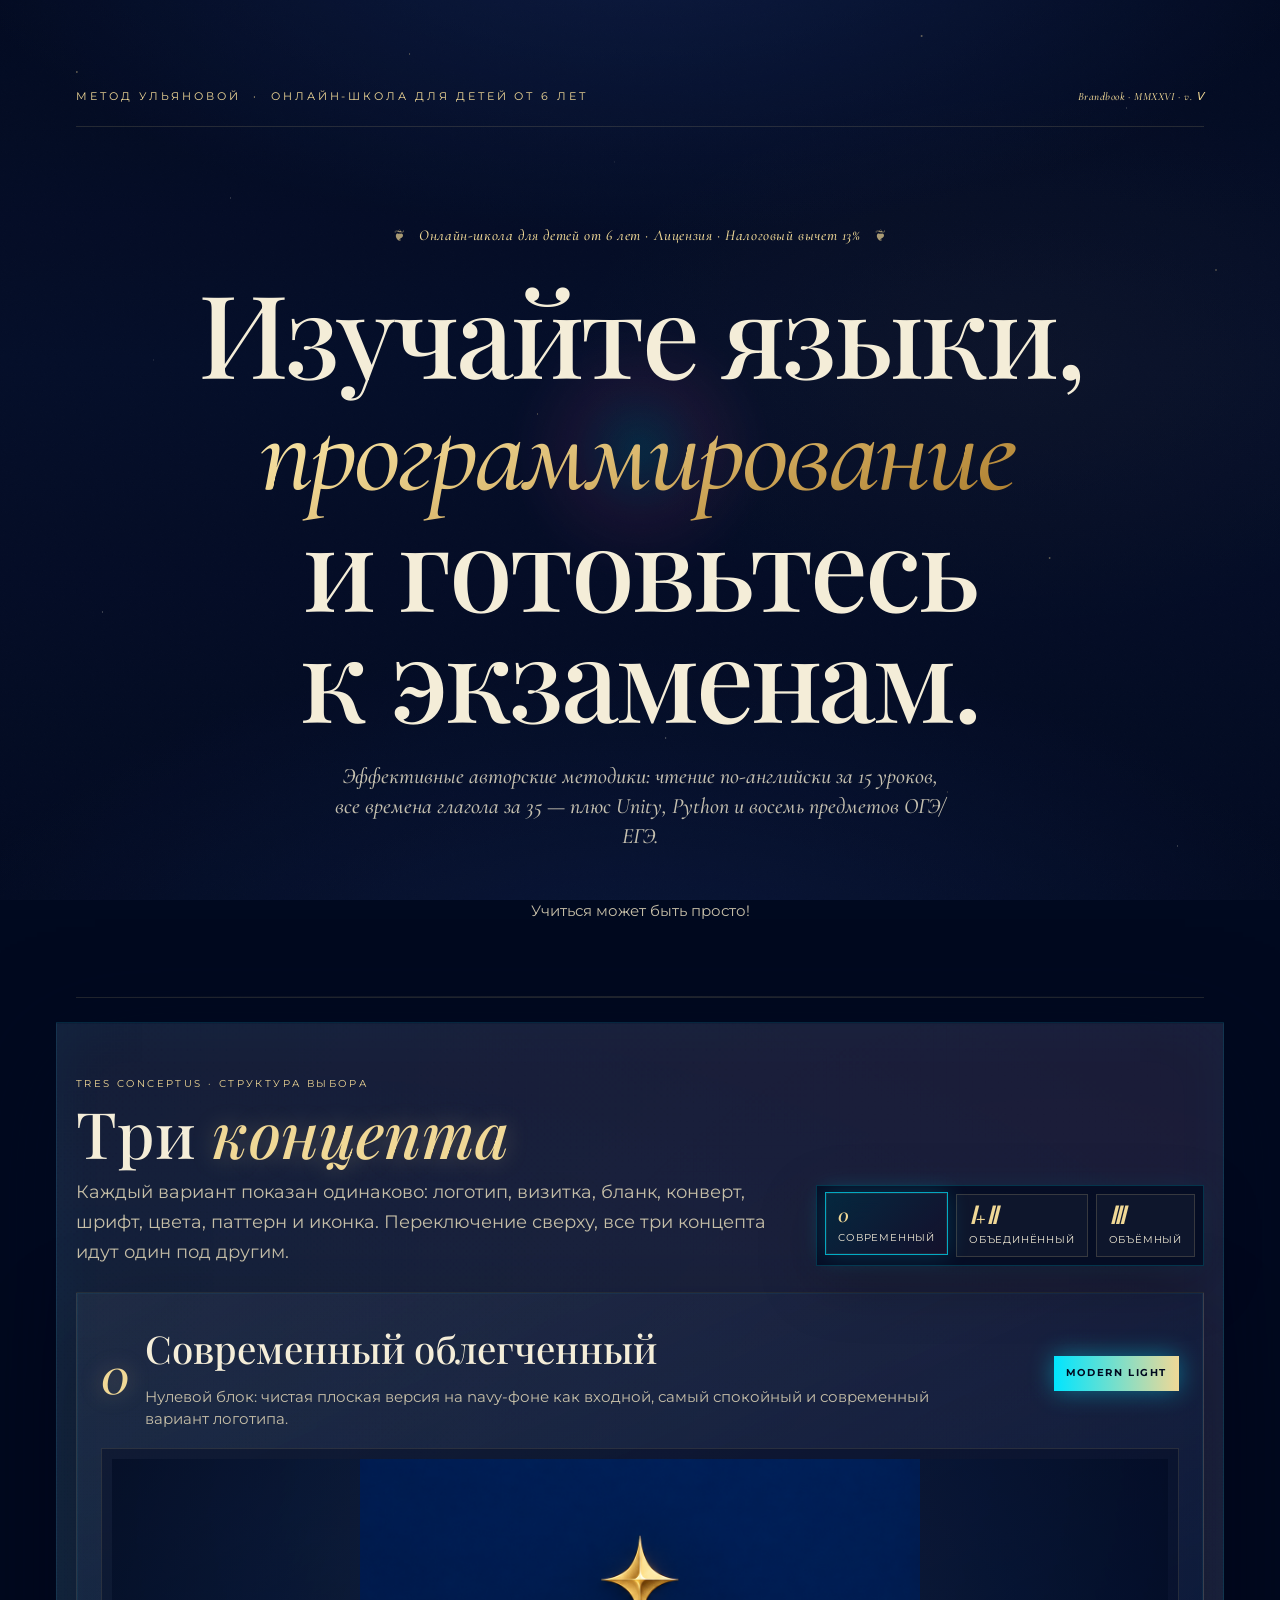
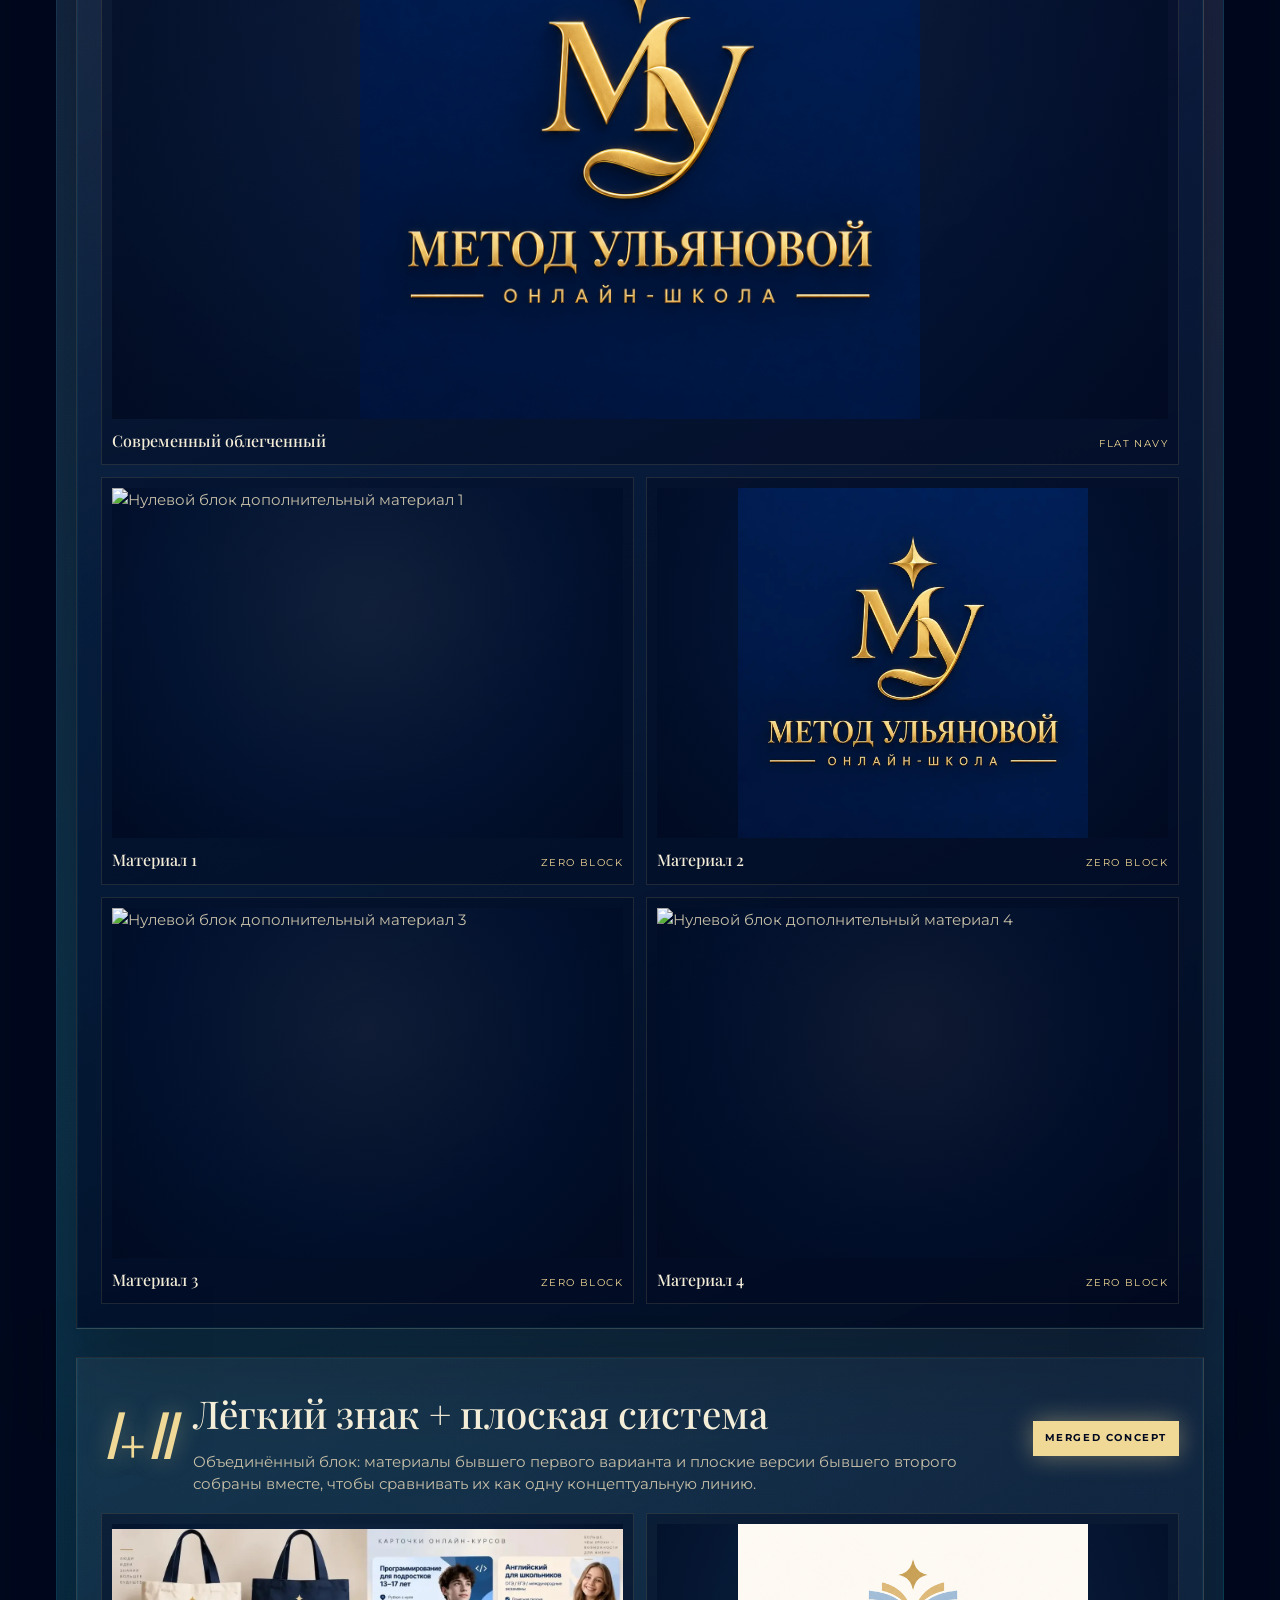
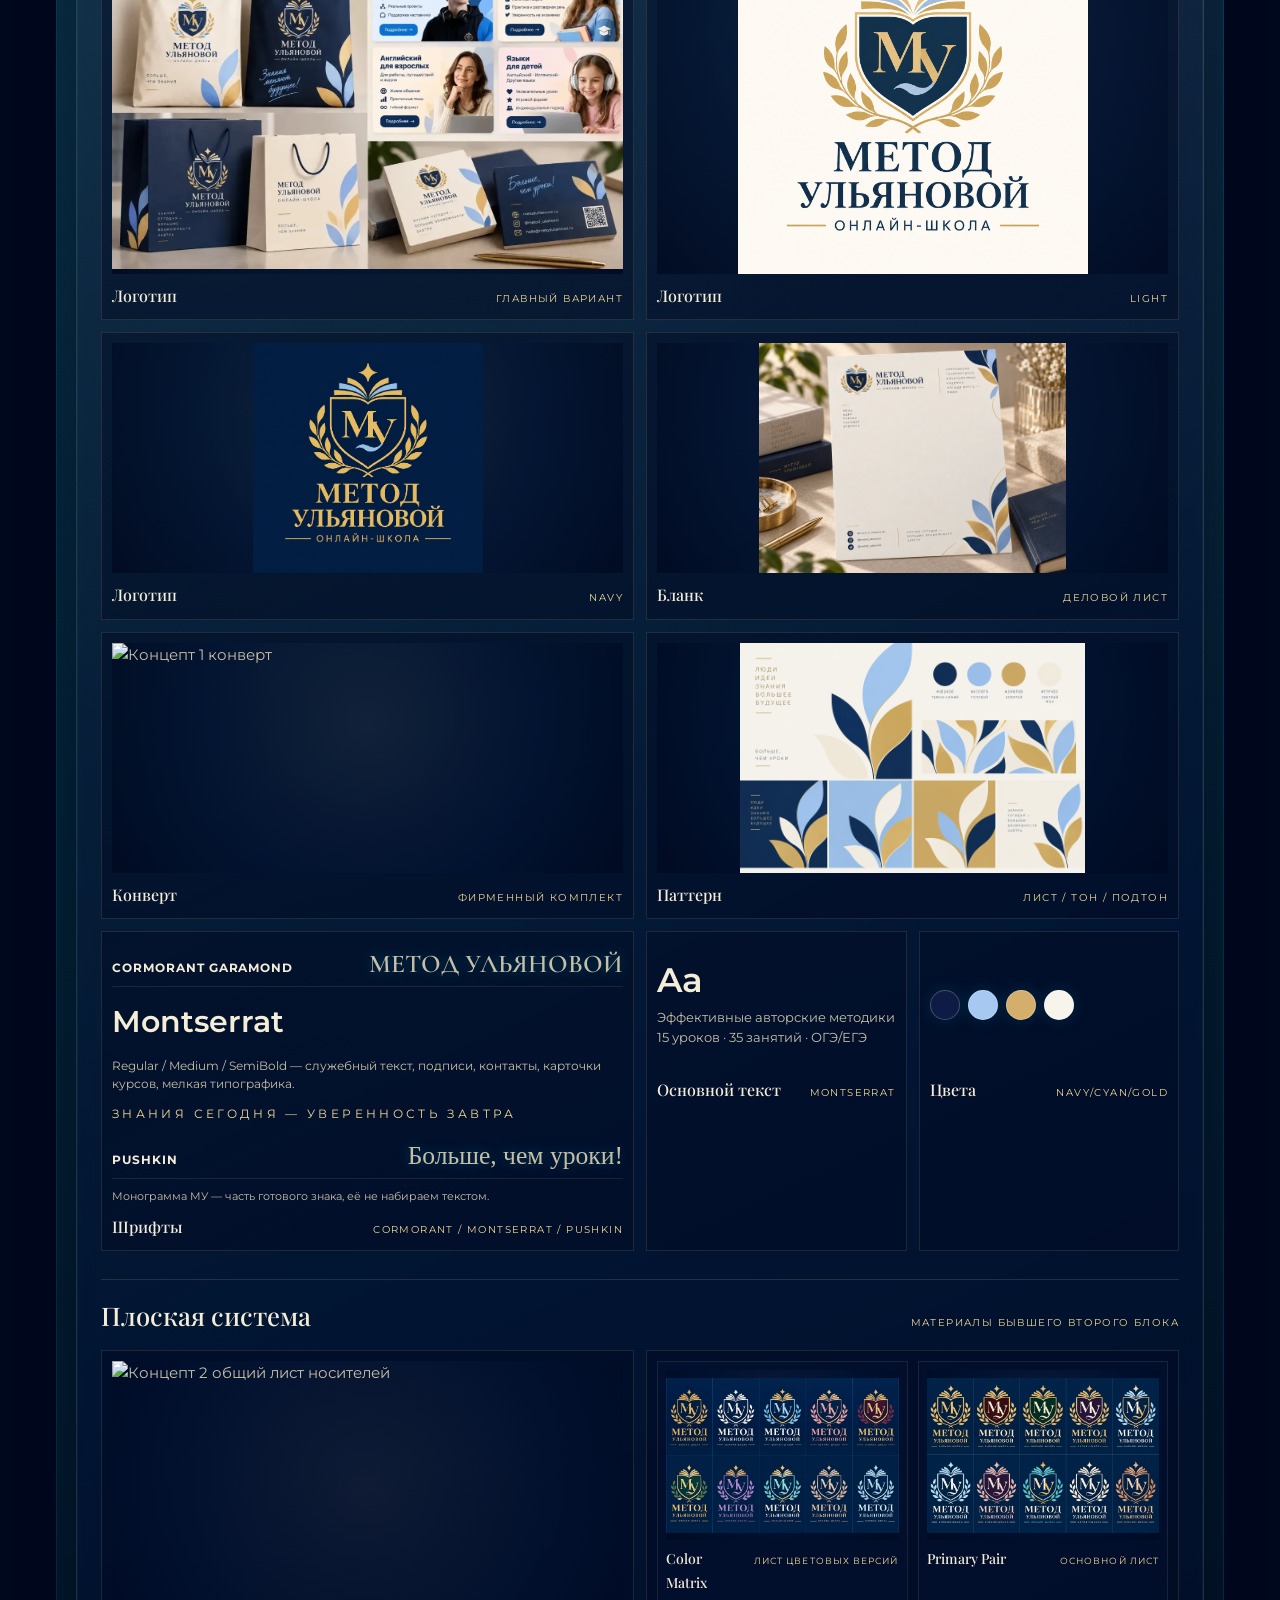
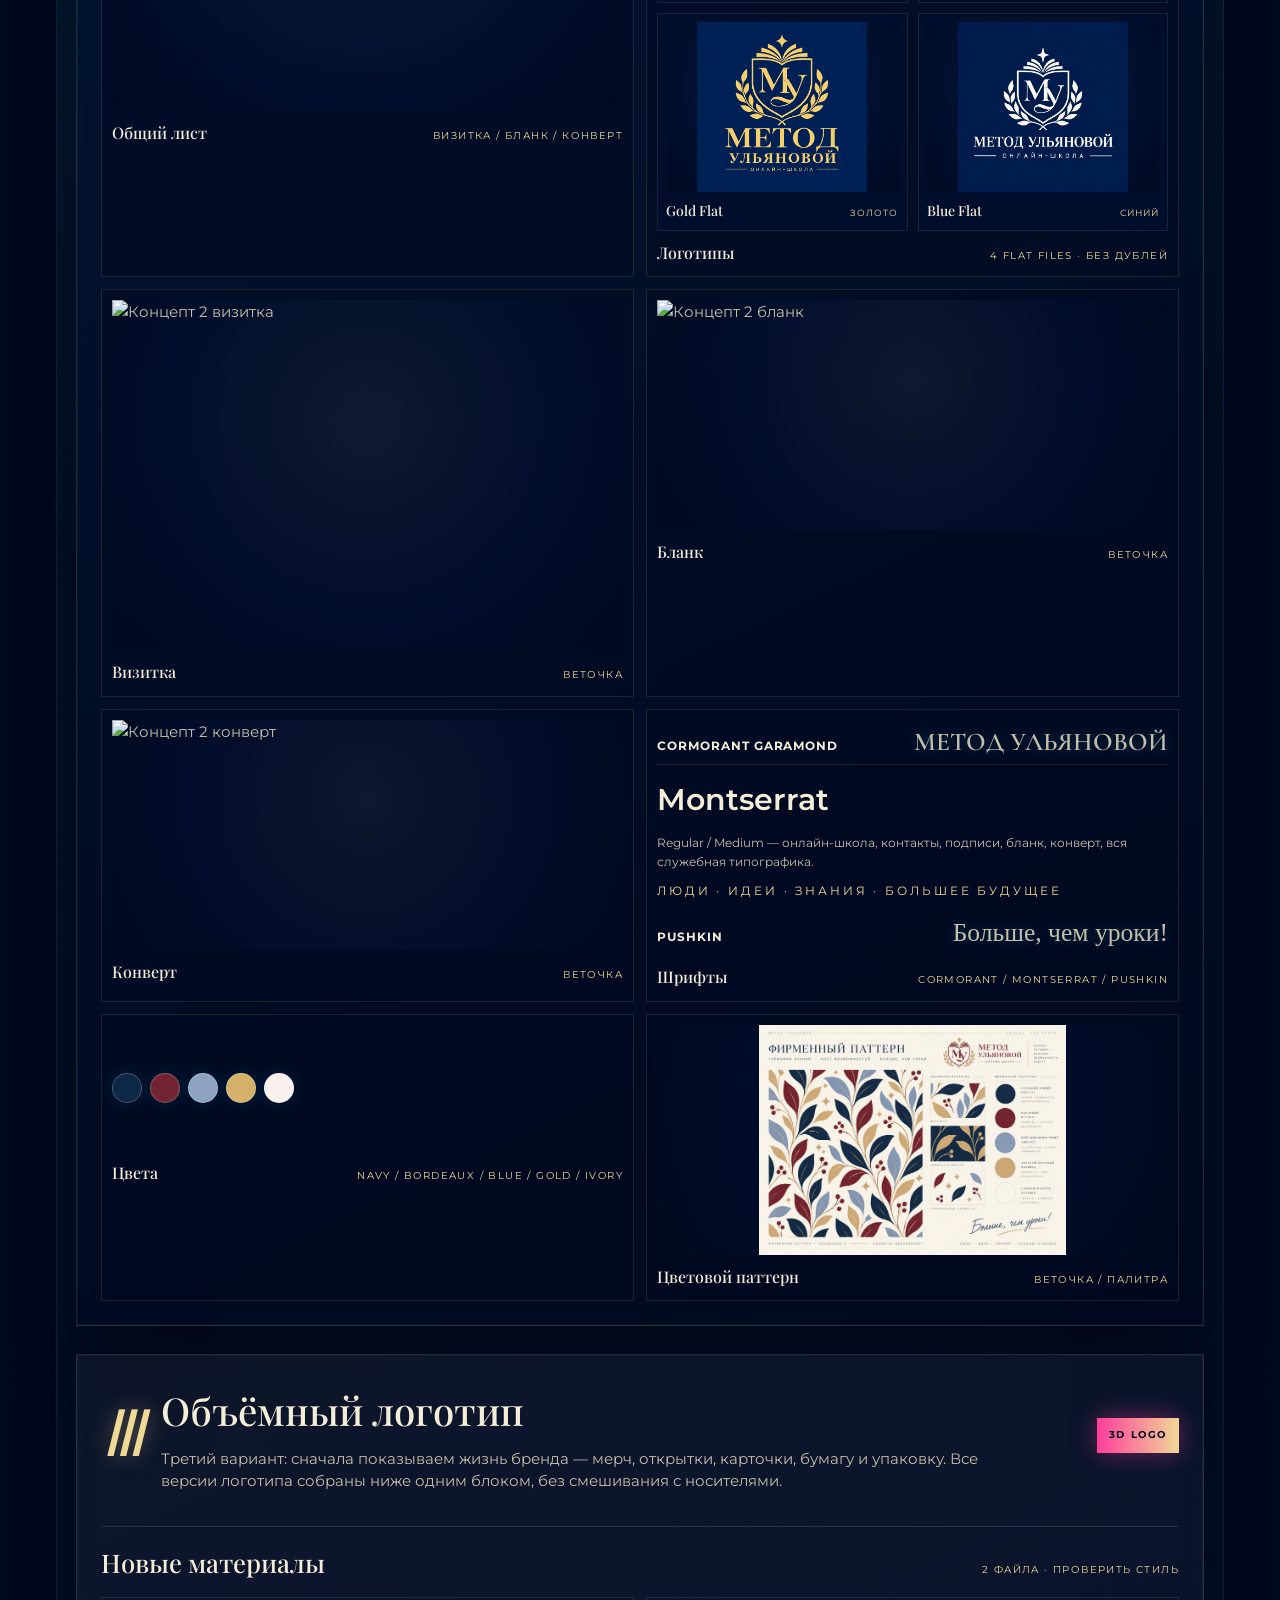
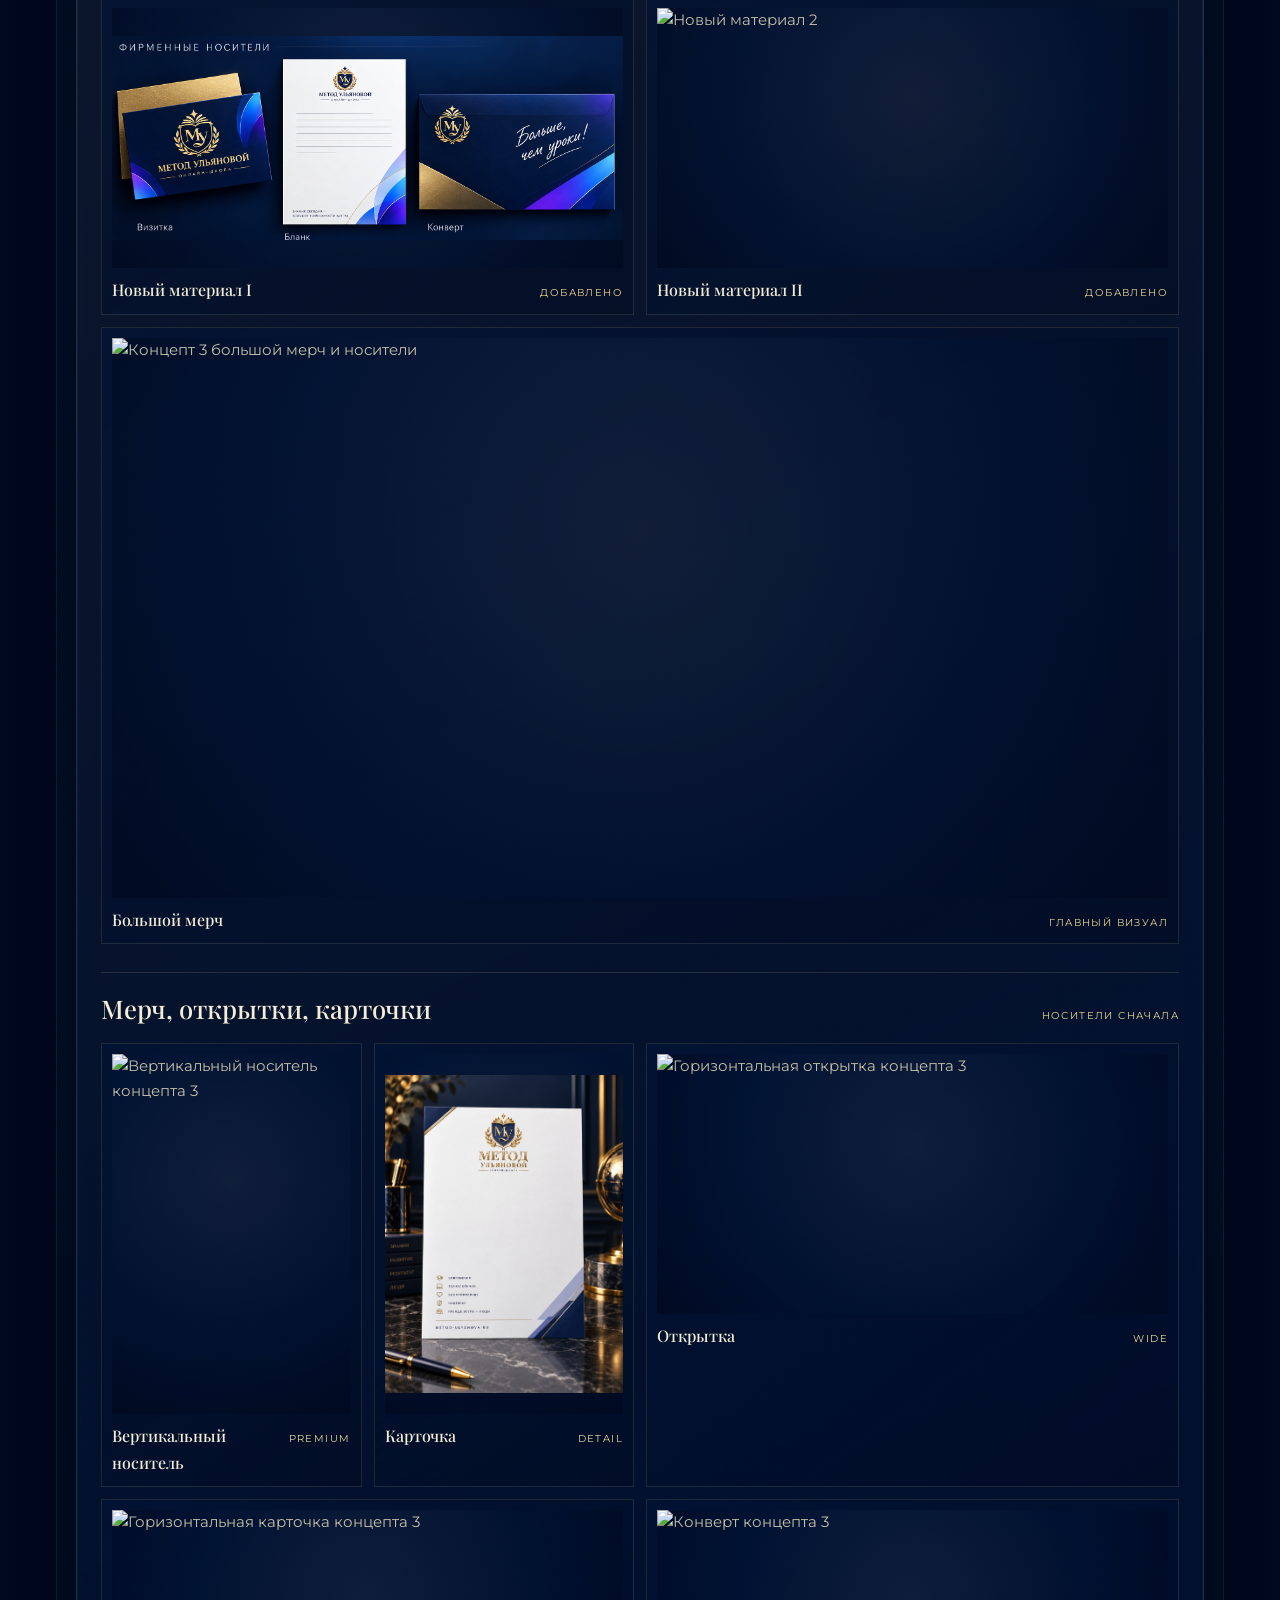
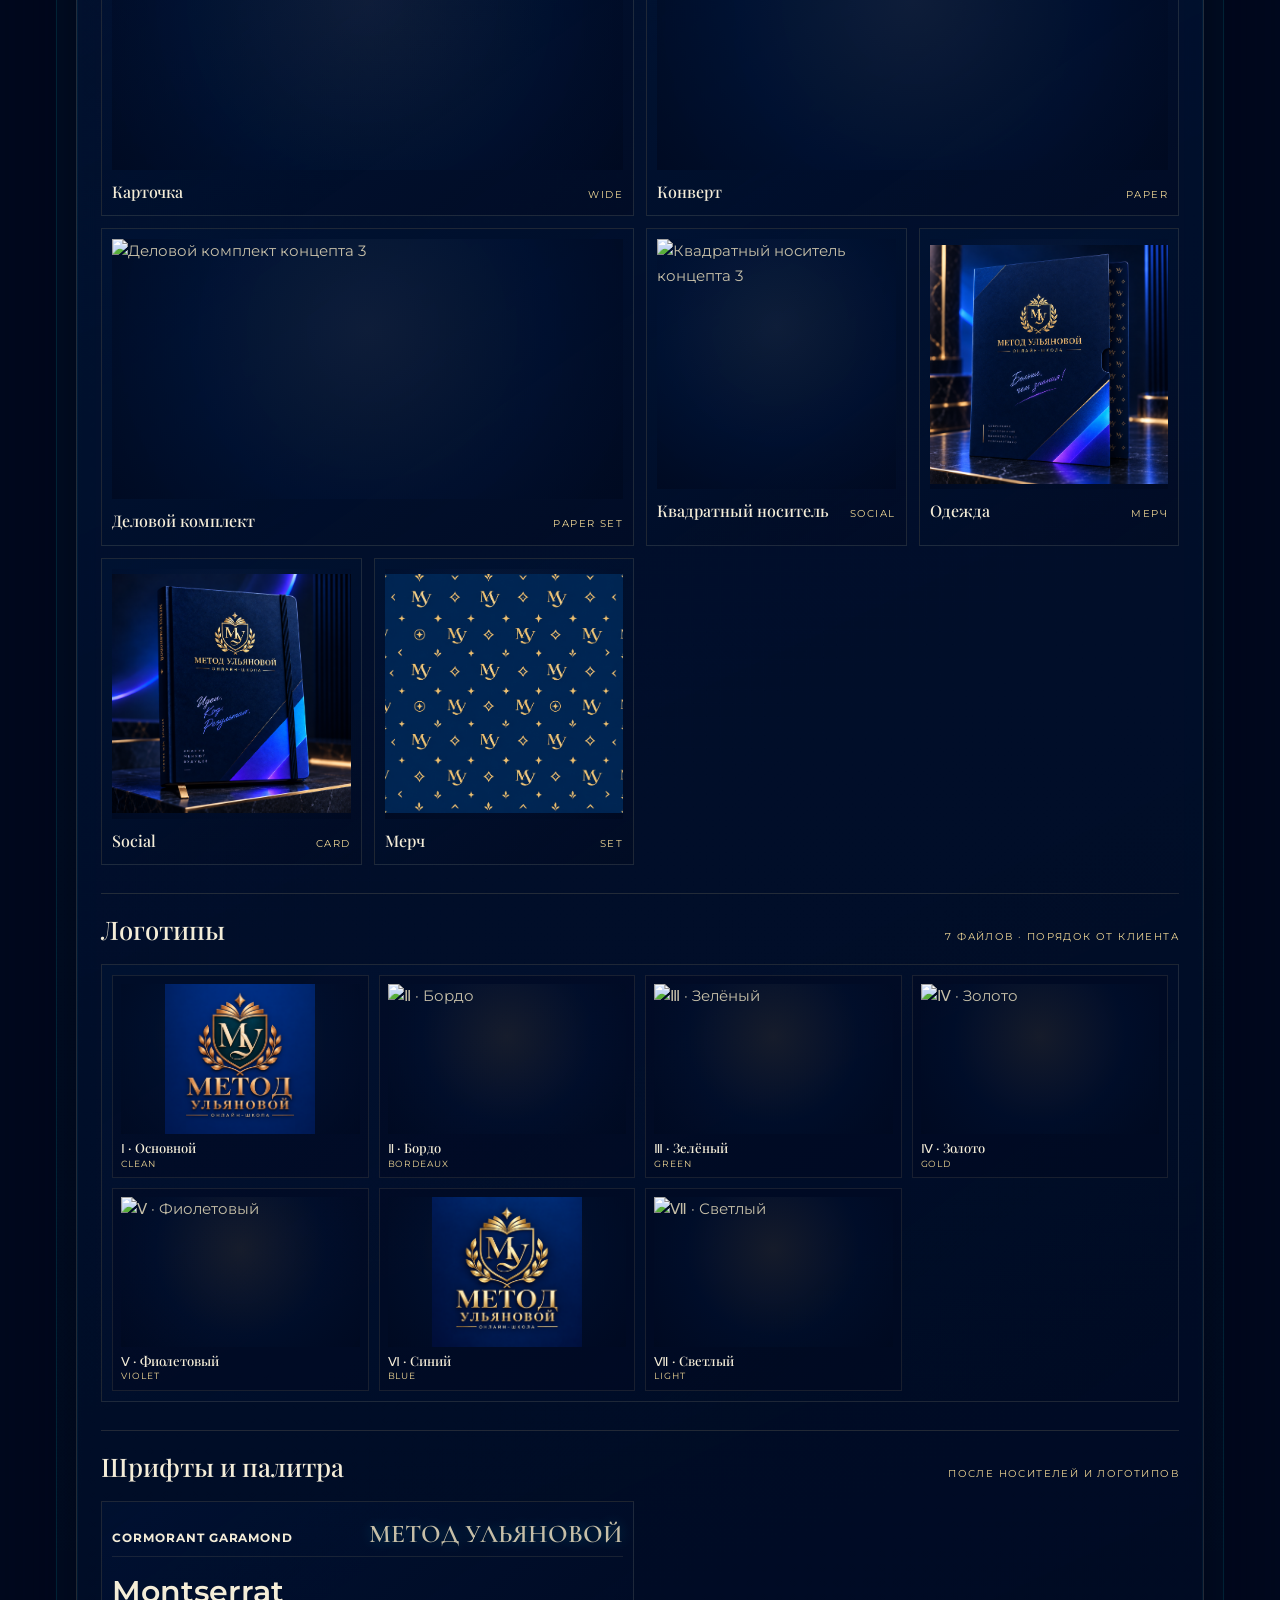
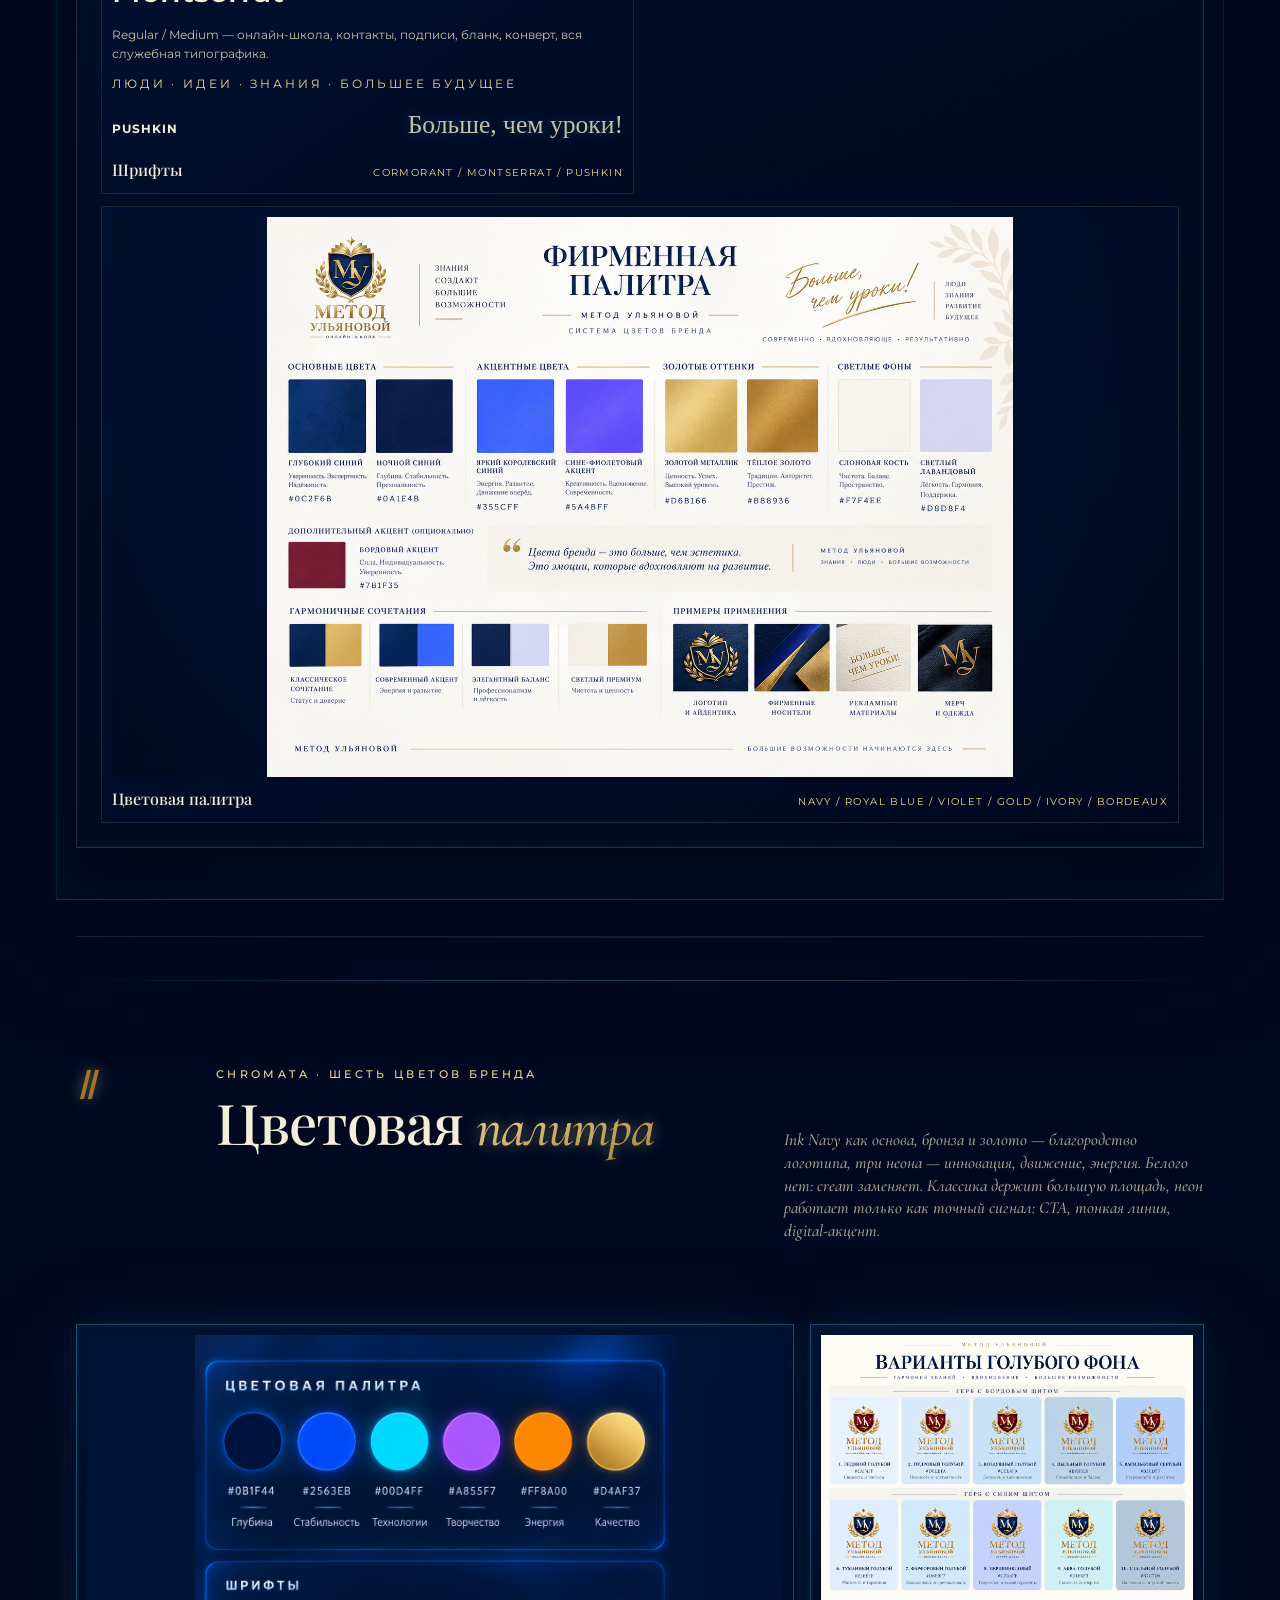
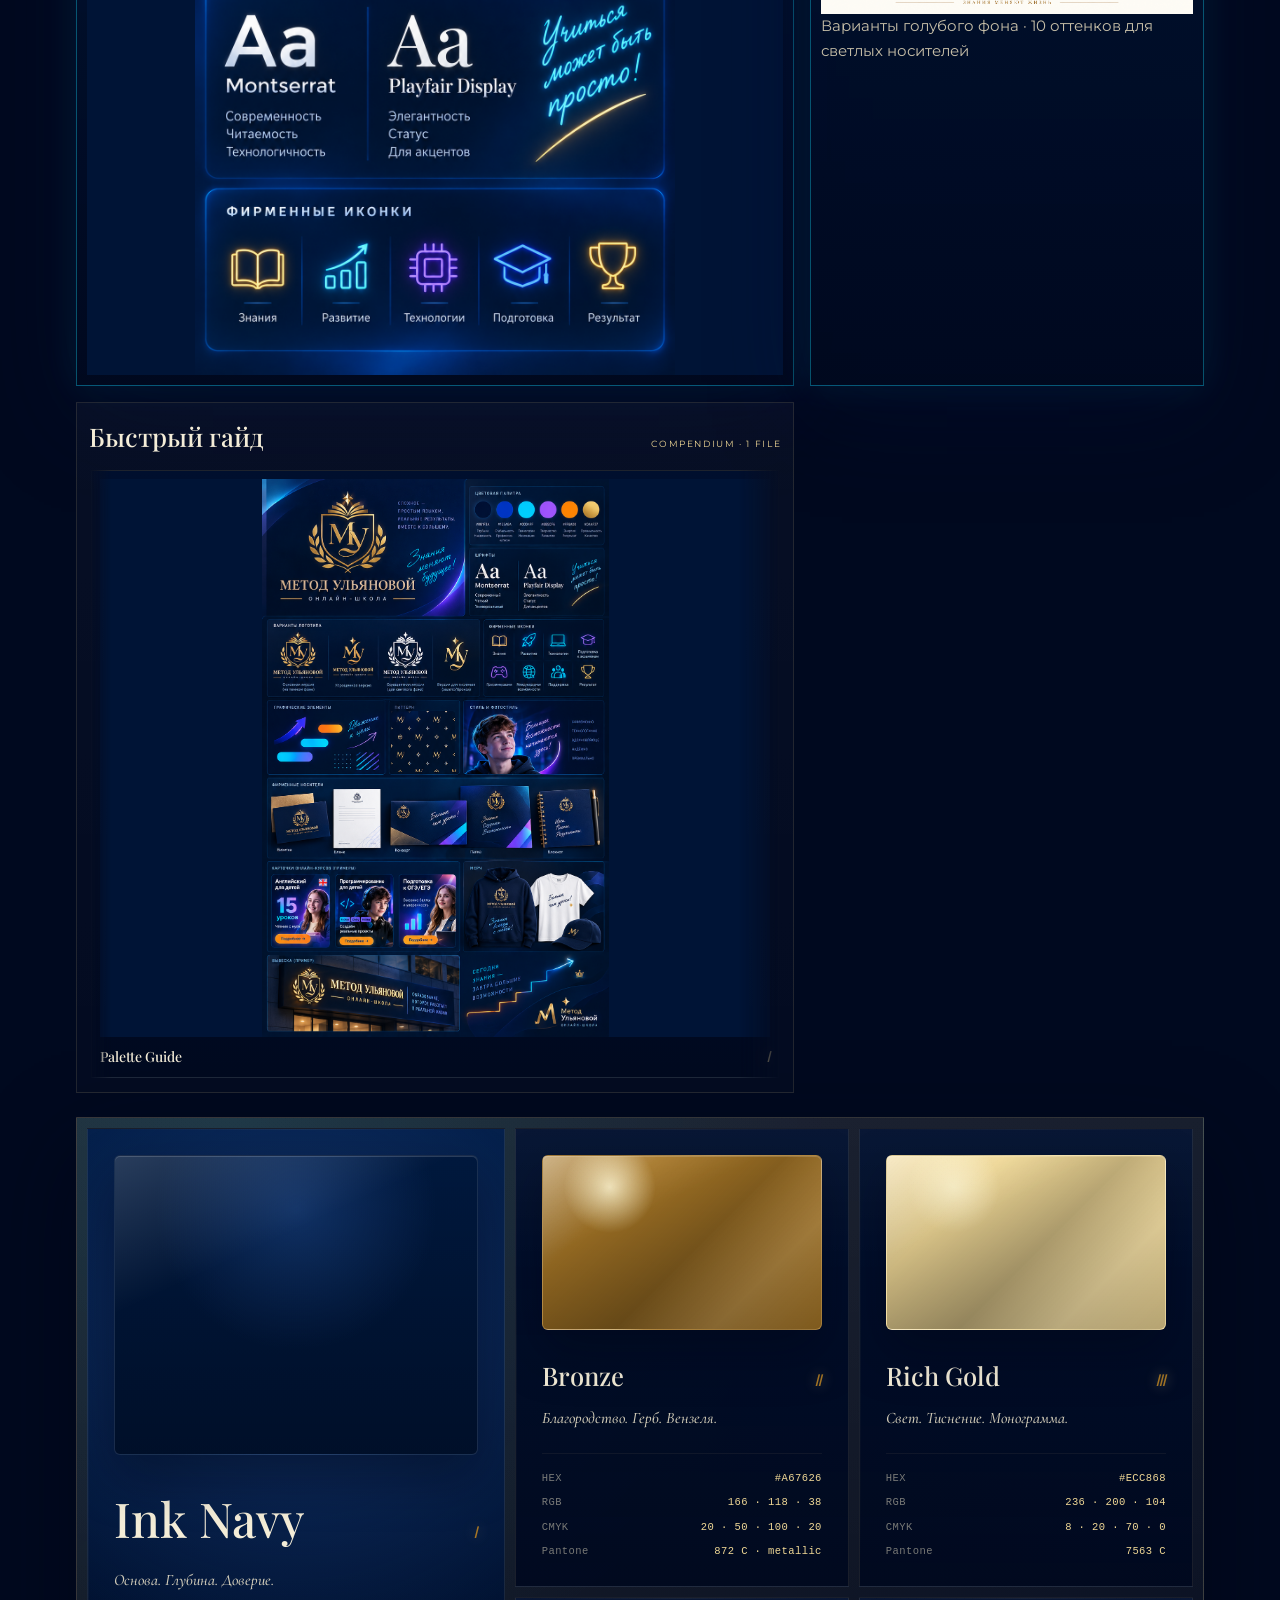
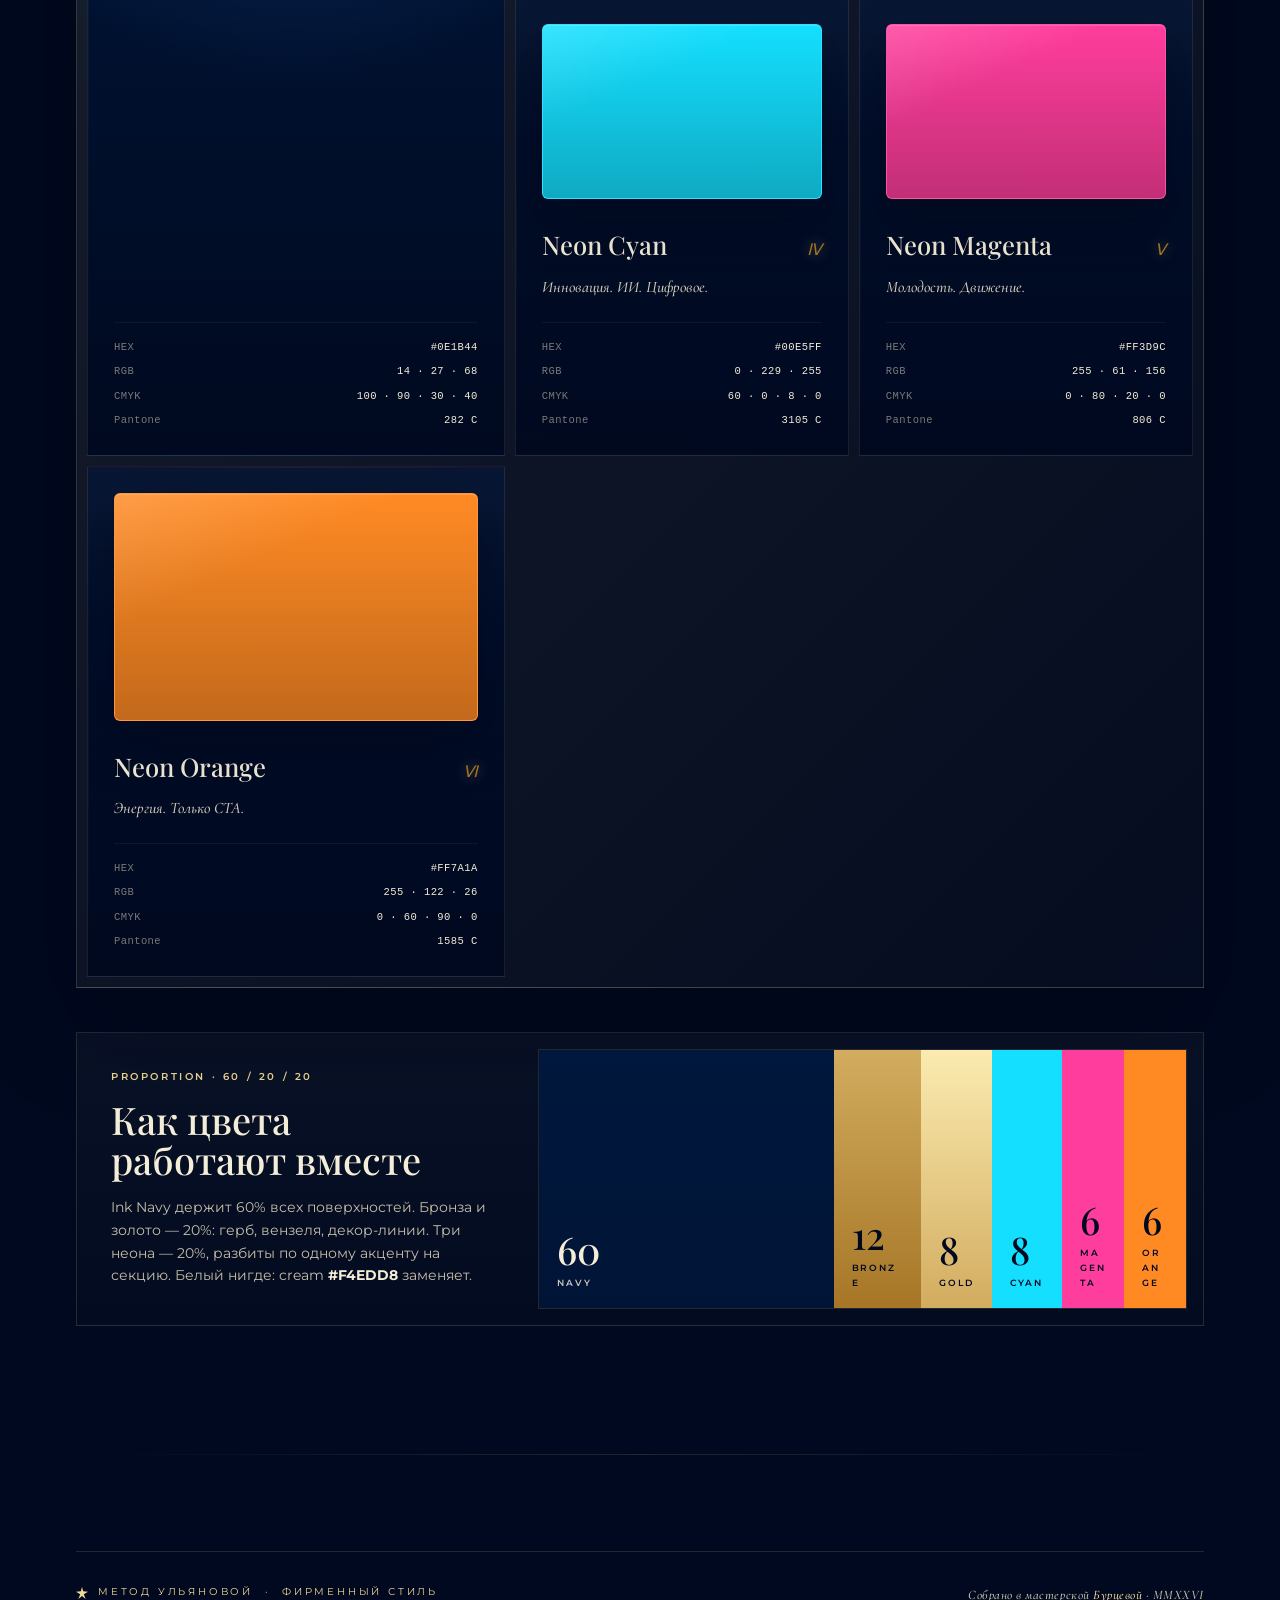
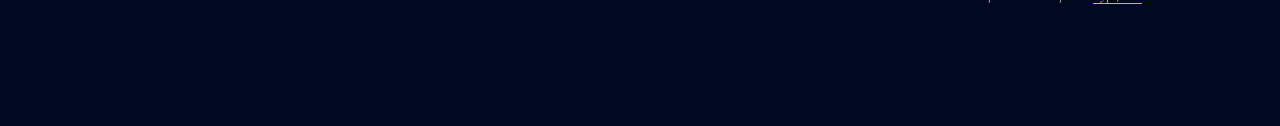
==== index.html @ 6bfa10e2 "Update concept structure and zero block assets" ====
﻿<!doctype html>
<html lang="ru">
<head>
<meta charset="utf-8" />
<meta name="viewport" content="width=device-width,initial-scale=1" />
<title>Метод Ульяновой · Брендбук · MMXXVI</title>
<style>
  /* local core fonts */
  @font-face {
    font-family: 'Cormorant Garamond';
    font-style: italic;
    font-weight: 500;
    font-display: swap;
    src: url('assets/fonts/web/Cormorant-Garamond-italic-500.ttf') format('truetype');
  }

  @font-face {
    font-family: 'Cormorant Garamond';
    font-style: italic;
    font-weight: 600;
    font-display: swap;
    src: url('assets/fonts/web/Cormorant-Garamond-italic-600.ttf') format('truetype');
  }

  @font-face {
    font-family: 'Cormorant Garamond';
    font-style: normal;
    font-weight: 500;
    font-display: swap;
    src: url('assets/fonts/web/Cormorant-Garamond-normal-500.ttf') format('truetype');
  }

  @font-face {
    font-family: 'Cormorant Garamond';
    font-style: normal;
    font-weight: 600;
    font-display: swap;
    src: url('assets/fonts/web/Cormorant-Garamond-normal-600.ttf') format('truetype');
  }

  @font-face {
    font-family: 'Montserrat';
    font-style: normal;
    font-weight: 300;
    font-display: swap;
    src: url('assets/fonts/web/Montserrat-normal-300.ttf') format('truetype');
  }

  @font-face {
    font-family: 'Montserrat';
    font-style: normal;
    font-weight: 400;
    font-display: swap;
    src: url('assets/fonts/web/Montserrat-normal-400.ttf') format('truetype');
  }

  @font-face {
    font-family: 'Montserrat';
    font-style: normal;
    font-weight: 500;
    font-display: swap;
    src: url('assets/fonts/web/Montserrat-normal-500.ttf') format('truetype');
  }

  @font-face {
    font-family: 'Montserrat';
    font-style: normal;
    font-weight: 600;
    font-display: swap;
    src: url('assets/fonts/web/Montserrat-normal-600.ttf') format('truetype');
  }

  @font-face {
    font-family: 'Montserrat';
    font-style: normal;
    font-weight: 700;
    font-display: swap;
    src: url('assets/fonts/web/Montserrat-normal-700.ttf') format('truetype');
  }

  @font-face {
    font-family: 'Playfair Display';
    font-style: italic;
    font-weight: 400;
    font-display: swap;
    src: url('assets/fonts/web/Playfair-Display-italic-400.ttf') format('truetype');
  }

  @font-face {
    font-family: 'Playfair Display';
    font-style: italic;
    font-weight: 500;
    font-display: swap;
    src: url('assets/fonts/web/Playfair-Display-italic-500.ttf') format('truetype');
  }

  @font-face {
    font-family: 'Playfair Display';
    font-style: normal;
    font-weight: 400;
    font-display: swap;
    src: url('assets/fonts/web/Playfair-Display-normal-400.ttf') format('truetype');
  }

  @font-face {
    font-family: 'Playfair Display';
    font-style: normal;
    font-weight: 500;
    font-display: swap;
    src: url('assets/fonts/web/Playfair-Display-normal-500.ttf') format('truetype');
  }

  @font-face {
    font-family: 'Playfair Display';
    font-style: normal;
    font-weight: 600;
    font-display: swap;
    src: url('assets/fonts/web/Playfair-Display-normal-600.ttf') format('truetype');
  }

  /* end local core fonts */

  @font-face {
    font-family: 'Script Thin Pen';
    src: url('assets/fonts/ScriptThinPen.ttf') format('truetype');
    font-display: swap;
  }

  @font-face {
    font-family: 'Pushkin';
    src: url('assets/fonts/Pushkin.ttf') format('truetype');
    font-display: swap;
  }

  @font-face {
    font-family: 'Miama';
    src: url('assets/fonts/miama/miama.otf') format('opentype');
    font-weight: 400;
    font-style: normal;
    font-display: swap;
  }
  :root {
    /* — Stage — */
    --stage:     #00091F;
    --navy:      #001436;
    --card:      #051B43;
    --card-lo:   #000F2E;
    --plate:     #12356C;

    /* — Metals (composite, used in gradients) — */
    --gold-h:    #FBEBB0;  /* hotspot */
    --gold-hi:   #F0D896;  /* highlight */
    --gold:      #D2AC5F;  /* core */
    --bronze:    #A67626;  /* mid-tone */
    --bronze-lo: #6B4A18;  /* shadow */

    /* — Text — */
    --cream:     #F4EDD8;
    --parchment: #E6DEC6;
    --ink:       #C6BFA8;
    --ink-lo:    #7F7A6B;
    --whisper:   #4E4A3F;

    /* — Neon (used sparingly, one moment per section) — */
    --cyan:      #14DFFF;
    --magenta:   #FF3D9C;
    --orange:    #FF8A24;

    /* — Hairlines — */
    --hairline:  rgba(240, 216, 150, 0.14);
    --hairline-2:rgba(240, 216, 150, 0.06);
  }

  *, *::before, *::after { box-sizing: border-box; }
  html, body { margin: 0; padding: 0; }
  html { scroll-behavior: smooth; }
  body {
    background: var(--stage);
    color: var(--ink);
    font-family: 'Montserrat', -apple-system, Segoe UI, sans-serif;
    font-size: 15px; line-height: 1.65;
    -webkit-font-smoothing: antialiased;
    text-rendering: optimizeLegibility;
    position: relative;
    overflow-x: hidden;
  }

  /* — Atmosphere: soft aurora above, deep well below — */
  body::before {
    content: '';
    position: fixed; inset: 0; z-index: -3; pointer-events: none;
    background:
      radial-gradient(ellipse 90% 60% at 50% -10%, rgba(30, 55, 117, 0.55) 0%, transparent 60%),
      radial-gradient(ellipse 60% 50% at 80% 40%, rgba(210, 172, 95, 0.05) 0%, transparent 60%),
      radial-gradient(ellipse 100% 70% at 50% 110%, rgba(30, 55, 117, 0.4) 0%, transparent 55%),
      linear-gradient(180deg, #050D24 0%, #08122E 40%, #050D24 100%);
  }
  /* — Fine grain overlay (SVG-noise) — */
  body::after {
    content: '';
    position: fixed; inset: 0; z-index: -2; pointer-events: none; opacity: .5;
    background-image: url("data:image/svg+xml;utf8,<svg xmlns='http://www.w3.org/2000/svg' width='180' height='180' viewBox='0 0 180 180'><filter id='n'><feTurbulence baseFrequency='0.9' numOctaves='2' stitchTiles='stitch'/><feColorMatrix values='0 0 0 0 0.94  0 0 0 0 0.85  0 0 0 0 0.59  0 0 0 0.05 0'/></filter><rect width='180' height='180' filter='url(%23n)' opacity='0.35'/></svg>");
  }
  /* — Star flecks scattered — */
  .starfield {
    position: fixed; inset: 0; z-index: -1; pointer-events: none; opacity: .55;
  }

  /* ================================================
     LAYOUT
  ================================================ */
  .wrap {
    max-width: 1240px;
    margin: 0 auto;
    padding: 88px 56px 120px;
    position: relative;
  }
  @media (max-width: 820px) { .wrap { padding: 56px 24px 80px; } }

  /* ── page rule (hair-thin gold) ── */
  .rule {
    height: 1px; background: linear-gradient(90deg, transparent, var(--hairline), transparent);
    margin: 0;
  }

  /* ================================================
     COLOPHON — top strip
  ================================================ */
  .colophon {
    display: flex; align-items: baseline; justify-content: space-between;
    padding-bottom: 20px;
    margin-bottom: 0;
    border-bottom: 1px solid var(--hairline);
    font-family: 'Montserrat', sans-serif;
    font-size: 10.5px; letter-spacing: .28em; text-transform: uppercase;
    color: var(--ink-lo);
  }
  .colophon .mark {
    color: var(--gold-hi);
    display: inline-flex; align-items: center; gap: 10px;
  }
  .colophon .mark svg { display: block; }
  .colophon .roman {
    font-family: 'Cormorant Garamond', serif;
    font-style: italic; font-weight: 500;
    text-transform: none; letter-spacing: .04em;
    font-size: 11px;
    color: var(--gold-hi);
  }

  /* ================================================
     HERO — the moment of dominance
  ================================================ */
  .hero {
    padding: 96px 0 72px;
    text-align: center;
    position: relative;
  }
  .hero .medallion-stage {
    position: relative;
    display: inline-block;
    margin-bottom: 44px;
  }
  .hero .medallion-stage svg { display: block; filter: drop-shadow(0 24px 60px rgba(210, 172, 95, 0.20)) drop-shadow(0 8px 24px rgba(5, 13, 36, 0.6)); }
  .hero .medallion-stage::before,
  .hero .medallion-stage::after {
    content: '';
    position: absolute;
    top: 50%; width: 120px; height: 1px;
    background: linear-gradient(90deg, transparent, var(--gold-hi));
    opacity: .35;
  }
  .hero .medallion-stage::before { left: -140px; transform: translateY(-50%); }
  .hero .medallion-stage::after  { right: -140px; transform: translateY(-50%);
                                    background: linear-gradient(90deg, var(--gold-hi), transparent); }

  .hero .eyebrow {
    display: inline-block;
    font-family: 'Cormorant Garamond', serif;
    font-style: italic; font-weight: 500;
    font-size: 15px; color: var(--gold-hi);
    letter-spacing: .04em;
    margin-bottom: 28px;
  }
  .hero .eyebrow::before, .hero .eyebrow::after {
    content: '❦'; margin: 0 14px; font-style: normal; opacity: .7;
  }

  h1.display {
    font-family: 'Playfair Display', Georgia, serif;
    font-weight: 500;
    font-size: clamp(56px, 9vw, 128px);
    line-height: 0.96;
    letter-spacing: -0.028em;
    color: var(--cream);
    margin: 0 0 32px;
  }
  h1.display em {
    font-family: 'Cormorant Garamond', serif;
    font-style: italic; font-weight: 500;
    background: linear-gradient(160deg, #FBEBB0 0%, #F0D896 25%, #D2AC5F 60%, #A67626 100%);
    -webkit-background-clip: text; background-clip: text; -webkit-text-fill-color: transparent;
    padding-right: 0.06em;
  }
  .hero .sub {
    font-family: 'Cormorant Garamond', serif;
    font-weight: 400; font-style: italic;
    font-size: clamp(18px, 2vw, 22px);
    color: var(--parchment); opacity: .85;
    max-width: 620px; margin: 0 auto 48px;
    line-height: 1.35;
  }

  .hero .handwritten-svg {
    display: block;
    margin: 0 auto;
    max-width: 640px;
    width: 100%;
    filter: drop-shadow(0 2px 20px rgba(240, 216, 150, 0.18));
  }

  /* ================================================
     SECTION
  ================================================ */
  section.chapter {
    padding: 128px 0;
    position: relative;
  }
  @media (max-width: 820px) { section.chapter { padding: 88px 0; } }
  section.chapter + section.chapter { border-top: 1px solid var(--hairline); }

  .chapter-head {
    display: grid;
    grid-template-columns: 100px 1fr;
    gap: 40px;
    align-items: start;
    margin-bottom: 64px;
  }
  @media (max-width: 820px) {
    .chapter-head { grid-template-columns: 1fr; gap: 12px; margin-bottom: 40px; }
  }
  .chapter-num {
    font-family: 'Cormorant Garamond', serif;
    font-style: italic; font-weight: 500;
    font-size: 40px;
    color: var(--bronze);
    line-height: 1;
    letter-spacing: 0.02em;
  }
  .chapter-titlewrap {
    display: flex; justify-content: space-between; align-items: baseline;
    gap: 40px; flex-wrap: wrap;
  }
  .chapter-title {
    font-family: 'Playfair Display', Georgia, serif;
    font-weight: 500;
    font-size: clamp(32px, 4.5vw, 56px);
    line-height: 1;
    letter-spacing: -0.02em;
    color: var(--cream);
    margin: 0;
  }
  .chapter-title em {
    font-family: 'Cormorant Garamond', serif;
    font-style: italic;
    background: linear-gradient(160deg, var(--gold-hi), var(--gold), var(--bronze));
    -webkit-background-clip: text; background-clip: text; -webkit-text-fill-color: transparent;
  }
  .chapter-lede {
    font-family: 'Cormorant Garamond', serif;
    font-style: italic; font-size: 17px;
    color: var(--ink);
    max-width: 420px;
    line-height: 1.35;
    opacity: .85;
  }
  .chapter-eyebrow {
    display: block;
    font-family: 'Montserrat', sans-serif; font-weight: 500;
    font-size: 10.5px; letter-spacing: .32em; text-transform: uppercase;
    color: var(--gold-hi);
    margin-bottom: 10px;
  }

  /* ================================================
     I — Manifest (3 accents)
  ================================================ */
  .manifest {
    display: grid;
    grid-template-columns: repeat(3, 1fr);
    gap: 1px;
    background: var(--hairline);
    border: 1px solid var(--hairline);
  }
  @media (max-width: 820px) { .manifest { grid-template-columns: 1fr; } }
  .manifest-panel {
    background: var(--stage);
    padding: 56px 44px;
    position: relative;
    transition: background .5s ease;
  }
  .manifest-panel:hover { background: linear-gradient(180deg, var(--card-lo), var(--stage)); }
  .manifest-panel .roman {
    font-family: 'Cormorant Garamond', serif;
    font-style: italic; font-weight: 500;
    font-size: 22px;
    color: var(--bronze);
    margin-bottom: 12px;
  }
  .manifest-panel h3 {
    font-family: 'Playfair Display', serif;
    font-weight: 500; font-size: 28px;
    letter-spacing: -0.01em;
    color: var(--cream);
    margin: 0 0 20px;
  }
  .manifest-panel p {
    color: var(--ink); font-size: 14px; line-height: 1.7;
    margin: 0;
  }
  .manifest-panel::before {
    content: ''; position: absolute; top: 56px; right: 44px;
    width: 8px; height: 8px; border-radius: 50%;
    background: var(--gold);
  }
  .manifest-panel:nth-child(1)::before { background: var(--gold-hi); }
  .manifest-panel:nth-child(2)::before { background: var(--bronze); }
  .manifest-panel:nth-child(3)::before { background: var(--bronze-lo); }

  /* ================================================
     II — Logo variants
  ================================================ */
  .logo-grid {
    display: grid;
    grid-template-columns: repeat(6, 1fr);
    gap: 20px;
  }
  @media (max-width: 1080px) { .logo-grid { grid-template-columns: repeat(3, 1fr); } }
  @media (max-width: 560px)  { .logo-grid { grid-template-columns: repeat(2, 1fr); } }

  .logo-tile {
    grid-column: span 2;
    aspect-ratio: 1 / 1.1;
    border: 1px solid var(--hairline);
    background: linear-gradient(170deg, var(--card) 0%, var(--card-lo) 100%);
    padding: 40px 28px 28px;
    display: flex; flex-direction: column;
    align-items: center; justify-content: space-between;
    text-align: center;
    position: relative;
    transition: transform .5s cubic-bezier(.2,.7,.2,1), border-color .5s;
  }
  .logo-tile:hover {
    transform: translateY(-4px);
    border-color: rgba(240, 216, 150, 0.35);
  }
  .logo-tile.hero-var { grid-column: span 3; }
  .logo-tile.hero-var-2 { grid-column: span 3; background: linear-gradient(170deg, var(--plate) 0%, var(--card-lo) 100%); }
  .logo-tile.light {
    background: linear-gradient(170deg, #F4EDD8 0%, #E5D9B4 100%);
  }
  .logo-tile.light .lockup, .logo-tile.light .caption { color: var(--bronze-lo); }
  .logo-tile .lockup {
    font-family: 'Montserrat', sans-serif;
    font-weight: 600;
    font-size: 9px; letter-spacing: .32em; text-transform: uppercase;
    color: var(--gold-hi);
    margin-top: 20px;
  }
  .logo-tile .caption {
    font-family: 'Cormorant Garamond', serif;
    font-style: italic; font-size: 13px;
    color: var(--ink);
    margin-top: 6px;
    opacity: .8;
  }
  .logo-tile .badge-top {
    position: absolute; top: 16px; left: 20px;
    font-family: 'Montserrat', sans-serif; font-weight: 600;
    font-size: 9px; letter-spacing: .2em; text-transform: uppercase;
    color: var(--gold-hi); opacity: .7;
  }
  .logo-tile.light .badge-top { color: var(--bronze); opacity: .8; }
  .logo-tile .med-hold { flex: 1; display: flex; align-items: center; }

  /* ================================================
     III — Palette
  ================================================ */
  .palette {
    display: grid;
    grid-template-columns: 1.25fr 1fr 1fr;
    gap: 10px;
    padding: 10px;
    border: 1px solid rgba(240, 216, 150, 0.18);
    background:
      linear-gradient(180deg, rgba(255,255,255,0.035), transparent 34%),
      radial-gradient(circle at 14% 0%, rgba(20, 223, 255, 0.10), transparent 34%),
      linear-gradient(135deg, rgba(240, 216, 150, 0.10), rgba(240, 216, 150, 0.02));
    box-shadow: 0 32px 90px rgba(0, 5, 18, 0.45);
  }

  .application-grid .return-shot.no-stretch img {
    aspect-ratio: auto;
    height: auto;
    max-height: 340px;
  }
  .application-grid .return-shot.tall.no-stretch img {
    max-height: 430px;
  }
  @media (max-width: 980px) { .palette { grid-template-columns: repeat(2, 1fr); } }
  @media (max-width: 560px) { .palette { grid-template-columns: 1fr; padding: 10px; } }
  .swatch {
    min-height: 408px;
    background:
      linear-gradient(180deg, rgba(255,255,255,0.035), transparent 32%),
      linear-gradient(180deg, var(--card-lo) 0%, rgba(0, 9, 31, 0.96) 100%);
    border: 1px solid rgba(240, 216, 150, 0.10);
    padding: 26px;
    position: relative;
    overflow: hidden;
    display: flex;
    flex-direction: column;
  }
  .swatch:first-child {
    grid-row: span 2;
    min-height: 100%;
    background:
      radial-gradient(circle at 50% 20%, rgba(20, 53, 108, 0.88), transparent 48%),
      linear-gradient(180deg, #001A42 0%, #00091F 100%);
  }

  .application-grid .return-shot.no-stretch img {
    aspect-ratio: auto;
    height: auto;
    max-height: 340px;
  }
  .application-grid .return-shot.tall.no-stretch img {
    max-height: 430px;
  }
  @media (max-width: 980px) { .swatch:first-child { grid-row: auto; } }
  .swatch::before {
    content: '';
    position: absolute;
    inset: 0;
    pointer-events: none;
    background:
      linear-gradient(90deg, transparent, rgba(240,216,150,.08), transparent) top / 100% 1px no-repeat,
      linear-gradient(180deg, transparent, rgba(240,216,150,.05), transparent) left / 1px 100% no-repeat;
    opacity: .85;
  }
  .swatch .chip {
    min-height: 138px;
    aspect-ratio: 16 / 10;
    margin-bottom: 24px;
    position: relative;
    border-radius: 6px;
    border: 1px solid rgba(255,255,255,0.10);
    box-shadow: inset 0 1px 0 rgba(255,255,255,0.16), 0 22px 50px rgba(0, 5, 18, 0.38);
    overflow: hidden;
  }
  .swatch:first-child .chip {
    min-height: 300px;
    aspect-ratio: auto;
    background-image:
      radial-gradient(circle at 50% 18%, rgba(18,53,108,.95), transparent 46%),
      linear-gradient(180deg, #00183D, var(--navy)) !important;
  }
  .swatch .chip::after {
    content: '';
    position: absolute; inset: 0;
    background:
      linear-gradient(155deg, rgba(255,255,255,0.16) 0%, transparent 34%),
      linear-gradient(180deg, transparent 0%, rgba(0,0,0,0.24) 100%);
    pointer-events: none;
  }
  .swatch .chip.metal {
    background-image:
      radial-gradient(circle at 24% 18%, rgba(255,244,203,0.90), transparent 18%),
      linear-gradient(135deg, rgba(255,255,255,0.35) 0%, transparent 26%, rgba(0,0,0,0.20) 54%, rgba(255,255,255,0.12) 76%, transparent 100%);
  }
  .swatch .chip.neon::before {
    content: '';
    position: absolute; inset: -12px; border-radius: 10px;
    background: currentColor; opacity: .24; filter: blur(28px);
    z-index: -1;
  }
  .swatch .head {
    display: flex; align-items: baseline; justify-content: space-between;
    gap: 10px;
    margin-bottom: 8px;
  }
  .swatch .name {
    font-family: 'Playfair Display', serif;
    font-weight: 500; font-size: clamp(22px, 2vw, 30px);
    color: var(--cream);
    margin: 0;
    letter-spacing: 0;
  }
  .swatch:first-child .name { font-size: clamp(30px, 4vw, 48px); }
  .swatch .idx {
    font-family: 'Cormorant Garamond', serif;
    font-style: italic; font-weight: 500;
    font-size: 16px; color: var(--bronze);
    flex: 0 0 auto;
  }
  .swatch .use {
    font-family: 'Cormorant Garamond', serif;
    font-style: italic; font-size: 16px;
    color: var(--parchment); margin: 0 0 22px; opacity: .9;
  }
  .swatch dl {
    display: grid;
    grid-template-columns: auto 1fr;
    gap: 7px 18px;
    margin: auto 0 0;
    padding-top: 16px;
    border-top: 1px solid var(--hairline-2);
    font-family: 'JetBrains Mono', monospace;
    font-size: 10.5px;
    letter-spacing: .04em;
    color: var(--ink-lo);
  }
  .swatch dl dt { color: rgba(230, 222, 198, 0.52); font-weight: 400; }
  .swatch dl dd { color: var(--cream); margin: 0; text-align: right; }
  .swatch.hi dl dd { color: var(--gold-hi); }

  /* ── proportion strip 60/20/20 ── */
  .ratio-block {
    margin-top: 44px;
    display: grid;
    grid-template-columns: minmax(260px, 0.9fr) 1.4fr;
    gap: 28px;
    align-items: stretch;
    border: 1px solid rgba(240, 216, 150, 0.14);
    background: linear-gradient(180deg, rgba(255,255,255,0.035), rgba(255,255,255,0.012));
    padding: 16px;
  }
  @media (max-width: 820px) { .ratio-block { grid-template-columns: 1fr; } }
  .ratio-block .txt {
    padding: 18px 18px 20px;
    display: flex;
    flex-direction: column;
    justify-content: center;
  }
  .ratio-block .txt .k {
    font-family: 'Montserrat', sans-serif; font-weight: 600;
    font-size: 10px; letter-spacing: .26em; text-transform: uppercase;
    color: var(--gold-hi); margin-bottom: 14px;
  }
  .ratio-block .txt h4 {
    font-family: 'Playfair Display', serif;
    font-weight: 500; font-size: clamp(25px, 3vw, 38px);
    line-height: 1.05;
    color: var(--cream);
    margin: 0 0 16px; letter-spacing: 0;
  }
  .ratio-block .txt p {
    color: var(--ink); font-size: 13.5px; line-height: 1.7; margin: 0;
  }
  .ratio-bar {
    min-height: 260px;
    display: flex;
    border: 1px solid rgba(240, 216, 150, 0.14);
    background: var(--stage);
    position: relative;
    overflow: hidden;
  }
  @media (max-width: 560px) { .ratio-bar { flex-direction: column; min-height: 520px; } }
  .ratio-bar > div {
    position: relative;
    display: flex; flex-direction: column;
    justify-content: flex-end; padding: 18px;
    min-width: 58px;
  }
  .ratio-bar > div .pct {
    font-family: 'Playfair Display', serif;
    font-weight: 500; font-size: clamp(22px, 3vw, 38px);
    color: var(--cream); line-height: 1;
  }
  .ratio-bar > div .lbl {
    font-family: 'Montserrat', sans-serif; font-weight: 600;
    font-size: 9px; letter-spacing: .2em; text-transform: uppercase;
    color: var(--cream); opacity: .82; margin-top: 7px;
    word-break: break-word;
  }
  .ratio-bar .b1 { flex: 60; background: linear-gradient(180deg, #00183D, var(--navy)); }
  .ratio-bar .b2 { flex: 12; background: linear-gradient(180deg, var(--gold), var(--bronze)); }
  .ratio-bar .b2 .pct, .ratio-bar .b2 .lbl,
  .ratio-bar .b3 .pct, .ratio-bar .b3 .lbl,
  .ratio-bar .b4 .pct, .ratio-bar .b4 .lbl,
  .ratio-bar .b5 .pct, .ratio-bar .b5 .lbl,
  .ratio-bar .b6 .pct, .ratio-bar .b6 .lbl { color: var(--stage); opacity: 1; }
  .ratio-bar .b3 { flex: 8; background: linear-gradient(180deg, var(--gold-h), var(--gold)); }
  .ratio-bar .b4 { flex: 8; background: var(--cyan); }
  .ratio-bar .b5 { flex: 6; background: var(--magenta); }
  .ratio-bar .b6 { flex: 6; background: var(--orange); }
  /* ================================================
     IV — Typography
  ================================================ */
  .type-grid {
    display: grid;
    grid-template-columns: repeat(4, 1fr);
    gap: 20px;
  }
  @media (max-width: 900px) { .type-grid { grid-template-columns: repeat(2, 1fr); } }
  @media (max-width: 480px) { .type-grid { grid-template-columns: 1fr; } }

  .type-card {
    border: 1px solid var(--hairline);
    background: linear-gradient(180deg, var(--card-lo) 0%, var(--stage) 100%);
    padding: 40px 32px 32px;
    position: relative;
    aspect-ratio: 3 / 4;
    display: flex; flex-direction: column;
  }
  .type-card .idx {
    font-family: 'Cormorant Garamond', serif;
    font-style: italic; font-weight: 500;
    font-size: 15px; color: var(--bronze);
    letter-spacing: .04em;
    margin-bottom: 12px;
  }
  .type-card .aa {
    font-size: 180px; line-height: 0.88;
    color: var(--cream);
    letter-spacing: -0.04em;
    margin: 0 0 auto;
    align-self: flex-start;
  }
  .type-card .aa.serif  { font-family: 'Playfair Display', serif; font-weight: 500; }
  .type-card .aa.italic { font-family: 'Cormorant Garamond', serif; font-style: italic; font-weight: 600;
                           background: linear-gradient(160deg, var(--gold-hi), var(--gold), var(--bronze));
                           -webkit-background-clip: text; background-clip: text; -webkit-text-fill-color: transparent; }
  .type-card .aa.sans   { font-family: 'Montserrat', sans-serif; font-weight: 700; }
  .type-card .aa.hand   { font-family: 'Marck Script', 'Cormorant Garamond', cursive; color: var(--gold-hi);
                           transform-origin: left center; font-size: 180px; line-height: 1; padding-left: 8px; }
  .type-card .meta {
    padding-top: 20px;
    border-top: 1px solid var(--hairline-2);
  }
  .type-card .meta .fname {
    font-family: 'Playfair Display', serif;
    font-weight: 500; font-size: 18px;
    color: var(--gold-hi); margin: 0 0 4px;
  }
  .type-card .meta .frole {
    font-family: 'Montserrat', sans-serif; font-weight: 500;
    font-size: 10px; letter-spacing: .22em; text-transform: uppercase;
    color: var(--ink-lo); margin-bottom: 14px;
  }
  .type-card .meta .weights {
    font-family: 'Montserrat', sans-serif; font-weight: 400;
    font-size: 11px; color: var(--ink);
    letter-spacing: .04em;
  }
  .type-card .meta .weights b {
    color: var(--gold-hi); font-weight: 500;
  }
  .type-card .meta .caveat {
    font-family: 'Marck Script', 'Cormorant Garamond', cursive;
    color: var(--gold-hi); font-size: 24px;
    display: block; margin-top: 8px;
    line-height: 1.1;
  }

  /* Typography compact fit */
  #typography {
    padding-top: 72px;
    padding-bottom: 72px;
  }
  #typography .chapter-head { margin-bottom: 28px; }
  #typography .chapter-title { font-size: clamp(30px, 3.4vw, 46px); }
  #typography .chapter-lede {
    max-width: 620px;
    display: -webkit-box;
    -webkit-line-clamp: 2;
    -webkit-box-orient: vertical;
    overflow: hidden;
  }
  #typography .type-grid { gap: 12px; }
  #typography .type-card {
    aspect-ratio: auto;
    min-height: 260px;
    padding: 22px 18px 18px;
  }
  #typography .type-card .idx { margin-bottom: 4px; }
  #typography .type-card .aa {
    font-size: clamp(86px, 9vw, 132px);
    letter-spacing: 0;
  }
  #typography .type-card .aa.hand {
    font-family: 'Bad Script', 'Marck Script', 'Cormorant Garamond', cursive;
    font-size: clamp(76px, 8vw, 118px);
    padding-left: 0;
  }
  #typography .type-card .meta { padding-top: 14px; }
  #typography .type-card .meta .fname { font-size: 16px; }
  #typography .type-card .meta .frole { margin-bottom: 8px; }
  #typography .type-card .meta .caveat {
    font-family: 'Bad Script', 'Marck Script', cursive;
    font-size: 19px;
    white-space: nowrap;
    overflow: hidden;
    text-overflow: ellipsis;
  }
  .handwriting-panel {
    margin-top: 24px;
    padding: 18px;
    border: 1px solid var(--hairline);
    background: linear-gradient(180deg, var(--card-lo), var(--stage));
  }
  .handwriting-panel-head {
    display: flex;
    align-items: baseline;
    justify-content: space-between;
    gap: 16px;
    margin-bottom: 14px;
    flex-wrap: wrap;
  }
  .handwriting-panel-head h3 {
    margin: 0;
    font-family: 'Playfair Display', serif;
    font-weight: 500;
    font-size: clamp(20px, 2.2vw, 28px);
    color: var(--cream);
  }
  .handwriting-panel-head p {
    margin: 0;
    max-width: 420px;
    color: var(--ink);
    font-family: 'Cormorant Garamond', serif;
    font-style: italic;
    font-size: 14px;
    line-height: 1.3;
  }
  .hw-grid {
    display: grid;
    grid-template-columns: repeat(3, 1fr);
    gap: 12px;
  }
  .hw-card {
    min-height: 150px;
    padding: 18px;
    border: 1px solid var(--hairline);
    background: linear-gradient(180deg, var(--card-lo), var(--stage));
    display: flex;
    flex-direction: column;
    justify-content: space-between;
    gap: 16px;
  }
  .hw-card.selected {
    border-color: var(--gold-hi);
    background: linear-gradient(180deg, rgba(18,53,108,.85), var(--card-lo));
  }
  .hw-card .sample {
    margin: 0;
    color: var(--gold-hi);
    font-size: clamp(26px, 3vw, 40px);
    line-height: 1.18;
  }
  .hw-card.bad .sample { font-family: 'Bad Script', 'Marck Script', cursive; }
  .hw-card.caveat .sample { font-family: 'Caveat', 'Marck Script', cursive; font-weight: 600; }
  .hw-card.pacifico .sample { font-family: 'Pacifico', 'Marck Script', cursive; font-size: clamp(24px, 2.8vw, 36px); }
  .hw-card .meta {
    border-top: 1px solid var(--hairline-2);
    padding-top: 10px;
  }
  .hw-card .meta strong {
    display: block;
    font-family: 'Playfair Display', serif;
    font-size: 15px;
    font-weight: 500;
    color: var(--cream);
    margin-bottom: 4px;
  }
  .hw-card .meta span {
    display: block;
    font-family: 'Montserrat', sans-serif;
    font-size: 9px;
    letter-spacing: .16em;
    text-transform: uppercase;
    color: var(--ink-lo);
    line-height: 1.35;
  }
  .hw-card .badge {
    color: var(--gold-hi);
    font-family: 'Cormorant Garamond', serif;
    font-style: italic;
    font-size: 13px;
  }
  @media (max-width: 900px) { .hw-grid { grid-template-columns: 1fr; } }
  /* ================================================
     V — Slogans
  ================================================ */
  .slogans {
    display: grid;
    grid-template-columns: repeat(12, 1fr);
    grid-auto-rows: minmax(180px, auto);
    gap: 20px;
  }
  @media (max-width: 820px) { .slogans { grid-template-columns: 1fr; } }
  .slogan {
    padding: 44px 40px;
    border: 1px solid var(--hairline);
    background: linear-gradient(170deg, var(--card-lo) 0%, var(--stage) 100%);
    position: relative;
    display: flex; flex-direction: column; justify-content: space-between;
  }
  .slogan .txt { margin: 0; }
  .slogan .tag {
    font-family: 'Montserrat', sans-serif; font-weight: 500;
    font-size: 9.5px; letter-spacing: .28em; text-transform: uppercase;
    color: var(--ink-lo);
  }
  .slogan .tag em {
    font-family: 'Cormorant Garamond', serif; font-style: italic;
    text-transform: none; letter-spacing: .04em; color: var(--gold-hi);
    font-size: 11px; font-weight: 500;
  }
  .slogan-a { grid-column: span 8; }
  .slogan-a .txt {
    font-family: 'Playfair Display', serif; font-weight: 500;
    font-size: clamp(32px, 4vw, 52px);
    line-height: 1.05; letter-spacing: -0.02em;
    color: var(--cream);
  }
  .slogan-a .txt em {
    font-family: 'Cormorant Garamond', serif; font-style: italic;
    background: linear-gradient(160deg, var(--gold-hi), var(--gold), var(--bronze));
    -webkit-background-clip: text; background-clip: text; -webkit-text-fill-color: transparent;
  }
  .slogan-b { grid-column: span 4; background: linear-gradient(170deg, var(--plate) 0%, var(--card-lo) 100%); }
  .slogan-b .txt {
    font-family: 'Marck Script', 'Cormorant Garamond', cursive; font-size: 48px;
    color: var(--gold-hi); line-height: 1.15;
    text-shadow: 0 1px 12px rgba(240, 216, 150, 0.15);
  }
  .slogan-c { grid-column: span 4; }
  .slogan-c .txt {
    font-family: 'Cormorant Garamond', serif; font-style: italic;
    font-size: 32px; font-weight: 500; color: var(--cream);
    line-height: 1.15;
  }
  .slogan-c .txt::before { content: '«'; color: var(--bronze); margin-right: 4px; }
  .slogan-c .txt::after { content: '»'; color: var(--bronze); margin-left: 4px; }
  .slogan-d { grid-column: span 4; background: linear-gradient(170deg, var(--card) 0%, var(--card-lo) 100%); }
  .slogan-d .txt {
    font-family: 'Marck Script', 'Cormorant Garamond', cursive; font-size: 44px;
    color: var(--gold-hi); line-height: 1.15;
    text-shadow: 0 1px 12px rgba(240, 216, 150, 0.15);
  }
  .slogan-e { grid-column: span 4; }
  .slogan-e .txt {
    font-family: 'Montserrat', sans-serif; font-weight: 500;
    font-size: 15px; letter-spacing: .28em; text-transform: uppercase;
    color: var(--parchment);
    line-height: 1.35;
  }
  .slogan-e .txt em { color: var(--gold-hi); font-style: normal; }
  .slogan-f { grid-column: span 8; }
  .slogan-f .txt {
    font-family: 'Playfair Display', serif; font-weight: 500;
    font-size: clamp(24px, 2.6vw, 36px); font-style: italic;
    color: var(--cream); line-height: 1.2;
  }
  .slogan-f .txt em {
    font-family: 'Cormorant Garamond', serif; font-style: italic;
    background: linear-gradient(160deg, var(--gold-hi), var(--gold));
    -webkit-background-clip: text; background-clip: text; -webkit-text-fill-color: transparent;
  }

  /* ================================================
     VI — Signature graphic (rising stairs)
  ================================================ */
  .signature {
    position: relative;
    border: 1px solid var(--hairline);
    background: linear-gradient(170deg, var(--navy) 0%, var(--stage) 100%);
    aspect-ratio: 16 / 7;
    overflow: hidden;
    padding: 56px;
    display: grid;
    grid-template-columns: 340px 1fr;
    gap: 40px;
    align-items: center;
  }
  @media (max-width: 820px) { .signature { grid-template-columns: 1fr; aspect-ratio: 4 / 5; padding: 40px; } }
  .signature .copy {
    position: relative; z-index: 2;
  }
  .signature .copy .k {
    font-family: 'Montserrat', sans-serif; font-weight: 500;
    font-size: 10.5px; letter-spacing: .3em; text-transform: uppercase;
    color: var(--cyan);
    margin-bottom: 12px;
  }
  .signature .copy h4 {
    font-family: 'Playfair Display', serif;
    font-weight: 500; font-size: 44px; line-height: 1.05;
    letter-spacing: -0.02em;
    color: var(--cream);
    margin: 0 0 18px;
  }
  .signature .copy h4 em {
    font-family: 'Cormorant Garamond', serif; font-style: italic;
    background: linear-gradient(160deg, var(--gold-hi), var(--gold));
    -webkit-background-clip: text; background-clip: text; -webkit-text-fill-color: transparent;
  }
  .signature .copy p {
    font-family: 'Cormorant Garamond', serif; font-style: italic;
    font-size: 16px; color: var(--parchment); opacity: .8;
    line-height: 1.55; margin: 0;
  }
  .signature .art {
    position: relative;
    align-self: stretch;
  }
  .signature svg { width: 100%; height: 100%; display: block; }

  /* ================================================
     VII — Pattern
  ================================================ */
  .patternwrap {
    display: grid;
    grid-template-columns: 2fr 1fr;
    gap: 20px;
  }
  @media (max-width: 820px) { .patternwrap { grid-template-columns: 1fr; } }
  .pattern-panel {
    aspect-ratio: 16 / 10;
    border: 1px solid var(--hairline);
    position: relative;
    overflow: hidden;
    background: var(--navy);
  }
  .pattern-panel .fill {
    position: absolute; inset: 0;
    background-image: url("data:image/svg+xml;utf8,<svg xmlns='http://www.w3.org/2000/svg' width='72' height='72' viewBox='0 0 72 72'><g fill='%23A67626' fill-opacity='0.24'><text x='36' y='44' text-anchor='middle' font-family='Georgia,serif' font-style='italic' font-size='24' font-weight='600'>МУ</text></g><g fill='%23F0D896' fill-opacity='0.12'><circle cx='72' cy='36' r='1'/><circle cx='0' cy='36' r='1'/><circle cx='36' cy='0' r='1'/><circle cx='36' cy='72' r='1'/></g></svg>");
    background-size: 72px 72px;
  }
  .pattern-panel .label {
    position: absolute; left: 32px; bottom: 32px;
    display: inline-flex; flex-direction: column;
    background: rgba(8, 18, 46, 0.7); backdrop-filter: blur(10px);
    padding: 14px 20px;
    border: 1px solid var(--hairline);
  }
  .pattern-panel .label .k {
    font-family: 'Montserrat', sans-serif; font-weight: 500;
    font-size: 9.5px; letter-spacing: .3em; text-transform: uppercase;
    color: var(--gold-hi); margin-bottom: 2px;
  }
  .pattern-panel .label .n {
    font-family: 'Cormorant Garamond', serif; font-style: italic;
    font-size: 22px; color: var(--cream);
  }

  .stars-panel {
    aspect-ratio: 4 / 5;
    border: 1px solid var(--hairline);
    position: relative;
    background: linear-gradient(180deg, var(--stage) 0%, var(--navy) 60%, var(--stage) 100%);
    overflow: hidden;
  }
  @media (max-width: 820px) { .stars-panel { aspect-ratio: 16 / 10; } }
  .stars-panel .starcloud {
    position: absolute; inset: 0;
  }
  .stars-panel .label {
    position: absolute; left: 28px; bottom: 28px;
    font-family: 'Montserrat', sans-serif; font-weight: 500;
    font-size: 9.5px; letter-spacing: .3em; text-transform: uppercase;
    color: var(--gold-hi);
  }
  .stars-panel .label em {
    display: block;
    font-family: 'Cormorant Garamond', serif; font-style: italic;
    text-transform: none; letter-spacing: .04em;
    font-size: 20px; color: var(--cream); margin-top: 2px;
    font-weight: 500;
  }

  /* ================================================
     VIII — Icons
  ================================================ */
  .icons {
    display: grid;
    grid-template-columns: repeat(4, 1fr);
    gap: 20px;
  }
  @media (max-width: 900px) { .icons { grid-template-columns: repeat(2, 1fr); } }
  @media (max-width: 520px) { .icons { grid-template-columns: 1fr; } }
  .icon-tile {
    min-height: 248px;
    border: 1px solid var(--hairline);
    background:
      radial-gradient(circle at 28px 26px, rgba(240, 216, 150, 0.11), transparent 34px),
      linear-gradient(180deg, var(--card-lo) 0%, var(--stage) 100%);
    padding: 30px;
    display: flex;
    flex-direction: column;
    align-items: flex-start;
    justify-content: space-between;
    position: relative;
    overflow: hidden;
    transition: transform .5s cubic-bezier(.2,.7,.2,1), border-color .5s, background .5s;
  }
  .icon-tile::after {
    content: '';
    position: absolute;
    inset: 12px;
    border: 1px solid rgba(240, 216, 150, 0.055);
    pointer-events: none;
  }
  .icon-tile:hover {
    transform: translateY(-4px);
    border-color: rgba(240, 216, 150, 0.35);
    background:
      radial-gradient(circle at 34px 30px, rgba(240, 216, 150, 0.16), transparent 46px),
      linear-gradient(180deg, var(--card) 0%, var(--stage) 100%);
  }
  .icon-tile .icon {
    width: 74px;
    height: 74px;
    color: var(--gold-hi);
    filter: drop-shadow(0 10px 22px rgba(240, 216, 150, 0.12));
  }
  .icon-tile .icon svg { width: 100%; height: 100%; display: block; overflow: visible; }
  .icon-tile .icon .soft { opacity: .18; fill: currentColor; stroke: none; }
  .icon-tile .icon .fine { stroke-width: .85; opacity: .58; }
  .icon-tile .icon .key-dot { fill: currentColor; stroke: none; opacity: .95; }
  .icon-tile.cyan     .icon { color: var(--cyan); }
  .icon-tile.magenta  .icon { color: var(--magenta); }
  .icon-tile.orange   .icon { color: var(--orange); }
  .icon-tile.bronze   .icon { color: var(--gold); }
  .icon-tile .icon.icon-image {
    width: 112px;
    height: 112px;
    padding: 0;
    border-radius: 8px;
    overflow: hidden;
    background: #001436;
    box-shadow: 0 18px 44px rgba(0, 5, 18, 0.35);
  }
  .icon-tile .icon.icon-image img {
    display: block;
    width: 100%;
    height: 100%;
    object-fit: contain;
    object-position: center;
    cursor: zoom-in;
  }
  .icon-tile .meta { width: 100%; position: relative; z-index: 1; }
  .icon-tile .idx {
    display: block;
    font-family: 'Cormorant Garamond', serif;
    font-style: italic;
    font-weight: 500;
    font-size: 15px;
    color: var(--bronze);
    margin-bottom: 8px;
  }
  .icon-tile h4 {
    font-family: 'Playfair Display', serif;
    font-weight: 500;
    font-size: 22px;
    letter-spacing: 0;
    color: var(--cream);
    margin: 0 0 4px;
  }
  .icon-tile .tag {
    display: block;
    font-family: 'Montserrat', sans-serif;
    font-weight: 600;
    font-size: 9px;
    letter-spacing: .2em;
    text-transform: uppercase;
    color: var(--ink-lo);
    line-height: 1.18;
  }
  /* ================================================
     IX — Photostyle
  ================================================ */
  .photostyle {
    display: grid; grid-template-columns: repeat(3, 1fr); gap: 20px;
  }
  @media (max-width: 820px) { .photostyle { grid-template-columns: 1fr; } }
  .photo {
    aspect-ratio: 3 / 4;
    border: 1px solid var(--hairline);
    padding: 32px;
    position: relative;
    display: flex; flex-direction: column;
    justify-content: flex-end;
    overflow: hidden;
  }
  .photo::before {
    content: '';
    position: absolute; inset: 0; z-index: 0;
    background:
      radial-gradient(ellipse 70% 50% at 50% 30%, rgba(30, 55, 117, 0.6) 0%, transparent 60%),
      linear-gradient(180deg, var(--card) 0%, var(--stage) 100%);
  }
  .photo::after {
    content: '';
    position: absolute; inset: 0; z-index: 1;
    background:
      radial-gradient(ellipse 70% 40% at 30% 30%, rgba(240, 216, 150, 0.08) 0%, transparent 55%),
      linear-gradient(180deg, transparent 40%, rgba(5, 13, 36, 0.85) 100%);
  }
  .photo > * { position: relative; z-index: 2; }
  .photo .idx {
    font-family: 'Cormorant Garamond', serif; font-style: italic;
    font-weight: 500; font-size: 13px; color: var(--bronze);
    position: absolute; top: 32px; left: 32px;
  }
  .photo .caveat-note {
    position: absolute; top: 44px; right: 32px;
    font-family: 'Marck Script', 'Cormorant Garamond', cursive; font-size: 30px;
    color: var(--gold-hi);
    text-shadow: 0 2px 12px rgba(5, 13, 36, 0.8);
  }
  .photo h4 {
    font-family: 'Playfair Display', serif;
    font-weight: 500; font-size: 26px; letter-spacing: -0.01em;
    color: var(--cream); margin: 0 0 8px;
  }
  .photo h4 em {
    font-family: 'Cormorant Garamond', serif; font-style: italic;
    color: var(--gold-hi);
  }
  .photo p {
    font-family: 'Cormorant Garamond', serif; font-style: italic;
    font-size: 13px; color: var(--parchment); opacity: .85;
    margin: 0; line-height: 1.5;
    max-width: 260px;
  }
  .photo .tag {
    display: block; margin-top: 14px;
    font-family: 'Montserrat', sans-serif; font-weight: 500;
    font-size: 9.5px; letter-spacing: .28em; text-transform: uppercase;
    color: var(--ink-lo);
  }

  /* ================================================
     X — Rules
  ================================================ */
  .rules {
    display: grid; grid-template-columns: 1fr 1fr; gap: 40px;
  }
  @media (max-width: 820px) { .rules { grid-template-columns: 1fr; } }
  .rules-col h4 {
    font-family: 'Playfair Display', serif;
    font-weight: 500; font-size: 28px; letter-spacing: -0.01em;
    color: var(--cream); margin: 0 0 8px;
    display: flex; align-items: baseline; gap: 16px;
  }
  .rules-col h4 em {
    font-family: 'Cormorant Garamond', serif; font-style: italic;
    font-size: 20px; font-weight: 500;
    letter-spacing: .04em;
  }
  .rules-col.do h4 em   { color: var(--gold-hi); }
  .rules-col.dont h4 em { color: var(--bronze); }
  .rules-col p {
    color: var(--ink-lo); font-size: 13.5px;
    margin: 0 0 24px; line-height: 1.7;
  }
  .rules-list { list-style: none; margin: 0; padding: 0; }
  .rules-list li {
    padding: 18px 0 18px 40px;
    border-top: 1px solid var(--hairline-2);
    font-size: 13px; line-height: 1.6;
    color: var(--parchment);
    position: relative;
  }
  .rules-list li:last-child { border-bottom: 1px solid var(--hairline-2); }
  .rules-list li::before {
    position: absolute; left: 0; top: 18px;
    font-family: 'Cormorant Garamond', serif;
    font-style: italic; font-weight: 500;
    font-size: 20px; line-height: 1;
  }
  .rules-col.do .rules-list li::before {
    content: '✧'; color: var(--gold-hi); font-family: 'Playfair Display', serif;
  }
  .rules-col.dont .rules-list li::before {
    content: '×'; color: var(--bronze-lo); font-size: 22px;
  }
  .rules-list li b { color: var(--gold-hi); font-weight: 500; font-family: 'Playfair Display', serif; font-style: italic; }

  /* ================================================
     XI — Timeline
  ================================================ */
  .timeline {
    display: grid;
    grid-template-columns: repeat(7, 1fr);
    gap: 0;
    border: 1px solid var(--hairline);
    background: var(--hairline);
    grid-column-gap: 1px;
  }
  @media (max-width: 900px) { .timeline { grid-template-columns: repeat(2, 1fr); } }
  @media (max-width: 480px) { .timeline { grid-template-columns: 1fr; } }
  .tl-week {
    background: var(--stage);
    padding: 32px 24px;
    position: relative;
    min-height: 200px;
    display: flex; flex-direction: column;
  }
  .tl-week.done { background: linear-gradient(180deg, var(--card-lo) 0%, var(--stage) 100%); }
  .tl-week.now  { background: linear-gradient(180deg, var(--plate) 0%, var(--card) 100%); }
  .tl-week .roman {
    font-family: 'Cormorant Garamond', serif; font-style: italic;
    font-weight: 500; font-size: 32px;
    color: var(--bronze); line-height: 1;
    margin-bottom: 12px;
  }
  .tl-week.done .roman { color: var(--gold); }
  .tl-week.now  .roman { color: var(--gold-hi); }
  .tl-week .date {
    font-family: 'Montserrat', sans-serif; font-weight: 500;
    font-size: 10px; letter-spacing: .18em; text-transform: uppercase;
    color: var(--ink-lo); margin-bottom: 14px;
  }
  .tl-week .task {
    font-family: 'Playfair Display', serif; font-weight: 500;
    font-size: 13.5px; line-height: 1.4;
    color: var(--cream);
  }
  .tl-week .badge {
    position: absolute; top: 24px; right: 20px;
    font-family: 'Montserrat', sans-serif; font-weight: 500;
    font-size: 9px; letter-spacing: .22em; text-transform: uppercase;
    color: var(--gold-hi);
  }
  .tl-week.done .badge::before { content: '✓ '; }
  .tl-week.now  .badge::before { content: '● '; color: var(--cyan); }

  /* ================================================
     XII — Scope note
  ================================================ */
  .scope {
    display: grid;
    grid-template-columns: 1fr 1fr;
    gap: 40px;
    padding: 56px;
    border: 1px solid var(--hairline);
    background: linear-gradient(160deg, var(--card-lo) 0%, var(--stage) 100%);
  }
  @media (max-width: 820px) { .scope { grid-template-columns: 1fr; padding: 40px; } }
  .scope h4 {
    font-family: 'Playfair Display', serif; font-weight: 500;
    font-size: 24px; letter-spacing: -0.01em;
    color: var(--cream); margin: 0 0 14px;
    display: flex; align-items: center; gap: 12px;
  }
  .scope h4 .bullet {
    display: inline-block; width: 8px; height: 8px; border-radius: 50%;
  }
  .scope .inside h4 .bullet   { background: var(--gold-hi); box-shadow: 0 0 12px rgba(240, 216, 150, 0.5); }
  .scope .outside h4 .bullet  { background: var(--bronze); opacity: .6; }
  .scope p {
    color: var(--ink); font-size: 14px; line-height: 1.7;
    margin: 0;
  }
  .scope p code {
    font-family: 'JetBrains Mono', monospace; font-size: 12px;
    color: var(--gold-hi);
    padding: 1px 6px; background: rgba(240, 216, 150, 0.08);
    border-radius: 2px;
  }
  .scope-divider {
    width: 1px; background: var(--hairline); align-self: stretch;
  }
  @media (max-width: 820px) { .scope-divider { display: none; } }

  /* ================================================
     Footer
  ================================================ */
  footer {
    margin-top: 96px;
    padding-top: 32px;
    border-top: 1px solid var(--hairline);
    display: flex; justify-content: space-between; align-items: baseline;
    flex-wrap: wrap; gap: 16px;
    font-family: 'Montserrat', sans-serif;
    font-size: 10px; letter-spacing: .28em; text-transform: uppercase;
    color: var(--ink-lo);
  }
  footer .mark {
    color: var(--gold-hi);
    display: inline-flex; align-items: center; gap: 10px;
  }
  footer .cite {
    font-family: 'Cormorant Garamond', serif; font-style: italic;
    font-size: 13px; letter-spacing: .04em; text-transform: none;
    color: var(--ink);
  }
  footer .cite a {
    color: var(--gold-hi); text-decoration: none;
    border-bottom: 1px solid var(--gold);
  }

  /* ================================================
     Applicata · Реальные визуализации и носители
     (2026-09-10 · 31 картинка от Марии)
  ================================================ */

  /* ── Figure — универсальная плитка с картинкой + подписью ── */
  .figure {
    --neon: var(--cyan);
    --neon-soft: rgba(0, 229, 255, 0.28);
    background: linear-gradient(170deg, var(--card) 0%, var(--card-lo) 100%);
    border: 1px solid var(--hairline);
    border-radius: 12px;
    overflow: hidden;
    position: relative;
    transition: transform .28s ease, box-shadow .28s ease, border-color .28s ease;
    box-shadow:
      0 0 0 1px rgba(255,255,255,0.02),
      0 12px 32px rgba(5, 13, 36, 0.35),
      inset 0 0 0 1px var(--hairline-2);
  }
  /* Тонкая неон-линия сверху карточки — «электрическая» шапка */
  .figure::before {
    content: '';
    position: absolute;
    top: 0; left: 12px; right: 12px; height: 1px;
    background: linear-gradient(90deg, transparent, var(--neon), transparent);
    opacity: .55;
    pointer-events: none;
    z-index: 2;
  }
  /* Неон-угол снизу справа */
  .figure::after {
    content: '';
    position: absolute;
    right: 0; bottom: 0;
    width: 48px; height: 48px;
    background:
      radial-gradient(circle at 100% 100%, var(--neon-soft) 0%, transparent 60%);
    pointer-events: none;
    z-index: 1;
  }
  .figure:hover {
    transform: translateY(-2px);
    border-color: var(--neon);
    box-shadow:
      0 24px 48px rgba(5, 13, 36, 0.45),
      0 0 0 1px var(--neon-soft),
      0 0 32px -6px var(--neon-soft);
  }
  .figure img {
    display: block;
    width: 100%;
    height: auto;
    background: var(--card-lo);
    position: relative;
    z-index: 0;
  }
  .figure img { cursor: zoom-in; }
  .figure .cap {
    padding: 14px 18px 18px;
    border-top: 1px solid var(--hairline-2);
    display: flex; align-items: baseline; justify-content: space-between;
    gap: 10px;
    position: relative;
    z-index: 2;
  }
  .figure .cap h5 {
    margin: 0;
    font-family: 'Cormorant Garamond', serif;
    font-style: italic;
    font-weight: 600;
    font-size: 13px;
    color: var(--cream);
  }
  .figure .cap h5 em { color: var(--gold-hi); font-style: italic; }
  .figure .cap .idx {
    font-family: 'Cormorant Garamond', serif;
    font-style: italic;
    color: var(--neon);
    text-shadow: 0 0 12px var(--neon-soft);
    opacity: .95;
    font-size: 15px;
    letter-spacing: .04em;
  }
  .figure .cap-full {
    padding: 12px 18px 18px;
    color: var(--ink);
    font-size: 12.5px;
    line-height: 1.55;
    border-top: 1px solid var(--hairline-2);
    position: relative;
    z-index: 2;
  }

  /* Три неон-семьи для чередования */
  .figure.n-cyan    { --neon: #00E5FF; --neon-soft: rgba(0, 229, 255, 0.34); }
  .figure.n-magenta { --neon: #FF3D9C; --neon-soft: rgba(255, 61, 156, 0.34); }
  .figure.n-orange  { --neon: #FF7A1A; --neon-soft: rgba(255, 122, 26, 0.34); }
  .figure.n-gold    { --neon: #F0D896; --neon-soft: rgba(240, 216, 150, 0.34); }

  .signum-blocks {
    display: grid;
    gap: 10px;
  }
  .signum-block {
    border: 1px solid rgba(240, 216, 150, 0.15);
    background:
      radial-gradient(circle at 18% 0%, rgba(240,216,150,.08), transparent 32%),
      linear-gradient(180deg, rgba(255,255,255,.035), rgba(255,255,255,.012));
    padding: 10px;
  }
  .signum-block-head {
    display: grid;
    grid-template-columns: 34px 1fr auto;
    gap: 10px;
    align-items: start;
    margin-bottom: 10px;
  }
  .signum-block-head .num {
    font-family: 'Cormorant Garamond', serif;
    font-style: italic;
    font-size: 24px;
    color: var(--bronze);
    line-height: 1;
  }
  .signum-block-head h3 {
    margin: 0 0 4px;
    font-family: 'Playfair Display', serif;
    font-weight: 500;
    font-size: clamp(18px, 1.8vw, 24px);
    color: var(--cream);
    letter-spacing: 0;
  }
  .signum-block-head p {
    margin: 0;
    color: var(--ink-lo);
    font-size: 11px;
    line-height: 1.35;
    max-width: 860px;
    display: -webkit-box;
    -webkit-line-clamp: 1;
    -webkit-box-orient: vertical;
    overflow: hidden;
  }
  .signum-block-head .count {
    font-family: 'JetBrains Mono', monospace;
    font-size: 10px;
    letter-spacing: .12em;
    color: var(--gold-hi);
    white-space: nowrap;
  }
  .signum-rail {
    display: grid;
    grid-auto-flow: column;
    grid-auto-columns: minmax(150px, 16.5%);
    gap: 10px;
    overflow: visible;
    overscroll-behavior-inline: contain;
    scroll-snap-type: inline mandatory;
    scroll-padding-inline: 2px;
    padding: 2px 2px 12px;
  }
  .signum-rail.hero-rail { grid-auto-columns: minmax(210px, 26%); }
  .signum-rail::-webkit-scrollbar { height: 10px; }
  .signum-rail::-webkit-scrollbar-track {
    background: rgba(240, 216, 150, 0.055);
    border: 1px solid rgba(240, 216, 150, 0.08);
  }
  .signum-rail::-webkit-scrollbar-thumb {
    background: linear-gradient(90deg, var(--bronze), var(--gold-hi));
    border: 3px solid #00091F;
  }
  .signum-shot {
    scroll-snap-align: start;
    border: 1px solid rgba(240, 216, 150, 0.13);
    background: linear-gradient(180deg, var(--card-lo), var(--stage));
    padding: 7px;
  }
  .signum-shot img {
    display: block;
    width: 100%;
    aspect-ratio: 1 / 1;
    max-height: 120px;
    object-fit: contain;
    object-position: center;
    background: #001436;
    cursor: zoom-in;
  }
  .signum-rail.hero-rail .signum-shot img { aspect-ratio: 16 / 9; max-height: 132px; }
  .signum-shot .cap {
    min-height: 28px;
    padding: 5px 1px 0;
  }
  .signum-shot .cap h4 {
    margin: 0 0 3px;
    font-family: 'Playfair Display', serif;
    font-size: 13px;
    font-weight: 500;
    color: var(--cream);
  }
  .signum-shot .cap span {
    display: block;
    color: var(--ink-lo);
    font-size: 11px;
    line-height: 1.18;
  }
  @media (max-width: 900px) {
    .signum-block-head { grid-template-columns: 1fr; gap: 8px; }
    .signum-rail, .signum-rail.hero-rail { grid-auto-columns: minmax(170px, 62%); }
  }
  @media (max-width: 560px) { .signum-rail, .signum-rail.hero-rail { grid-auto-columns: minmax(190px, 86%); } .signum-shot img { max-height: 190px; } }

  /* Signum: compact viewport gallery with elegant inner scroll */
  #signum {
    min-height: calc(100vh - 96px);
    padding: 44px 0 52px;
  }
  #signum .chapter-head {
    margin-bottom: 18px;
  }
  #signum .chapter-title {
    font-size: clamp(30px, 3.2vw, 44px);
    line-height: 0.98;
  }
  #signum .chapter-lede {
    max-width: 620px;
    display: -webkit-box;
    -webkit-line-clamp: 2;
    -webkit-box-orient: vertical;
    overflow: hidden;
  }
  #signum .signum-blocks {
    max-height: min(640px, calc(100vh - 245px));
    overflow-y: auto;
    overscroll-behavior: contain;
    padding: 2px 12px 2px 2px;
    scroll-snap-type: y proximity;
    
  }
  #signum .signum-blocks::-webkit-scrollbar { width: 12px; }
  #signum .signum-blocks::-webkit-scrollbar-track {
    background: linear-gradient(180deg, rgba(240,216,150,.04), rgba(20,223,255,.04));
    border: 1px solid rgba(240,216,150,.10);
  }
  #signum .signum-blocks::-webkit-scrollbar-thumb {
    background: linear-gradient(180deg, var(--gold-hi), var(--bronze));
    border: 3px solid #00091F;
  }
  #signum .signum-block {
    scroll-snap-align: start;
    box-shadow: inset 0 1px 0 rgba(255,255,255,.04), 0 12px 34px rgba(0,0,0,.18);
  }
  #signum .signum-block-head {
    grid-template-columns: 30px minmax(0, 1fr) auto;
    margin-bottom: 8px;
  }
  #signum .signum-block-head p {
    display: none;
  }
  #signum .signum-rail {
    grid-auto-columns: minmax(132px, 14.2%);
    padding: 2px 2px 10px;
    mask-image: linear-gradient(90deg, transparent 0, #000 18px, #000 calc(100% - 26px), transparent 100%);
  }
  #signum .signum-rail.hero-rail {
    grid-auto-columns: minmax(190px, 24%);
  }
  #signum .signum-shot {
    padding: 6px;
  }
  #signum .signum-shot img {
    max-height: 96px;
  }
  #signum .signum-rail.hero-rail .signum-shot img {
    max-height: 112px;
  }
  #signum .signum-shot .cap {
    min-height: 22px;
    padding-top: 5px;
  }
  #signum .signum-shot .cap h4 {
    margin: 0;
    font-size: 12px;
    line-height: 1.05;
    white-space: nowrap;
    overflow: hidden;
    text-overflow: ellipsis;
  }
  #signum .signum-shot .cap span {
    display: none;
  }
  @media (max-width: 900px) {
    #signum { padding: 34px 0 44px; }
    #signum .signum-blocks { max-height: calc(100vh - 230px); }
    #signum .signum-rail, #signum .signum-rail.hero-rail { grid-auto-columns: minmax(160px, 58%); }
    #signum .signum-shot img { max-height: 150px; }
  }
  #signum .signum-shot.wide-sheet {
    grid-column: span 2;
  }
  #signum .signum-shot.wide-sheet img {
    aspect-ratio: 3 / 2;
    max-height: 150px;
    object-fit: contain;
  }
  .crest-showcase {
    margin-top: 44px;
    padding-top: 32px;
    border-top: 1px solid var(--hairline-2);
  }
  .crest-showcase .kicker {
    display: block;
    text-align: center;
    font-family: 'Cormorant Garamond', serif;
    font-style: italic;
    color: var(--gold-hi);
    font-size: 15px;
    letter-spacing: .04em;
    margin-bottom: 8px;
  }
  .crest-showcase .lead {
    text-align: center;
    font-size: 11px;
    color: var(--ink-lo);
    margin: 0 auto 28px;
    max-width: 860px;
    display: -webkit-box;
    -webkit-line-clamp: 1;
    -webkit-box-orient: vertical;
    overflow: hidden;
  }
  .crest-hero-card {
    border: 1px solid rgba(240, 216, 150, 0.16);
    background:
      radial-gradient(circle at 50% 22%, rgba(240,216,150,.10), transparent 42%),
      linear-gradient(180deg, var(--card-lo), var(--stage));
    padding: 16px;
    margin-bottom: 18px;
  }
  .crest-hero-card img {
    display: block;
    width: 100%;
    max-height: 720px;
    object-fit: contain;
    background: #001436;
    cursor: zoom-in;
  }
  .crest-scroll-head {
    display: flex;
    justify-content: space-between;
    align-items: start;
    gap: 20px;
    margin: 28px 0 12px;
    color: var(--ink-lo);
    font-size: 11px;
  }
  .crest-scroll-head b {
    font-family: 'Montserrat', sans-serif;
    font-size: 10px;
    letter-spacing: .24em;
    text-transform: uppercase;
    color: var(--gold-hi);
  }
  .crest-strip {
    display: grid;
    grid-auto-flow: column;
    grid-auto-columns: minmax(260px, 31%);
    gap: 10px;
    overflow: visible;
    overscroll-behavior-inline: contain;
    scroll-snap-type: inline mandatory;
    scroll-padding-inline: 2px;
    padding: 2px 2px 12px;
  }
  .crest-strip::-webkit-scrollbar { height: 12px; }
  .crest-strip::-webkit-scrollbar-track {
    background: rgba(240, 216, 150, 0.06);
    border: 1px solid rgba(240, 216, 150, 0.08);
  }
  .crest-strip::-webkit-scrollbar-thumb {
    background: linear-gradient(90deg, var(--bronze), var(--gold-hi));
    border: 3px solid #00091F;
  }
  .crest-card {
    scroll-snap-align: start;
    border: 1px solid rgba(240, 216, 150, 0.13);
    background:
      linear-gradient(180deg, rgba(255,255,255,.035), transparent 28%),
      linear-gradient(180deg, var(--card-lo), var(--stage));
    padding: 7px;
  }
  .crest-card img {
    display: block;
    width: 100%;
    aspect-ratio: 1 / 1;
    max-height: 120px;
    object-fit: contain;
    object-position: center;
    background: #001436;
    cursor: zoom-in;
  }
  .crest-card .cap {
    min-height: 82px;
    padding: 14px 4px 2px;
  }
  .crest-card .cap h5 {
    margin: 0 0 4px;
    font-family: 'Playfair Display', serif;
    font-size: 13px;
    font-weight: 500;
    color: var(--cream);
  }
  .crest-card .cap p {
    margin: 0;
    color: var(--ink-lo);
    font-size: 11px;
    line-height: 1.18;
  }
  @media (max-width: 900px) { .crest-strip { grid-auto-columns: minmax(240px, 58%); } }
  @media (max-width: 560px) { .crest-strip { grid-auto-columns: minmax(220px, 86%); } }

  /* ── Crest variations — реальные цвета щита (Chapter II add-on) ── */
  .crest-realia {
    margin-top: 44px;
    padding-top: 32px;
    border-top: 1px solid var(--hairline-2);
  }
  .crest-realia .kicker {
    display: block;
    text-align: center;
    font-family: 'Cormorant Garamond', serif;
    font-style: italic;
    color: var(--gold-hi);
    font-size: 15px;
    letter-spacing: .04em;
    margin-bottom: 8px;
  }
  .crest-realia .lead {
    text-align: center;
    font-size: 11px;
    color: var(--ink-lo);
    margin: 0 auto 28px;
    max-width: 640px;
  }
  .crest-variations {
    display: grid;
    grid-template-columns: repeat(5, 1fr);
    gap: 10px;
  }
  @media (max-width: 900px) { .crest-variations { grid-template-columns: repeat(3, 1fr); } }
  @media (max-width: 560px) { .crest-variations { grid-template-columns: repeat(2, 1fr); } }
  .crest-variations .figure .cap {
    padding: 10px 12px 12px;
    justify-content: center;
  }
  .crest-variations .figure .cap h5 {
    font-size: 11px;
    font-family: 'Montserrat', sans-serif;
    font-style: normal;
    letter-spacing: .12em;
    text-transform: uppercase;
    color: var(--parchment);
    text-align: center;
  }

  /* ── Palette reference image — увеличивалка ── */
  .palette-reference {
    margin: 0 0 24px;
    border: 1px solid rgba(20, 223, 255, 0.34);
    background: linear-gradient(180deg, rgba(0,20,54,.82), rgba(0,9,31,.94));
    box-shadow: 0 28px 90px rgba(0, 10, 45, .45), 0 0 34px rgba(20,223,255,.10);
    padding: 10px;
  }
  .palette-reference img {
    display: block;
    width: 100%;
    max-height: min(640px, 72vh);
    object-fit: contain;
    object-position: center;
    background: #001436;
    cursor: zoom-in;
  }
/* Returned assets: compact rails inside their sections */
  .return-rail-wrap {
    margin-top: 18px;
    border: 1px solid rgba(240,216,150,.12);
    background: linear-gradient(180deg, rgba(255,255,255,.028), rgba(255,255,255,.01));
    padding: 12px;
  }
  .return-rail-head {
    display: flex;
    align-items: baseline;
    justify-content: space-between;
    gap: 12px;
    margin-bottom: 10px;
  }
  .return-rail-head h3 {
    margin: 0;
    font-family: 'Playfair Display', serif;
    font-size: clamp(18px, 2vw, 26px);
    font-weight: 500;
    color: var(--cream);
  }
  .return-rail-head span {
    font-family: 'Montserrat', sans-serif;
    font-size: 9px;
    letter-spacing: .18em;
    text-transform: uppercase;
    color: var(--gold-hi);
    white-space: nowrap;
  }
  .return-rail {
    display: grid;
    grid-auto-flow: column;
    grid-auto-columns: minmax(220px, 31%);
    gap: 12px;
    overflow: visible;
    overscroll-behavior-inline: contain;
    scroll-snap-type: inline mandatory;
    padding: 2px 2px 12px;
    
  }
  .return-rail::-webkit-scrollbar { height: 10px; }
  .return-rail::-webkit-scrollbar-track { background: rgba(240,216,150,.055); border: 1px solid rgba(240,216,150,.08); }
  .return-rail::-webkit-scrollbar-thumb { background: linear-gradient(90deg, var(--bronze), var(--gold-hi)); border: 3px solid #00091F; }
  .return-shot {
    scroll-snap-align: start;
    border: 1px solid rgba(240,216,150,.12);
    background: linear-gradient(180deg, var(--card-lo), var(--stage));
    padding: 8px;
  }
  .return-shot img {
    display: block;
    width: 100%;
    aspect-ratio: 4 / 3;
    max-height: 230px;
    object-fit: contain;
    object-position: center;
    background: #001436;
    cursor: zoom-in;
  }
  .return-shot.square img { aspect-ratio: 1 / 1; max-height: 210px; }
  .return-shot.tall img { aspect-ratio: 3 / 4; max-height: 300px; }
  .return-shot.wide img { aspect-ratio: 3 / 2; }
  .return-shot .cap {
    padding-top: 8px;
    display: flex;
    align-items: baseline;
    justify-content: space-between;
    gap: 8px;
  }
  .return-shot .cap h4 {
    margin: 0;
    font-family: 'Playfair Display', serif;
    font-size: 14px;
    font-weight: 500;
    color: var(--cream);
    white-space: nowrap;
    overflow: hidden;
    text-overflow: ellipsis;
  }
  .return-shot .cap span {
    color: var(--gold-hi);
    font-family: 'Cormorant Garamond', serif;
    font-style: italic;
    flex: 0 0 auto;
  }

  .palette-guide-pair {
    display: grid;
    grid-template-columns: minmax(0, 1.55fr) minmax(260px, .85fr);
    gap: 16px;
    align-items: stretch;
    margin-bottom: 24px;
  }
  .palette-guide-pair .palette-reference,
  .palette-guide-pair .return-rail-wrap { margin: 0; }
  .palette-compendium-card .return-rail {
    grid-auto-columns: minmax(220px, 100%);
    overflow-x: hidden;
    padding-bottom: 2px;
  }
  .palette-compendium-card .return-shot img {
    max-height: min(560px, 62vh);
  }

  .application-grid .return-shot.no-stretch img {
    aspect-ratio: auto;
    height: auto;
    max-height: 340px;
  }
  .application-grid .return-shot.tall.no-stretch img {
    max-height: 430px;
  }
  @media (max-width: 980px) {
    .palette-guide-pair { grid-template-columns: 1fr; }
    .palette-compendium-card .return-rail { overflow: visible; }
  }
  @media (max-width: 900px) { .return-rail { grid-auto-columns: minmax(190px, 72%); } }

  .application-set {
    margin-top: 18px;
    display: grid;
    gap: 18px;
  }
  .application-group {
    border: 1px solid rgba(240,216,150,.12);
    background: linear-gradient(180deg, rgba(255,255,255,.028), rgba(255,255,255,.01));
    padding: 12px;
  }
  .application-group-head {
    display: flex;
    align-items: baseline;
    justify-content: space-between;
    gap: 12px;
    margin-bottom: 10px;
  }
  .application-group-head h3 {
    margin: 0;
    font-family: 'Playfair Display', serif;
    font-size: clamp(18px, 2vw, 26px);
    font-weight: 500;
    color: var(--cream);
  }
  .application-group-head span {
    font-size: 9px;
    letter-spacing: .18em;
    text-transform: uppercase;
    color: var(--gold-hi);
    white-space: nowrap;
  }
  .application-note {
    margin: -2px 0 12px;
    max-width: 760px;
    color: var(--muted);
    font-size: 13px;
    line-height: 1.55;
  }
  .application-grid {
    display: grid;
    grid-template-columns: repeat(12, 1fr);
    gap: 12px;
  }
  .application-grid .return-shot { grid-column: span 4; }
  .application-grid .return-shot.wide { grid-column: span 6; }
  .application-grid .return-shot.hero-wide { grid-column: 1 / -1; }
  .application-grid .return-shot.tall { grid-column: span 3; }

  .application-grid .return-shot.no-stretch img {
    aspect-ratio: auto;
    height: auto;
    max-height: 340px;
  }
  .application-grid .return-shot.tall.no-stretch img {
    max-height: 430px;
  }
  @media (max-width: 980px) {
    .application-grid .return-shot,
    .application-grid .return-shot.wide,
    .application-grid .return-shot.tall { grid-column: span 6; }
  }
  @media (max-width: 640px) {
    .application-grid { grid-template-columns: 1fr; }
    .application-grid .return-shot,
    .application-grid .return-shot.wide,
    .application-grid .return-shot.tall,
    .application-grid .return-shot.hero-wide { grid-column: 1; }
  }
  /* ── Applicata · Носители (новая глава) ── */
  .mediums {
    display: grid;
    grid-template-columns: repeat(6, 1fr);
    gap: 10px;
  }
  @media (max-width: 900px) { .mediums { grid-template-columns: repeat(2, 1fr); } }
  .mediums .figure.span-3 { grid-column: span 3; }
  .mediums .figure.span-2 { grid-column: span 2; }
  .mediums .figure.span-6 { grid-column: span 6; }
  @media (max-width: 900px) {
    .mediums .figure.span-3,
    .mediums .figure.span-2,
    .mediums .figure.span-6 { grid-column: span 2; }
  }
  .mediums .figure img {
    aspect-ratio: 16 / 10;
    object-fit: contain;
    object-position: center;
  }
  .mediums .figure.tall img { aspect-ratio: 4 / 5; }
  .mediums .figure.wide img { aspect-ratio: 21 / 9; }

  /* Carousels inside Applicata figures */
  .mediums .figure .carousel {
    position: relative;
    aspect-ratio: 4 / 5;
    overflow: hidden;
    background: var(--card-lo);
  }
  .mediums .figure .carousel img {
    position: absolute;
    inset: 0;
    width: 100%;
    height: 100%;
    aspect-ratio: auto;
    object-fit: cover;
    object-position: center;
    opacity: 0;
    transition: opacity 900ms ease;
    pointer-events: none;
  }
  .mediums .figure .carousel img.active {
    opacity: 1;
    pointer-events: auto;
  }
  .mediums .figure .carousel .dots {
    position: absolute;
    left: 0; right: 0; bottom: 10px;
    display: flex;
    justify-content: center;
    gap: 6px;
    z-index: 3;
    pointer-events: none;
  }
  .mediums .figure .carousel .dots span {
    width: 6px; height: 6px;
    border-radius: 50%;
    background: rgba(240, 216, 150, 0.30);
    transition: background 400ms ease;
  }
  .mediums .figure .carousel .dots span.on { background: var(--gold-hi); }

  /* Ornatus · monogram pattern strip (inside Applicata) */
  .ornatus-panel {
    margin-top: 14px;
    aspect-ratio: 16 / 5;
    border: 1px solid var(--hairline);
    position: relative;
    overflow: hidden;
    background: var(--navy);
    border-radius: 12px;
  }
  .ornatus-panel .ornatus-fill {
    position: absolute; inset: 0;
    background-repeat: repeat;
    background-size: 220px 220px;
    opacity: 0.92;
  }
  .ornatus-panel .ornatus-label {
    position: absolute; left: 32px; bottom: 24px;
    display: inline-flex; flex-direction: column;
    background: rgba(8, 18, 46, 0.72);
    backdrop-filter: blur(10px);
    padding: 12px 18px;
    border: 1px solid var(--hairline);
  }
  .ornatus-panel .ornatus-label .k {
    font-family: 'Montserrat', sans-serif;
    font-weight: 500;
    font-size: 9.5px;
    letter-spacing: .3em;
    text-transform: uppercase;
    color: var(--gold-hi);
    margin-bottom: 4px;
  }
  .ornatus-panel .ornatus-label .n {
    font-family: 'Cormorant Garamond', serif;
    font-style: italic;
    font-size: 20px;
    color: var(--cream);
  }
  @media (max-width: 900px) {
    .ornatus-panel { aspect-ratio: 4 / 3; }
    .ornatus-panel .ornatus-fill { background-size: 140px 140px; }
    .ornatus-panel .ornatus-label { left: 18px; bottom: 18px; padding: 10px 14px; }
    .ornatus-panel .ornatus-label .n { font-size: 17px; }
  }


  /* ── Visual runs · новые прогоны 2026-09-11 ── */
  .visual-runs {
    display: grid;
    grid-template-columns: repeat(12, 1fr);
    gap: 10px;
  }
  .visual-runs .figure { grid-column: span 4; }
  .visual-runs .figure.wide { grid-column: span 6; }
  .visual-runs .figure.hero-run { grid-column: span 8; }
  .visual-runs .figure.tall { grid-column: span 4; }
  .visual-runs .figure img {
    aspect-ratio: 4 / 3;
    object-fit: contain;
    object-position: center;
    background:
      radial-gradient(circle at 50% 34%, rgba(240, 216, 150, 0.06), transparent 46%),
      #001436;
    padding: 10px;
  }
  .visual-runs .figure.tall img { aspect-ratio: 4 / 5; }
  .visual-runs .figure.hero-run img { aspect-ratio: 16 / 10; }
  .visual-runs .figure .cap-full { min-height: 134px; }
  .visual-runs .figure .cap-full .tag {
    display: block;
    margin-bottom: 8px;
    font-family: 'Montserrat', sans-serif;
    font-size: 9px;
    font-weight: 600;
    letter-spacing: .22em;
    text-transform: uppercase;
    color: var(--gold-hi);
  }
  .visual-runs .figure .cap-full p {
    margin: 8px 0 0;
    color: var(--ink);
    font-size: 11px;
    line-height: 1.55;
  }
  .visual-note {
    margin-top: 28px;
    padding: 20px 24px;
    border: 1px solid var(--hairline-2);
    background: linear-gradient(180deg, rgba(255,255,255,0.03), rgba(255,255,255,0.01));
    color: var(--ink-lo);
    font-size: 11px;
    line-height: 1.7;
  }
  .visual-note b { color: var(--gold-hi); font-weight: 500; }
  @media (max-width: 1000px) {
    .visual-runs .figure,
    .visual-runs .figure.wide,
    .visual-runs .figure.hero-run,
    .visual-runs .figure.tall { grid-column: span 6; }
  }
  @media (max-width: 640px) {
    .visual-runs { grid-template-columns: 1fr; }
    .visual-runs .figure,
    .visual-runs .figure.wide,
    .visual-runs .figure.hero-run,
    .visual-runs .figure.tall { grid-column: auto; }
  }

  /* ── Reference strip (Chapter — Referenda) ── */
  .references {
    display: grid;
    grid-template-columns: repeat(3, 1fr);
    gap: 10px;
  }
  @media (max-width: 900px) { .references { grid-template-columns: 1fr; } }
  .references .figure img {
    aspect-ratio: 4 / 3;
    object-fit: contain;
    object-position: center top;
    background: #0a1230;
  }
  .references .figure .cap-full { min-height: 92px; }

    margin-top: 40px;
    background: linear-gradient(180deg, var(--card) 0%, var(--card-lo) 100%);
    border: 1px solid var(--hairline);
    border-radius: 14px;
    padding: 32px;
    display: grid;
    grid-template-columns: 1.1fr 1fr;
    gap: 32px;
    align-items: center;
  }
    display: block;
    width: 100%;
    height: auto;
    border-radius: 10px;
    box-shadow: 0 24px 60px rgba(5, 13, 36, 0.6);
  }
    margin: 0 0 12px;
    font-family: 'Cormorant Garamond', serif;
    font-style: italic;
    font-weight: 500;
    font-size: 24px;
    color: var(--cream);
    line-height: 1.1;
  }
    display: block;
    font-family: 'Cormorant Garamond', serif;
    font-style: italic;
    color: var(--gold-hi);
    font-size: 15px;
    letter-spacing: .04em;
    margin-bottom: 10px;
  }
    color: var(--ink);
    font-size: 13px;
    line-height: 1.7;
    margin: 0 0 14px;
  }


/* data-neon-motion-css */
  :root {
    --neon-cyan: #00E5FF;
    --neon-magenta: #FF3D9C;
    --neon-orange: #FF8A00;
    --neon-blue: #2563EB;
  }

  html { scroll-behavior: smooth; }

  body {
    background-size: 140% 140%, 100% 100%, auto;
    animation: page-breath 18s ease-in-out infinite alternate;
  }

  body::before {
    opacity: .74;
    animation: aurora-drift 26s ease-in-out infinite alternate;
  }

  body::after {
    animation: grain-float 18s steps(2, end) infinite;
  }

  .neon-progress {
    position: fixed;
    top: 0;
    left: 0;
    width: var(--scroll, 0%);
    height: 3px;
    z-index: 9999;
    pointer-events: none;
    background: linear-gradient(90deg, var(--neon-cyan), var(--neon-magenta), var(--neon-orange), var(--gold-hi));
    box-shadow: 0 0 18px rgba(0,229,255,.75), 0 0 34px rgba(255,61,156,.38);
  }

  .neon-cursor {
    position: fixed;
    width: 260px;
    height: 260px;
    left: 0;
    top: 0;
    transform: translate3d(calc(var(--mx, 50vw) - 130px), calc(var(--my, 50vh) - 130px), 0);
    z-index: 0;
    pointer-events: none;
    background: radial-gradient(circle, rgba(0,229,255,.16), rgba(255,61,156,.08) 36%, transparent 68%);
    filter: blur(8px);
    opacity: .75;
    mix-blend-mode: screen;
    transition: transform .18s ease-out, opacity .25s ease;
  }

  .page { position: relative; z-index: 1; }

  .hero .medallion-stage {
    animation: crest-float 6s ease-in-out infinite;
  }

  .hero .medallion-stage svg {
    animation: crest-glow 5.5s ease-in-out infinite alternate;
  }

  .chapter-num,
  .chapter-title em,
  .swatch .idx,
  .return-shot .cap span,
  .signum-shot .cap .idx {
    text-shadow: 0 0 14px rgba(240,216,150,.42), 0 0 24px rgba(0,229,255,.16);
  }

  section.chapter {
    position: relative;
    isolation: isolate;
  }

  section.chapter::before {
    content: '';
    position: absolute;
    inset: 42px -12px auto;
    height: 1px;
    z-index: -1;
    background: linear-gradient(90deg, transparent, rgba(0,229,255,.45), rgba(240,216,150,.38), transparent);
    filter: drop-shadow(0 0 12px rgba(0,229,255,.5));
    opacity: .62;
    transform-origin: center;
    animation: neon-scan 7s ease-in-out infinite;
  }

  .chapter-head,
  .signum-block,
  .palette-guide-pair,
  .palette,
  .type-grid,
  .mediums,
  .application-set {
    opacity: 1;
    transform: none;
  }

  .reveal-ready .chapter-head,
  .reveal-ready .signum-block,
  .reveal-ready .palette-guide-pair,
  .reveal-ready .palette,
  .reveal-ready .type-grid,
  .reveal-ready .mediums,
  .reveal-ready .application-set {
    opacity: 0;
    transform: translateY(26px) scale(.985);
    transition: opacity .72s ease, transform .72s cubic-bezier(.2,.8,.2,1), filter .72s ease;
    filter: saturate(.86) brightness(.92);
  }

  .reveal-ready .is-visible {
    opacity: 1;
    transform: translateY(0) scale(1);
    filter: saturate(1) brightness(1);
  }

  .figure,
  .return-shot,
  .signum-shot,
  .swatch,
  .type-card,
  .application-group,
  .palette-reference {
    transition: transform .28s ease, border-color .28s ease, box-shadow .28s ease, filter .28s ease;
  }

  .figure:hover,
  .return-shot:hover,
  .signum-shot:hover,
  .swatch:hover,
  .type-card:hover,
  .application-group:hover,
  .palette-reference:hover {
    transform: translateY(-5px);
    border-color: rgba(0,229,255,.48);
    box-shadow: 0 24px 70px rgba(0,9,31,.58), 0 0 26px rgba(0,229,255,.18), inset 0 0 0 1px rgba(240,216,150,.08);
    filter: saturate(1.08);
  }

  .figure img,
  .return-shot img,
  .signum-shot img,
  .palette-reference img {
    transition: transform .45s ease, filter .45s ease;
  }

  .figure:hover img,
  .return-shot:hover img,
  .signum-shot:hover img,
  .palette-reference:hover img {
    transform: scale(1.018);
    filter: contrast(1.04) saturate(1.08) drop-shadow(0 0 16px rgba(0,229,255,.18));
  }

  .return-rail,
  .signum-rail {
    scroll-behavior: smooth;
    mask-image: linear-gradient(90deg, transparent 0, #000 22px, #000 calc(100% - 42px), transparent 100%);
  }

  .chip.neon,
  .swatch .chip,
  .logo-mini,
  .mark svg {
    animation: neon-pulse 4.8s ease-in-out infinite alternate;
  }

  .neon-spark {
    position: absolute;
    width: 4px;
    height: 4px;
    border-radius: 999px;
    pointer-events: none;
    z-index: 3;
    background: var(--neon-cyan);
    box-shadow: 0 0 10px var(--neon-cyan), 0 0 24px rgba(0,229,255,.8);
    opacity: 0;
    animation: spark-rise 900ms ease-out forwards;
  }

  @keyframes page-breath {
    from { background-position: 0% 0%, center, center; }
    to { background-position: 100% 72%, center, center; }
  }

  @keyframes aurora-drift {
    from { transform: translate3d(-2%, -1%, 0) scale(1); filter: hue-rotate(0deg); }
    to { transform: translate3d(2%, 1%, 0) scale(1.04); filter: hue-rotate(10deg); }
  }

  @keyframes grain-float {
    0%, 100% { transform: translate3d(0,0,0); }
    50% { transform: translate3d(-1%,1%,0); }
  }

  @keyframes crest-float {
    0%, 100% { transform: translateY(0); }
    50% { transform: translateY(-10px); }
  }

  @keyframes crest-glow {
    from { filter: drop-shadow(0 24px 60px rgba(210,172,95,.2)) drop-shadow(0 8px 24px rgba(5,13,36,.6)); }
    to { filter: drop-shadow(0 28px 70px rgba(240,216,150,.34)) drop-shadow(0 0 26px rgba(0,229,255,.2)); }
  }

  @keyframes neon-scan {
    0%, 100% { transform: scaleX(.72); opacity: .28; }
    50% { transform: scaleX(1); opacity: .78; }
  }

  @keyframes neon-pulse {
    from { filter: drop-shadow(0 0 4px rgba(0,229,255,.08)); }
    to { filter: drop-shadow(0 0 18px rgba(0,229,255,.26)); }
  }

  @keyframes spark-rise {
    0% { opacity: 0; transform: translate(-50%, -50%) scale(.5); }
    15% { opacity: 1; }
    100% { opacity: 0; transform: translate(-50%, -82px) scale(0); }
  }

  @media (prefers-reduced-motion: reduce) {
    *, *::before, *::after {
      animation-duration: .001ms !important;
      animation-iteration-count: 1 !important;
      scroll-behavior: auto !important;
      transition-duration: .001ms !important;
    }
    .reveal-ready .chapter-head,
    .reveal-ready .signum-block,
    .reveal-ready .palette-guide-pair,
    .reveal-ready .palette,
    .reveal-ready .type-grid,
    .reveal-ready .mediums,
    .reveal-ready .application-set {
      opacity: 1;
      transform: none;
      filter: none;
    }
  }

/* data-concepts-css */
  .concept-board {
    position: relative;
    padding: 72px 0 88px;
    border-top: 1px solid var(--hairline);
    border-bottom: 1px solid var(--hairline);
    isolation: isolate;
  }
  .concept-board::before {
    content: '';
    position: absolute;
    inset: 24px -20px 36px;
    z-index: -1;
    background:
      radial-gradient(circle at 14% 18%, rgba(0,229,255,.16), transparent 34%),
      radial-gradient(circle at 86% 6%, rgba(255,61,156,.11), transparent 28%),
      linear-gradient(180deg, rgba(255,255,255,.025), rgba(255,255,255,.005));
    border: 1px solid rgba(0,229,255,.12);
    box-shadow: inset 0 0 60px rgba(0,229,255,.045), 0 30px 110px rgba(0,9,31,.45);
  }
  .concept-head {
    display: grid;
    grid-template-columns: minmax(0, 1fr) auto;
    gap: 24px;
    align-items: end;
    margin-bottom: 22px;
  }
  .concept-head .kicker {
    display: inline-flex;
    color: var(--gold-hi);
    font-family: 'Montserrat', sans-serif;
    font-size: 10px;
    text-transform: uppercase;
    letter-spacing: .24em;
    margin-bottom: 10px;
  }
  .concept-head h2 {
    margin: 0;
    font-family: 'Playfair Display', serif;
    font-size: clamp(34px, 5vw, 76px);
    font-weight: 500;
    line-height: .95;
    color: var(--cream);
  }
  .concept-head h2 em { color: var(--gold-hi); font-style: italic; text-shadow: 0 0 24px rgba(240,216,150,.28); }
  .concept-head p {
    margin: 14px 0 0;
    max-width: 760px;
    color: var(--muted);
    font-size: clamp(15px, 1.4vw, 18px);
    line-height: 1.65;
  }
  .concept-switcher {
    position: sticky;
    top: 14px;
    z-index: 10;
    display: flex;
    gap: 8px;
    padding: 8px;
    border: 1px solid rgba(0,229,255,.18);
    background: rgba(0, 9, 31, .78);
    backdrop-filter: blur(18px);
    box-shadow: 0 18px 60px rgba(0,0,0,.22), 0 0 26px rgba(0,229,255,.08);
  }
  .concept-tab {
    appearance: none;
    border: 1px solid rgba(240,216,150,.18);
    background: rgba(255,255,255,.035);
    color: var(--cream);
    padding: 10px 12px;
    min-width: 0;
    cursor: pointer;
    font-family: 'Montserrat', sans-serif;
    text-align: left;
    transition: border-color .24s ease, box-shadow .24s ease, transform .24s ease, background .24s ease;
  }
  .concept-tab b {
    display: block;
    color: var(--gold-hi);
    font-family: 'Cormorant Garamond', serif;
    font-size: 24px;
    font-style: italic;
    line-height: 1;
  }
  .concept-tab span {
    display: block;
    margin-top: 4px;
    font-size: 10px;
    letter-spacing: .08em;
    text-transform: uppercase;
    white-space: nowrap;
  }
  .concept-tab.is-active,
  .concept-tab:hover {
    border-color: rgba(0,229,255,.7);
    background: linear-gradient(135deg, rgba(0,229,255,.12), rgba(255,61,156,.06));
    box-shadow: 0 0 22px rgba(0,229,255,.18), inset 0 0 0 1px rgba(240,216,150,.08);
    transform: translateY(-2px);
  }
  .concept-strip {
    display: grid;
    grid-auto-flow: column;
    grid-auto-columns: minmax(86%, 1fr);
    gap: 18px;
    overflow: visible;
    overscroll-behavior-inline: contain;
    scroll-snap-type: inline mandatory;
    scroll-behavior: smooth;
    padding: 4px 4px 18px;
    
    mask-image: linear-gradient(90deg, #000 0, #000 calc(100% - 46px), transparent 100%);
  }
  .concept-strip::-webkit-scrollbar { height: 12px; }
  .concept-strip::-webkit-scrollbar-track { background: rgba(240,216,150,.055); border: 1px solid rgba(240,216,150,.08); }
  .concept-strip::-webkit-scrollbar-thumb { background: linear-gradient(90deg, var(--neon-cyan), var(--gold-hi), var(--neon-magenta)); border: 3px solid #00091F; }
  .concept-card {
    scroll-snap-align: start;
    min-height: 680px;
    border: 1px solid rgba(240,216,150,.14);
    background: linear-gradient(155deg, rgba(255,255,255,.045), rgba(0,20,54,.64) 44%, rgba(0,9,31,.9));
    padding: clamp(16px, 2vw, 24px);
    box-shadow: 0 32px 90px rgba(0,0,0,.28), inset 0 0 0 1px rgba(0,229,255,.055);
  }
  .concept-card:nth-child(1) { --concept-neon: #00E5FF; }
  .concept-card:nth-child(2) { --concept-neon: #F0D896; }
  .concept-card:nth-child(3) { --concept-neon: #FF3D9C; }
  .concept-topline {
    display: grid;
    grid-template-columns: auto minmax(0,1fr) auto;
    gap: 16px;
    align-items: center;
    margin-bottom: 18px;
  }
  .concept-num {
    color: var(--gold-hi);
    font-family: 'Cormorant Garamond', serif;
    font-size: clamp(44px, 5vw, 72px);
    font-style: italic;
    line-height: .9;
    text-shadow: 0 0 22px rgba(240,216,150,.34);
  }
  .concept-title h3 {
    margin: 0;
    color: var(--cream);
    font-family: 'Playfair Display', serif;
    font-size: clamp(26px, 3vw, 42px);
    font-weight: 500;
  }
  .concept-title p { margin: 6px 0 0; color: var(--muted); line-height: 1.45; max-width: 820px; }
  .concept-pill {
    color: var(--stage);
    background: linear-gradient(90deg, var(--concept-neon), var(--gold-hi));
    box-shadow: 0 0 24px color-mix(in srgb, var(--concept-neon), transparent 58%);
    padding: 9px 12px;
    font-size: 10px;
    text-transform: uppercase;
    letter-spacing: .16em;
    white-space: nowrap;
    font-weight: 700;
  }
  .concept-grid {
    display: grid;
    grid-template-columns: repeat(12, 1fr);
    gap: 12px;
  }
  .concept-item {
    grid-column: span 3;
    border: 1px solid rgba(240,216,150,.12);
    background: rgba(0,9,31,.42);
    padding: 10px;
    min-height: 174px;
    transition: transform .24s ease, border-color .24s ease, box-shadow .24s ease;
  }
  .concept-item.big { grid-column: span 6; min-height: 320px; }
  .concept-item.wide { grid-column: span 6; }
  .concept-item:hover { transform: translateY(-4px); border-color: color-mix(in srgb, var(--concept-neon), white 10%); box-shadow: 0 18px 54px rgba(0,0,0,.28), 0 0 20px color-mix(in srgb, var(--concept-neon), transparent 74%); }
  .concept-item img {
    display: block;
    width: 100%;
    height: 180px;
    object-fit: contain;
    background: radial-gradient(circle at 50% 35%, rgba(255,255,255,.055), rgba(0,20,54,.38) 58%, rgba(0,9,31,.75));
    cursor: zoom-in;
  }
  .concept-item.big img { height: 350px; }
  .concept-item.wide img { height: 230px; }
  .concept-label { display: flex; justify-content: space-between; gap: 10px; align-items: baseline; padding-top: 9px; }
  .concept-label h4 { margin: 0; color: var(--cream); font-family: 'Playfair Display', serif; font-size: 16px; font-weight: 500; }
  .concept-label span { color: var(--gold-hi); font-size: 10px; letter-spacing: .14em; text-transform: uppercase; white-space: nowrap; }
  .concept-type, .concept-colors, .concept-icon {
    display: grid;
    align-content: center;
    min-height: 126px;
    gap: 10px;
  }
  .concept-type .sample { color: var(--cream); font-family: 'Playfair Display', serif; font-size: 42px; line-height: 1; }
  .concept-type .script { font-family: 'Bad Script', cursive; color: var(--neon-cyan); font-size: 28px; text-shadow: 0 0 16px rgba(0,229,255,.34); }
  .concept-color-row { display: flex; gap: 8px; flex-wrap: wrap; align-items: center; }
  .concept-color-dot { width: 30px; height: 30px; border-radius: 999px; border: 1px solid rgba(255,255,255,.22); box-shadow: 0 0 18px rgba(0,229,255,.12); }
  .concept-icon svg { width: 72px; height: 72px; filter: drop-shadow(0 0 16px color-mix(in srgb, var(--concept-neon), transparent 45%)); }
  .concept-hint { margin-top: 14px; color: rgba(244,237,216,.58); font-size: 12px; letter-spacing: .12em; text-transform: uppercase; }
  @media (max-width: 980px) {
    .concept-head { grid-template-columns: 1fr; }
    .concept-switcher { position: relative; top: auto; overflow: visible; }
    .concept-strip { grid-auto-columns: minmax(92%, 1fr); }
    .concept-item, .concept-item.big, .concept-item.wide { grid-column: span 6; }
  }
  @media (max-width: 640px) {
    .concept-grid { grid-template-columns: 1fr; }
    .concept-item, .concept-item.big, .concept-item.wide { grid-column: 1; }
    .concept-topline { grid-template-columns: 1fr; }
    .concept-pill { width: fit-content; }
    .concept-item.big img, .concept-item.wide img, .concept-item img { height: auto; max-height: 320px; }
  }

/* data-concepts-vertical-override */
  .concept-strip {
    display: grid;
    grid-auto-flow: row;
    grid-auto-columns: unset;
    grid-template-columns: 1fr;
    gap: 28px;
    overflow: visible;
    scroll-snap-type: none;
    padding: 4px 0 0;
    mask-image: none;
  }
  .concept-card {
    scroll-snap-align: none;
    scroll-margin-top: 96px;
  }
  .concept-strip::-webkit-scrollbar { display: none; }
  .concept-hint { display: none; }
  @media (max-width: 980px) {
    .concept-strip { grid-template-columns: 1fr; grid-auto-columns: unset; }
  }

/* concept 1 typography options */
  .concept-script-list {
    display: grid;
    gap: 8px;
  }
  .concept-script-row {
    display: flex;
    align-items: baseline;
    justify-content: space-between;
    gap: 12px;
    padding: 8px 0;
    border-bottom: 1px solid rgba(240,216,150,.10);
  }
  .concept-script-row:last-child { border-bottom: 0; }
  .concept-script-row strong {
    color: var(--cream);
    font-size: 12px;
    letter-spacing: .08em;
    text-transform: uppercase;
  }
  .concept-script-row span {
    color: var(--neon-cyan);
    font-size: clamp(19px, 2vw, 28px);
    line-height: 1.1;
    text-align: right;
    text-shadow: 0 0 14px rgba(0,229,255,.28);
  }
  .script-cormorant { font-family: 'Cormorant Garamond', serif; font-style: normal; font-weight: 600; }
  .script-lobster { font-family: 'Lobster', cursive; font-weight: 400; }
  .script-pattaya { font-family: 'Pattaya', cursive; font-weight: 400; }
  .script-kurale { font-family: 'Kurale', serif; font-weight: 400; }
  .script-alice { font-family: 'Alice', serif; font-weight: 400; }
  .script-playfair { font-family: 'Playfair Display', serif; font-style: italic; font-weight: 500; }
  .script-lora { font-family: 'Lora', serif; font-style: italic; font-weight: 500; }
  .script-spectral { font-family: 'Spectral', serif; font-style: italic; font-weight: 500; }
  .script-caveat { font-family: 'Caveat', cursive; font-weight: 600; }
  .script-marck { font-family: 'Marck Script', cursive; font-weight: 400; }
  .script-pacifico { font-family: 'Pacifico', cursive; font-weight: 400; }

  .concept-logo-carousel {
    grid-column: span 6;
    border: 1px solid rgba(240,216,150,.12);
    background: rgba(0,9,31,.42);
    padding: 10px;
    min-height: 320px;
  }
  .concept-logo-rail {
    display: grid;
    grid-template-columns: repeat(2, minmax(0, 1fr));
    gap: 10px;
    overflow: visible;
    padding: 0;
  }
  .concept-logo-shot {
    border: 1px solid rgba(240,216,150,.10);
    background: rgba(0,20,54,.42);
    padding: 8px;
    min-width: 0;
  }
  .concept-logo-shot img {
    display: block;
    width: 100%;
    height: 170px;
    object-fit: contain;
    background: radial-gradient(circle at 50% 38%, rgba(255,255,255,.06), rgba(0,20,54,.34) 58%, rgba(0,9,31,.76));
    cursor: zoom-in;
  }
  .concept-logo-shot.wide { grid-column: auto; }
  .concept-logo-shot.wide img { height: 170px; }
  .concept-logo-shot .mini-cap {
    display: flex;
    justify-content: space-between;
    gap: 10px;
    align-items: baseline;
    padding-top: 7px;
  }
  .concept-logo-shot .mini-cap b {
    color: var(--cream);
    font-family: 'Playfair Display', serif;
    font-size: 14px;
    font-weight: 500;
  }
  .concept-logo-shot .mini-cap span {
    color: var(--gold-hi);
    font-size: 9px;
    letter-spacing: .12em;
    text-transform: uppercase;
    white-space: nowrap;
  }
  .concept-logo-carousel > .concept-label { padding-top: 9px; }
  @media (max-width: 980px) {
    .concept-logo-carousel { grid-column: span 6; }
    .concept-logo-rail { grid-template-columns: repeat(2, minmax(0, 1fr)); }
  }
  @media (max-width: 640px) {
    .concept-logo-carousel { grid-column: 1; }
    .concept-logo-rail { grid-template-columns: 1fr; }
  }

/* script shortlist 20 */
  .script-miama { font-family: 'Miama', 'Cormorant Garamond', serif; font-weight: 400; }
  .script-mainpick span { color: #D4AF6B; font-size: clamp(34px, 4vw, 58px); transform: rotate(-4deg); transform-origin: left center; }
  .script-mainpick { grid-column: 1 / -1; min-height: 118px; background: linear-gradient(135deg, rgba(0,20,54,.72), rgba(0,9,31,.48)); }
  .concept-script-wall {
    display: grid;
    grid-template-columns: repeat(2, minmax(0, 1fr));
    gap: 8px;
  }
  .script-option {
    min-height: 78px;
    display: grid;
    align-content: center;
    gap: 5px;
    padding: 10px 12px;
    border: 1px solid rgba(240,216,150,.12);
    background: rgba(255,255,255,.025);
  }
  .script-option b {
    color: var(--gold-hi);
    font-size: 9px;
    letter-spacing: .14em;
    text-transform: uppercase;
    font-family: 'Montserrat', sans-serif;
  }
  .script-option span {
    color: var(--cream);
    font-size: clamp(21px, 2.15vw, 34px);
    line-height: 1.08;
    text-shadow: 0 0 16px rgba(0,229,255,.16);
  }
  .script-comforter { font-family: 'Comforter', cursive; }
  .script-comforter-brush { font-family: 'Comforter Brush', cursive; }
  .script-marck { font-family: 'Marck Script', cursive; }
  .script-bad { font-family: 'Bad Script', cursive; }
  .script-pushkin { font-family: 'Pushkin', 'Bad Script', cursive; font-weight: 400; }
  .script-thin-pen { font-family: 'Script Thin Pen', 'Pushkin', 'Bad Script', cursive; font-weight: 400; }
  .script-caveat { font-family: 'Caveat', cursive; font-weight: 600; }
  .script-pacifico { font-family: 'Pacifico', cursive; }
  .script-lobster { font-family: 'Lobster', cursive; }
  .script-pattaya { font-family: 'Pattaya', cursive; }
  .script-neucha { font-family: 'Neucha', cursive; }
  .script-pangolin { font-family: 'Pangolin', cursive; }
  .script-amatic { font-family: 'Amatic SC', cursive; font-weight: 700; letter-spacing: .02em; }
  .script-shantell { font-family: 'Shantell Sans', cursive; font-weight: 500; }
  .script-cormorant { font-family: 'Cormorant Garamond', serif; font-style: normal; font-weight: 600; }
  .script-playfair { font-family: 'Playfair Display', serif; font-style: italic; font-weight: 500; }
  .script-lora { font-family: 'Lora', serif; font-style: italic; font-weight: 500; }
  .script-spectral { font-family: 'Spectral', serif; font-style: italic; font-weight: 500; }
  .script-philosopher { font-family: 'Philosopher', serif; font-style: italic; font-weight: 700; }
  .script-ptserif { font-family: 'PT Serif', serif; font-style: italic; font-weight: 700; }
  .script-ebgaramond { font-family: 'EB Garamond', serif; font-style: italic; font-weight: 500; }
  .script-literata { font-family: 'Literata', serif; font-style: italic; font-weight: 500; }
  @media (max-width: 760px) { .concept-script-wall { grid-template-columns: 1fr; } }
  .accent-bordeaux {
    color: #722432;
    text-shadow: 0 0 18px rgba(114,36,50,.38), 0 0 28px rgba(212,176,106,.16);
  }
/* universal image zoom */
  .image-zoom-overlay {
    position: fixed;
    inset: 0;
    z-index: 9999;
    display: none;
    place-items: center;
    padding: clamp(14px, 3vw, 36px);
    background: rgba(0, 8, 28, .88);
    backdrop-filter: blur(16px);
  }
  .image-zoom-overlay.open { display: grid; }
  .image-zoom-frame {
    position: relative;
    max-width: min(96vw, 1500px);
    max-height: 92vh;
    border: 1px solid rgba(240,216,150,.24);
    background: rgba(0,9,31,.78);
    box-shadow: 0 28px 90px rgba(0,0,0,.58), 0 0 44px rgba(0,229,255,.16);
  }
  .image-zoom-frame img {
    display: block;
    width: auto;
    height: auto;
    max-width: 96vw;
    max-height: 88vh;
    object-fit: contain;
  }
  .image-zoom-close {
    position: absolute;
    top: 10px;
    right: 10px;
    width: 38px;
    height: 38px;
    border: 1px solid rgba(240,216,150,.35);
    border-radius: 999px;
    background: rgba(0,9,31,.82);
    color: var(--cream);
    font-size: 24px;
    line-height: 1;
    cursor: pointer;
  }

/* concept 3 volume layout */
  .concept-section-title {
    grid-column: 1 / -1;
    margin: 16px 0 2px;
    display: flex;
    align-items: baseline;
    justify-content: space-between;
    gap: 14px;
    border-top: 1px solid rgba(240,216,150,.14);
    padding-top: 14px;
  }
  .concept-section-title b {
    color: var(--cream);
    font-family: 'Playfair Display', serif;
    font-size: clamp(19px, 2vw, 27px);
    font-weight: 500;
  }
  .concept-section-title span {
    color: var(--gold-hi);
    font-size: 10px;
    letter-spacing: .14em;
    text-transform: uppercase;
  }
  .concept-item.hero-wide { grid-column: 1 / -1; }
  .concept-item.hero-wide img { height: min(58vw, 560px); object-fit: contain; }
  .concept-item.tall img { height: 360px; }
  .concept-item.landscape { grid-column: span 6; }
  .concept-item.landscape img { height: 260px; }
  .concept-item.square img { height: 250px; }
  .concept-card[data-concept="volume"] .concept-item {
    background: linear-gradient(145deg, rgba(0,20,54,.62), rgba(0,9,31,.44));
  }
  @media (max-width: 980px) {
    .concept-item.landscape { grid-column: span 6; }
    .concept-item.hero-wide img { height: auto; max-height: 520px; }
  }
  @media (max-width: 640px) {
    .concept-section-title { display: grid; }
    .concept-item.landscape, .concept-item.hero-wide { grid-column: 1; }
    .concept-item.tall img, .concept-item.landscape img, .concept-item.square img { height: auto; max-height: 360px; }
  }

  .concept-card[data-concept="volume"] .crest-feature img {
    height: 390px;
    background: radial-gradient(circle at 50% 35%, rgba(236,200,104,.10), rgba(0,20,54,.42) 58%, rgba(0,9,31,.78));
  }
  .concept-card[data-concept="volume"] .crest-feature {
    border-color: rgba(236,200,104,.22);
    box-shadow: inset 0 0 0 1px rgba(255,255,255,.025), 0 0 26px rgba(236,200,104,.08);
  }
  @media (max-width: 640px) {
    .concept-card[data-concept="volume"] .crest-feature img { height: auto; max-height: 420px; }
  }

  .concept-logo-sequence {
    grid-column: 1 / -1;
    display: grid;
    grid-template-columns: repeat(4, minmax(0, 1fr));
    gap: 10px;
    padding: 10px;
    border: 1px solid rgba(240,216,150,.12);
    background: linear-gradient(145deg, rgba(0,20,54,.52), rgba(0,9,31,.36));
    overflow: visible;
  }
  .logo-seq-card {
    min-width: 0;
    display: grid;
    gap: 7px;
    align-content: start;
    padding: 8px;
    border: 1px solid rgba(240,216,150,.10);
    background: rgba(0,9,31,.40);
  }
  .logo-seq-card.lead { border-color: rgba(236,200,104,.34); background: rgba(14,27,68,.70); }
  .logo-seq-card.service { background: rgba(0,34,76,.38); }
  .logo-seq-card.alt { opacity: .82; }
  .logo-seq-card img {
    width: 100%;
    height: 150px;
    object-fit: contain;
    cursor: zoom-in;
    background: radial-gradient(circle at 50% 35%, rgba(236,200,104,.09), rgba(0,20,54,.30) 56%, rgba(0,9,31,.66));
  }
  .logo-seq-card b {
    display: block;
    color: var(--cream);
    font-family: 'Playfair Display', serif;
    font-size: 13px;
    font-weight: 500;
    line-height: 1.1;
  }
  .logo-seq-card span {
    display: block;
    margin-top: 3px;
    color: var(--gold-hi);
    font-size: 9px;
    letter-spacing: .10em;
    text-transform: uppercase;
    line-height: 1.15;
  }
  @media (max-width: 980px) {
    .concept-logo-sequence {
    grid-column: 1 / -1;
    display: grid;
    grid-template-columns: repeat(4, minmax(0, 1fr));
    gap: 10px;
    padding: 10px;
    border: 1px solid rgba(240,216,150,.12);
    background: linear-gradient(145deg, rgba(0,20,54,.52), rgba(0,9,31,.36));
    overflow: visible;
  }

  .palette-reference figcaption {
    padding: 10px 12px 0;
    color: var(--gold-hi);
    font-size: 11px;
    letter-spacing: .12em;
    text-transform: uppercase;
  }
  .blue-bg-variants { margin-top: 12px; }
</style>
</head>
<body>

<!-- ================================================
     STARFIELD (subtle)
================================================ -->
<svg class="starfield" width="100%" height="100%" xmlns="http://www.w3.org/2000/svg">
  <defs>
    <radialGradient id="starGold"><stop offset="0" stop-color="#F0D896" stop-opacity="1"/><stop offset="1" stop-color="#F0D896" stop-opacity="0"/></radialGradient>
    <radialGradient id="starCream"><stop offset="0" stop-color="#F4EDD8" stop-opacity=".8"/><stop offset="1" stop-color="#F4EDD8" stop-opacity="0"/></radialGradient>
  </defs>
  <g>
    <circle cx="6%"  cy="8%"  r="1.4" fill="url(#starGold)"/>
    <circle cx="18%" cy="22%" r="0.9" fill="url(#starCream)"/>
    <circle cx="32%" cy="6%"  r="1.1" fill="url(#starGold)"/>
    <circle cx="48%" cy="18%" r="0.7" fill="url(#starCream)"/>
    <circle cx="72%" cy="4%"  r="1.5" fill="url(#starGold)"/>
    <circle cx="88%" cy="12%" r="0.9" fill="url(#starCream)"/>
    <circle cx="95%" cy="30%" r="1.2" fill="url(#starGold)"/>
    <circle cx="12%" cy="40%" r="0.8" fill="url(#starCream)"/>
    <circle cx="42%" cy="46%" r="1.0" fill="url(#starGold)"/>
    <circle cx="65%" cy="52%" r="0.7" fill="url(#starCream)"/>
    <circle cx="82%" cy="62%" r="1.4" fill="url(#starGold)"/>
    <circle cx="8%"  cy="68%" r="1.1" fill="url(#starCream)"/>
    <circle cx="26%" cy="76%" r="0.8" fill="url(#starGold)"/>
    <circle cx="52%" cy="82%" r="1.2" fill="url(#starCream)"/>
    <circle cx="74%" cy="88%" r="0.9" fill="url(#starGold)"/>
    <circle cx="92%" cy="94%" r="1.0" fill="url(#starCream)"/>
  </g>
</svg>

<div class="wrap">

  <!-- ============================================
       COLOPHON
  ============================================ -->
  <div class="colophon">
    <span class="mark">Метод&nbsp;Ульяновой &nbsp;·&nbsp; Онлайн-школа для&nbsp;детей от&nbsp;6&nbsp;лет</span>
    <span class="roman">Brandbook · MMXXVI · v. Ⅴ</span>
  </div>

  <!-- ============================================
       HERO
  ============================================ -->
  <section class="hero">
    <span class="eyebrow">Онлайн-школа для детей от&nbsp;6&nbsp;лет · Лицензия · Налоговый&nbsp;вычет&nbsp;13%</span>
    <h1 class="display">Изучайте языки, <em>программирование</em><br/>и&nbsp;готовьтесь к&nbsp;экзаменам.</h1>
    <p class="sub">Эффективные авторские методики: чтение по-английски за&nbsp;15&nbsp;уроков, все времена глагола за&nbsp;35&nbsp;— плюс Unity, Python и&nbsp;восемь предметов ОГЭ/ЕГЭ.</p>
    <div><span class="handwritten">Учиться может быть просто!</span></div>
  </section>

  <div class="rule"></div>
<!-- ============================================
       I — Logo
  ============================================ -->
  
  <section class="concept-board" id="concepts">
    <div class="concept-head">
      <div>
        <span class="kicker">Tres conceptus · структура выбора</span>
        <h2>Три <em>концепта</em></h2>
        <p>Каждый вариант показан одинаково: логотип, визитка, бланк, конверт, шрифт, цвета, паттерн и иконка. Переключение сверху, все три концепта идут один под другим.</p>
      </div>
      <div class="concept-switcher" aria-label="Переключение концептов">
        <button class="concept-tab is-active" type="button" data-concept-target="concept-0"><b>0</b><span>Современный</span></button>
        <button class="concept-tab" type="button" data-concept-target="concept-1"><b>Ⅰ+Ⅱ</b><span>Объединённый</span></button>
        <button class="concept-tab" type="button" data-concept-target="concept-3"><b>Ⅲ</b><span>Объёмный</span></button>
      </div>
    </div>
    <div class="concept-strip" data-concept-strip>
      <article class="concept-card" id="concept-0">
        <div class="concept-topline"><div class="concept-num">0</div><div class="concept-title"><h3>Современный облегченный</h3><p>Нулевой блок: чистая плоская версия на navy-фоне как входной, самый спокойный и современный вариант логотипа.</p></div><span class="concept-pill">modern light</span></div>
        <div class="concept-grid">
          <div class="concept-item hero-wide"><img src="assets/concepts-2026-09-12/concept-02/03-flat-navy.png" alt="Современный облегченный логотип на navy фоне"><div class="concept-label"><h4>Современный облегченный</h4><span>flat navy</span></div></div>
          <div class="concept-item big"><img src="assets/concepts-2026-09-12/concept-00/zero-new-01.png" alt="Нулевой блок дополнительный материал 1"><div class="concept-label"><h4>Материал 1</h4><span>zero block</span></div></div>
          <div class="concept-item big"><img src="assets/concepts-2026-09-12/concept-00/zero-new-02.webp" alt="Нулевой блок дополнительный материал 2"><div class="concept-label"><h4>Материал 2</h4><span>zero block</span></div></div>
          <div class="concept-item big"><img src="assets/concepts-2026-09-12/concept-00/zero-new-03.png" alt="Нулевой блок дополнительный материал 3"><div class="concept-label"><h4>Материал 3</h4><span>zero block</span></div></div>
          <div class="concept-item big"><img src="assets/concepts-2026-09-12/concept-00/zero-new-04.png" alt="Нулевой блок дополнительный материал 4"><div class="concept-label"><h4>Материал 4</h4><span>zero block</span></div></div>
        </div>
      </article>

      <article class="concept-card" id="concept-1">
        <div class="concept-topline"><div class="concept-num">Ⅰ+Ⅱ</div><div class="concept-title"><h3>Лёгкий знак + плоская система</h3><p>Объединённый блок: материалы бывшего первого варианта и плоские версии бывшего второго собраны вместе, чтобы сравнивать их как одну концептуальную линию.</p></div><span class="concept-pill">merged concept</span></div>
        <div class="concept-grid">
          <div class="concept-item big"><img src="assets/concepts-2026-09-12/concept-01/01-logo.webp" alt="Концепт 1 главный знак"><div class="concept-label"><h4>Логотип</h4><span>главный вариант</span></div></div>
          <div class="concept-item big"><img src="assets/concepts-2026-09-12/concept-01/05-logo-light-crest.png" alt="Концепт 1 логотип на светлом фоне"><div class="concept-label"><h4>Логотип</h4><span>light</span></div></div>
          <div class="concept-item wide"><img src="assets/concepts-2026-09-12/concept-01/06-logo-dark-crest.png" alt="Концепт 1 логотип на синем фоне"><div class="concept-label"><h4>Логотип</h4><span>navy</span></div></div>
          <div class="concept-item wide"><img src="assets/concepts-2026-09-12/concept-01/03-letterhead.png" alt="Концепт 1 бланк"><div class="concept-label"><h4>Бланк</h4><span>деловой лист</span></div></div>
          <div class="concept-item wide"><img src="assets/concepts-2026-09-12/concept-01/04-envelope.png" alt="Концепт 1 конверт"><div class="concept-label"><h4>Конверт</h4><span>фирменный комплект</span></div></div>
          <div class="concept-item wide"><img src="assets/concepts-2026-09-12/concept-01/07-leaf-pattern-board.png" alt="Концепт 1 паттерн с листьями"><div class="concept-label"><h4>Паттерн</h4><span>лист / тон / подтон</span></div></div>
          <div class="concept-item wide"><div class="concept-type"><div style="display:grid;gap:10px;">
            <div class="concept-script-row"><strong>Cormorant Garamond</strong><span class="script-cormorant">МЕТОД УЛЬЯНОВОЙ</span></div>
            <div style="font-family:'Montserrat',sans-serif;font-size:30px;font-weight:600;color:var(--cream);letter-spacing:0;">Montserrat</div>
            <div style="font-family:'Montserrat',sans-serif;font-size:12px;line-height:1.55;color:var(--muted);">Regular / Medium / SemiBold — служебный текст, подписи, контакты, карточки курсов, мелкая типографика.</div>
            <div style="font-family:'Montserrat',sans-serif;font-size:12px;line-height:1.65;color:var(--gold-hi);letter-spacing:.28em;text-transform:uppercase;">Знания сегодня — уверенность завтра</div>
            <div class="concept-script-row"><strong>Pushkin</strong><span class="script-pushkin">Больше, чем уроки!</span></div>
            <div style="font-family:'Montserrat',sans-serif;font-size:11px;line-height:1.45;color:var(--muted);">Монограмма МУ — часть готового знака, её не набираем текстом.</div>
          </div></div><div class="concept-label"><h4>Шрифты</h4><span>Cormorant / Montserrat / Pushkin</span></div></div>
          <div class="concept-item"><div class="concept-type"><div class="sample" style="font-family:'Montserrat', sans-serif; font-size:34px; font-weight:600; letter-spacing:0;">Aa</div><div style="font-family:'Montserrat', sans-serif; color:var(--muted); font-size:13px; line-height:1.55;">Эффективные авторские методики<br>15 уроков · 35 занятий · ОГЭ/ЕГЭ</div></div><div class="concept-label"><h4>Основной текст</h4><span>Montserrat</span></div></div>
          <div class="concept-item"><div class="concept-colors"><div class="concept-color-row"><span class="concept-color-dot" style="background:#0E1B44"></span><span class="concept-color-dot" style="background:#A7C8F0"></span><span class="concept-color-dot" style="background:#D4AF6B"></span><span class="concept-color-dot" style="background:#F7F4EC"></span></div></div><div class="concept-label"><h4>Цвета</h4><span>navy/cyan/gold</span></div></div>

          <div class="concept-section-title"><b>Плоская система</b><span>материалы бывшего второго блока</span></div>
          <div class="concept-item big"><img src="assets/concepts-2026-09-12/concept-02/00-concept-overview.png" alt="Концепт 2 общий лист носителей"><div class="concept-label"><h4>Общий лист</h4><span>визитка / бланк / конверт</span></div></div>

          <div class="concept-logo-carousel">
            <div class="concept-logo-rail">
              <div class="concept-logo-shot wide"><img src="assets/concepts-2026-09-12/concept-02/01-flat-color-matrix.png" alt="Концепт 2 Color Matrix"><div class="mini-cap"><b>Color Matrix</b><span>лист цветовых версий</span></div></div>
              <div class="concept-logo-shot wide"><img src="assets/concepts-2026-09-12/concept-02/02-flat-primary-pair.png" alt="Концепт 2 Primary Pair"><div class="mini-cap"><b>Primary Pair</b><span>основной лист</span></div></div>
              <div class="concept-logo-shot"><img src="assets/concepts-2026-09-12/concept-02/04-flat-gold.png" alt="Концепт 2 Gold Flat"><div class="mini-cap"><b>Gold Flat</b><span>золото</span></div></div>
              <div class="concept-logo-shot"><img src="assets/concepts-2026-09-12/concept-02/09-flat-blue.png" alt="Концепт 2 Blue Flat"><div class="mini-cap"><b>Blue Flat</b><span>синий</span></div></div>
            </div>
            <div class="concept-label"><h4>Логотипы</h4><span>4 flat files · без дублей</span></div>
          </div>
          <div class="concept-item big"><img src="assets/concepts-2026-09-12/concept-02/11-business-card.png" alt="Концепт 2 визитка"><div class="concept-label"><h4>Визитка</h4><span>веточка</span></div></div>
          <div class="concept-item wide"><img src="assets/concepts-2026-09-12/concept-02/12-letterhead.png" alt="Концепт 2 бланк"><div class="concept-label"><h4>Бланк</h4><span>веточка</span></div></div>
          <div class="concept-item wide"><img src="assets/concepts-2026-09-12/concept-02/13-envelope.png" alt="Концепт 2 конверт"><div class="concept-label"><h4>Конверт</h4><span>веточка</span></div></div>
          <div class="concept-item wide"><div class="concept-type"><div style="display:grid;gap:10px;">
            <div class="concept-script-row"><strong>Cormorant Garamond</strong><span class="script-cormorant">МЕТОД УЛЬЯНОВОЙ</span></div>
            <div style="font-family:'Montserrat',sans-serif;font-size:30px;font-weight:600;color:var(--cream);letter-spacing:0;">Montserrat</div>
            <div style="font-family:'Montserrat',sans-serif;font-size:12px;line-height:1.55;color:var(--muted);">Regular / Medium — онлайн-школа, контакты, подписи, бланк, конверт, вся служебная типографика.</div>
            <div style="font-family:'Montserrat',sans-serif;font-size:12px;line-height:1.65;color:var(--gold-hi);letter-spacing:.24em;text-transform:uppercase;">Люди · идеи · знания · большее будущее</div>
            <div class="concept-script-row"><strong>Pushkin</strong><span class="script-pushkin">Больше, чем уроки!</span></div>
          </div></div><div class="concept-label"><h4>Шрифты</h4><span>Cormorant / Montserrat / Pushkin</span></div></div>
          <div class="concept-item wide"><div class="concept-colors"><div class="concept-color-row"><span class="concept-color-dot" style="background:#0F2747" title="#0F2747"></span><span class="concept-color-dot" style="background:#722432" title="#722432"></span><span class="concept-color-dot" style="background:#8EA3C1" title="#8EA3C1"></span><span class="concept-color-dot" style="background:#D4B06A" title="#D4B06A"></span><span class="concept-color-dot" style="background:#FAF0ED" title="#FAF0ED"></span></div></div><div class="concept-label"><h4>Цвета</h4><span>navy / bordeaux / blue / gold / ivory</span></div></div>
          <div class="concept-item wide"><img src="assets/concepts-2026-09-12/concept-02/14-color-pattern-board.png" alt="Концепт 2 цветовой паттерн"><div class="concept-label"><h4>Цветовой паттерн</h4><span>веточка / палитра</span></div></div>
        </div>
      </article>
                        <article class="concept-card" id="concept-3" data-concept="volume">
        <div class="concept-topline"><div class="concept-num">Ⅲ</div><div class="concept-title"><h3>Объёмный логотип</h3><p>Третий вариант: сначала показываем жизнь бренда — мерч, открытки, карточки, бумагу и упаковку. Все версии логотипа собраны ниже одним блоком, без смешивания с носителями.</p></div><div class="concept-pill">3D logo</div></div>
        <div class="concept-grid">
                    <div class="concept-section-title"><b>Новые материалы</b><span>2 файла · проверить стиль</span></div>
          <div class="concept-item landscape"><img src="assets/concepts-2026-09-12/concept-03/26-new-material-01.png" alt="Новый материал 1"><div class="concept-label"><h4>Новый материал I</h4><span>добавлено</span></div></div>
          <div class="concept-item landscape"><img src="assets/concepts-2026-09-12/concept-03/27-new-material-02.png" alt="Новый материал 2"><div class="concept-label"><h4>Новый материал II</h4><span>добавлено</span></div></div>
<div class="concept-item hero-wide"><img src="assets/concepts-2026-09-12/concept-03/13-premium-horizontal-05.png" alt="Концепт 3 большой мерч и носители"><div class="concept-label"><h4>Большой мерч</h4><span>главный визуал</span></div></div>

          <div class="concept-section-title"><b>Мерч, открытки, карточки</b><span>носители сначала</span></div>
          <div class="concept-item tall"><img src="assets/concepts-2026-09-12/concept-03/05-premium-vertical-01.png" alt="Вертикальный носитель концепта 3"><div class="concept-label"><h4>Вертикальный носитель</h4><span>premium</span></div></div>
          <div class="concept-item tall"><img src="assets/concepts-2026-09-12/concept-03/06-premium-vertical-02.png" alt="Вертикальная карточка концепта 3"><div class="concept-label"><h4>Карточка</h4><span>detail</span></div></div>
          <div class="concept-item landscape"><img src="assets/concepts-2026-09-12/concept-03/07-premium-horizontal-01.png" alt="Горизонтальная открытка концепта 3"><div class="concept-label"><h4>Открытка</h4><span>wide</span></div></div>
          <div class="concept-item landscape"><img src="assets/concepts-2026-09-12/concept-03/08-premium-horizontal-02.png" alt="Горизонтальная карточка концепта 3"><div class="concept-label"><h4>Карточка</h4><span>wide</span></div></div>
          <div class="concept-item landscape"><img src="assets/concepts-2026-09-12/concept-03/09-premium-horizontal-03.png" alt="Конверт концепта 3"><div class="concept-label"><h4>Конверт</h4><span>paper</span></div></div>
          <div class="concept-item landscape"><img src="assets/concepts-2026-09-12/concept-03/12-premium-horizontal-04.png" alt="Деловой комплект концепта 3"><div class="concept-label"><h4>Деловой комплект</h4><span>paper set</span></div></div>
          <div class="concept-item square"><img src="assets/concepts-2026-09-12/concept-03/10-premium-square-01.png" alt="Квадратный носитель концепта 3"><div class="concept-label"><h4>Квадратный носитель</h4><span>social</span></div></div>
          <div class="concept-item square"><img src="assets/concepts-2026-09-12/concept-03/11-premium-square-02.png" alt="Одежда концепта 3"><div class="concept-label"><h4>Одежда</h4><span>мерч</span></div></div>
          <div class="concept-item square"><img src="assets/concepts-2026-09-12/concept-03/14-premium-square-03.png" alt="Social карточка концепта 3"><div class="concept-label"><h4>Social</h4><span>card</span></div></div>
          <div class="concept-item square"><img src="assets/concepts-2026-09-12/concept-03/15-premium-square-04.png" alt="Мерч сет концепта 3"><div class="concept-label"><h4>Мерч</h4><span>set</span></div></div>

          <div class="concept-section-title"><b>Логотипы</b><span>7 файлов · порядок от клиента</span></div>
          <div class="concept-logo-sequence compact">            <div class="logo-seq-card"><img src="assets/concepts-2026-09-12/concept-03/logo-line-01.png" alt="Ⅰ · Основной"><div><b>Ⅰ · Основной</b><span>Clean</span></div></div>
            <div class="logo-seq-card"><img src="assets/concepts-2026-09-12/concept-03/logo-line-02.png" alt="Ⅱ · Бордо"><div><b>Ⅱ · Бордо</b><span>Bordeaux</span></div></div>
            <div class="logo-seq-card"><img src="assets/concepts-2026-09-12/concept-03/logo-line-05.png" alt="Ⅲ · Зелёный"><div><b>Ⅲ · Зелёный</b><span>Green</span></div></div>
            <div class="logo-seq-card"><img src="assets/concepts-2026-09-12/concept-03/logo-line-04.png" alt="Ⅳ · Золото"><div><b>Ⅳ · Золото</b><span>Gold</span></div></div>
            <div class="logo-seq-card"><img src="assets/concepts-2026-09-12/concept-03/logo-line-06.png" alt="Ⅴ · Фиолетовый"><div><b>Ⅴ · Фиолетовый</b><span>Violet</span></div></div>
            <div class="logo-seq-card"><img src="assets/concepts-2026-09-12/concept-03/logo-line-07.png" alt="Ⅵ · Синий"><div><b>Ⅵ · Синий</b><span>Blue</span></div></div>
            <div class="logo-seq-card"><img src="assets/concepts-2026-09-12/concept-03/logo-line-03.png" alt="Ⅶ · Светлый"><div><b>Ⅶ · Светлый</b><span>Light</span></div></div>
          
          </div>
          <div class="concept-section-title"><b>Шрифты и палитра</b><span>после носителей и логотипов</span></div>
          <div class="concept-item wide"><div class="concept-type"><div style="display:grid;gap:10px;">
            <div class="concept-script-row"><strong>Cormorant Garamond</strong><span class="script-cormorant">МЕТОД УЛЬЯНОВОЙ</span></div>
            <div style="font-family:'Montserrat',sans-serif;font-size:30px;font-weight:600;color:var(--cream);letter-spacing:0;">Montserrat</div>
            <div style="font-family:'Montserrat',sans-serif;font-size:12px;line-height:1.55;color:var(--muted);">Regular / Medium — онлайн-школа, контакты, подписи, бланк, конверт, вся служебная типографика.</div>
            <div style="font-family:'Montserrat',sans-serif;font-size:12px;line-height:1.65;color:var(--gold-hi);letter-spacing:.24em;text-transform:uppercase;">Люди · идеи · знания · большее будущее</div>
            <div class="concept-script-row"><strong>Pushkin</strong><span class="script-pushkin">Больше, чем уроки!</span></div>
          </div></div><div class="concept-label"><h4>Шрифты</h4><span>Cormorant / Montserrat / Pushkin</span></div></div>
          <div class="concept-item hero-wide"><img src="assets/concepts-2026-09-12/concept-03/25-color-palette-board.png" alt="Цветовая палитра третьего концепта"><div class="concept-label"><h4>Цветовая палитра</h4><span>navy / royal blue / violet / gold / ivory / bordeaux</span></div></div>
        </div>
      </article>
    </div>
    <p class="concept-hint">Нажмите Ⅰ / Ⅱ / Ⅲ, чтобы перейти к нужному концепту.</p>
  </section>

  <div class="rule"></div>

  <!-- ============================================
       II — Palette
  ============================================ -->
  <section class="chapter" id="palette">
    <header class="chapter-head">
      <div class="chapter-num">Ⅱ</div>
      <div>
        <span class="chapter-eyebrow">Chromata · Шесть цветов бренда</span>
        <div class="chapter-titlewrap">
          <h2 class="chapter-title">Цветовая <em>палитра</em></h2>
          <p class="chapter-lede">Ink Navy как основа, бронза и золото — благородство логотипа, три неона — инновация, движение, энергия. Белого нет: cream заменяет. Классика держит большую площадь, неон работает только как точный сигнал: CTA, тонкая линия, digital-акцент.</p>
        </div>
      </div>
    </header>
    <div class="palette-guide-pair">
      <figure class="palette-reference">
        <img src="assets/palette-reference/palette-neon-board.png" alt="Цветовая палитра, шрифты и фирменные иконки Метод Ульяновой">
      </figure>
      <figure class="palette-reference blue-bg-variants">
        <img src="assets/palette-reference/blue-background-variants.png" alt="Варианты голубого фона Метод Ульяновой">
        <figcaption>Варианты голубого фона · 10 оттенков для светлых носителей</figcaption>
      </figure>
      <div class="return-rail-wrap palette-compendium-card" data-returned-palette>
        <div class="return-rail-head"><h3>Быстрый гайд</h3><span>Compendium · 1 file</span></div>
        <div class="return-rail">
          <div class="return-shot tall"><img src="assets/returned-2026-09-11/palette-compendium.png" alt="Быстрый гайд: палитра, шрифты, иконки"><div class="cap"><h4>Palette Guide</h4><span>Ⅰ</span></div></div>
        </div>
      </div>
    </div><div class="palette">
      <div class="swatch">
        <div class="chip" style="background: var(--navy);"></div>
        <div class="head">
          <p class="name">Ink Navy</p>
          <span class="idx">Ⅰ</span>
        </div>
        <p class="use">Основа. Глубина. Доверие.</p>
        <dl>
          <dt>HEX</dt><dd>#0E1B44</dd>
          <dt>RGB</dt><dd>14 · 27 · 68</dd>
          <dt>CMYK</dt><dd>100 · 90 · 30 · 40</dd>
          <dt>Pantone</dt><dd>282 C</dd>
        </dl>
      </div>

      <div class="swatch hi">
        <div class="chip metal" style="background-color: var(--bronze);"></div>
        <div class="head">
          <p class="name">Bronze</p>
          <span class="idx">Ⅱ</span>
        </div>
        <p class="use">Благородство. Герб. Вензеля.</p>
        <dl>
          <dt>HEX</dt><dd>#A67626</dd>
          <dt>RGB</dt><dd>166 · 118 · 38</dd>
          <dt>CMYK</dt><dd>20 · 50 · 100 · 20</dd>
          <dt>Pantone</dt><dd>872 C · metallic</dd>
        </dl>
      </div>

      <div class="swatch hi">
        <div class="chip metal" style="background-color: var(--gold-hi);"></div>
        <div class="head">
          <p class="name">Rich Gold</p>
          <span class="idx">Ⅲ</span>
        </div>
        <p class="use">Свет. Тиснение. Монограмма.</p>
        <dl>
          <dt>HEX</dt><dd>#ECC868</dd>
          <dt>RGB</dt><dd>236 · 200 · 104</dd>
          <dt>CMYK</dt><dd>8 · 20 · 70 · 0</dd>
          <dt>Pantone</dt><dd>7563 C</dd>
        </dl>
      </div>

      <div class="swatch">
        <div class="chip neon" style="background: var(--cyan); color: var(--cyan);"></div>
        <div class="head">
          <p class="name">Neon Cyan</p>
          <span class="idx">Ⅳ</span>
        </div>
        <p class="use">Инновация. ИИ. Цифровое.</p>
        <dl>
          <dt>HEX</dt><dd>#00E5FF</dd>
          <dt>RGB</dt><dd>0 · 229 · 255</dd>
          <dt>CMYK</dt><dd>60 · 0 · 8 · 0</dd>
          <dt>Pantone</dt><dd>3105 C</dd>
        </dl>
      </div>

      <div class="swatch">
        <div class="chip neon" style="background: var(--magenta); color: var(--magenta);"></div>
        <div class="head">
          <p class="name">Neon Magenta</p>
          <span class="idx">Ⅴ</span>
        </div>
        <p class="use">Молодость. Движение.</p>
        <dl>
          <dt>HEX</dt><dd>#FF3D9C</dd>
          <dt>RGB</dt><dd>255 · 61 · 156</dd>
          <dt>CMYK</dt><dd>0 · 80 · 20 · 0</dd>
          <dt>Pantone</dt><dd>806 C</dd>
        </dl>
      </div>

      <div class="swatch">
        <div class="chip neon" style="background: var(--orange); color: var(--orange);"></div>
        <div class="head">
          <p class="name">Neon Orange</p>
          <span class="idx">Ⅵ</span>
        </div>
        <p class="use">Энергия. Только CTA.</p>
        <dl>
          <dt>HEX</dt><dd>#FF7A1A</dd>
          <dt>RGB</dt><dd>255 · 122 · 26</dd>
          <dt>CMYK</dt><dd>0 · 60 · 90 · 0</dd>
          <dt>Pantone</dt><dd>1585 C</dd>
        </dl>
      </div>
    </div>
    <!-- Ratio 60/20/20 -->
    <div class="ratio-block">
      <div class="txt">
        <div class="k">Proportion · 60 / 20 / 20</div>
        <h4>Как цвета<br/>работают вместе</h4>
        <p>Ink Navy держит 60% всех поверхностей. Бронза и золото — 20%: герб, вензеля, декор-линии. Три неона — 20%, разбиты по одному акценту на секцию. Белый нигде: cream <b style="color:var(--cream)">#F4EDD8</b> заменяет.</p>
      </div>
      <div class="ratio-bar">
        <div class="b1"><span class="pct">60</span><span class="lbl">Navy</span></div>
        <div class="b2"><span class="pct">12</span><span class="lbl">Bronze</span></div>
        <div class="b3"><span class="pct">8</span><span class="lbl">Gold</span></div>
        <div class="b4"><span class="pct">8</span><span class="lbl">Cyan</span></div>
        <div class="b5"><span class="pct">6</span><span class="lbl">Magenta</span></div>
        <div class="b6"><span class="pct">6</span><span class="lbl">Orange</span></div>
      </div>
    </div>
  </section>

  <div class="rule"></div>
  <!-- ============================================
       Footer
  ============================================ -->
  <footer>
    <span class="mark">
      <svg width="12" height="12" viewBox="0 0 10 10"><path d="M 5 0 L 6 3.5 L 10 4 L 6.5 6 L 8 10 L 5 7.5 L 2 10 L 3.5 6 L 0 4 L 4 3.5 Z" fill="#F0D896"/></svg>
      Метод&nbsp;Ульяновой &nbsp;·&nbsp; Фирменный стиль
    </span>
    <span class="cite">Собрано в мастерской <a href="#">Бурцевой</a> · MMXXVI</span>
  </footer>

</div>

<script data-concepts-js>
(() => {
  const tabs = Array.from(document.querySelectorAll('.concept-tab'));
  const cards = tabs.map((tab) => document.getElementById(tab.dataset.conceptTarget)).filter(Boolean);
  if (!tabs.length || !cards.length) return;

  tabs.forEach((tab) => {
    tab.addEventListener('click', () => {
      const target = document.getElementById(tab.dataset.conceptTarget);
      if (!target) return;
      target.scrollIntoView({ behavior: 'smooth', block: 'start' });
    });
  });

  const io = new IntersectionObserver((entries) => {
    const visible = entries.filter((entry) => entry.isIntersecting).sort((a, b) => b.intersectionRatio - a.intersectionRatio)[0];
    if (!visible) return;
    tabs.forEach((tab) => tab.classList.toggle('is-active', tab.dataset.conceptTarget === visible.target.id));
  }, { threshold: [0.28, 0.45, 0.62], rootMargin: '-12% 0px -48% 0px' });

  cards.forEach((card) => io.observe(card));
})();
</script>
<script data-neon-motion-js>
(() => {
  const root = document.documentElement;
  const body = document.body;
  const progress = document.createElement('div');
  progress.className = 'neon-progress';
  document.body.prepend(progress);

  const cursorGlow = document.createElement('div');
  cursorGlow.className = 'neon-cursor';
  document.body.prepend(cursorGlow);

  const reduce = window.matchMedia('(prefers-reduced-motion: reduce)').matches;
  const updateProgress = () => {
    const max = Math.max(1, document.documentElement.scrollHeight - window.innerHeight);
    root.style.setProperty('--scroll', `${Math.min(100, (window.scrollY / max) * 100)}%`);
  };
  updateProgress();
  window.addEventListener('scroll', updateProgress, { passive: true });

  if (!reduce) {
    body.classList.add('reveal-ready');
    const items = document.querySelectorAll('.chapter-head, .signum-block, .palette-guide-pair, .palette, .type-grid, .mediums, .application-set');
    const io = new IntersectionObserver((entries) => {
      entries.forEach((entry) => {
        if (entry.isIntersecting) {
          entry.target.classList.add('is-visible');
          io.unobserve(entry.target);
        }
      });
    }, { threshold: 0.14, rootMargin: '0px 0px -8% 0px' });
    items.forEach((el) => io.observe(el));

    window.addEventListener('pointermove', (event) => {
      root.style.setProperty('--mx', `${event.clientX}px`);
      root.style.setProperty('--my', `${event.clientY}px`);
    }, { passive: true });

    document.querySelectorAll('.figure, .return-shot, .signum-shot, .swatch, .type-card').forEach((card) => {
      card.addEventListener('pointerenter', (event) => {
        const spark = document.createElement('span');
        spark.className = 'neon-spark';
        const rect = card.getBoundingClientRect();
        spark.style.left = `${event.clientX - rect.left}px`;
        spark.style.top = `${event.clientY - rect.top}px`;
        card.style.position ||= 'relative';
        card.appendChild(spark);
        window.setTimeout(() => spark.remove(), 950);
      });
    });
  }
})();
</script>
<script data-fullsize-gallery>
  document.querySelectorAll('.figure img').forEach((img) => {
    img.setAttribute('title', 'Открыть изображение целиком');
    img.addEventListener('click', () => {
      const url = new URL(img.getAttribute('src'), window.location.href).href;
      window.open(url, '_blank', 'noopener');
    });
  });
</script>
<script data-carousel-rotator>
  document.querySelectorAll('[data-carousel]').forEach((car) => {
    const slides = car.querySelectorAll(':scope > img');
    if (slides.length < 2) return;
    const dots = car.querySelector('[data-dots]');
    if (dots) {
      slides.forEach((_, k) => {
        const d = document.createElement('span');
        if (k === 0) d.classList.add('on');
        dots.appendChild(d);
      });
    }
    const dotEls = dots ? dots.querySelectorAll('span') : [];
    let i = 0;
    const advance = () => {
      slides[i].classList.remove('active');
      if (dotEls[i]) dotEls[i].classList.remove('on');
      i = (i + 1) % slides.length;
      slides[i].classList.add('active');
      if (dotEls[i]) dotEls[i].classList.add('on');
    };
    setInterval(advance, 4500);
  });
</script>
<script data-fullsize-icons>
  document.querySelectorAll('.icon-image img').forEach((img) => {
    img.setAttribute('title', 'Открыть иконку целиком');
    img.addEventListener('click', () => {
      const url = new URL(img.getAttribute('src'), window.location.href).href;
      window.open(url, '_blank', 'noopener');
    });
  });
</script>
<script data-fullsize-signum>
  document.querySelectorAll('.signum-shot img').forEach((img) => {
    img.setAttribute('title', 'Открыть герб целиком');
    img.addEventListener('click', () => {
      const url = new URL(img.getAttribute('src'), window.location.href).href;
      window.open(url, '_blank', 'noopener');
    });
  });
</script><script data-fullsize-palette-medallions>
  document.querySelectorAll('.palette-medallion img').forEach((img) => {
    img.setAttribute('title', 'Открыть медальон целиком');
    img.addEventListener('click', () => {
      const url = new URL(img.getAttribute('src'), window.location.href).href;
      window.open(url, '_blank', 'noopener');
    });
  });
</script><script data-fullsize-palette-reference>
  document.querySelectorAll('.palette-reference img').forEach((img) => {
    img.setAttribute('title', 'Открыть палитру целиком');
    img.addEventListener('click', () => {
      const url = new URL(img.getAttribute('src'), window.location.href).href;
      window.open(url, '_blank', 'noopener');
    });
  });
</script><script data-fullsize-returned>
  document.querySelectorAll('.return-shot img').forEach((img) => {
    img.setAttribute('title', 'Открыть изображение целиком');
    img.addEventListener('click', () => {
      const url = new URL(img.getAttribute('src'), window.location.href).href;
      window.open(url, '_blank', 'noopener');
    });
  });
</script><script data-universal-image-zoom>
(() => {
  let overlay = document.querySelector('.image-zoom-overlay');
  if (!overlay) {
    overlay = document.createElement('div');
    overlay.className = 'image-zoom-overlay';
    overlay.innerHTML = '<div class="image-zoom-frame"><button class="image-zoom-close" type="button" aria-label="Закрыть">×</button><img alt=""></div>';
    document.body.appendChild(overlay);
  }
  const zoomImg = overlay.querySelector('img');
  const close = () => overlay.classList.remove('open');
  overlay.addEventListener('click', (event) => {
    if (event.target === overlay || event.target.closest('.image-zoom-close')) close();
  });
  window.addEventListener('keydown', (event) => {
    if (event.key === 'Escape') close();
  });
  document.addEventListener('click', (event) => {
    const img = event.target.closest('img');
    if (!img || img.closest('.image-zoom-overlay')) return;
    event.preventDefault();
    event.stopImmediatePropagation();
    zoomImg.src = new URL(img.getAttribute('src'), window.location.href).href;
    zoomImg.alt = img.alt || '';
    overlay.classList.add('open');
  }, true);
})();
</script></body>
</html>
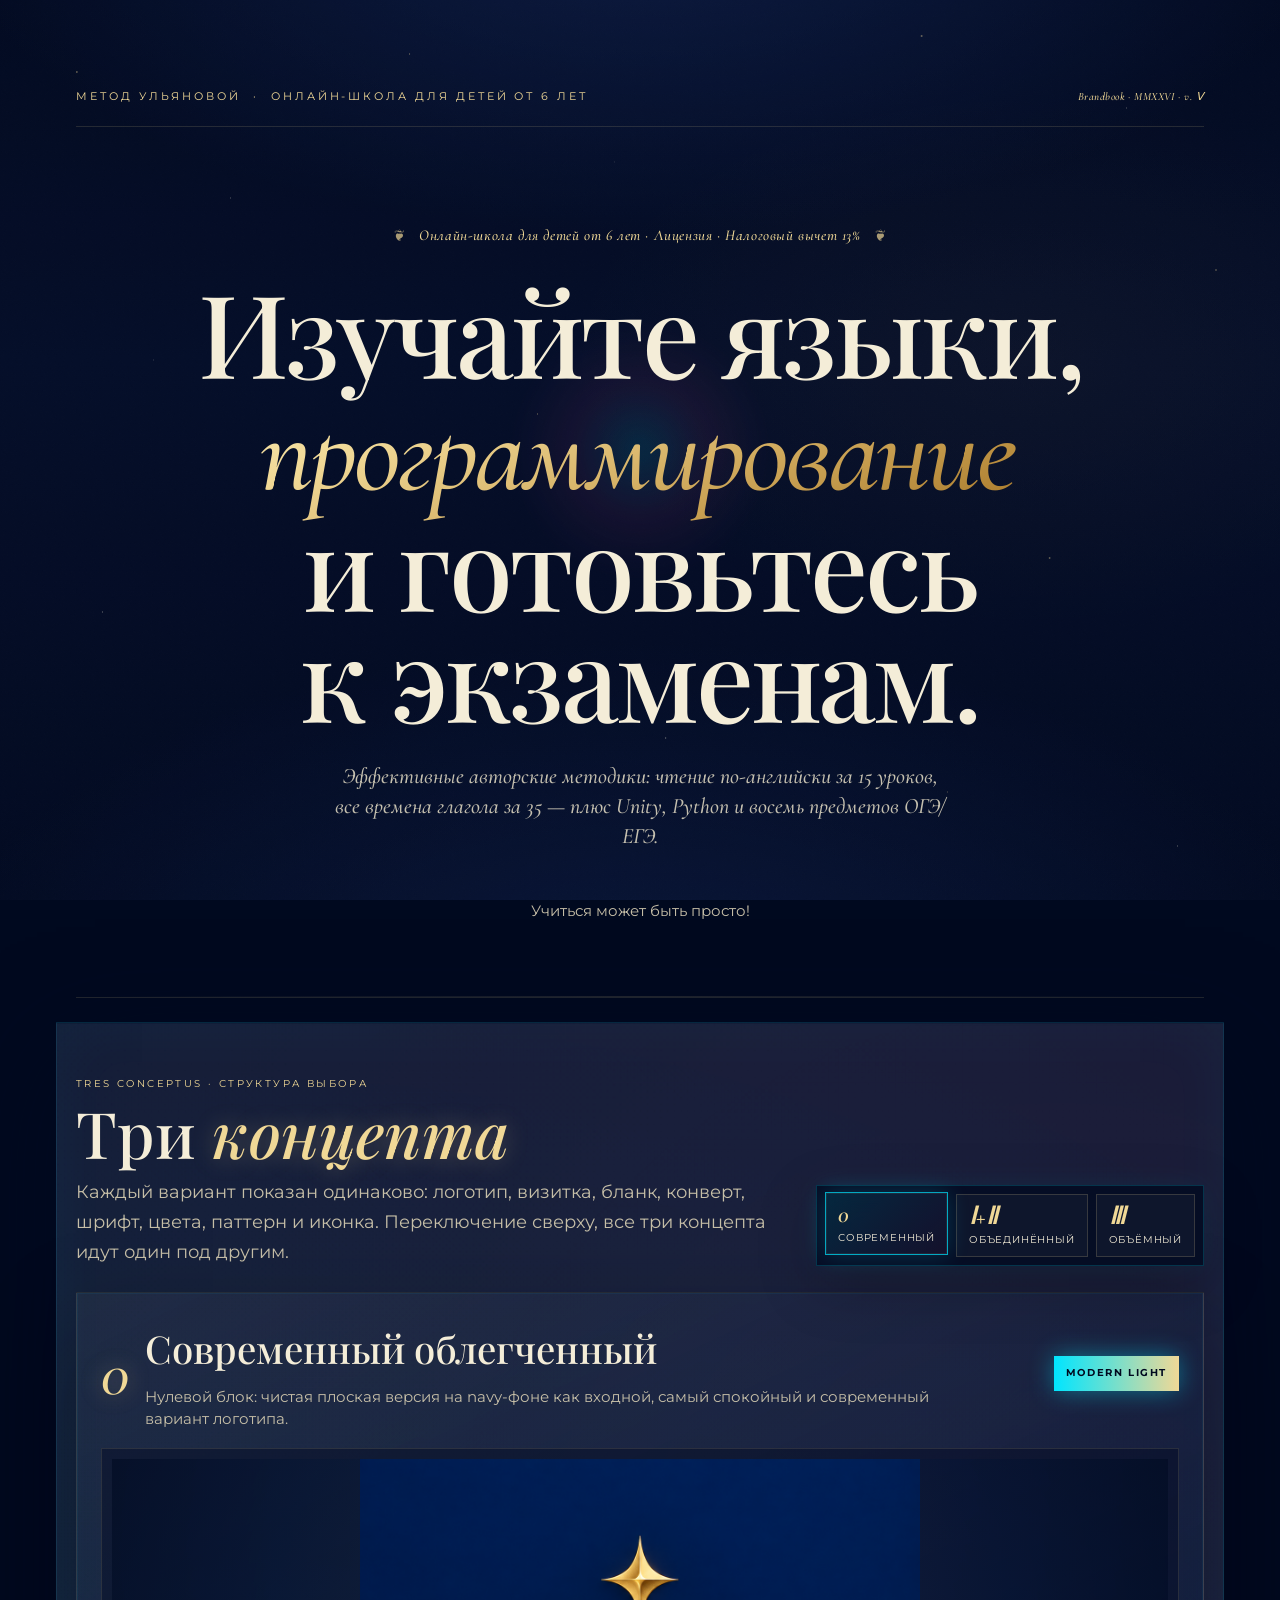
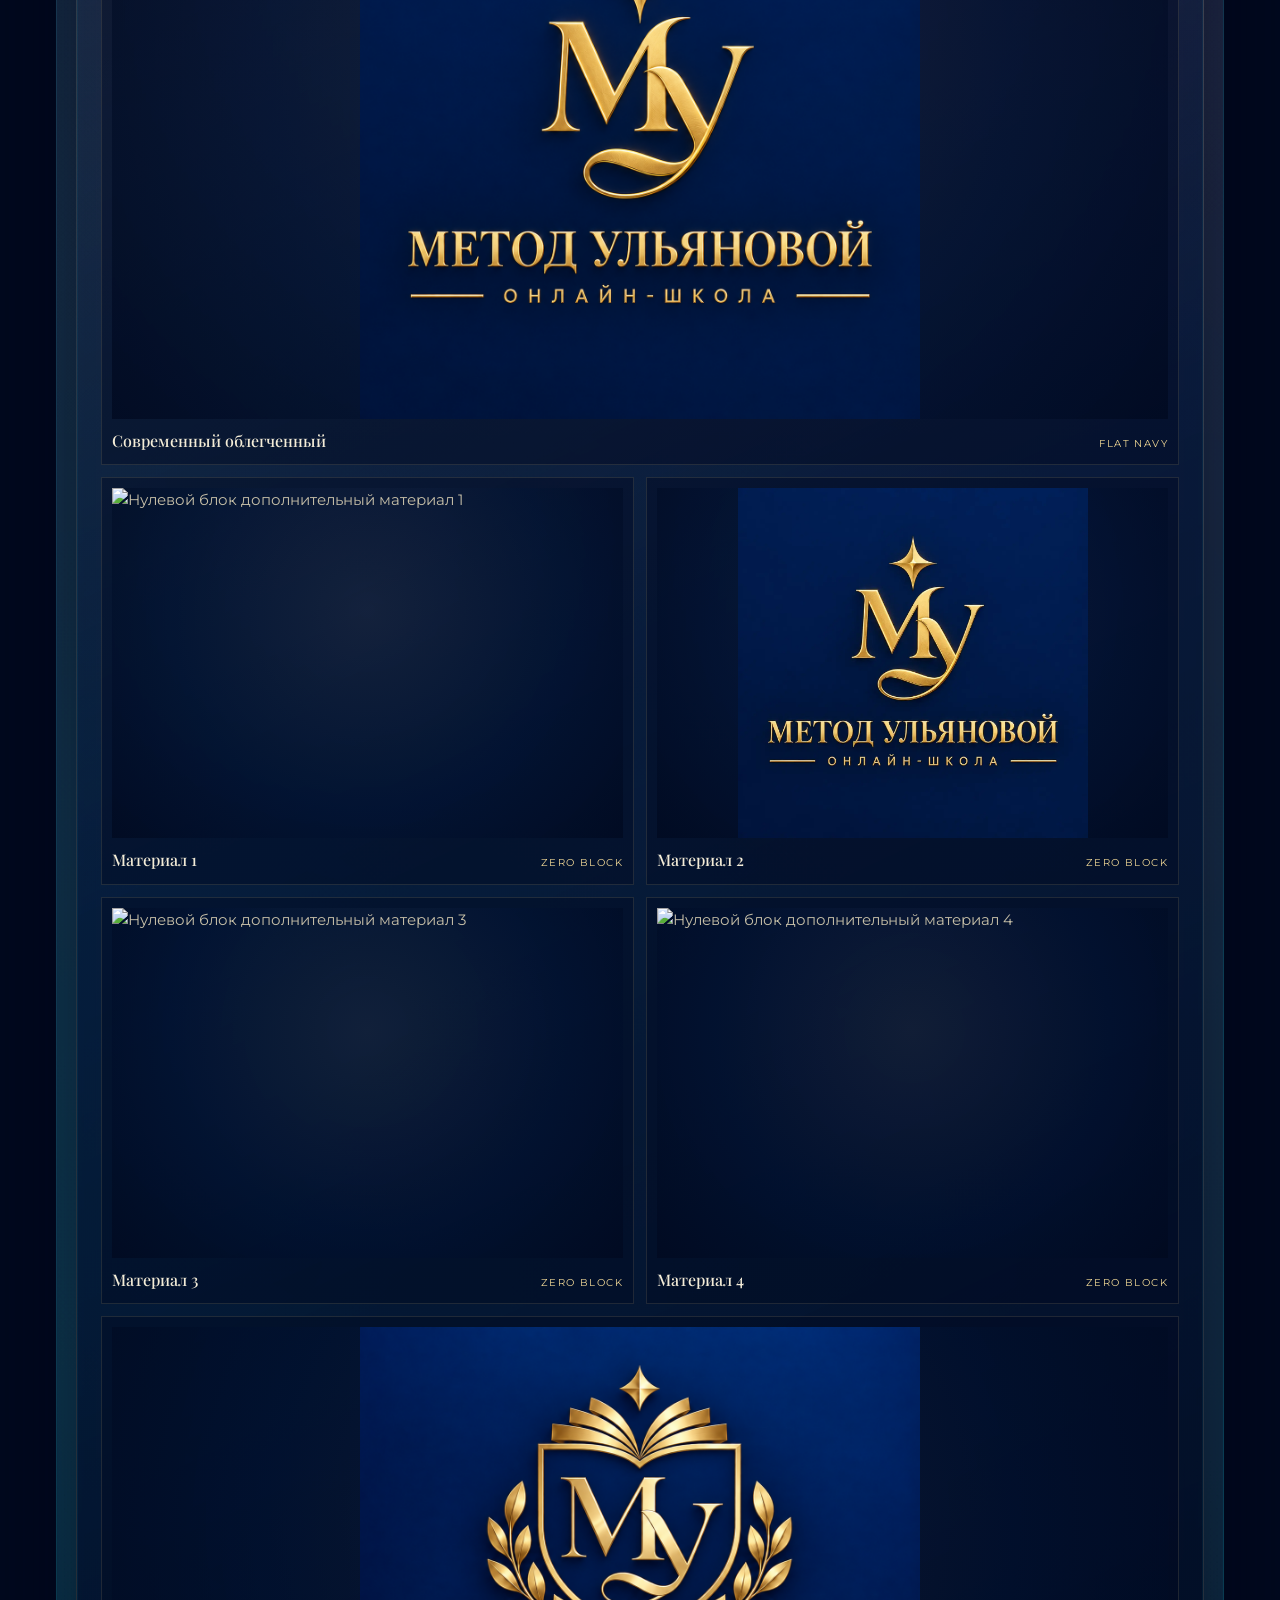
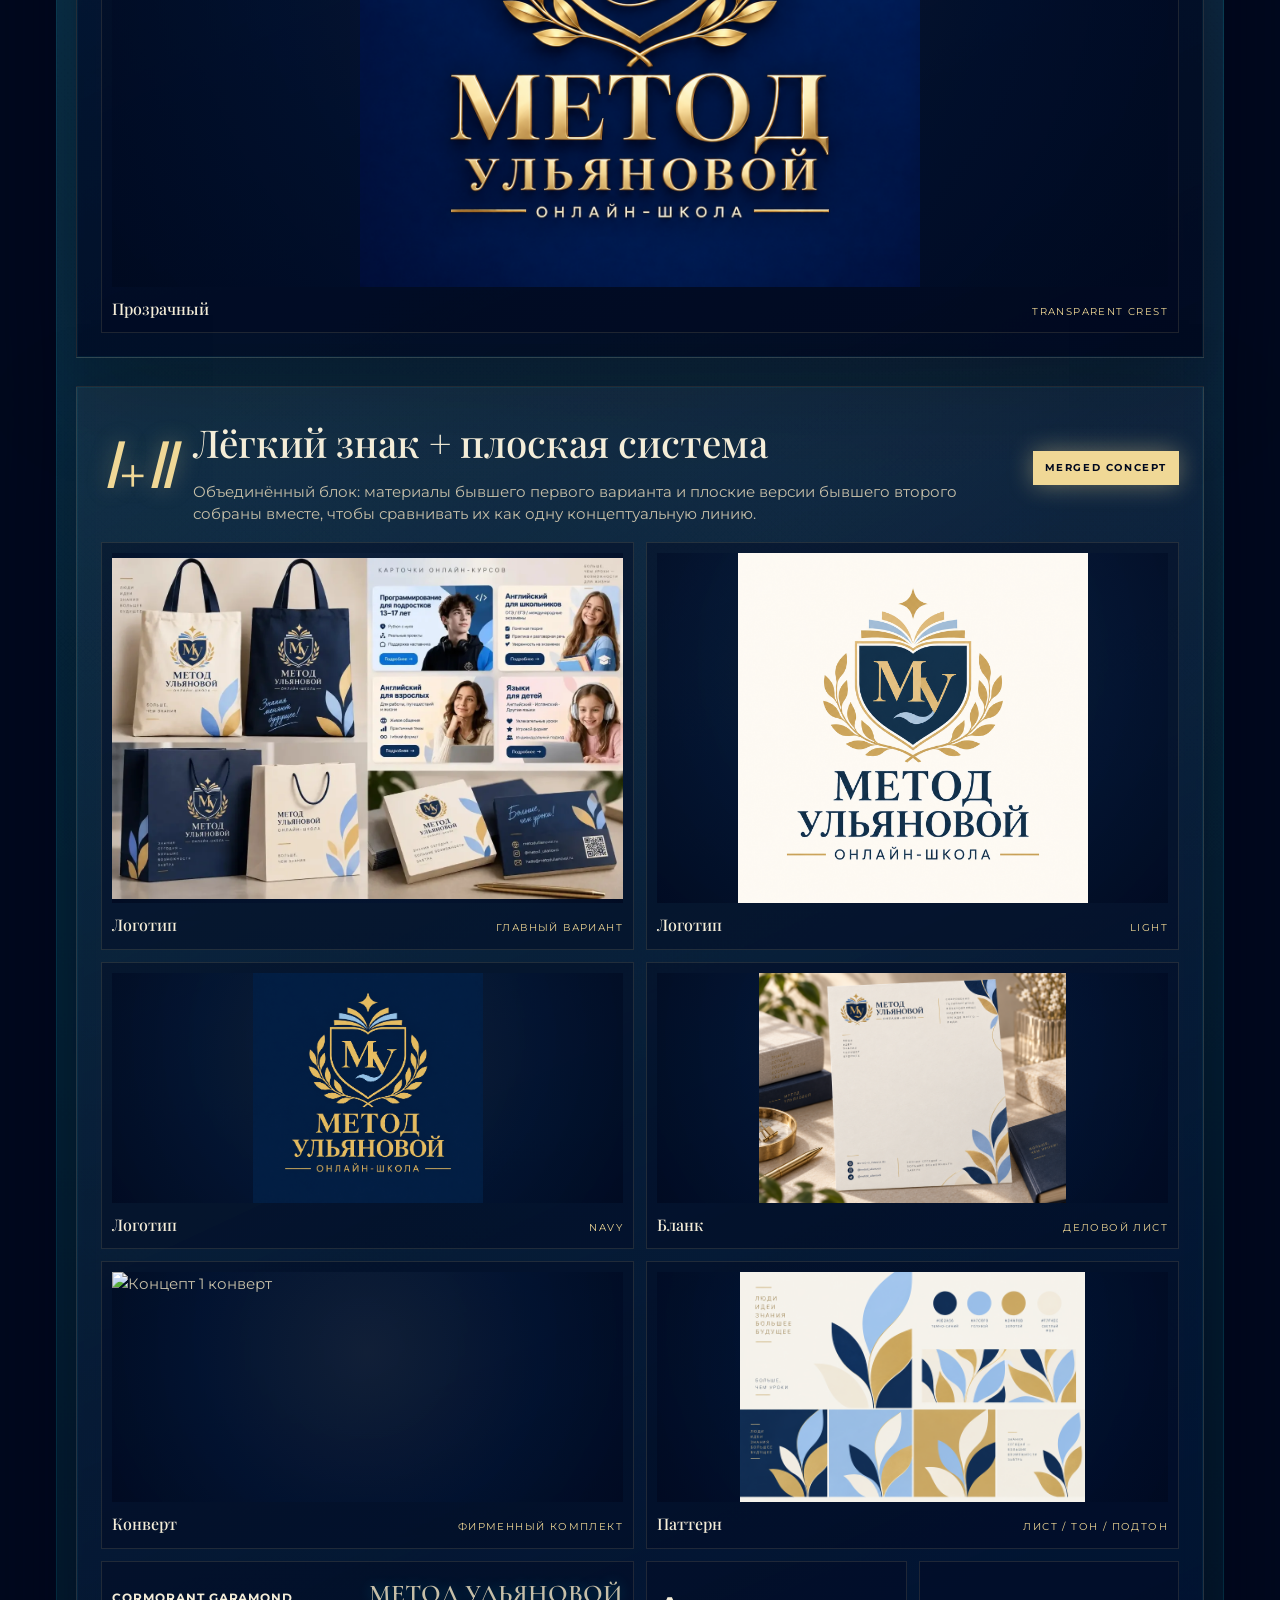
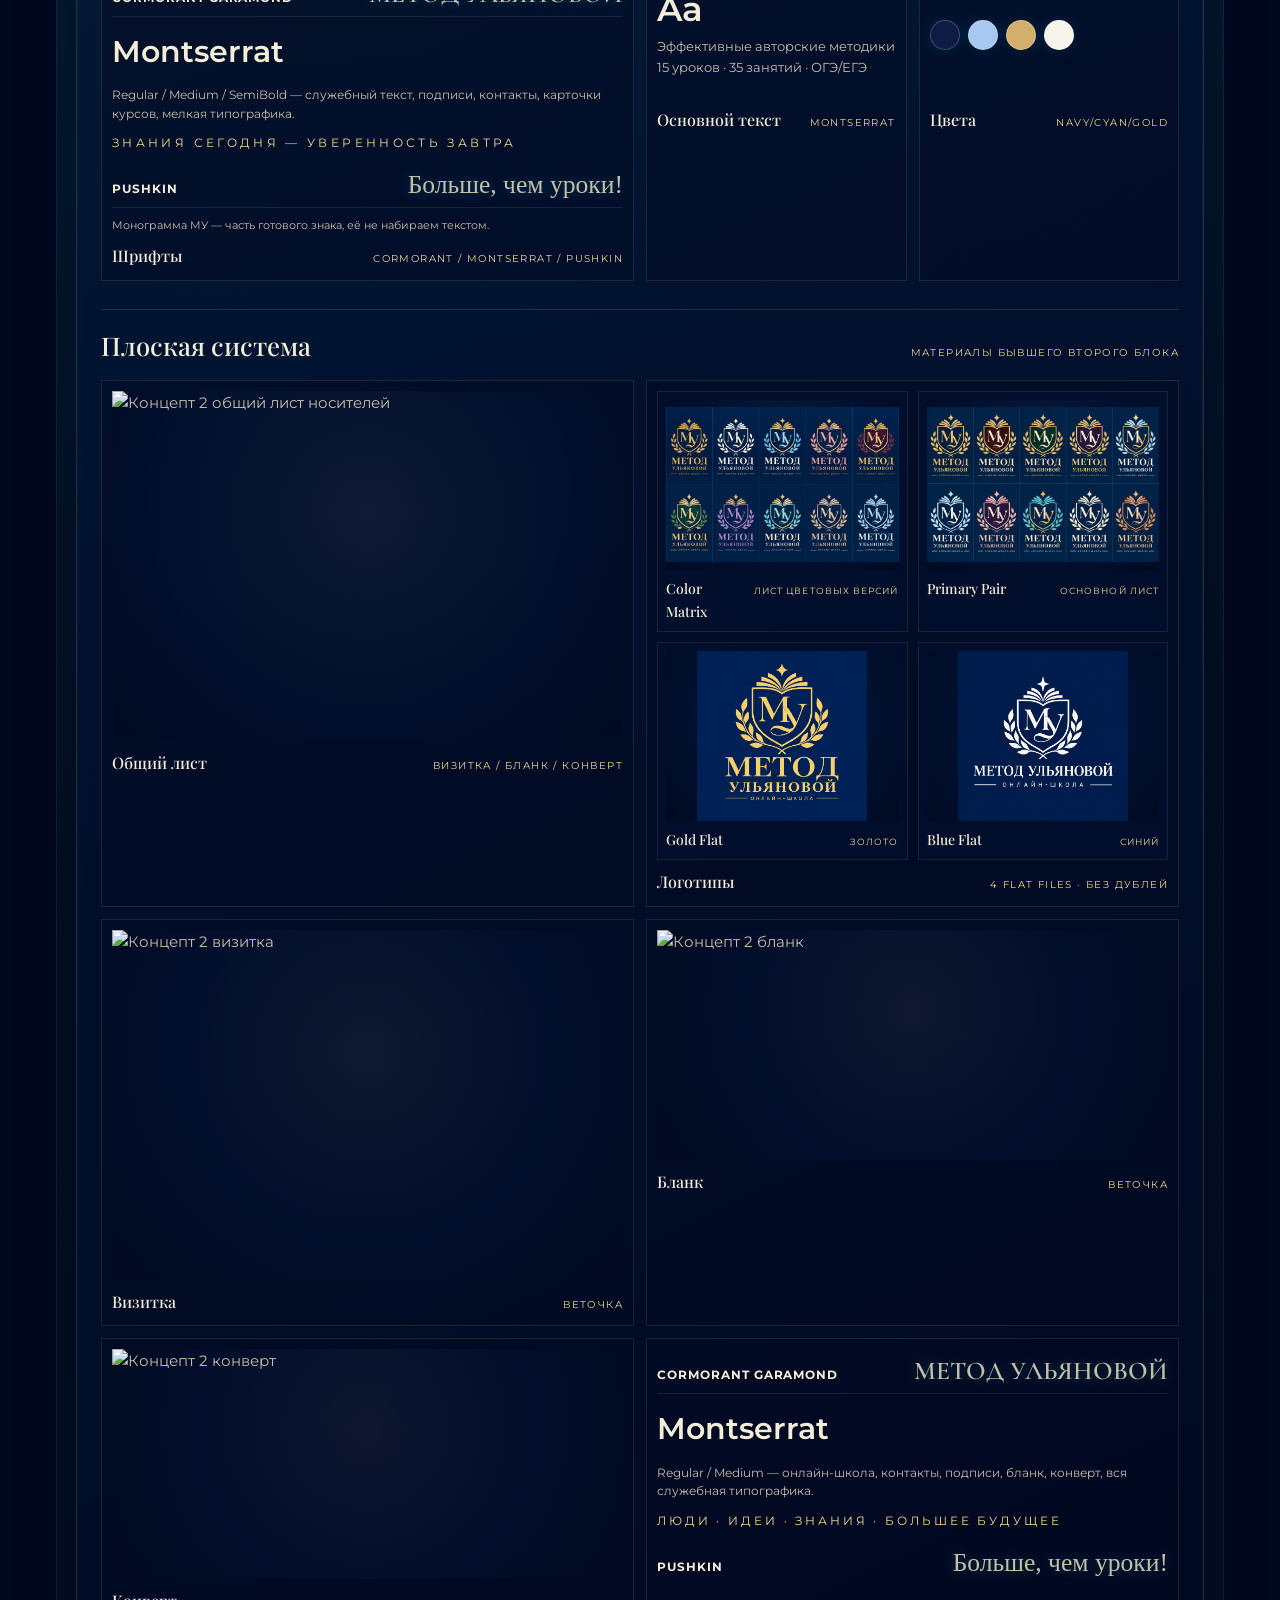
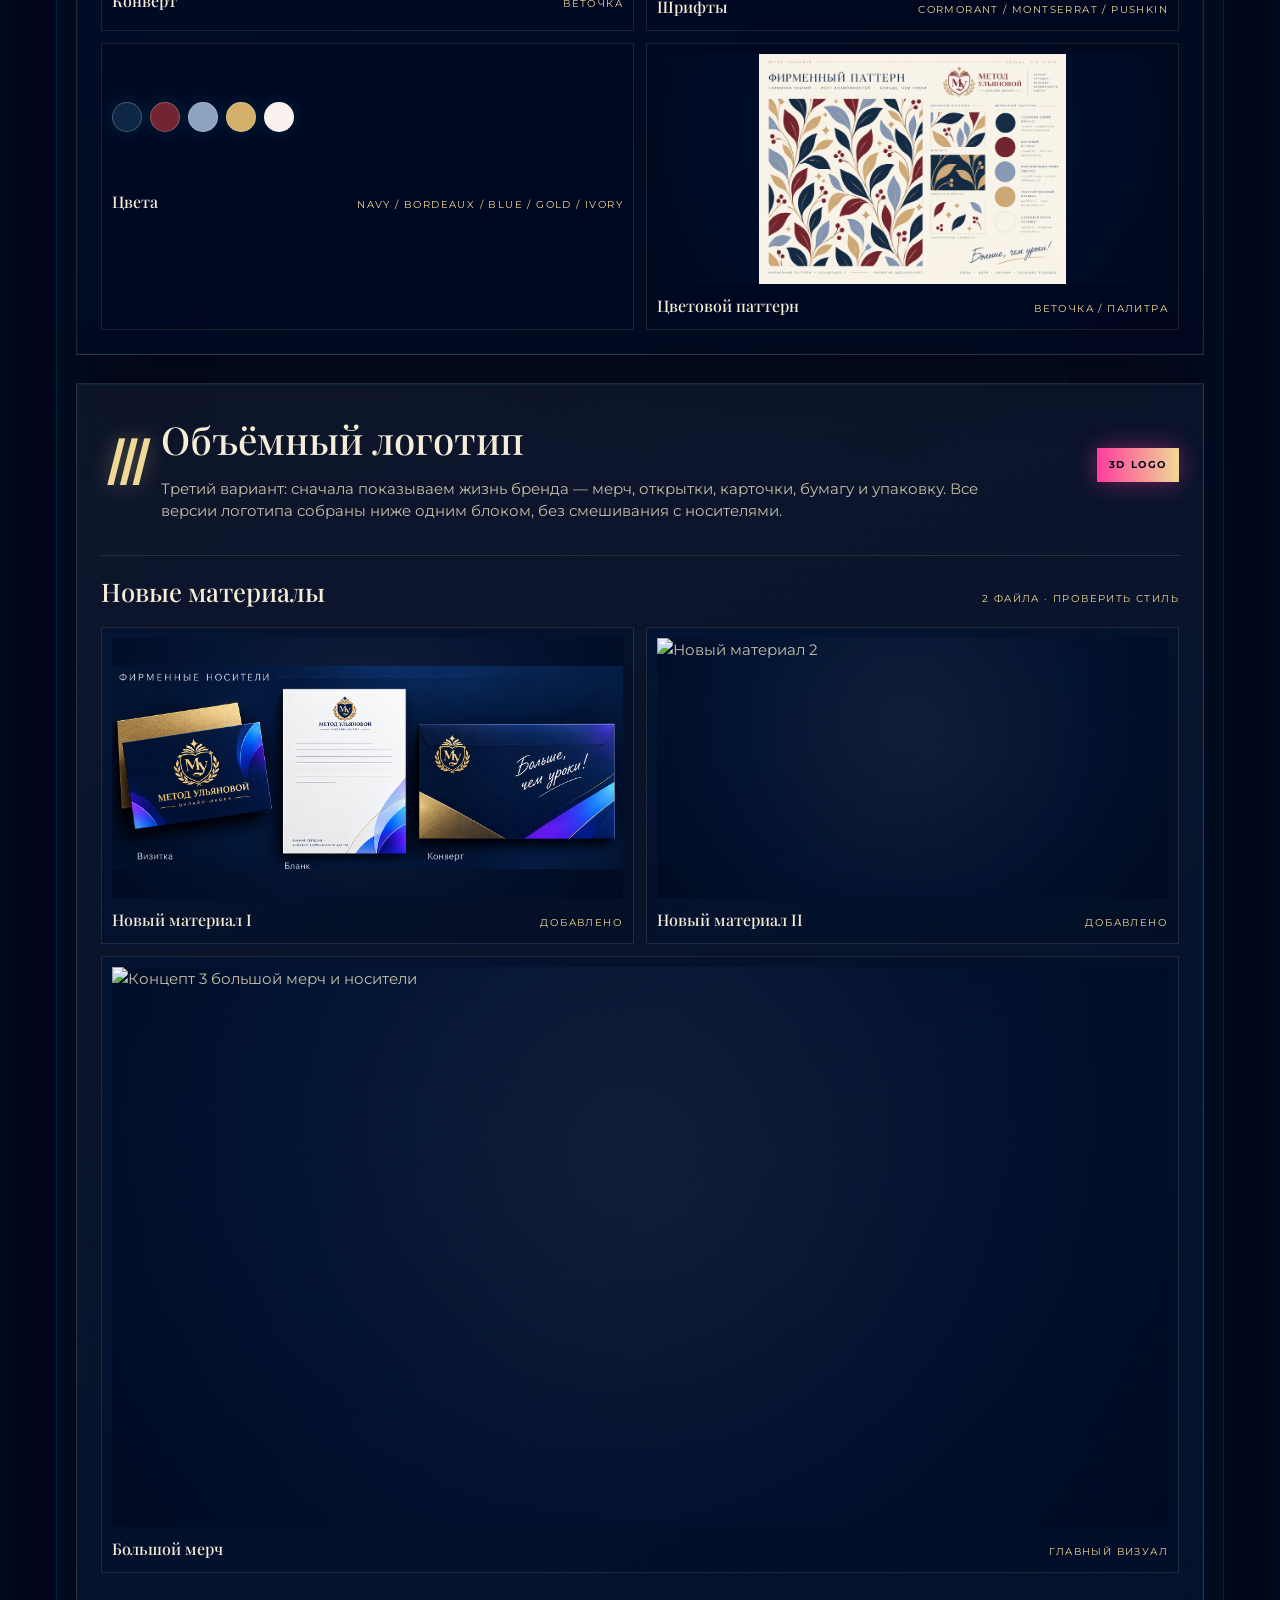
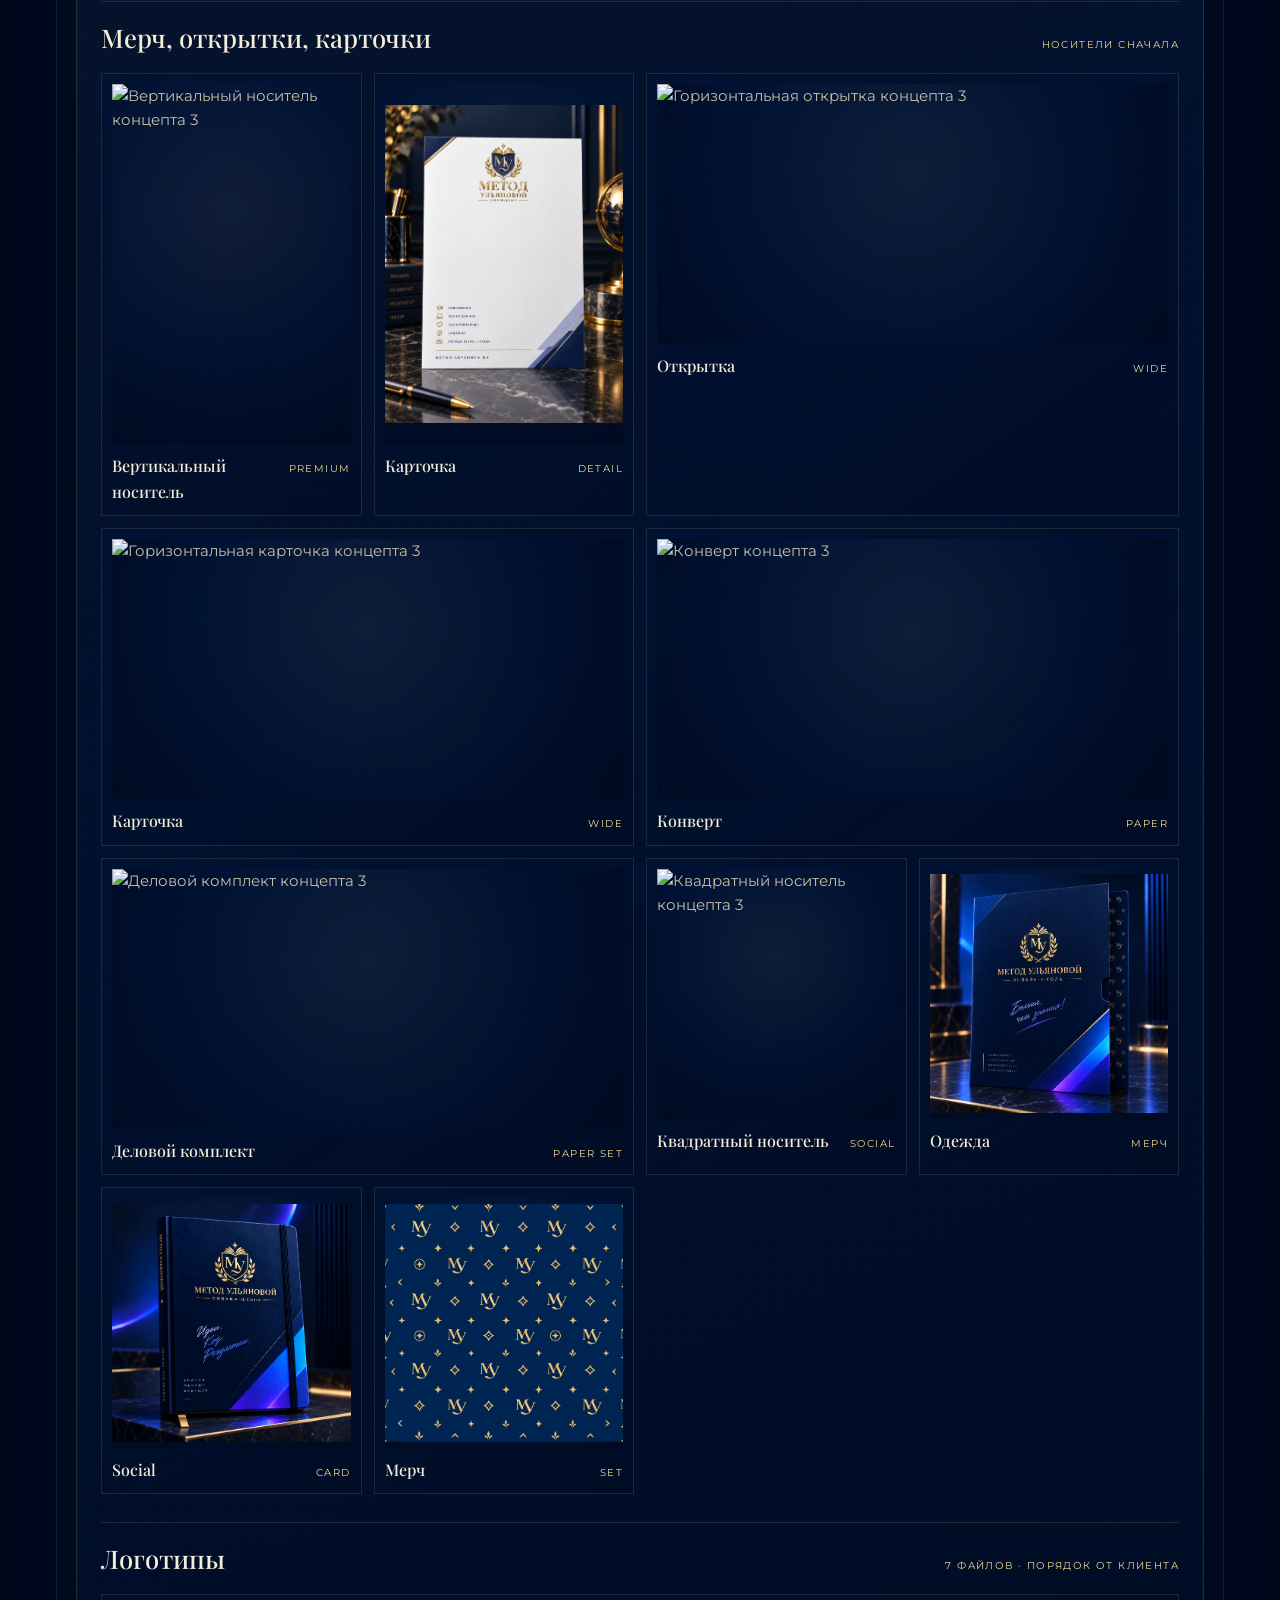
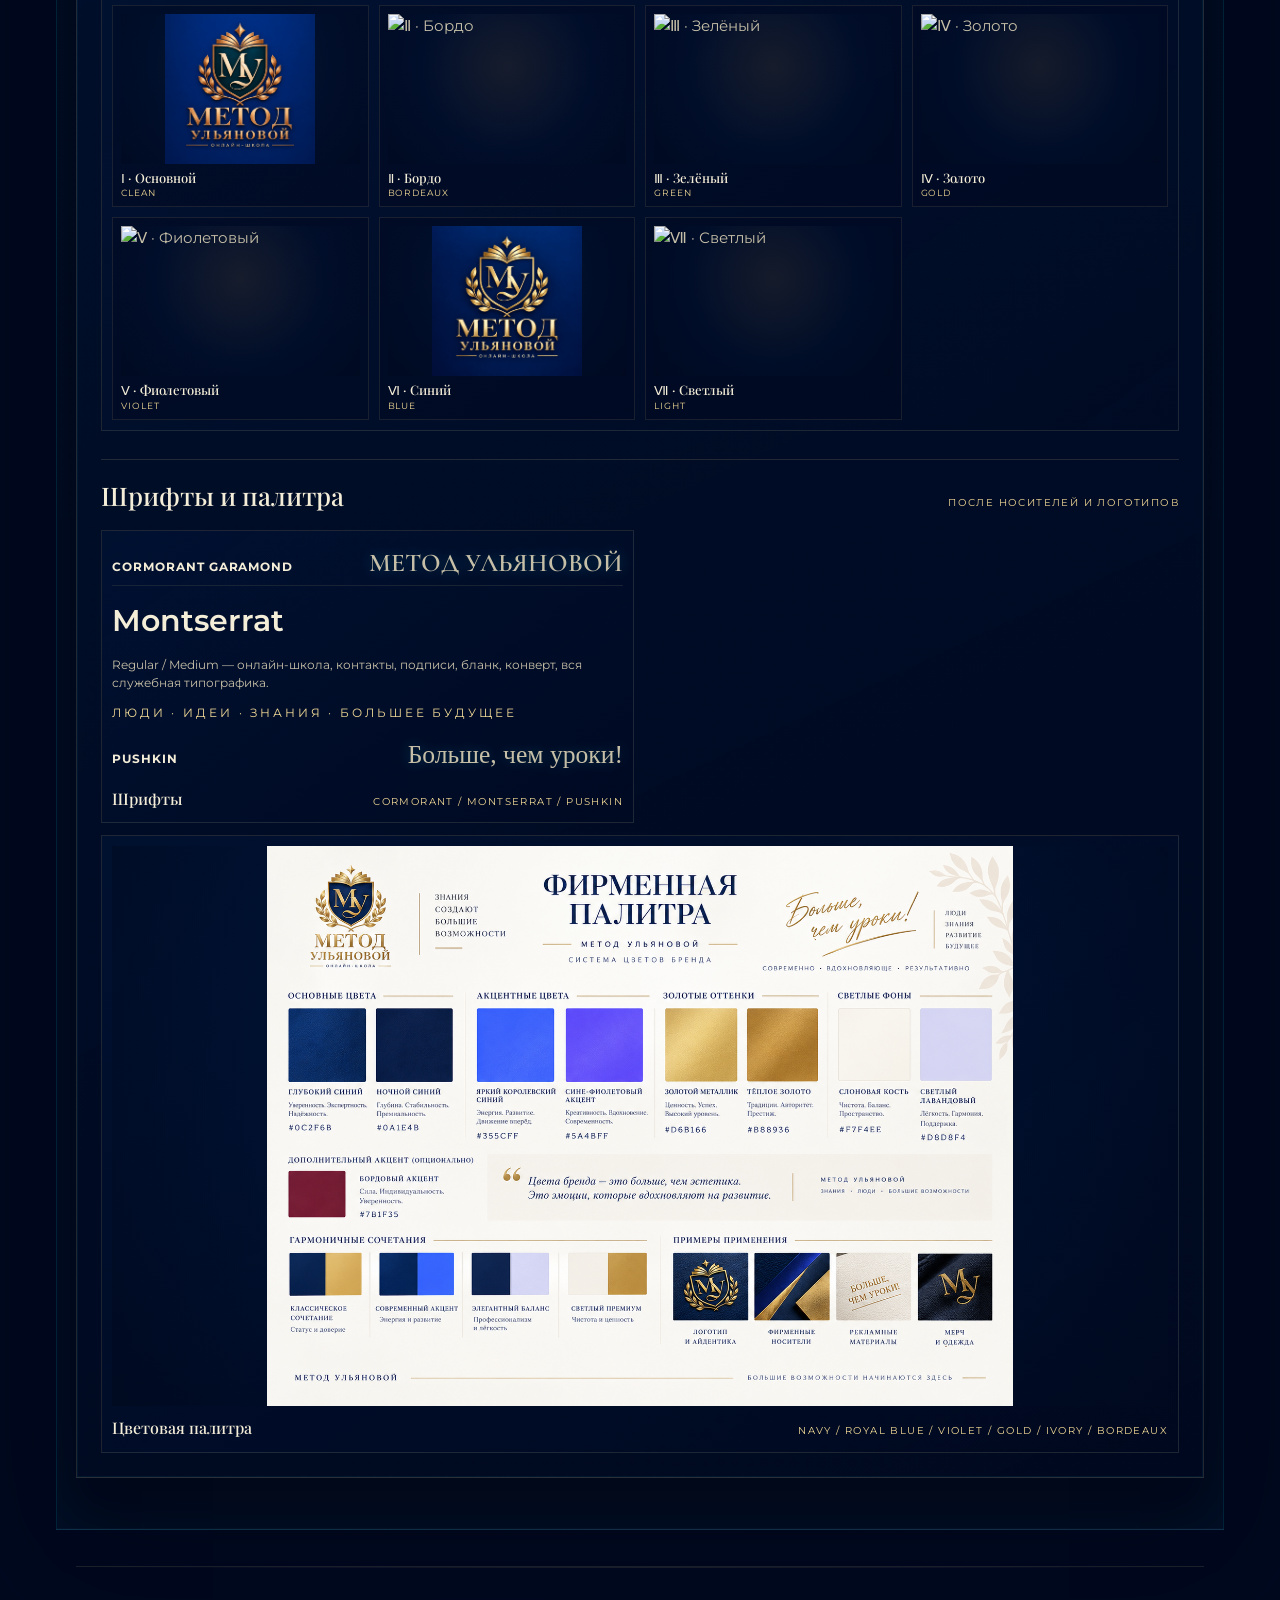
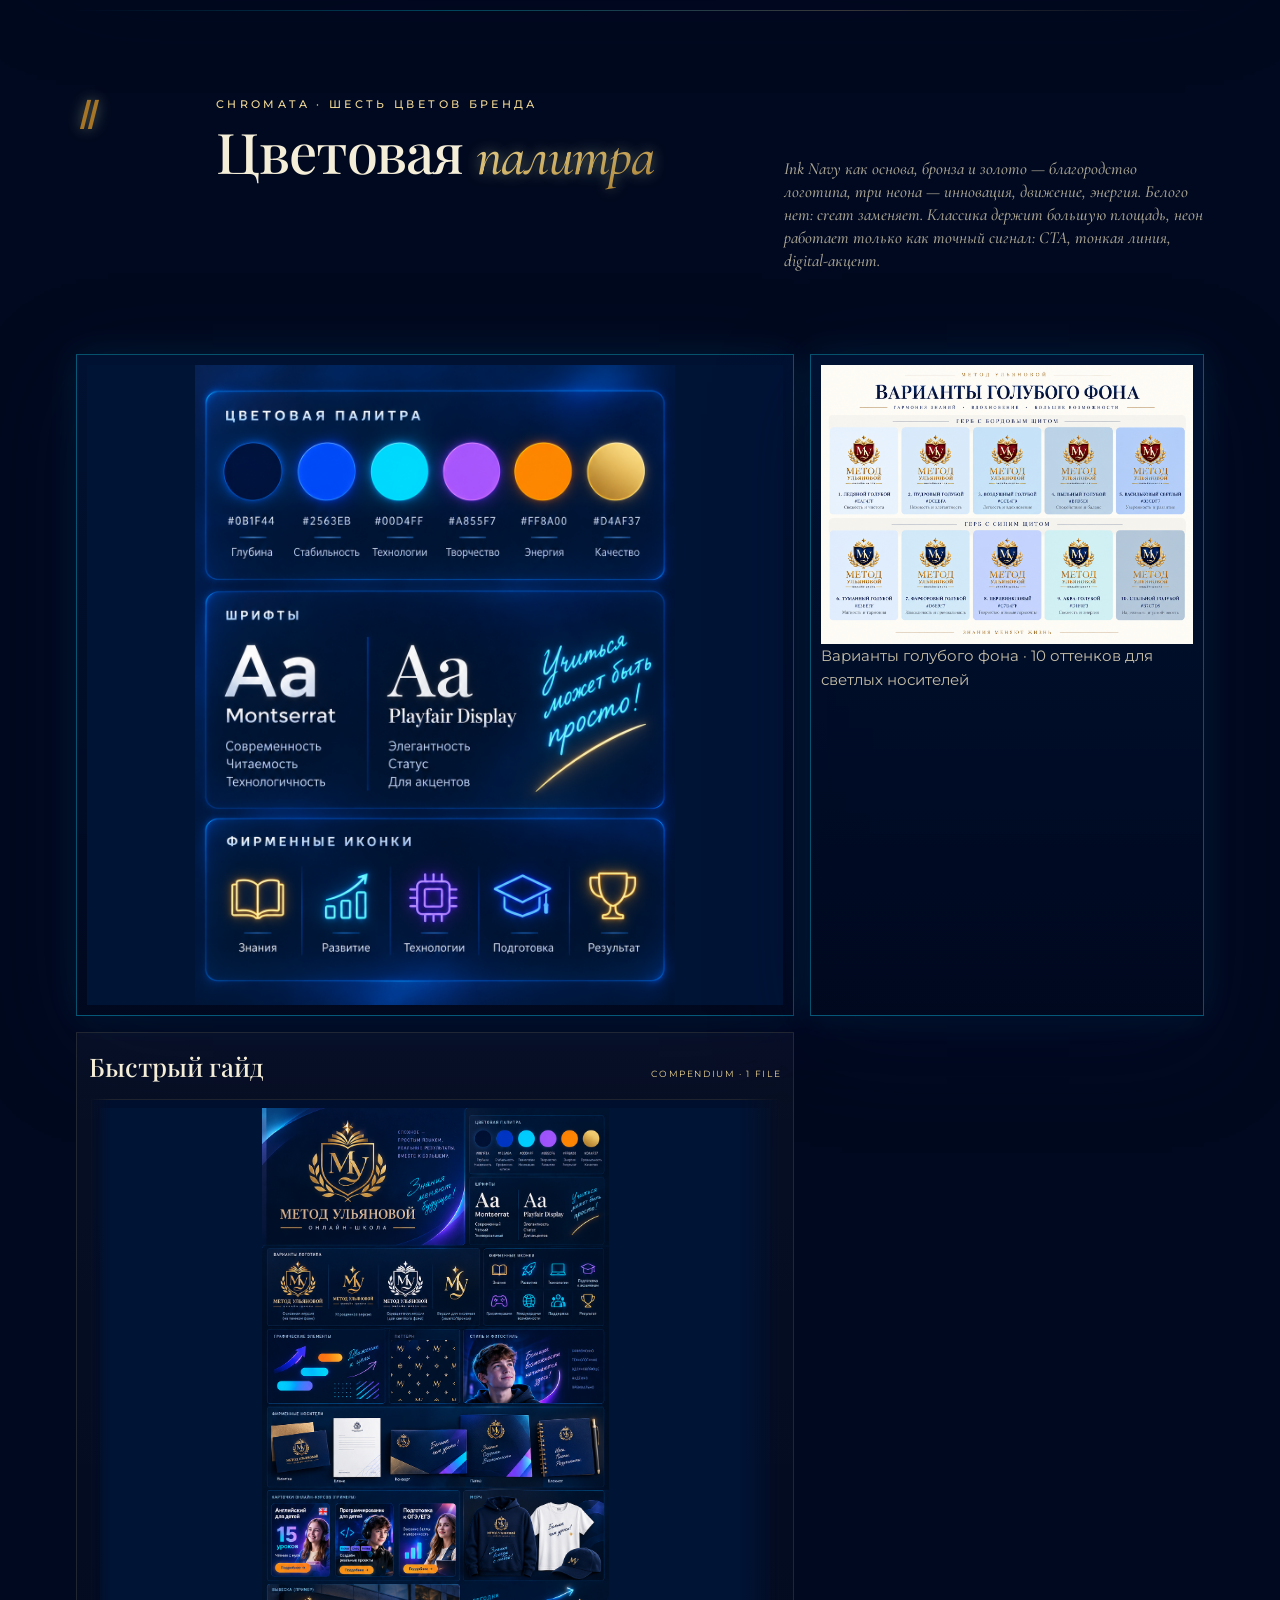
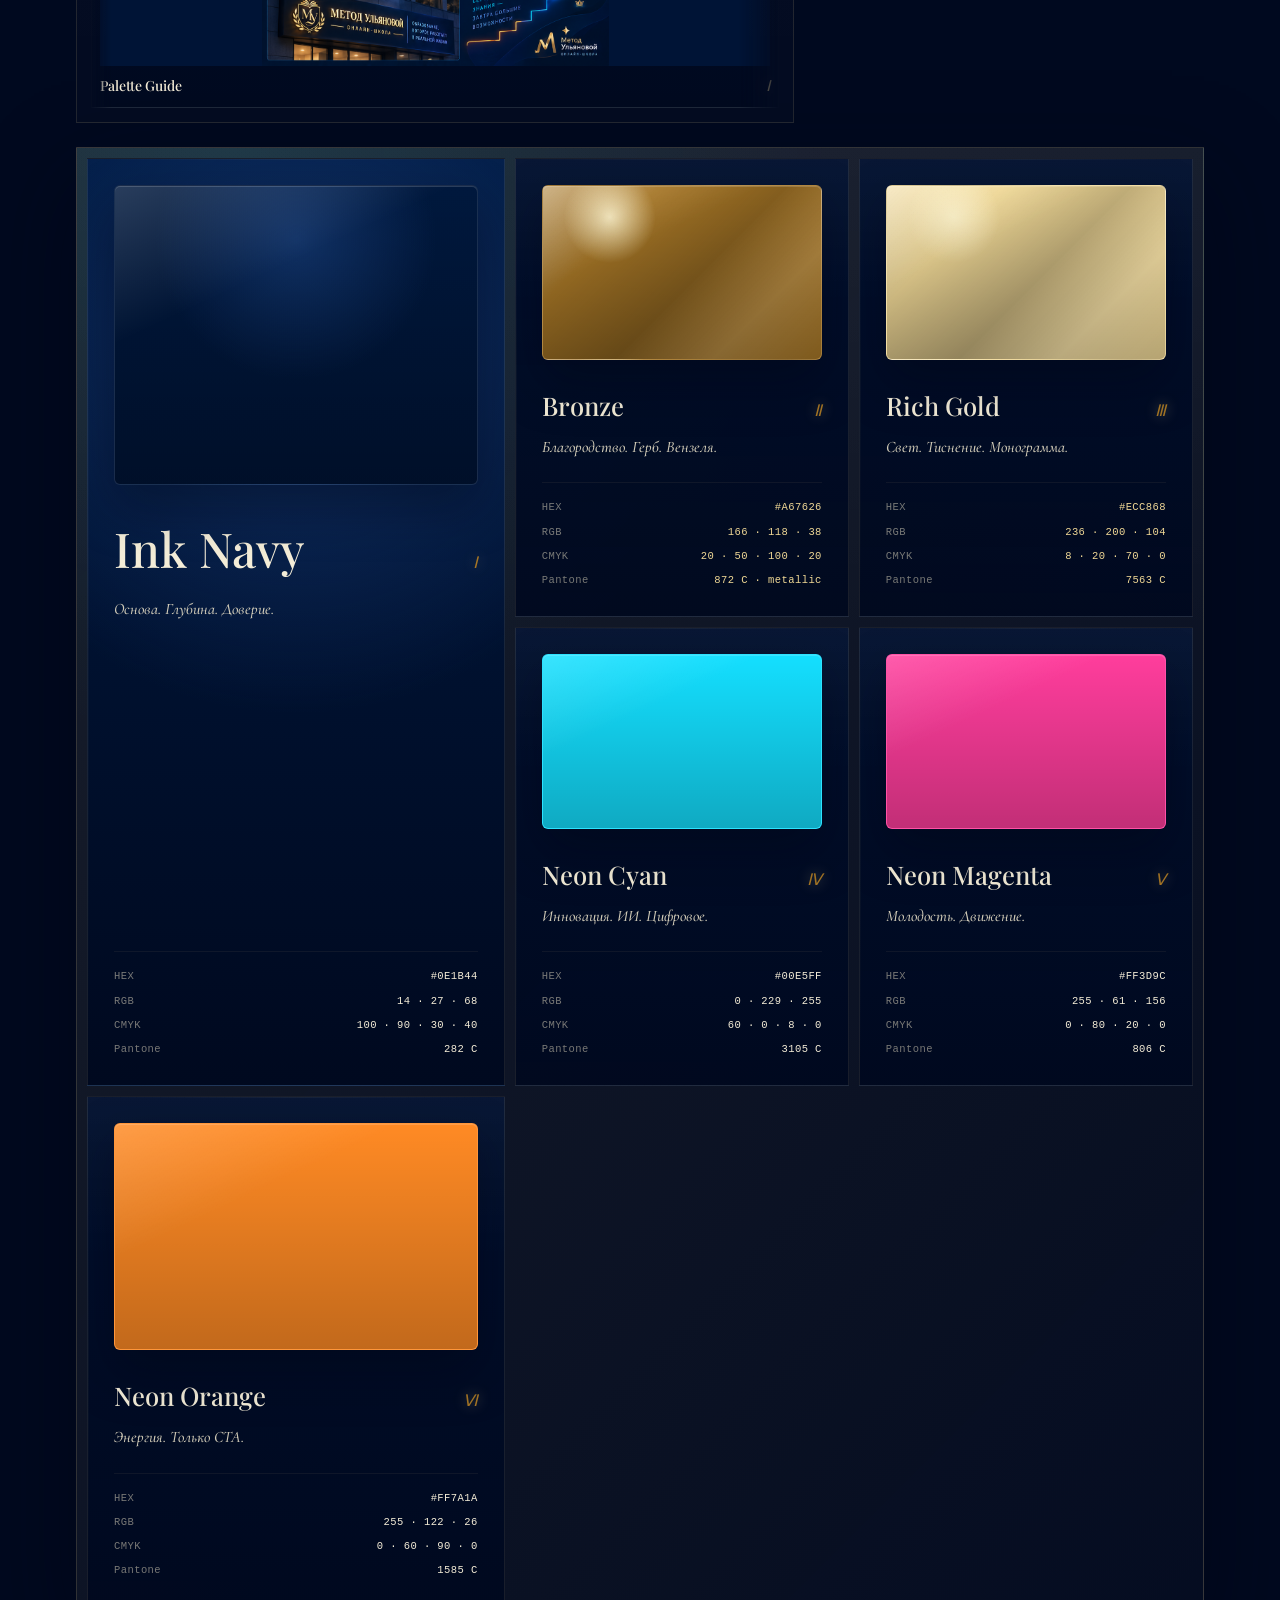
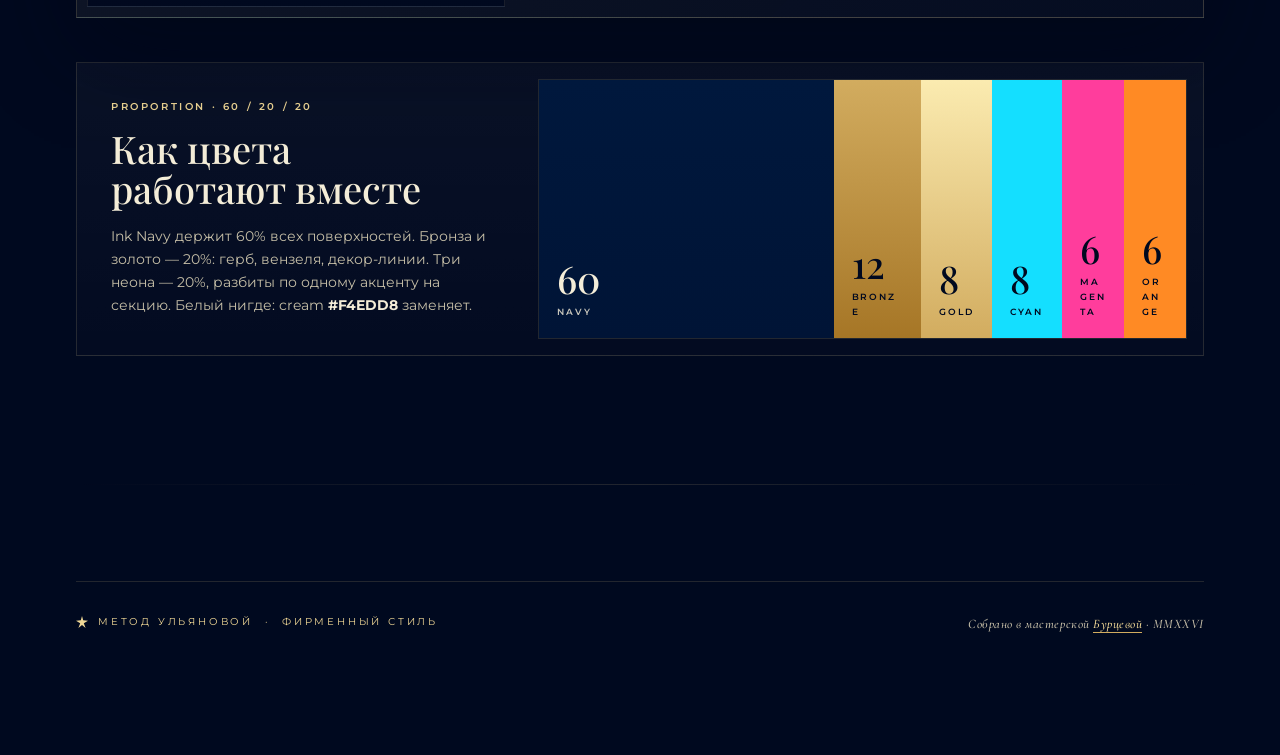
==== commit b018e1ac: "Add transparent crest to zero concept" ====
--- a/index.html
+++ b/index.html
@@ -3029,7 +3029,45 @@
   }
   @media (max-width: 640px) {
     .concept-card[data-concept="volume"] .crest-feature img { height: auto; max-height: 420px; }
-  }
+  }
+
+  /* mobile finish: keep controls, captions and artwork inside the viewport */
+  @media (max-width: 640px) {
+    .wrap { padding-left: 16px; padding-right: 16px; }
+    .colophon { flex-wrap: wrap; gap: 8px 16px; letter-spacing: .16em; }
+    .concept-switcher { position: static; width: 100%; flex-wrap: wrap; gap: 6px; padding: 6px; }
+    .concept-tab { flex: 1 1 calc(33.333% - 6px); padding: 9px 8px; }
+    .concept-tab span { white-space: normal; line-height: 1.2; }
+    .concept-topline { gap: 10px; }
+    .concept-title h3 { font-size: clamp(24px, 8vw, 34px); line-height: 1.05; }
+    .concept-title p { overflow-wrap: anywhere; }
+    .concept-item, .concept-logo-carousel, .concept-logo-sequence { min-width: 0; max-width: 100%; }
+    .concept-item:hover { transform: none; }
+    .concept-label { align-items: flex-start; flex-wrap: wrap; }
+    .concept-label span, .concept-section-title span { white-space: normal; overflow-wrap: anywhere; line-height: 1.3; }
+    .concept-section-title { gap: 6px; margin-top: 12px; }
+    .concept-section-title b { font-size: 21px; }
+    .concept-logo-sequence { grid-template-columns: repeat(2, minmax(0, 1fr)); }
+    .logo-seq-card img { height: 116px; }
+    .concept-logo-shot .mini-cap { align-items: flex-start; flex-direction: column; gap: 3px; }
+    .concept-logo-shot .mini-cap span { white-space: normal; overflow-wrap: anywhere; }
+    .script-mainpick span { transform: none; font-size: clamp(30px, 9vw, 44px); }
+    .image-zoom-frame { max-width: 100%; }
+    .image-zoom-frame img { max-width: calc(100vw - 28px); }
+    .signum-blocks, .signum-block, .signum-rail,
+    .return-rail-wrap, .return-rail, .palette-guide-pair,
+    .application-group, .application-grid, .mediums { min-width: 0; max-width: 100%; }
+    .signum-rail, .return-rail { overflow-x: auto; overflow-y: hidden; }
+    .signum-rail { grid-auto-columns: minmax(178px, 82%); }
+    .signum-rail.hero-rail { grid-auto-columns: minmax(210px, 88%); }
+    .return-rail { grid-auto-columns: minmax(220px, 88%); }
+    .application-group-head { align-items: flex-start; flex-wrap: wrap; }
+    .application-group-head span { white-space: normal; line-height: 1.3; }
+    .return-shot .cap { align-items: flex-start; flex-wrap: wrap; }
+    .return-shot .cap h4 { white-space: normal; overflow-wrap: anywhere; }
+    .signum-block-head { min-width: 0; }
+    .signum-block-head .count { white-space: normal; text-align: right; }
+  }
 
   .concept-logo-sequence {
     grid-column: 1 / -1;
@@ -3177,6 +3215,7 @@
           <div class="concept-item big"><img src="assets/concepts-2026-09-12/concept-00/zero-new-02.webp" alt="Нулевой блок дополнительный материал 2"><div class="concept-label"><h4>Материал 2</h4><span>zero block</span></div></div>
           <div class="concept-item big"><img src="assets/concepts-2026-09-12/concept-00/zero-new-03.png" alt="Нулевой блок дополнительный материал 3"><div class="concept-label"><h4>Материал 3</h4><span>zero block</span></div></div>
           <div class="concept-item big"><img src="assets/concepts-2026-09-12/concept-00/zero-new-04.png" alt="Нулевой блок дополнительный материал 4"><div class="concept-label"><h4>Материал 4</h4><span>zero block</span></div></div>
+          <div class="concept-item hero-wide"><img src="assets/concepts-2026-09-12/concept-00/transparent-crest.png" alt="Герб на прозрачном фоне"><div class="concept-label"><h4>Прозрачный</h4><span>transparent crest</span></div></div>
         </div>
       </article>
 
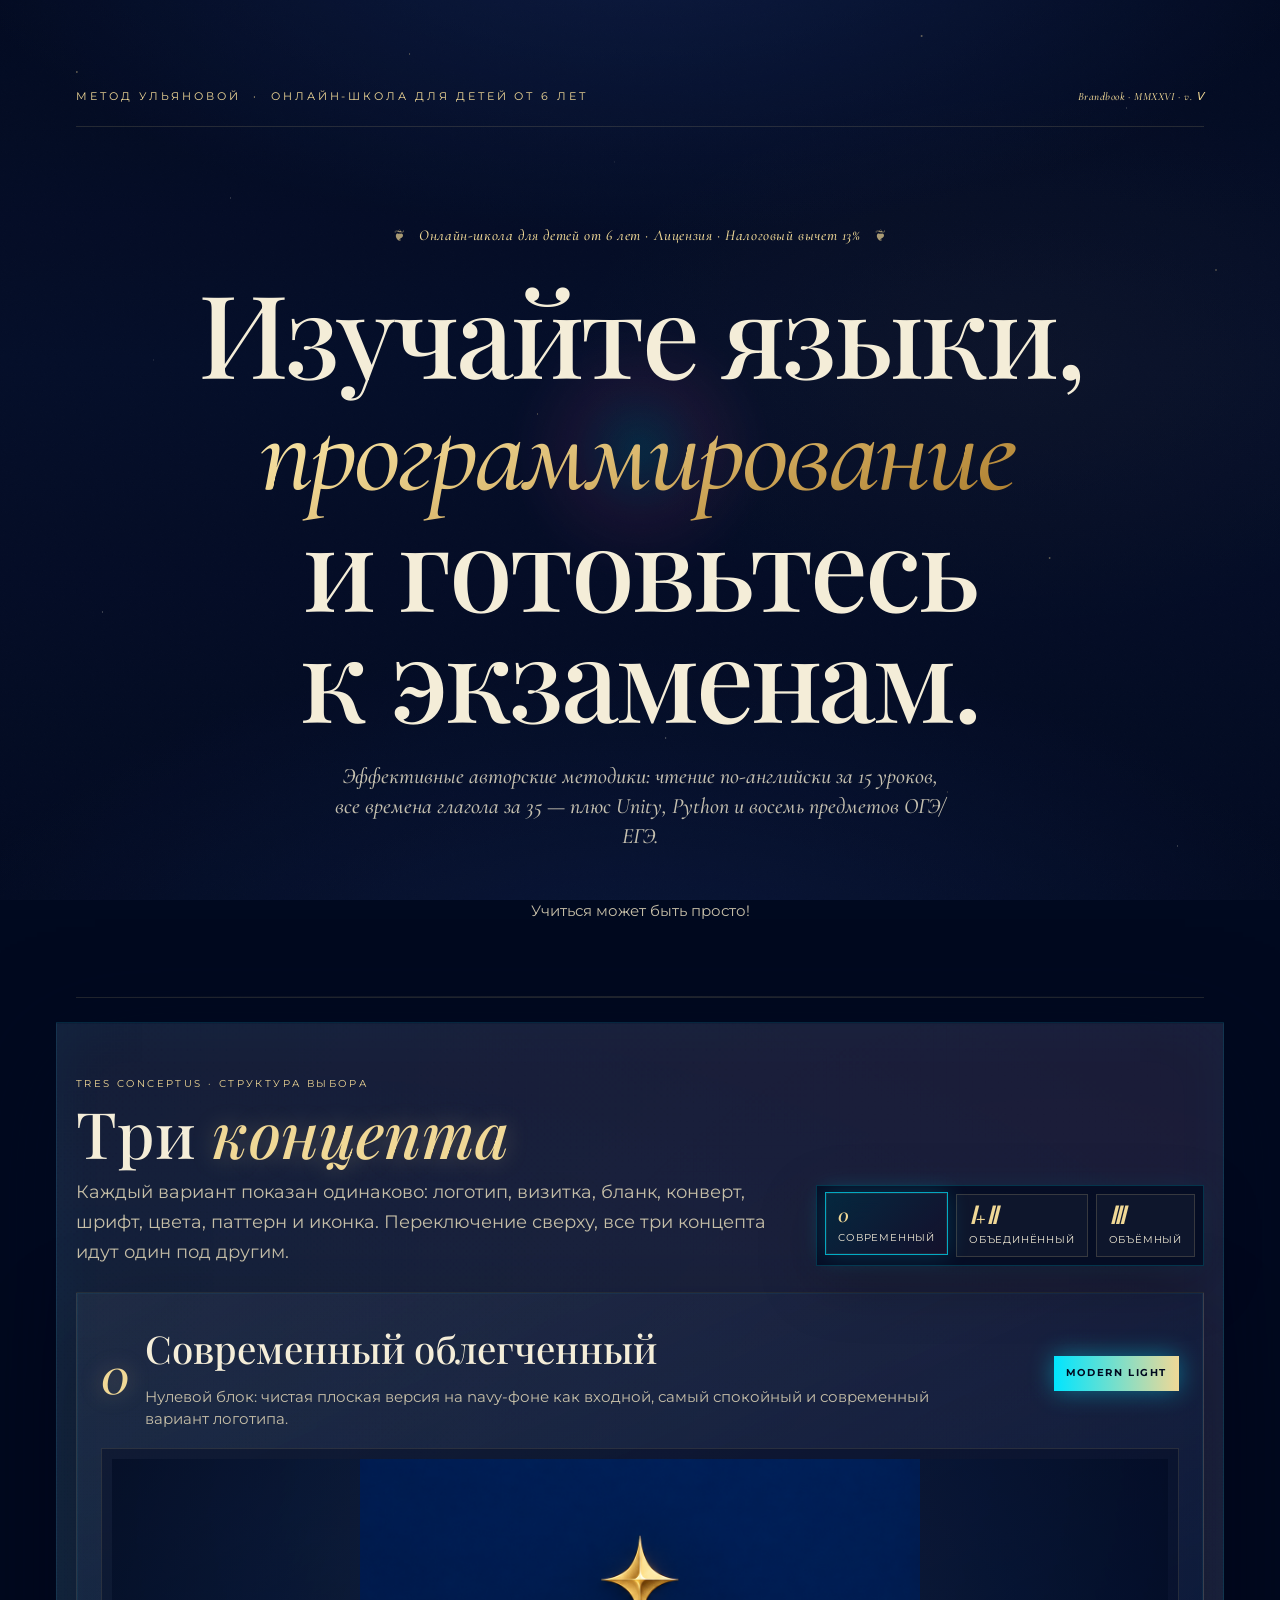
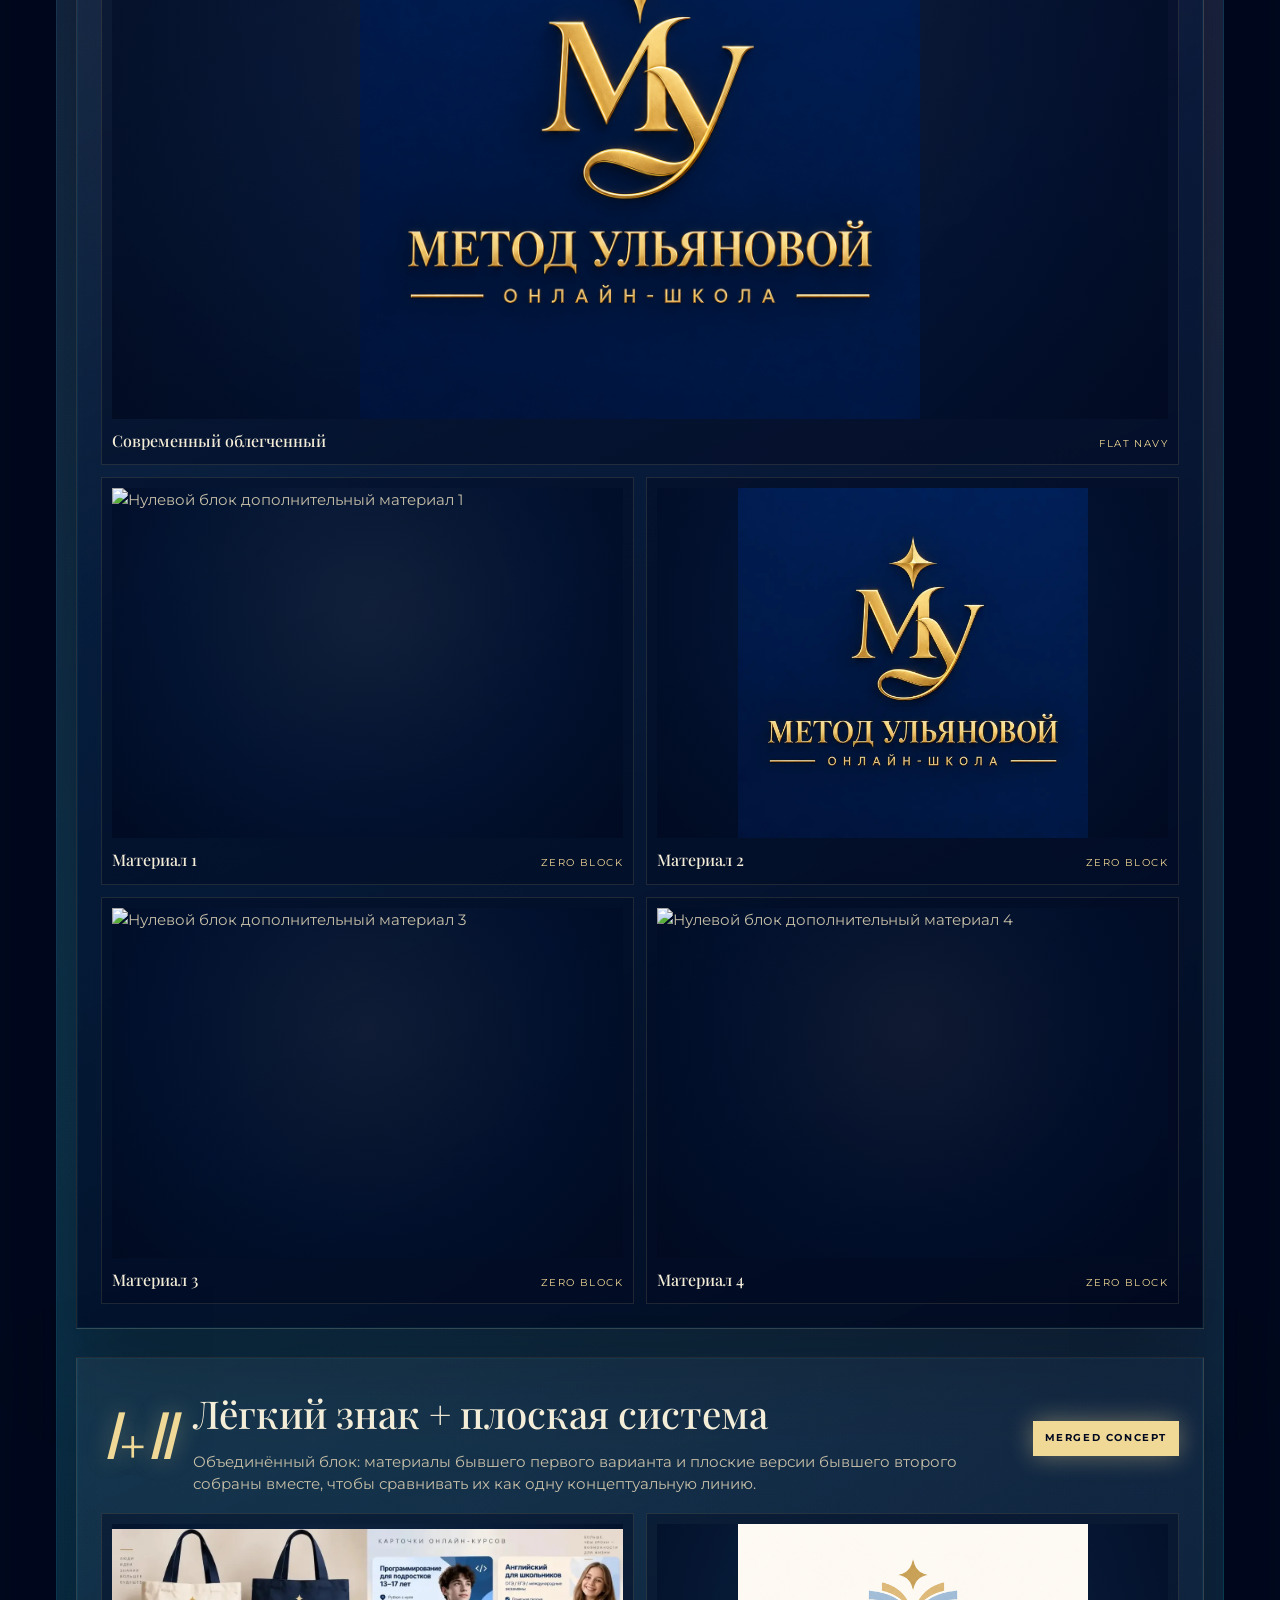
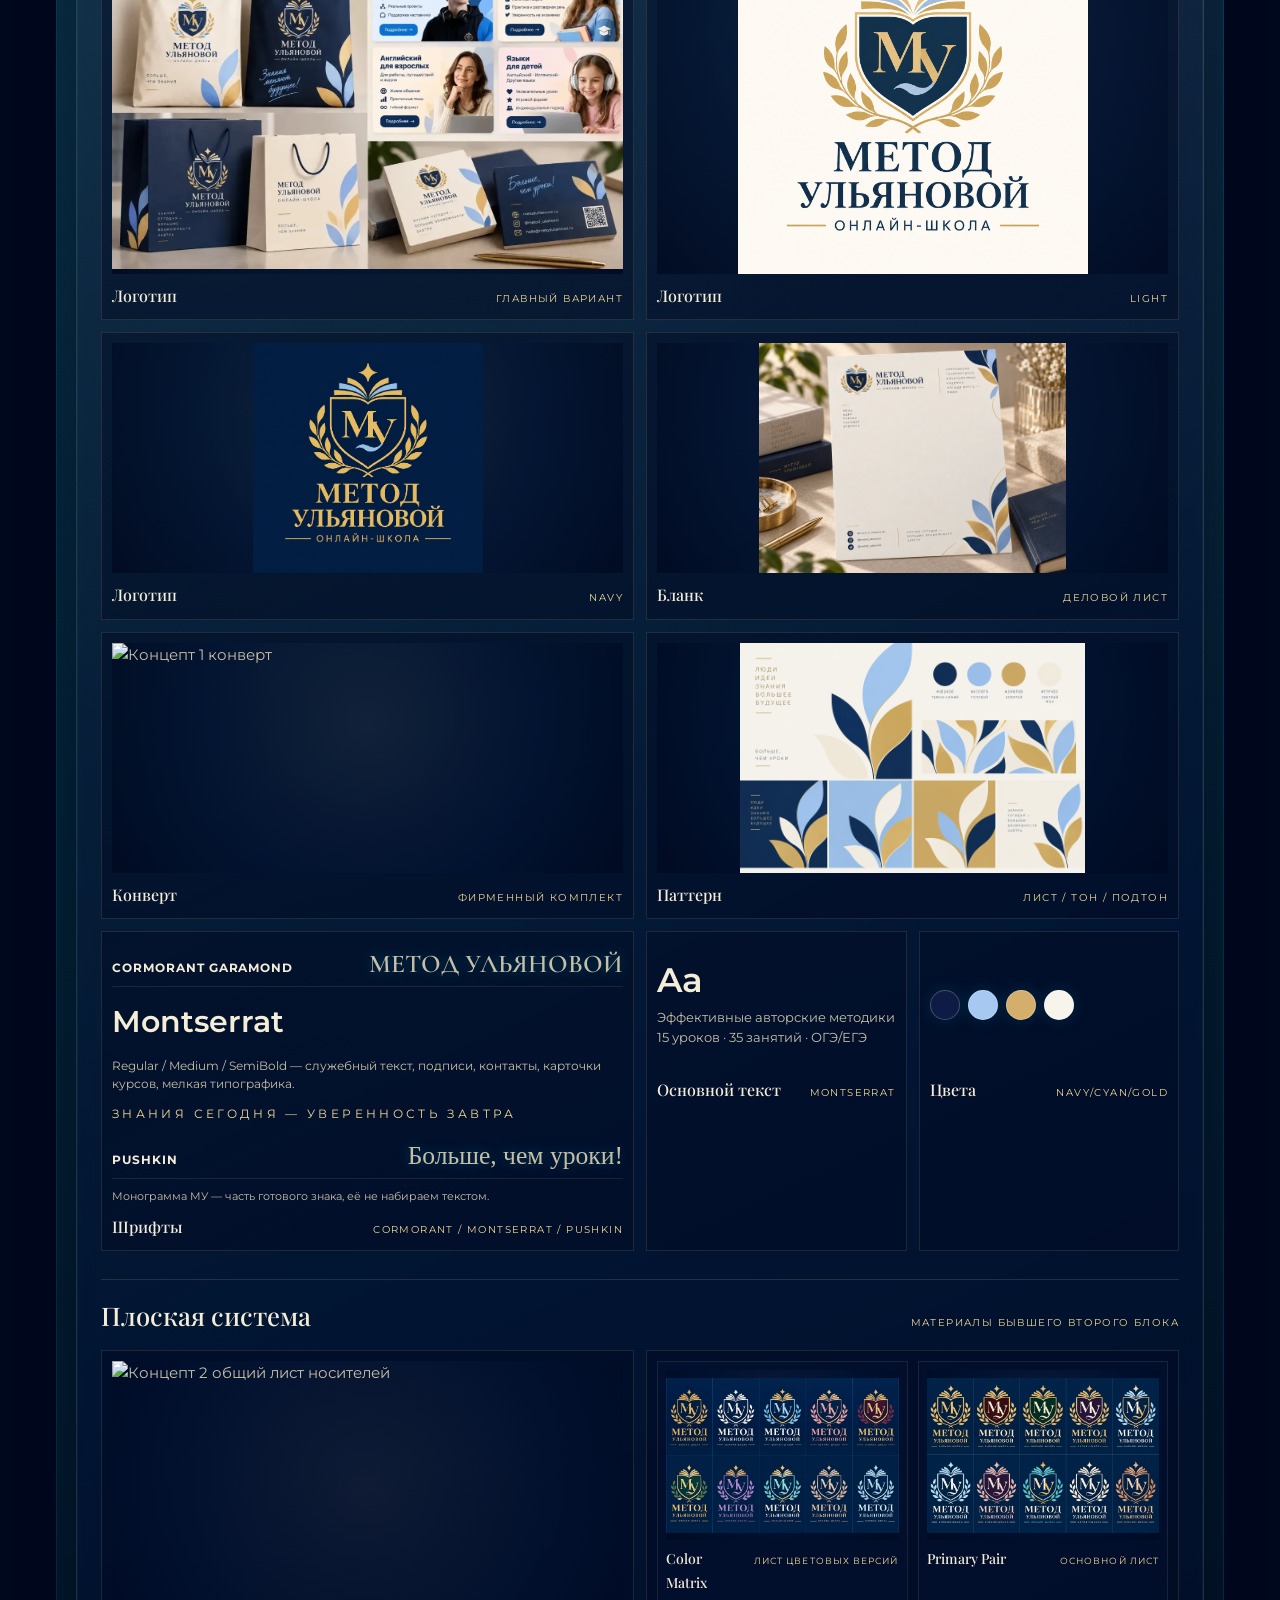
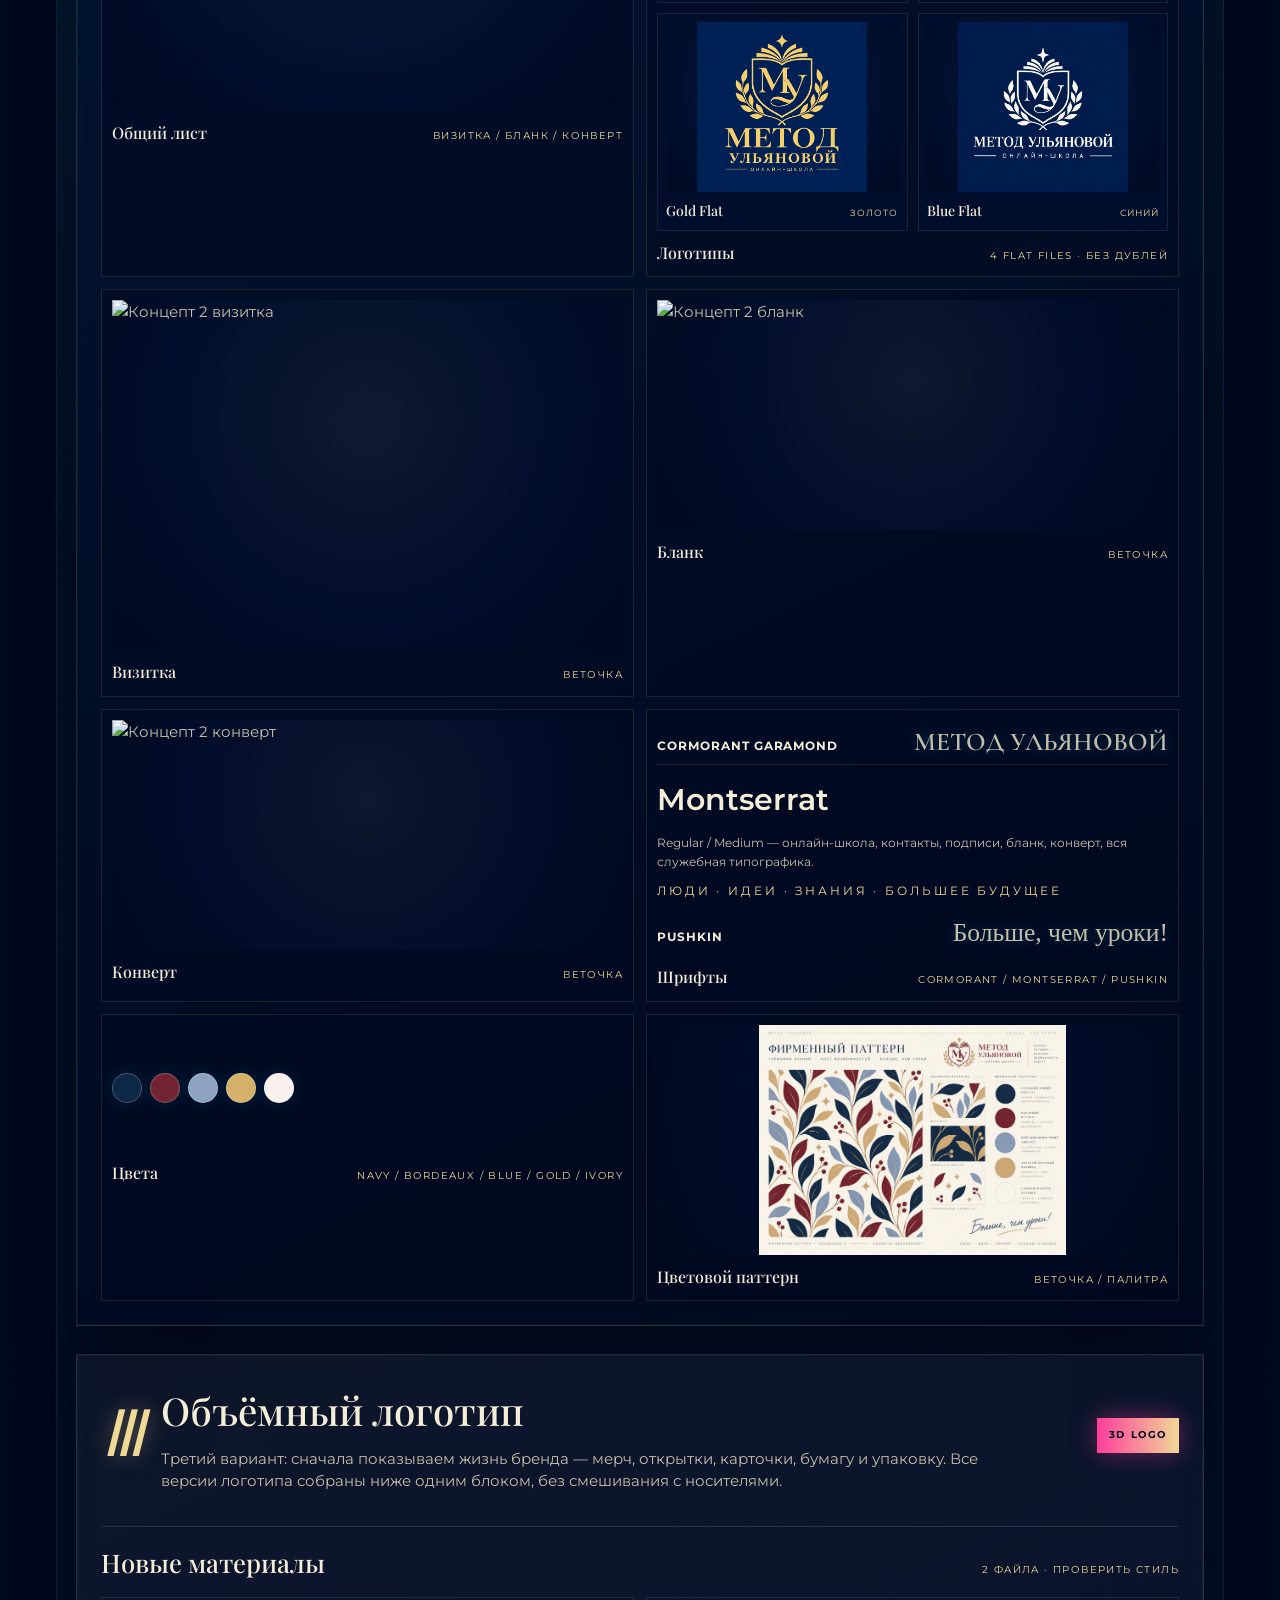
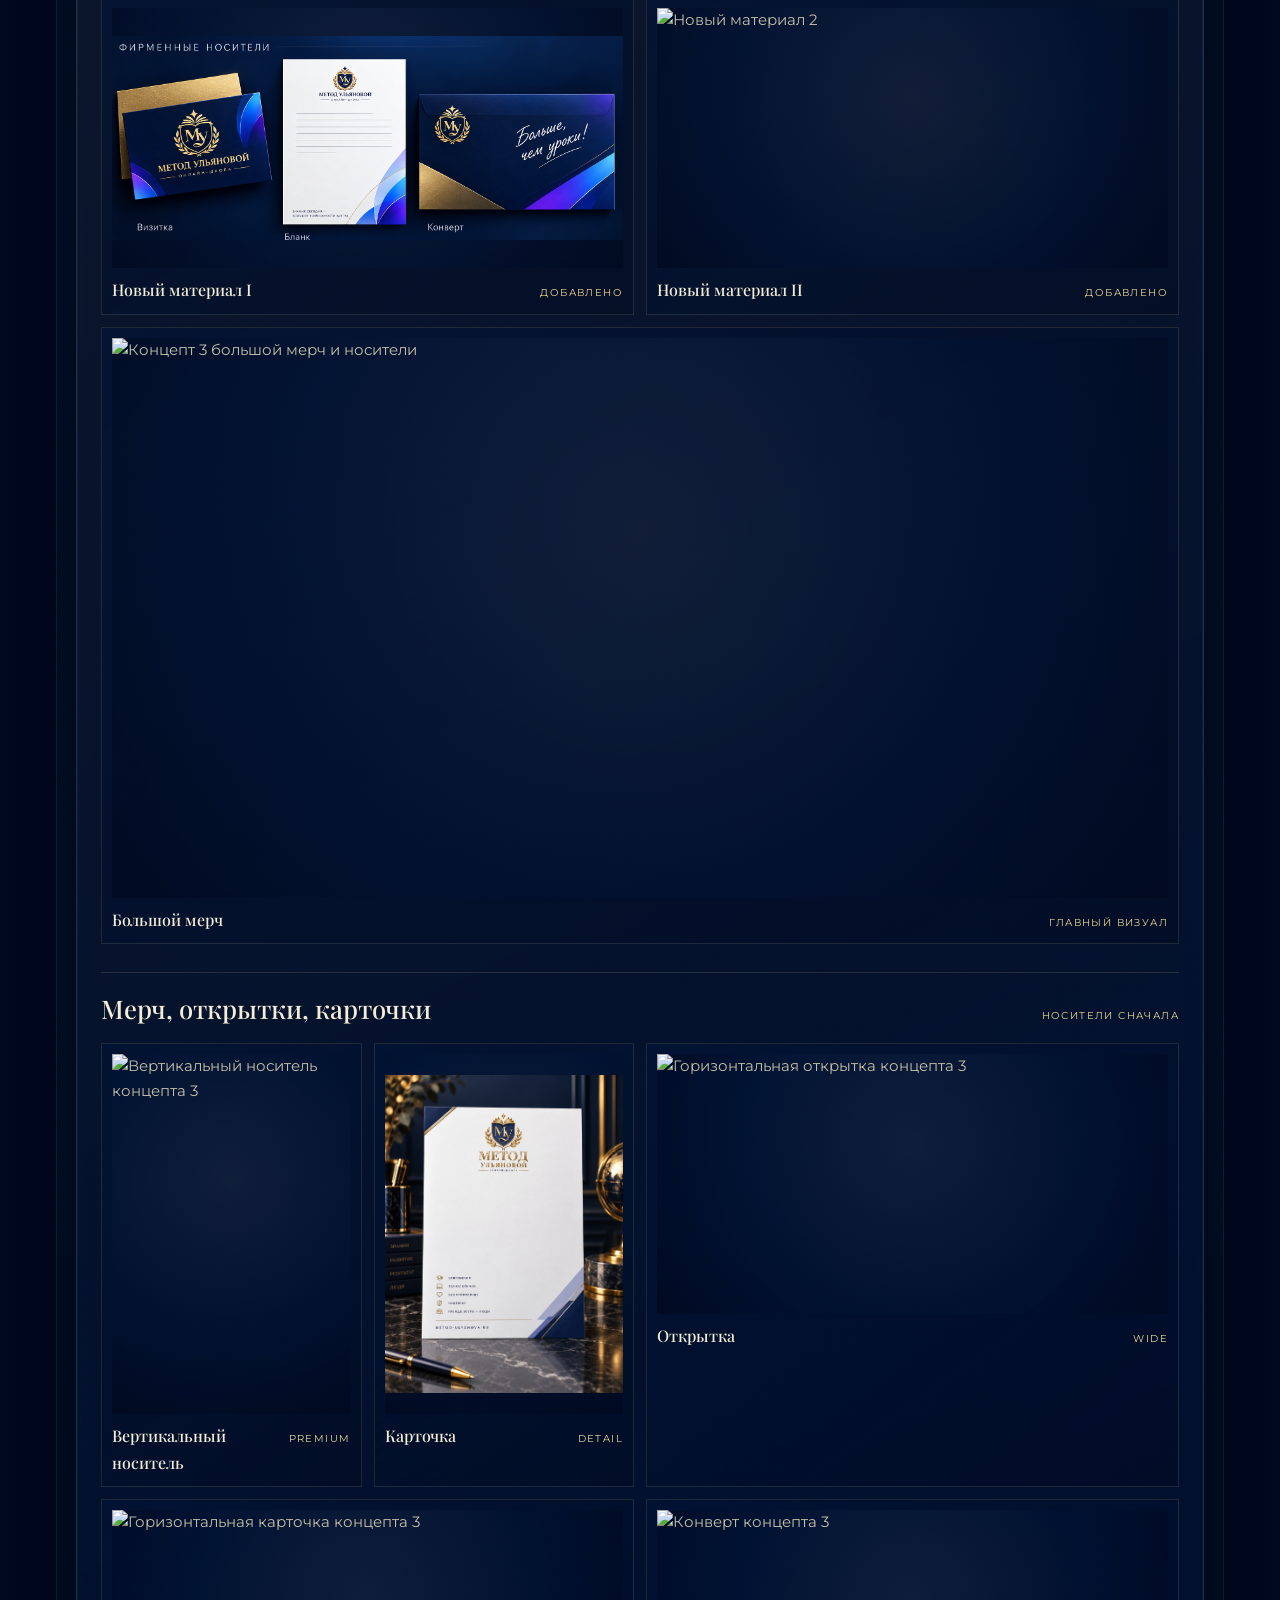
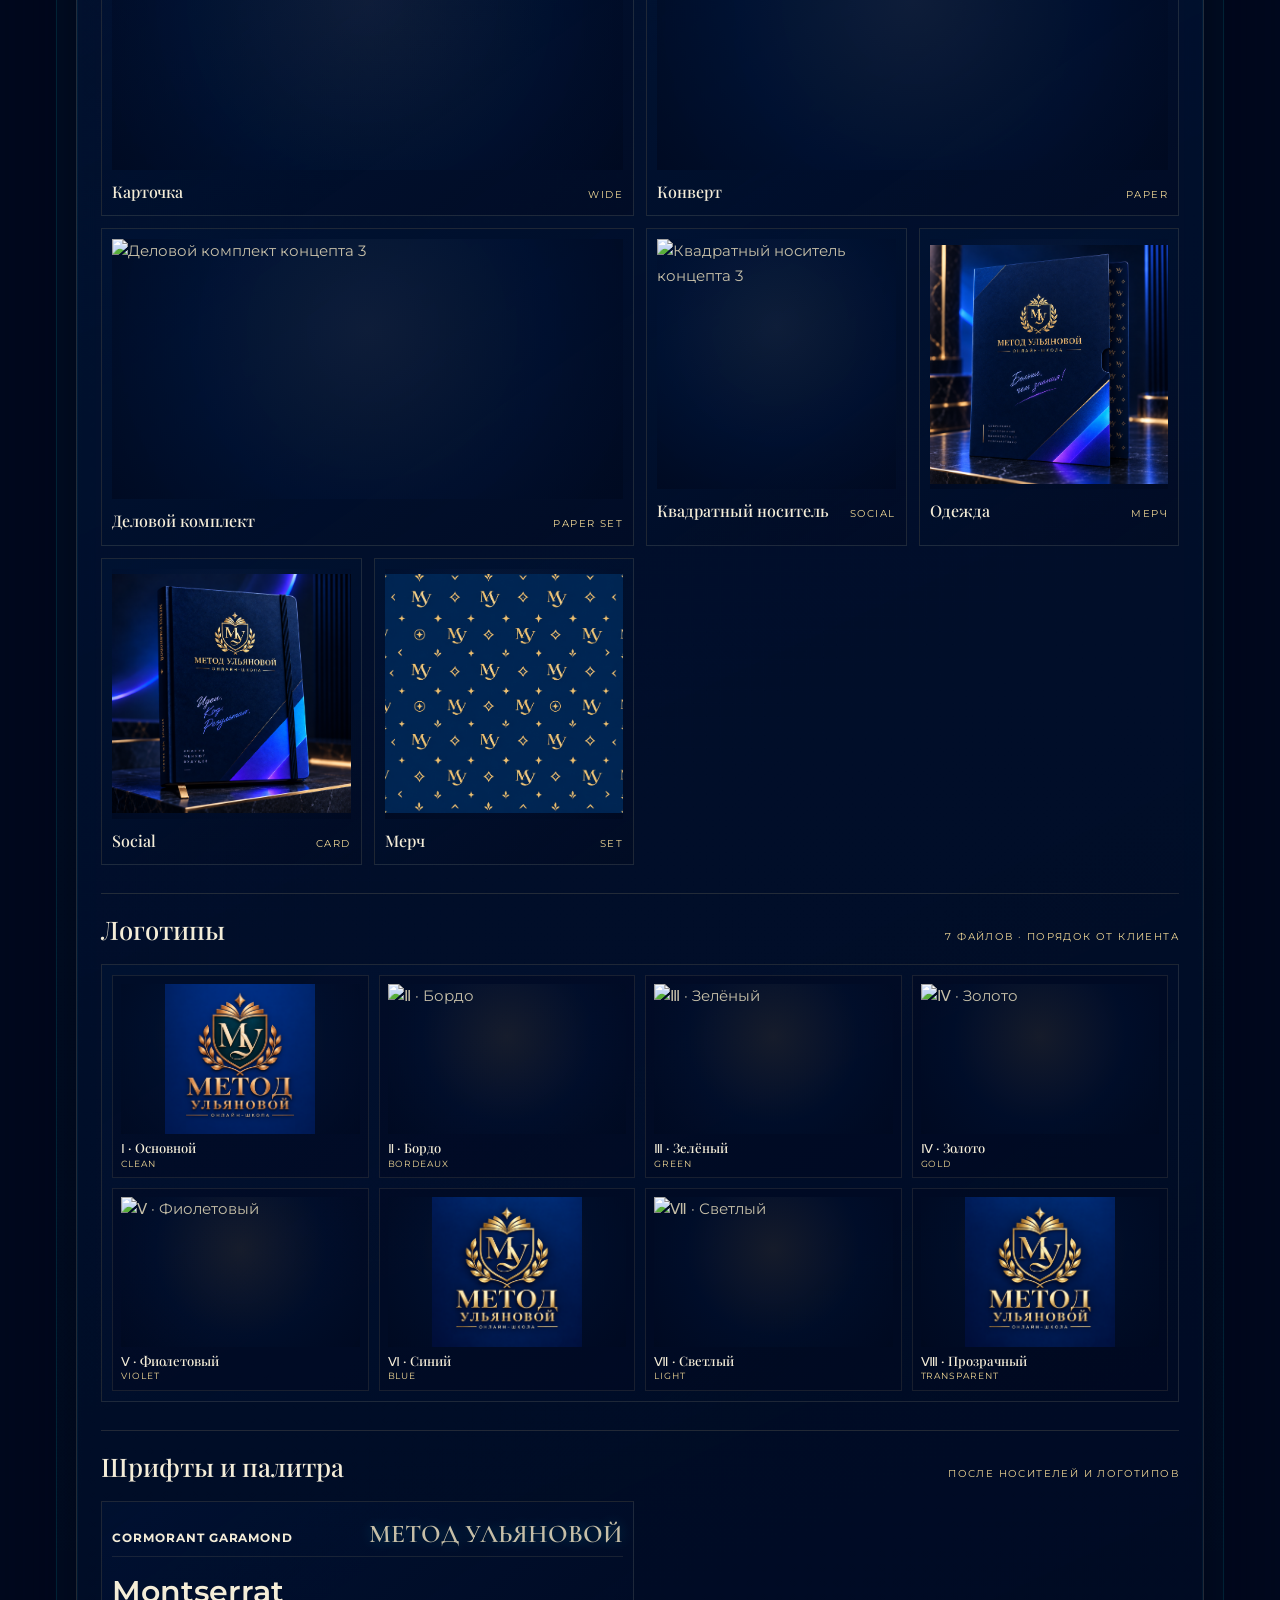
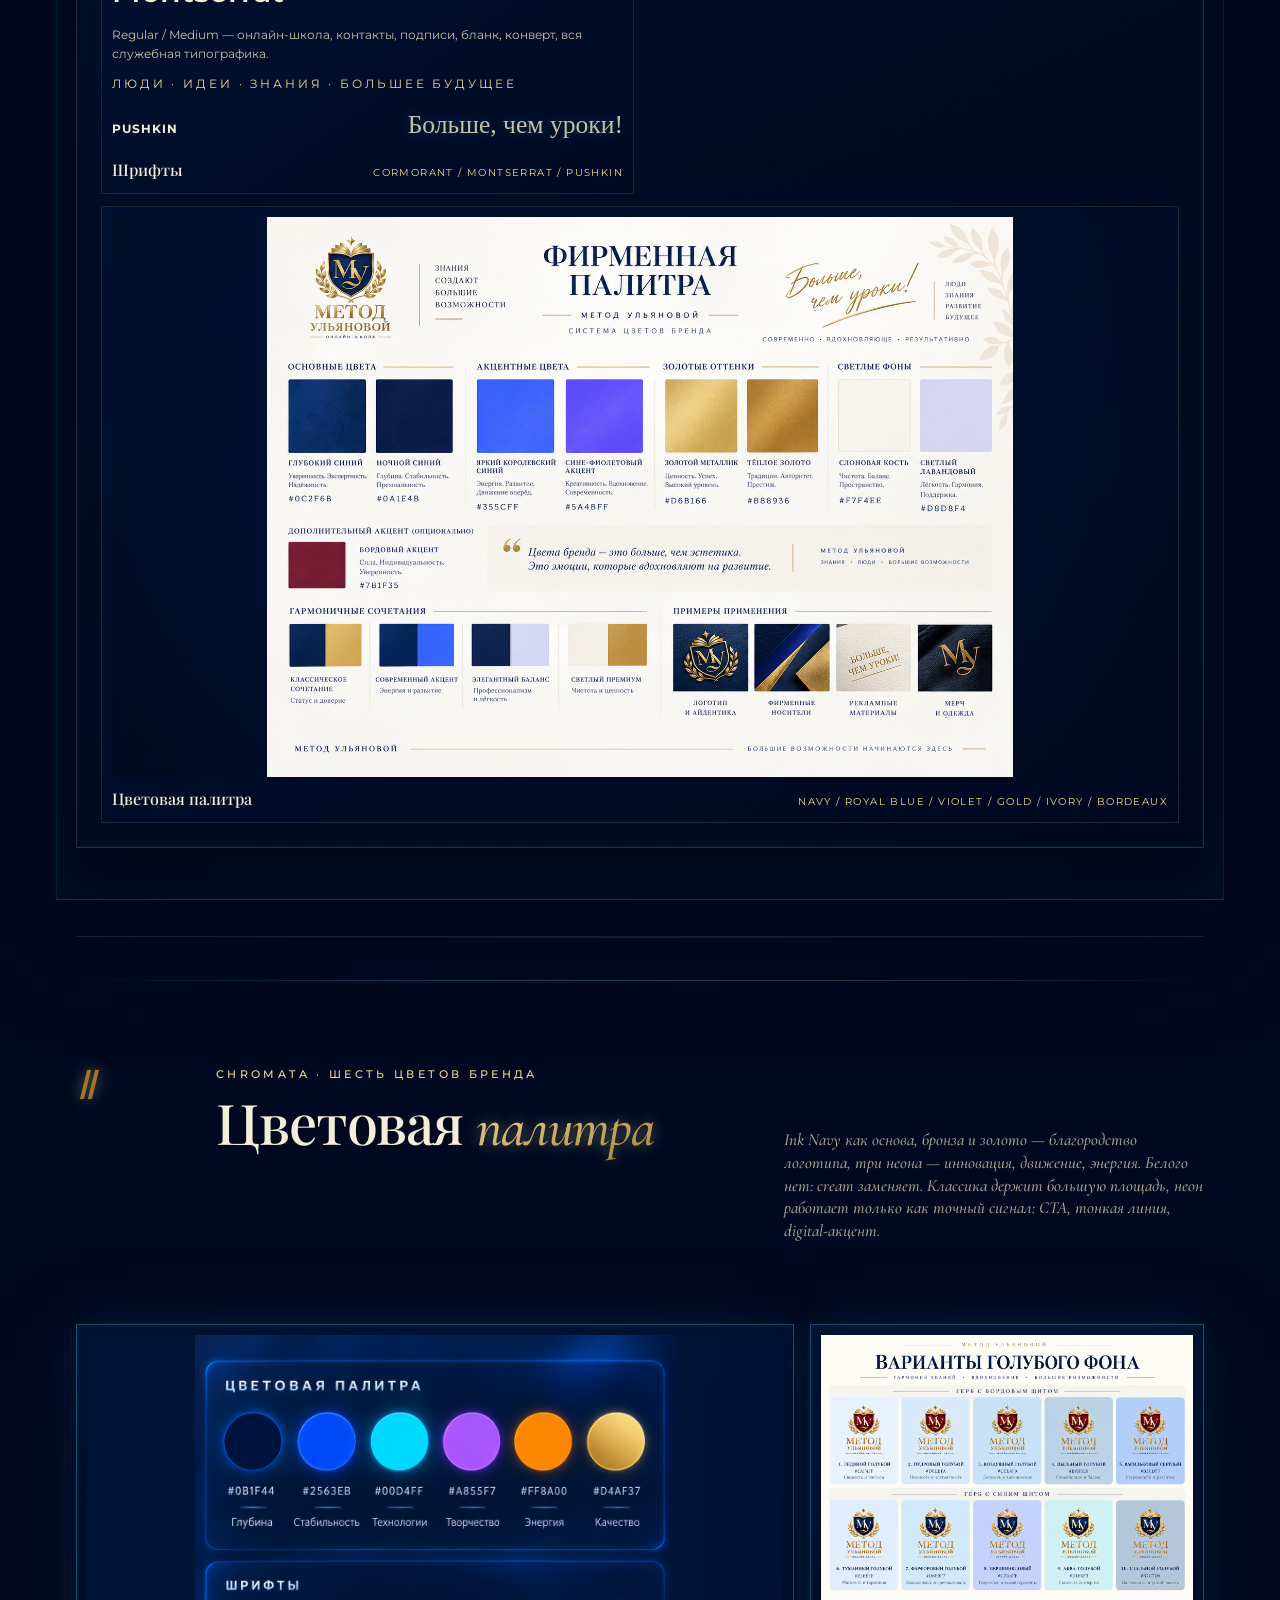
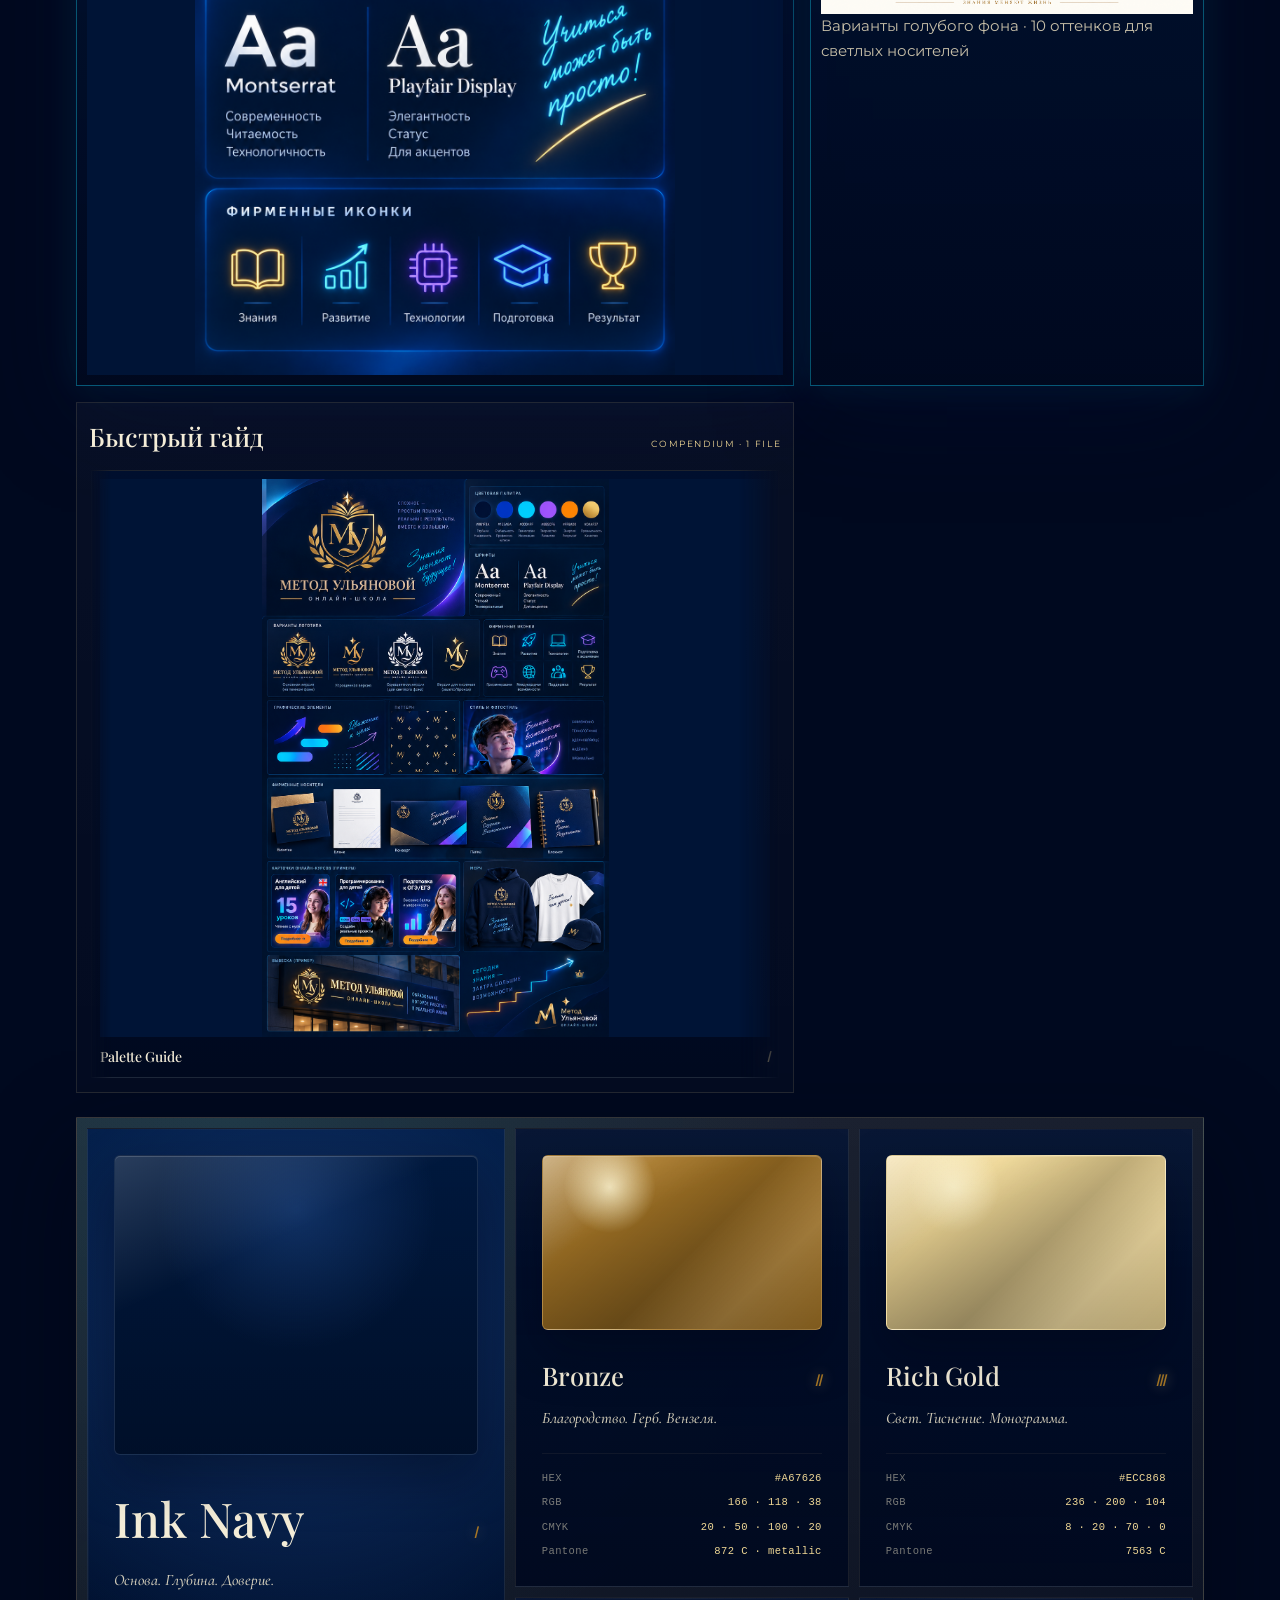
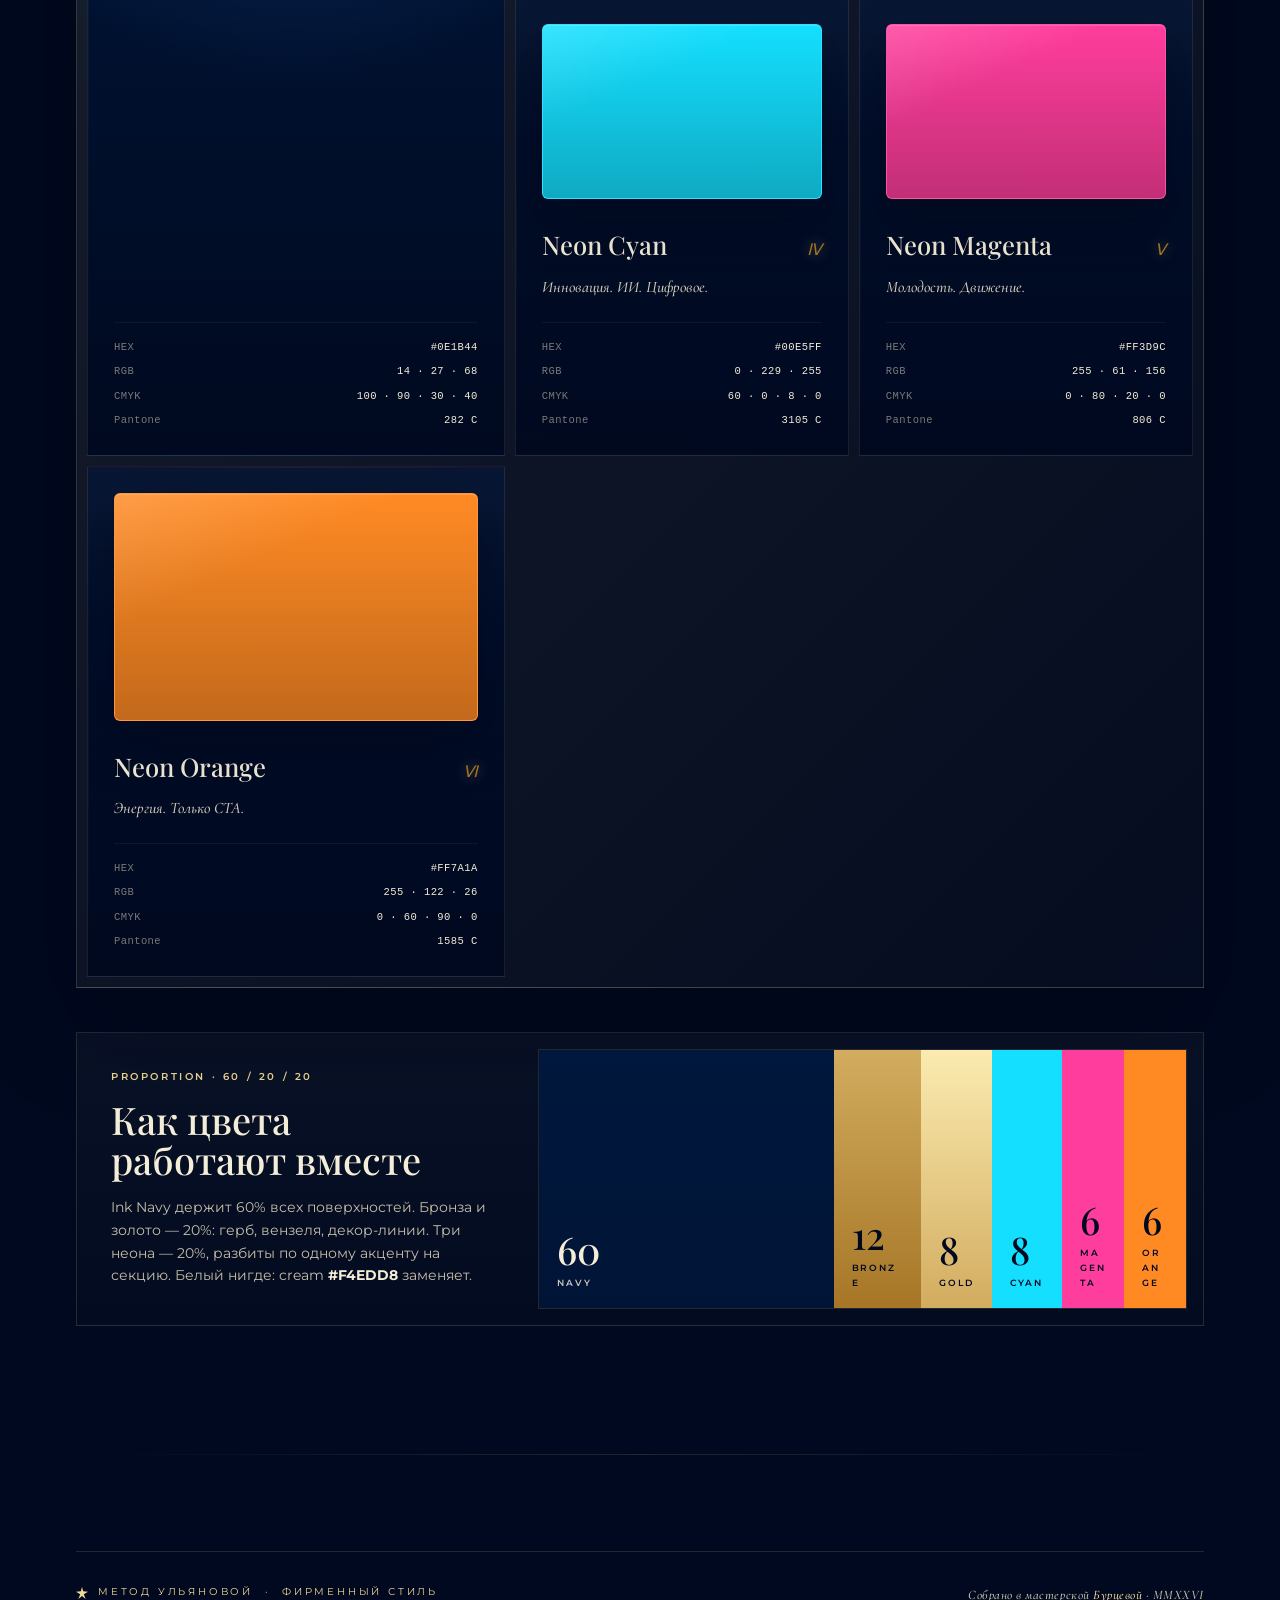
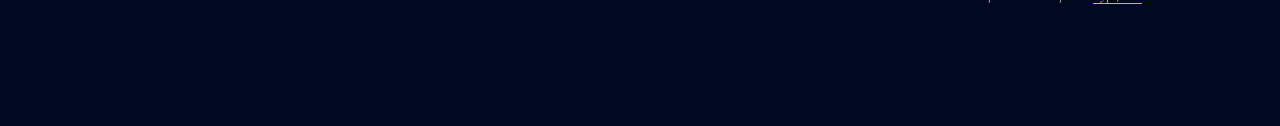
==== commit a6f0948a: "Place transparent crest in concept three sequence" ====
--- a/index.html
+++ b/index.html
@@ -3215,7 +3215,6 @@
           <div class="concept-item big"><img src="assets/concepts-2026-09-12/concept-00/zero-new-02.webp" alt="Нулевой блок дополнительный материал 2"><div class="concept-label"><h4>Материал 2</h4><span>zero block</span></div></div>
           <div class="concept-item big"><img src="assets/concepts-2026-09-12/concept-00/zero-new-03.png" alt="Нулевой блок дополнительный материал 3"><div class="concept-label"><h4>Материал 3</h4><span>zero block</span></div></div>
           <div class="concept-item big"><img src="assets/concepts-2026-09-12/concept-00/zero-new-04.png" alt="Нулевой блок дополнительный материал 4"><div class="concept-label"><h4>Материал 4</h4><span>zero block</span></div></div>
-          <div class="concept-item hero-wide"><img src="assets/concepts-2026-09-12/concept-00/transparent-crest.png" alt="Герб на прозрачном фоне"><div class="concept-label"><h4>Прозрачный</h4><span>transparent crest</span></div></div>
         </div>
       </article>
 
@@ -3293,6 +3292,7 @@
             <div class="logo-seq-card"><img src="assets/concepts-2026-09-12/concept-03/logo-line-06.png" alt="Ⅴ · Фиолетовый"><div><b>Ⅴ · Фиолетовый</b><span>Violet</span></div></div>
             <div class="logo-seq-card"><img src="assets/concepts-2026-09-12/concept-03/logo-line-07.png" alt="Ⅵ · Синий"><div><b>Ⅵ · Синий</b><span>Blue</span></div></div>
             <div class="logo-seq-card"><img src="assets/concepts-2026-09-12/concept-03/logo-line-03.png" alt="Ⅶ · Светлый"><div><b>Ⅶ · Светлый</b><span>Light</span></div></div>
+            <div class="logo-seq-card"><img src="assets/concepts-2026-09-12/concept-03/transparent-crest.png" alt="Ⅷ · Прозрачный"><div><b>Ⅷ · Прозрачный</b><span>Transparent</span></div></div>
           
           </div>
           <div class="concept-section-title"><b>Шрифты и палитра</b><span>после носителей и логотипов</span></div>
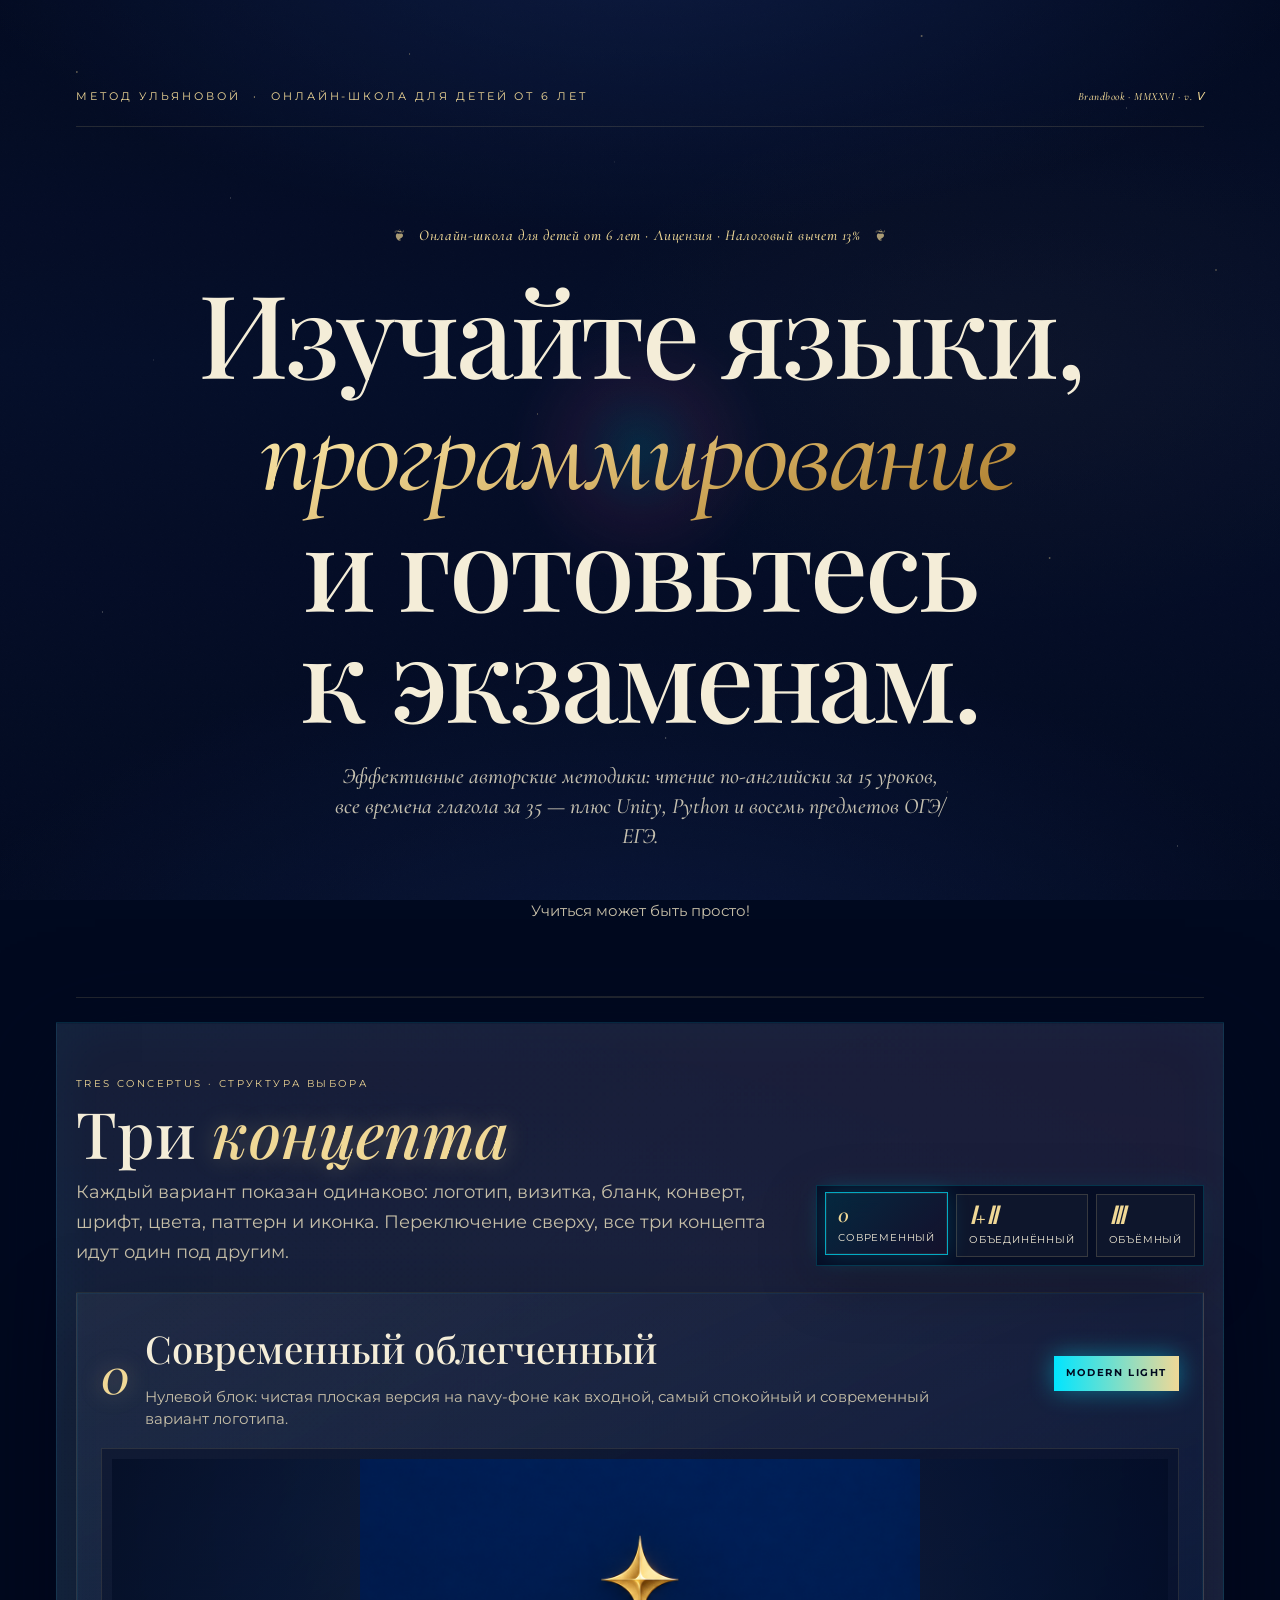
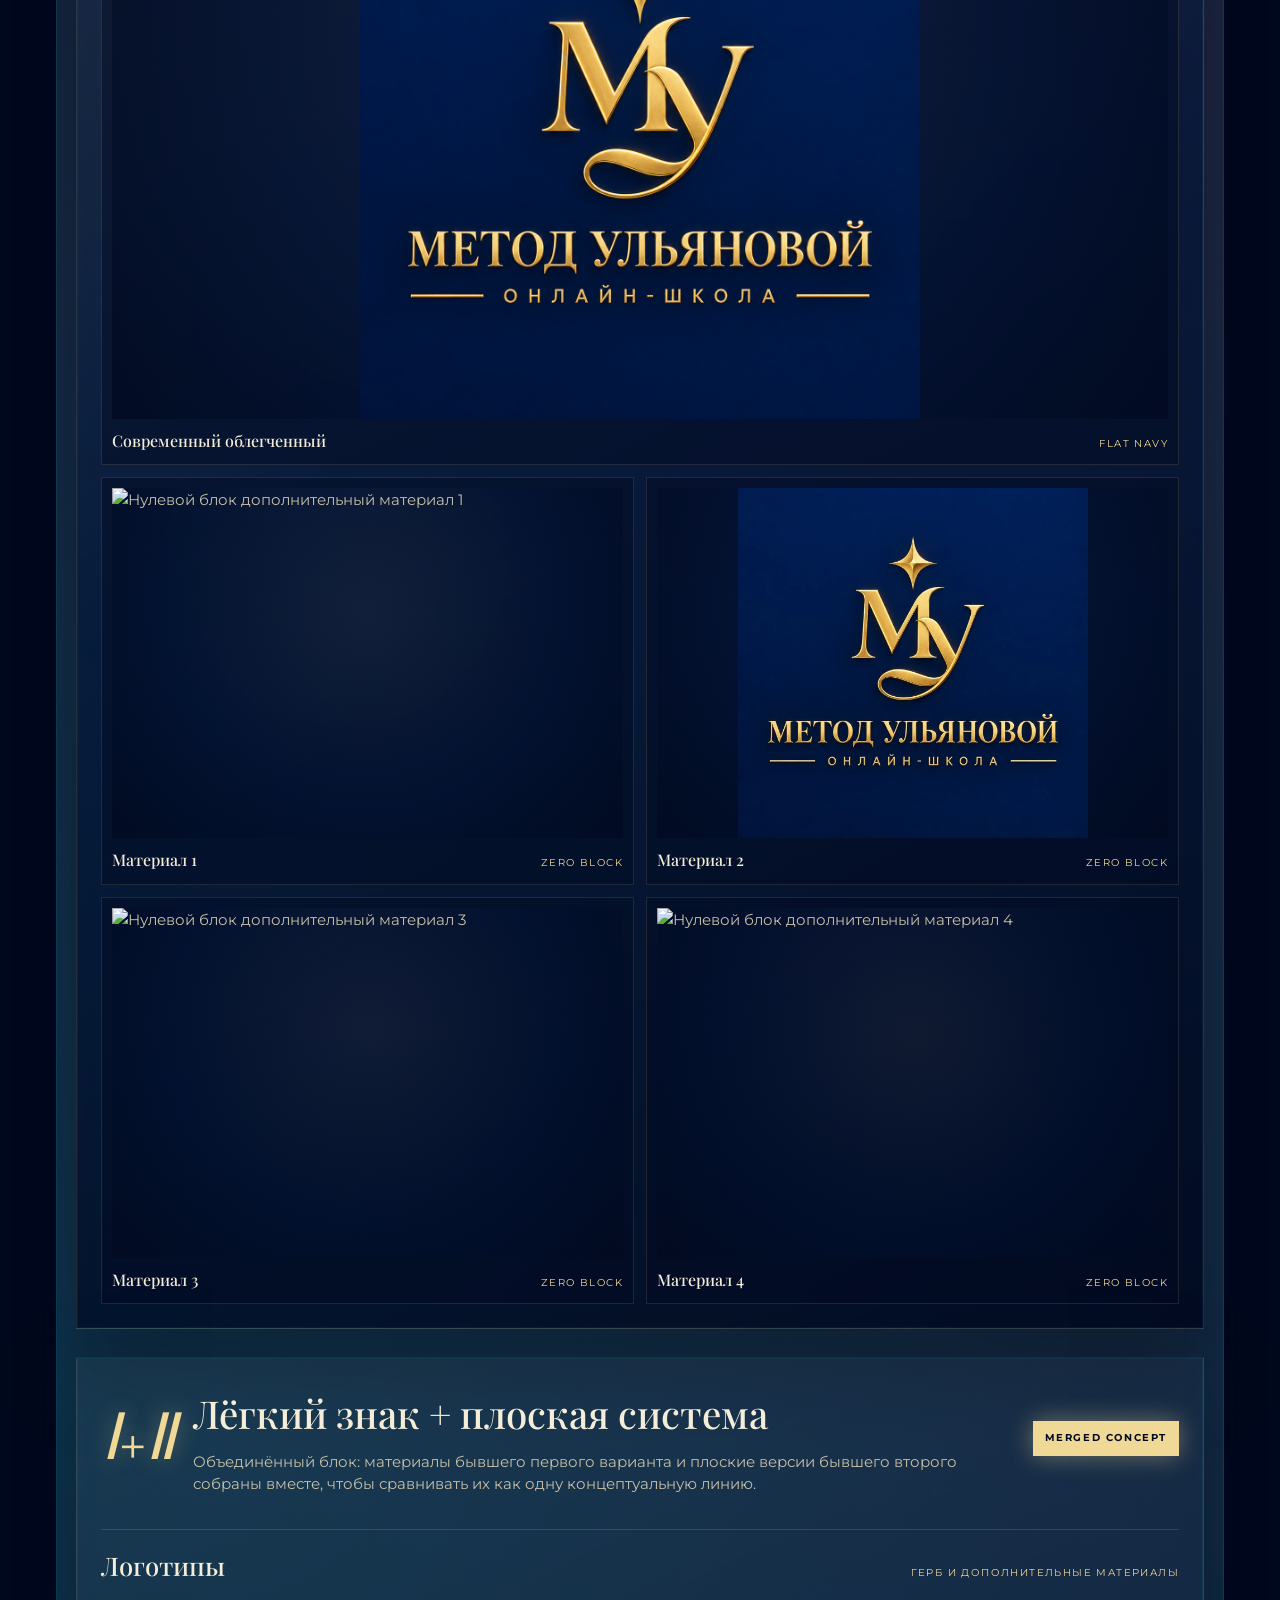
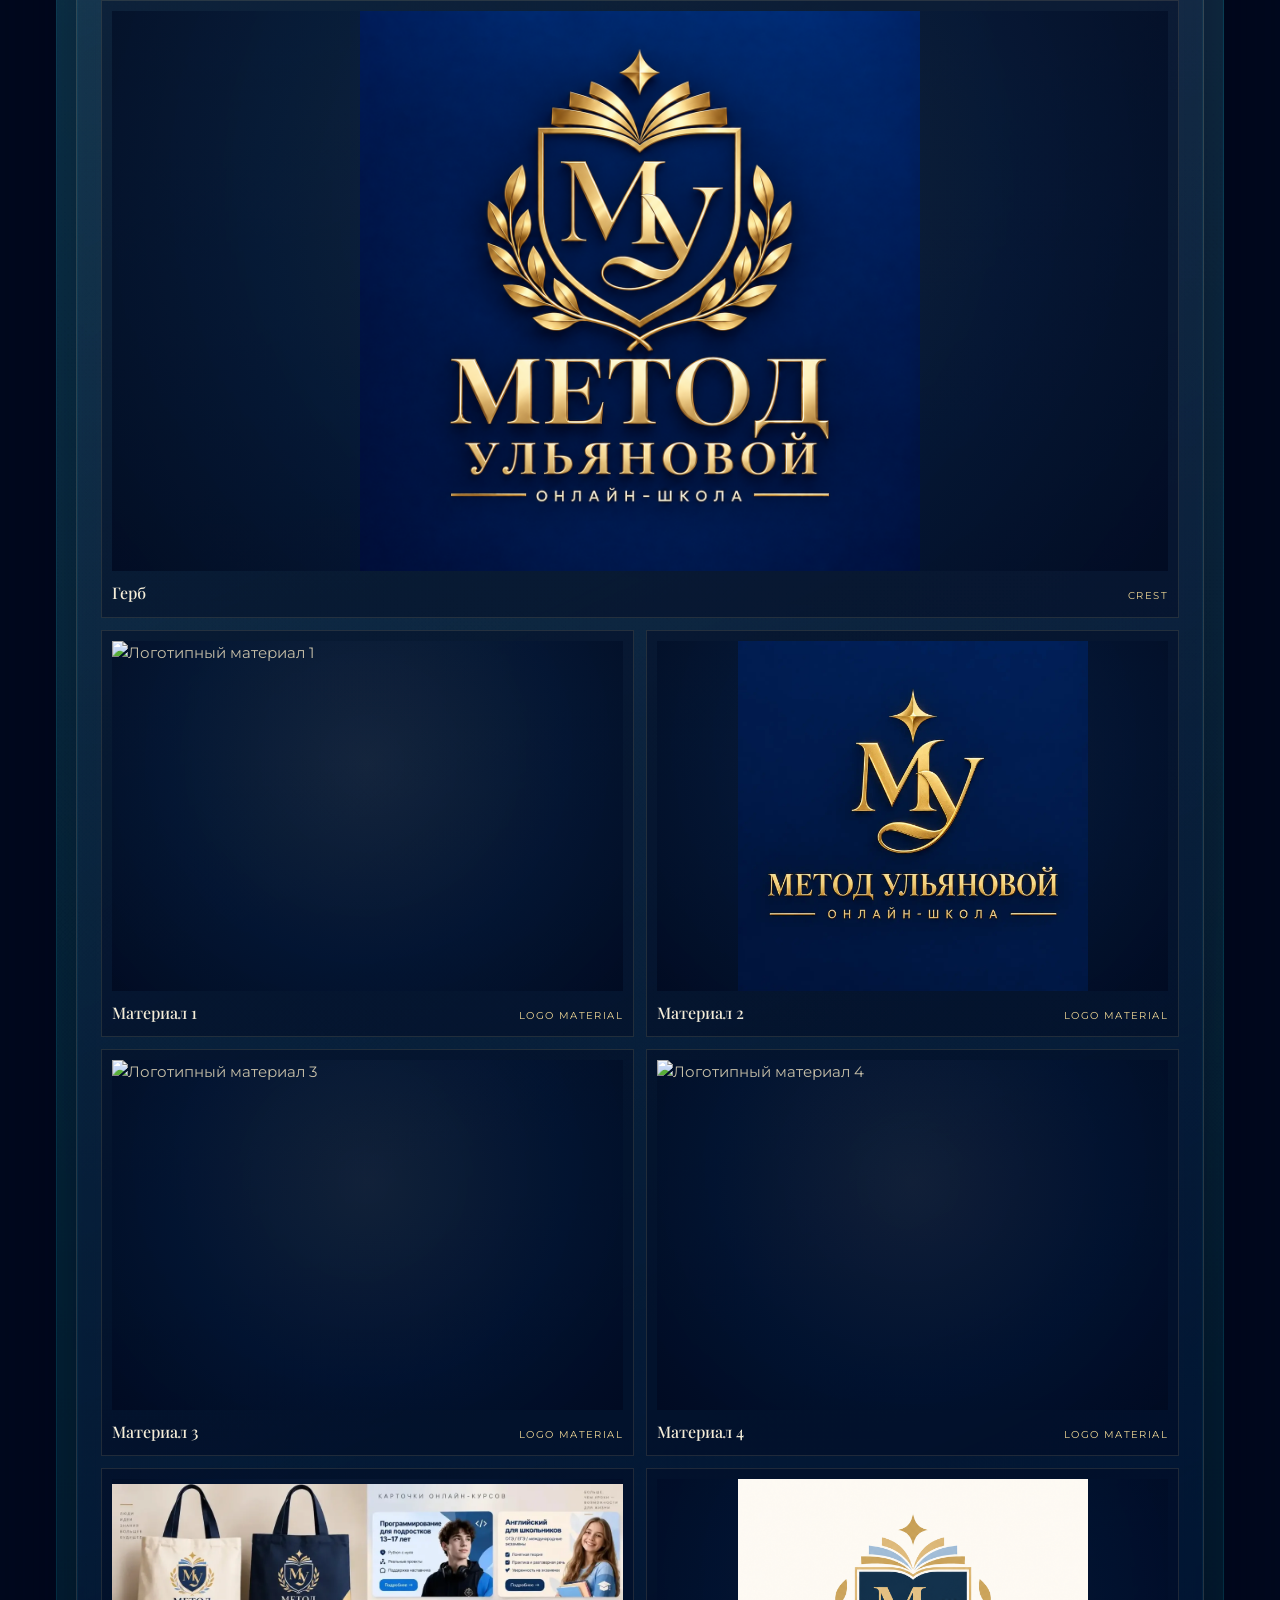
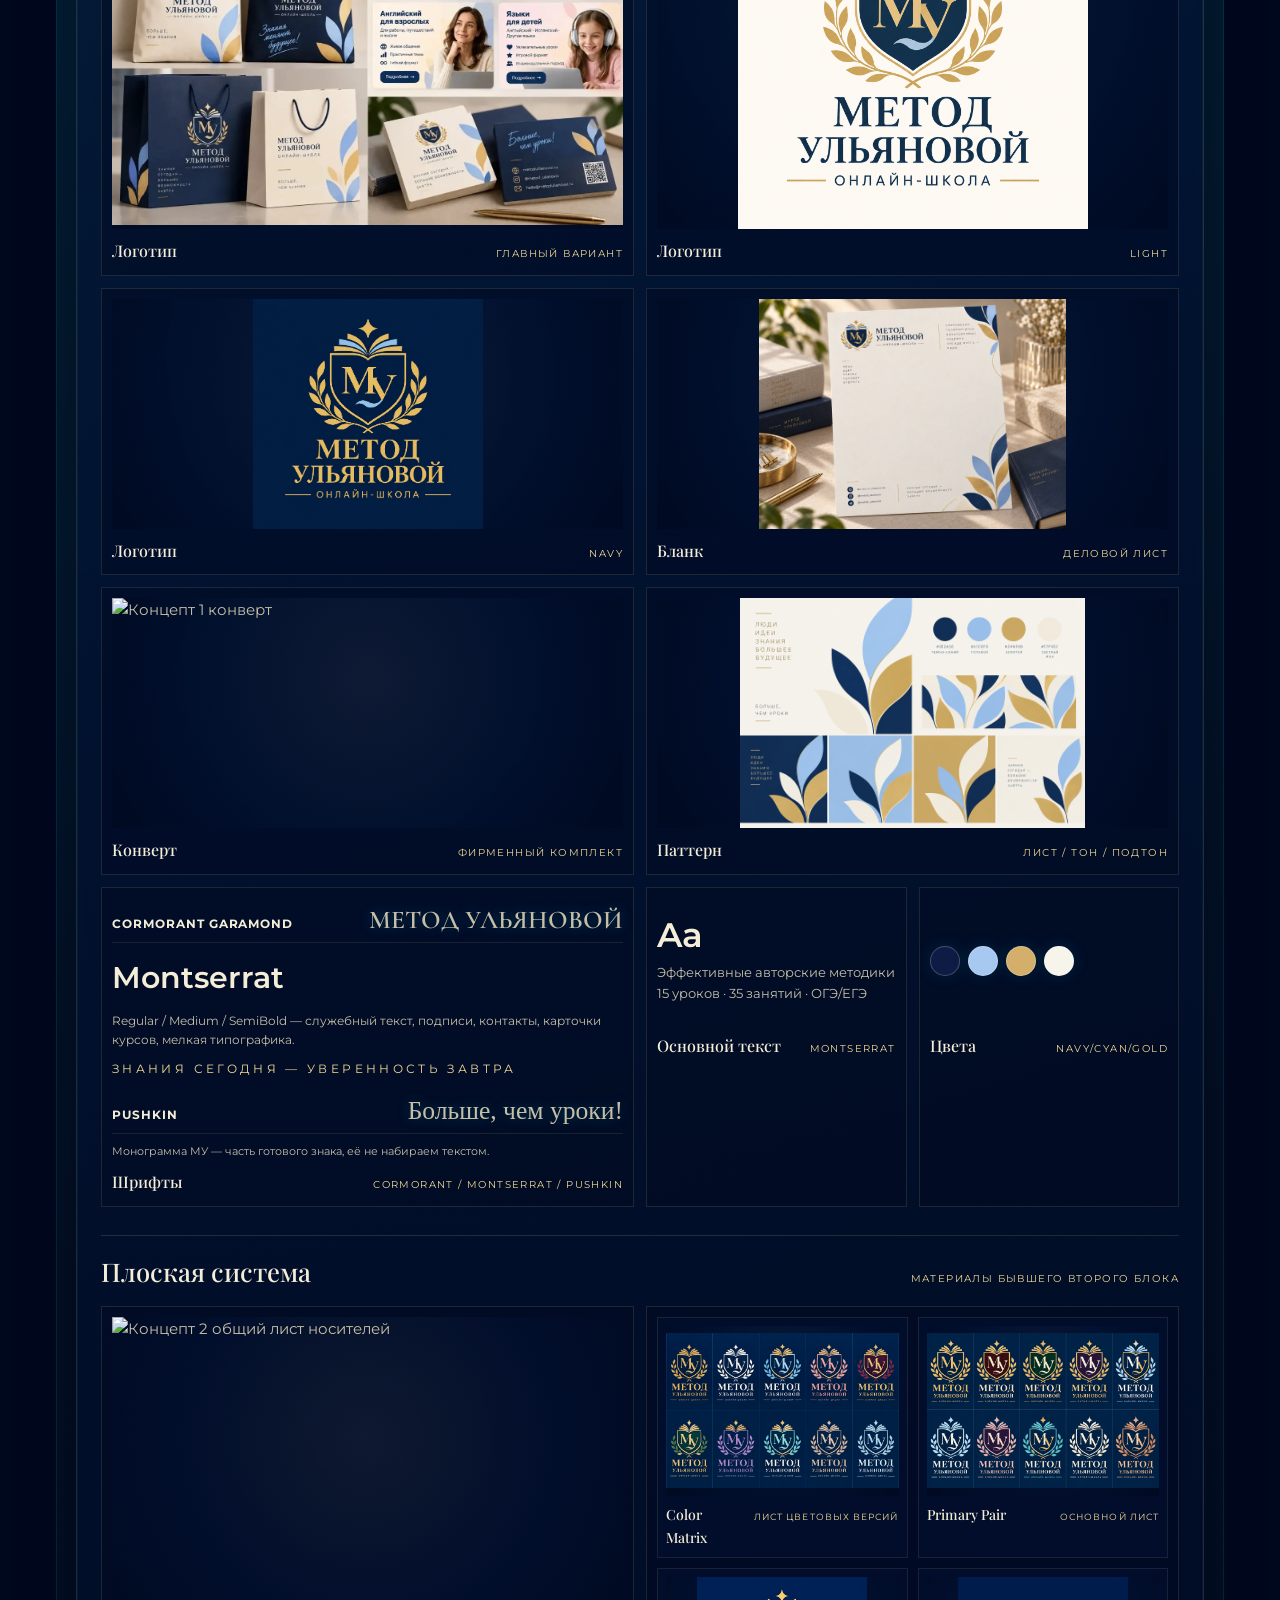
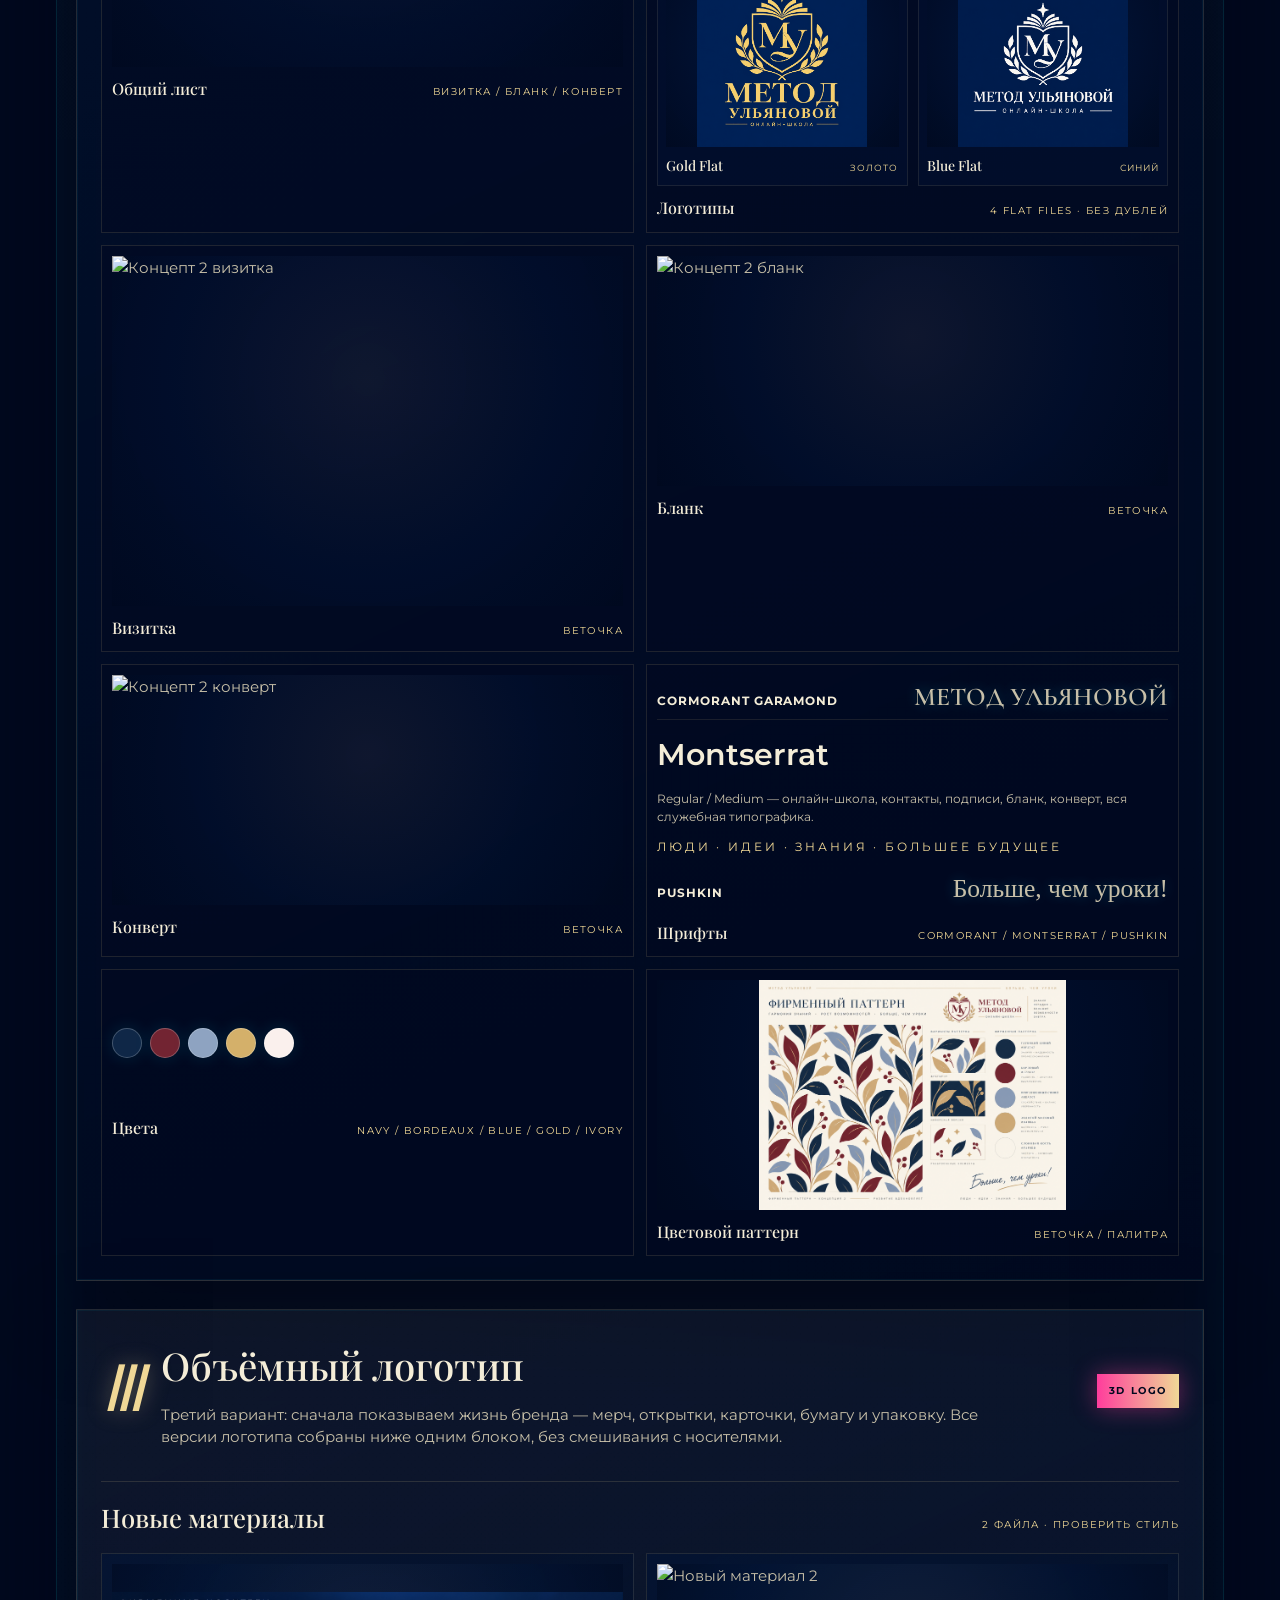
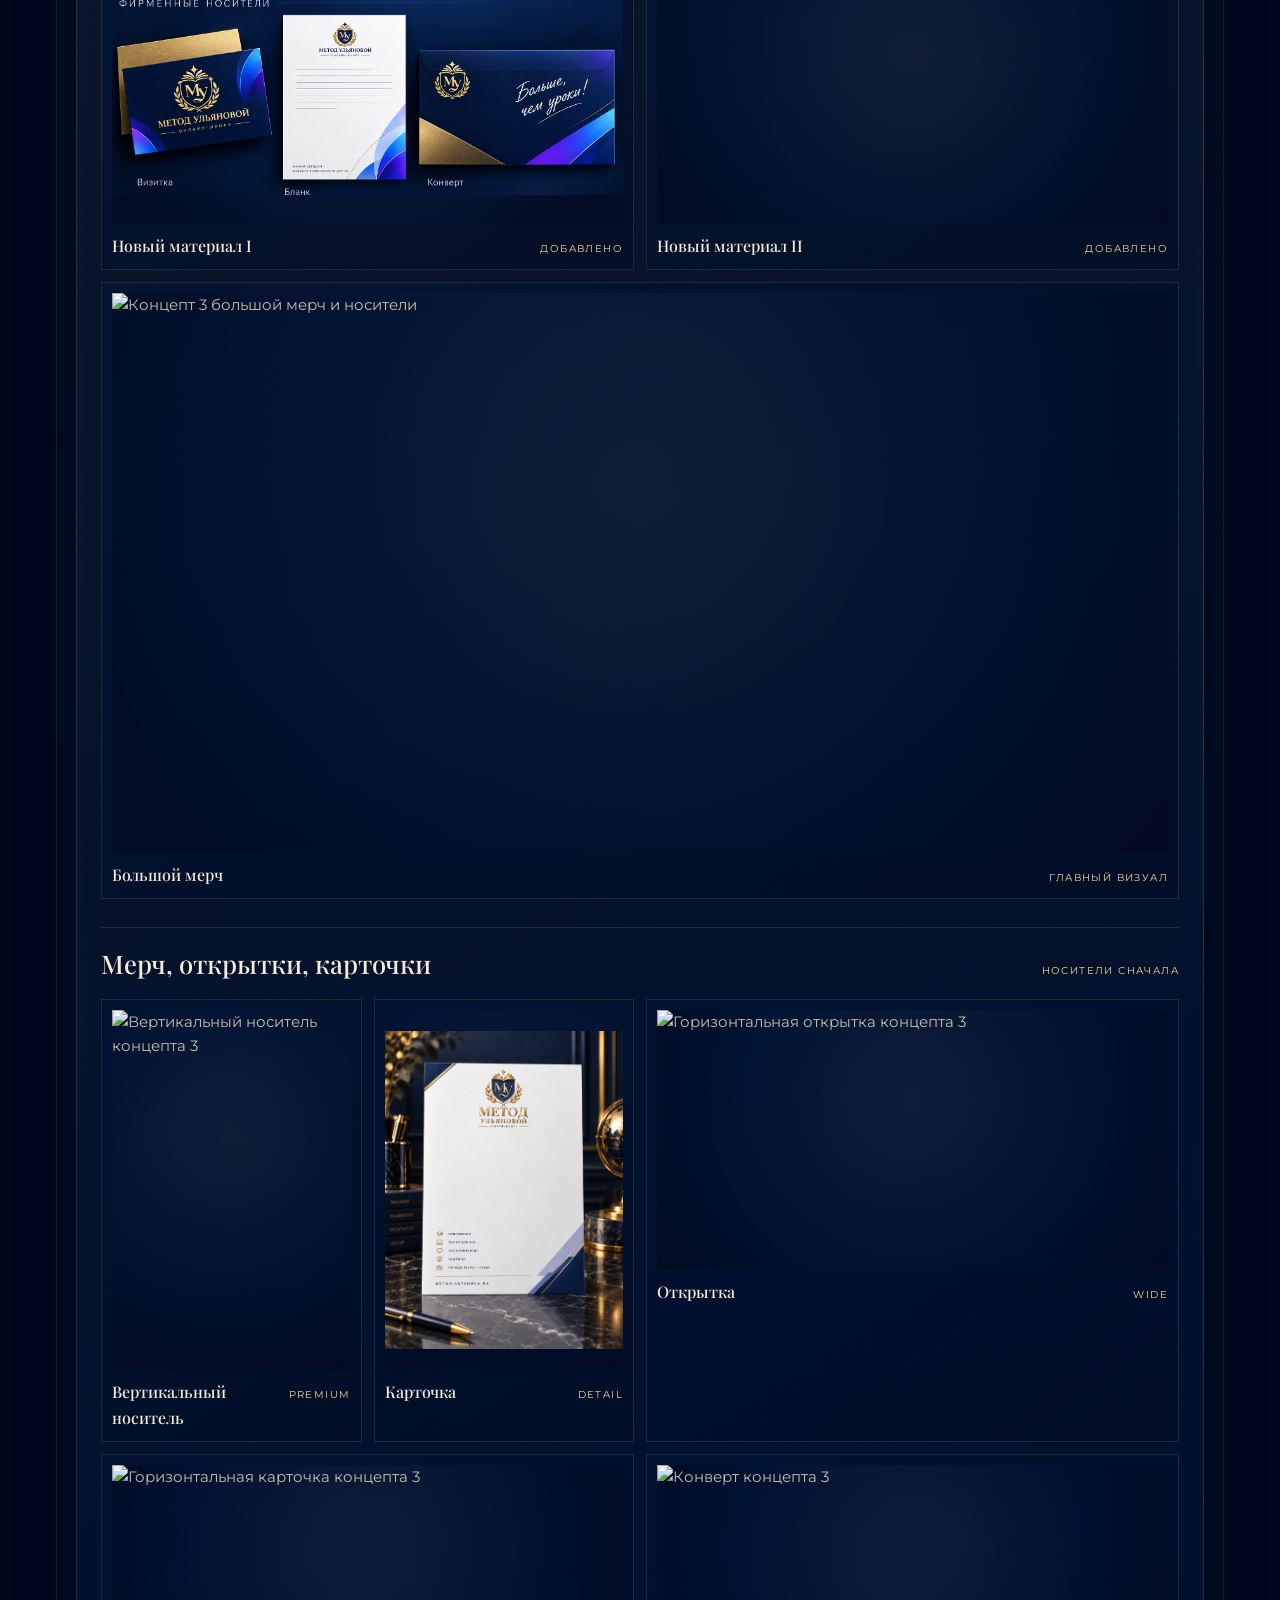
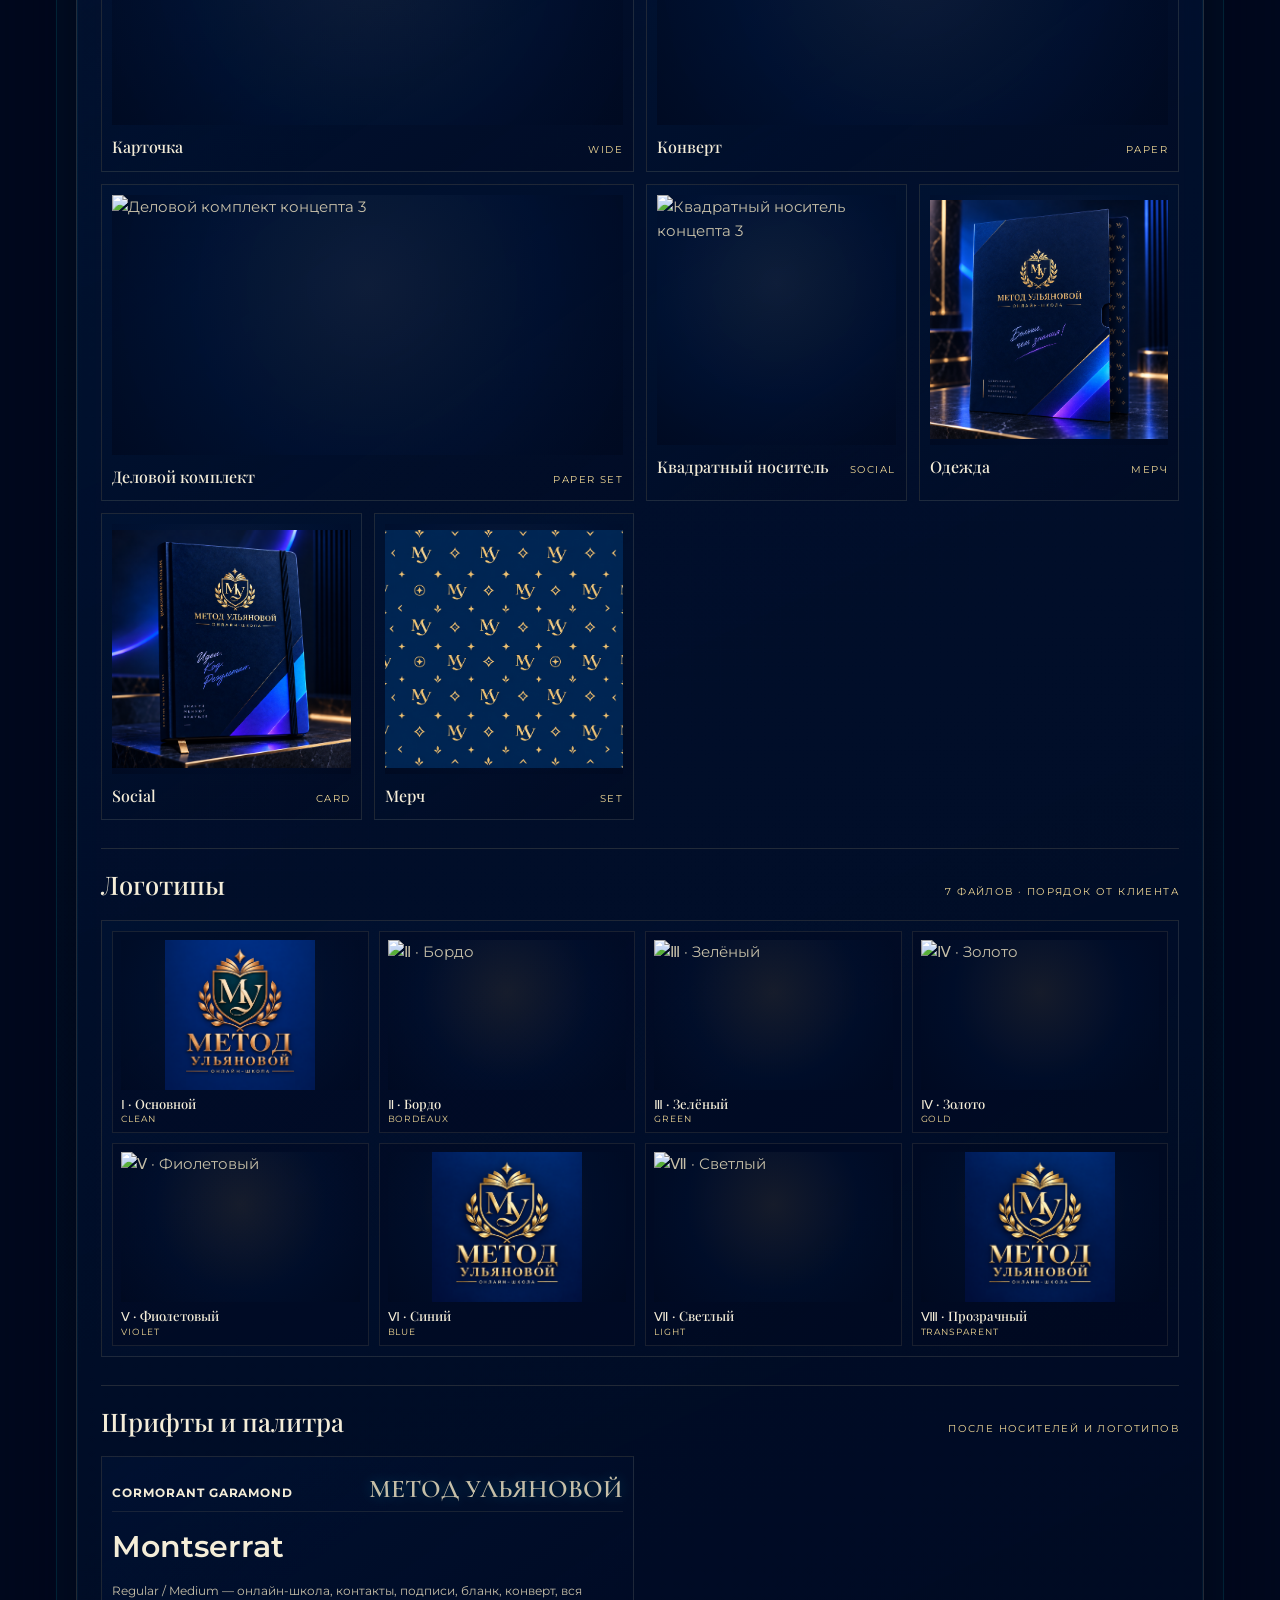
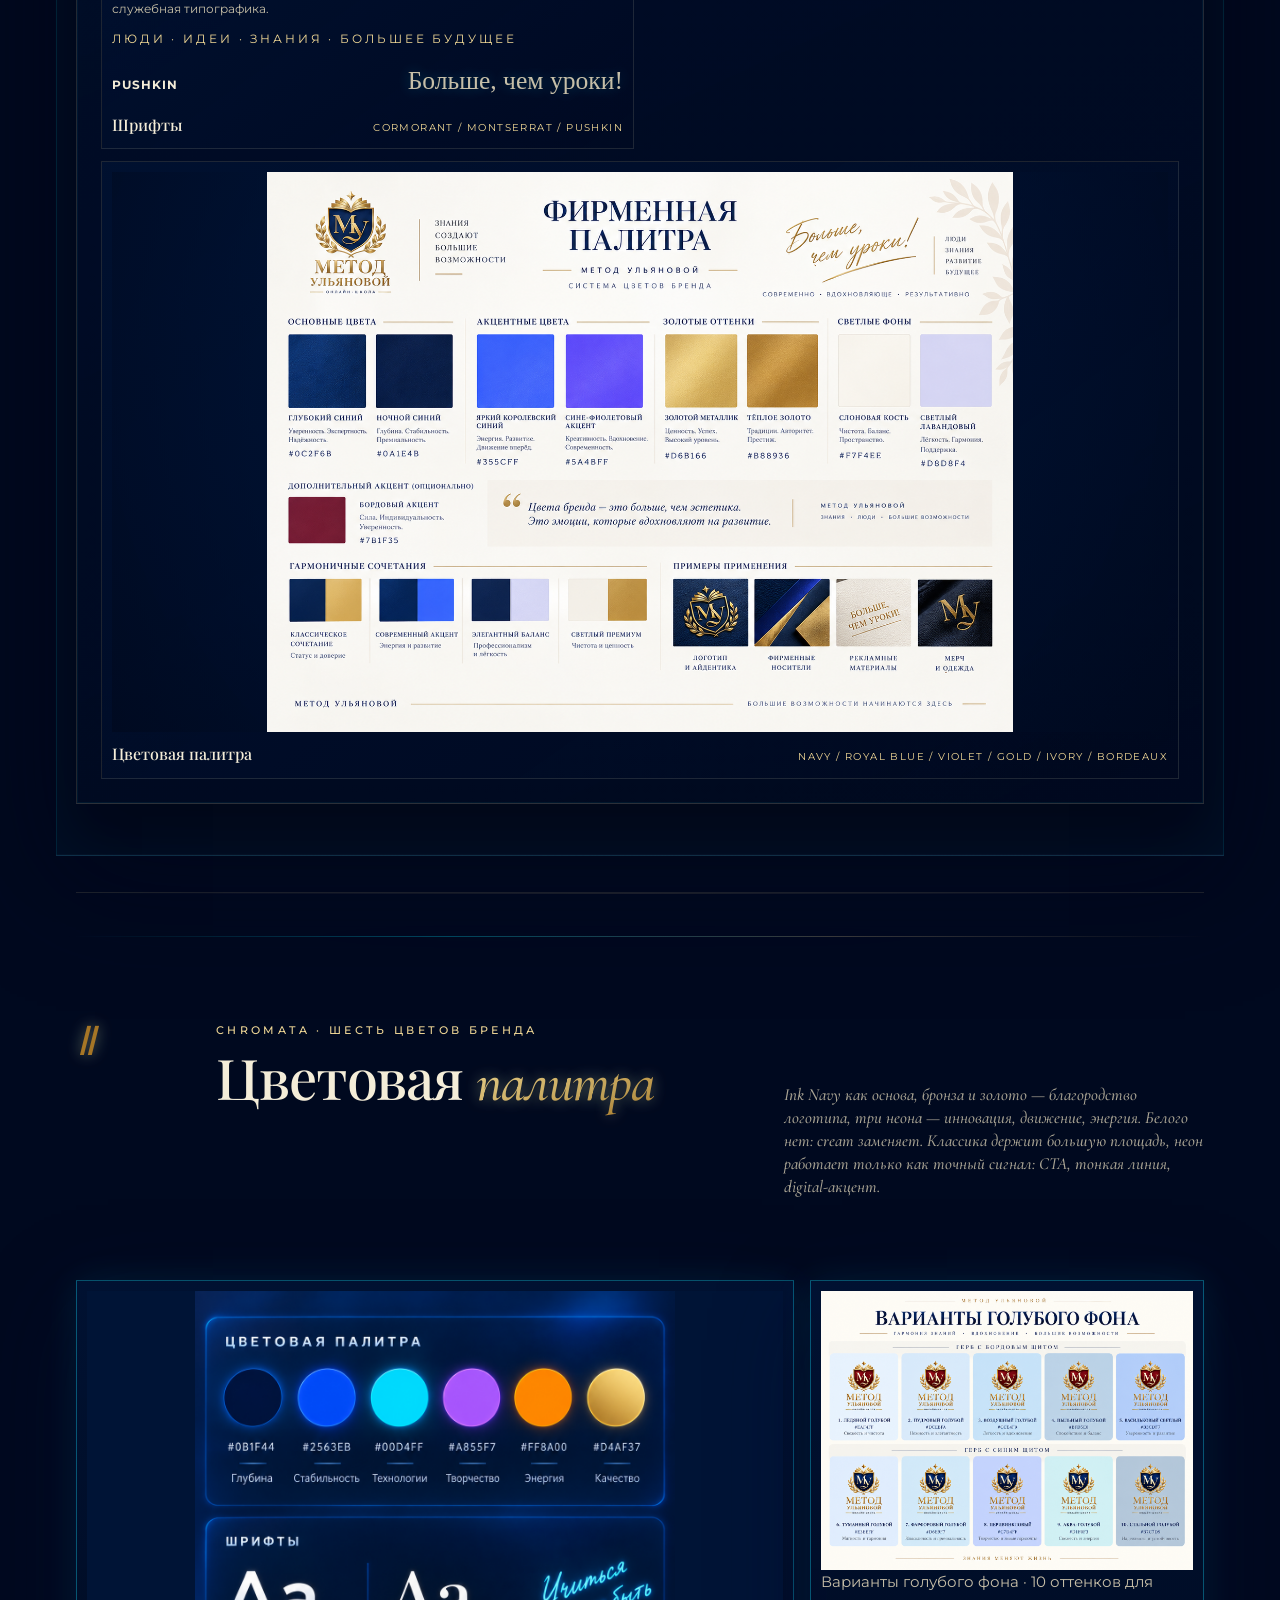
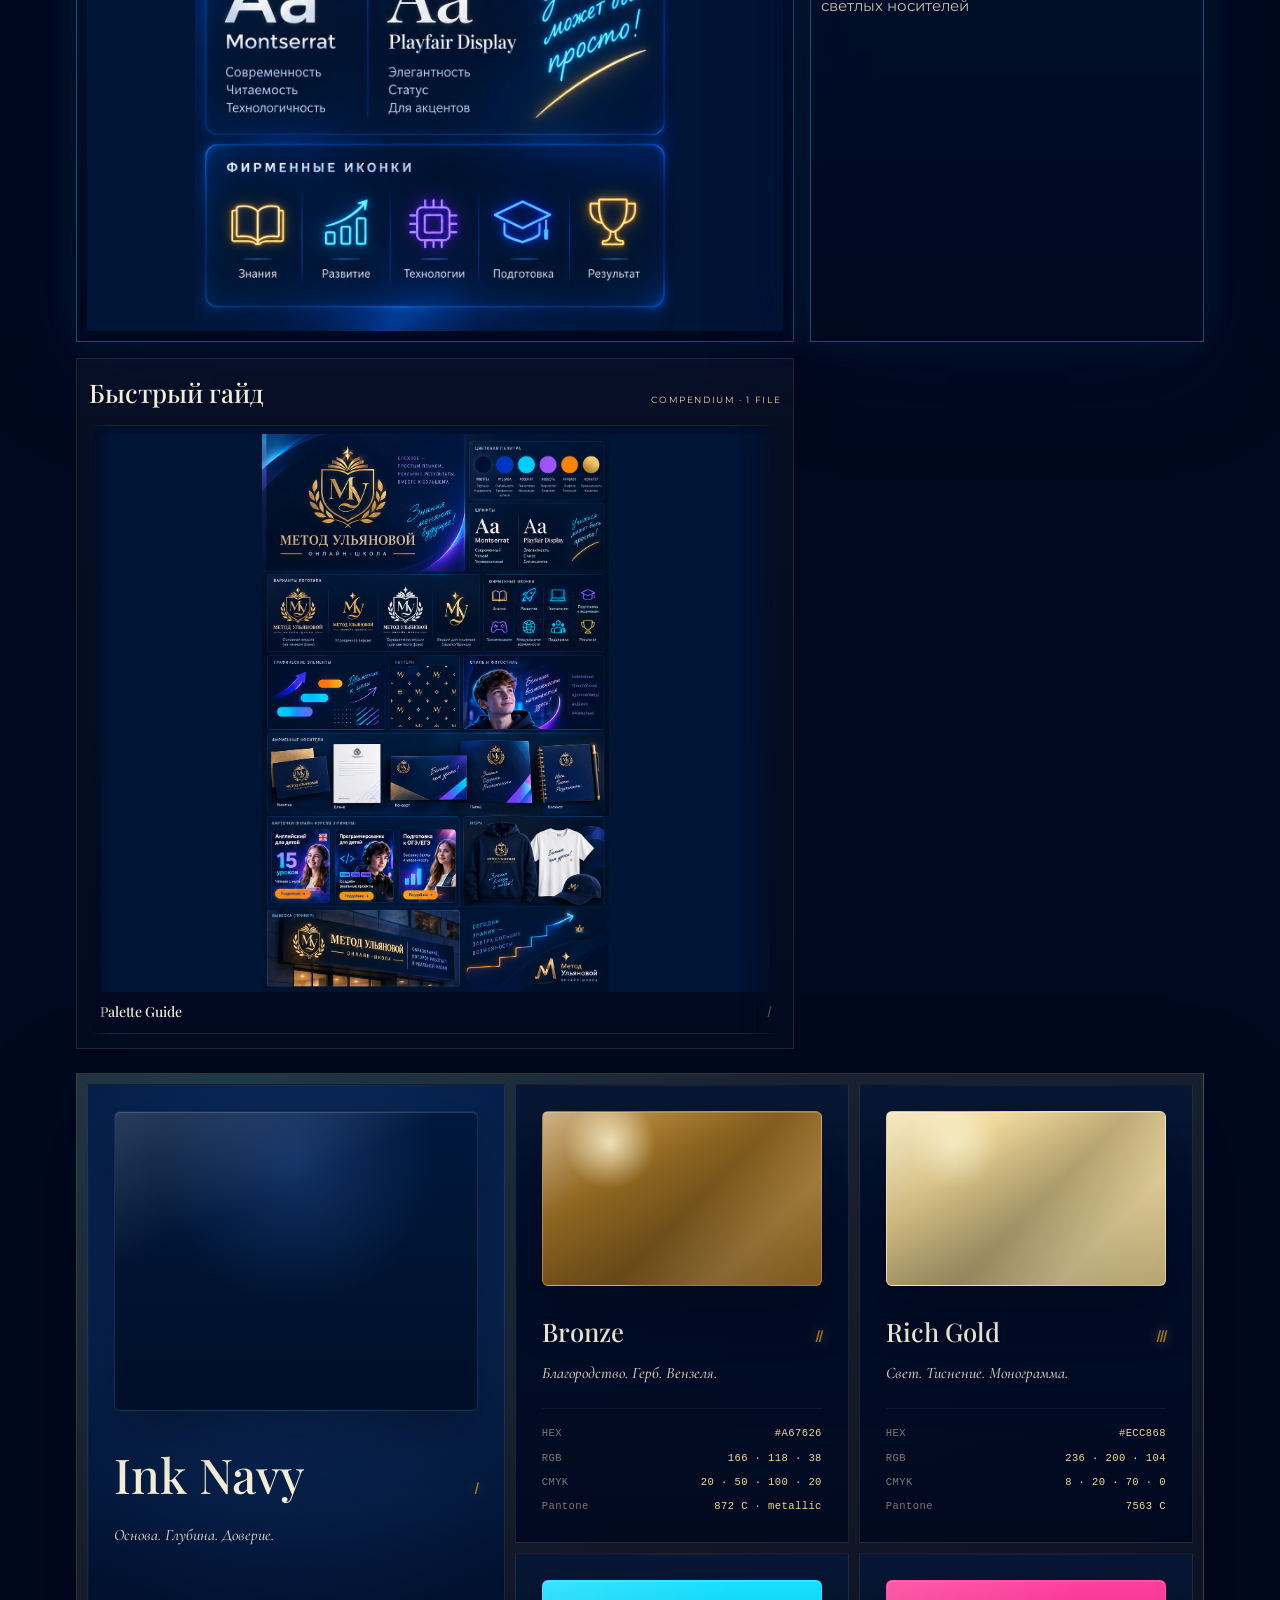
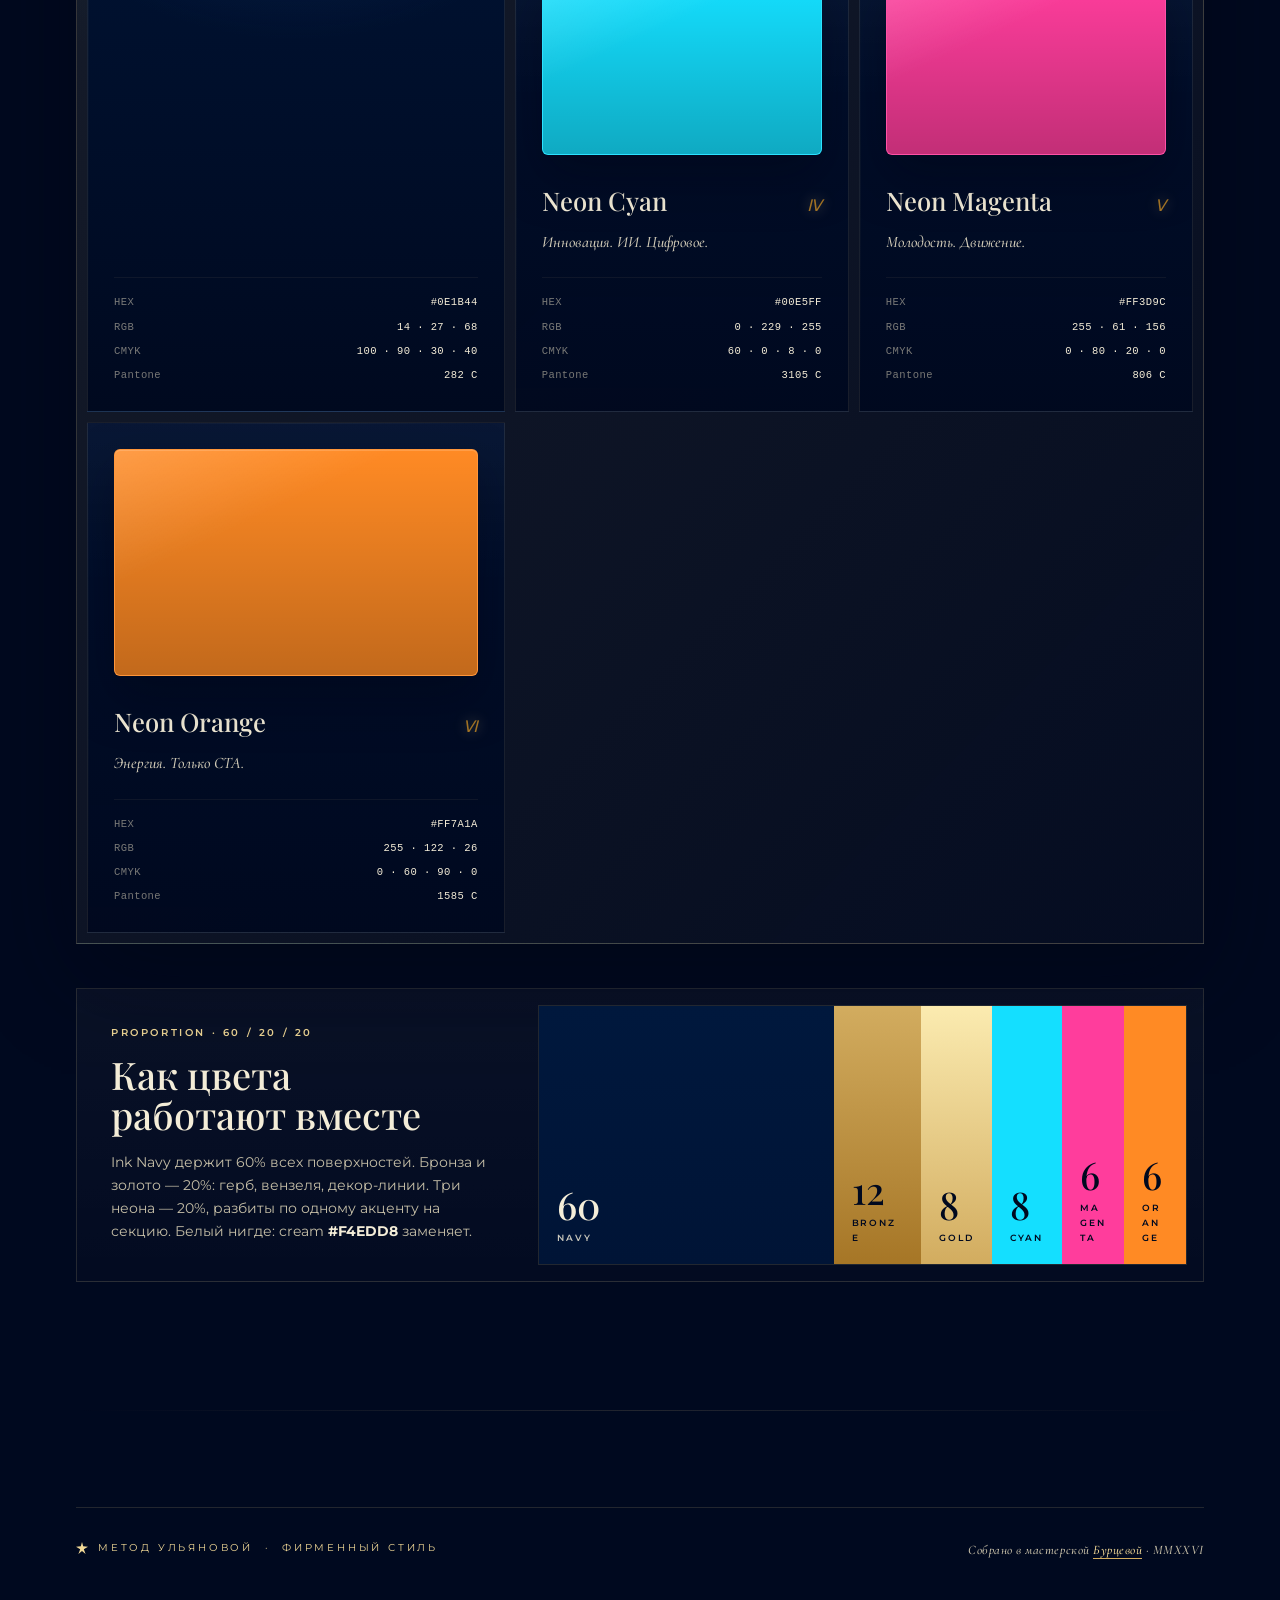
==== commit 523a7fa9: "Add crest and logo materials to merged concept" ====
--- a/index.html
+++ b/index.html
@@ -3221,6 +3221,12 @@
       <article class="concept-card" id="concept-1">
         <div class="concept-topline"><div class="concept-num">Ⅰ+Ⅱ</div><div class="concept-title"><h3>Лёгкий знак + плоская система</h3><p>Объединённый блок: материалы бывшего первого варианта и плоские версии бывшего второго собраны вместе, чтобы сравнивать их как одну концептуальную линию.</p></div><span class="concept-pill">merged concept</span></div>
         <div class="concept-grid">
+          <div class="concept-section-title"><b>Логотипы</b><span>герб и дополнительные материалы</span></div>
+          <div class="concept-item hero-wide"><img src="assets/concepts-2026-09-12/concept-03/transparent-crest.png" alt="Герб логотипа на синем фоне"><div class="concept-label"><h4>Герб</h4><span>crest</span></div></div>
+          <div class="concept-item big"><img src="assets/concepts-2026-09-12/concept-00/zero-new-01.png" alt="Логотипный материал 1"><div class="concept-label"><h4>Материал 1</h4><span>logo material</span></div></div>
+          <div class="concept-item big"><img src="assets/concepts-2026-09-12/concept-00/zero-new-02.webp" alt="Логотипный материал 2"><div class="concept-label"><h4>Материал 2</h4><span>logo material</span></div></div>
+          <div class="concept-item big"><img src="assets/concepts-2026-09-12/concept-00/zero-new-03.png" alt="Логотипный материал 3"><div class="concept-label"><h4>Материал 3</h4><span>logo material</span></div></div>
+          <div class="concept-item big"><img src="assets/concepts-2026-09-12/concept-00/zero-new-04.png" alt="Логотипный материал 4"><div class="concept-label"><h4>Материал 4</h4><span>logo material</span></div></div>
           <div class="concept-item big"><img src="assets/concepts-2026-09-12/concept-01/01-logo.webp" alt="Концепт 1 главный знак"><div class="concept-label"><h4>Логотип</h4><span>главный вариант</span></div></div>
           <div class="concept-item big"><img src="assets/concepts-2026-09-12/concept-01/05-logo-light-crest.png" alt="Концепт 1 логотип на светлом фоне"><div class="concept-label"><h4>Логотип</h4><span>light</span></div></div>
           <div class="concept-item wide"><img src="assets/concepts-2026-09-12/concept-01/06-logo-dark-crest.png" alt="Концепт 1 логотип на синем фоне"><div class="concept-label"><h4>Логотип</h4><span>navy</span></div></div>
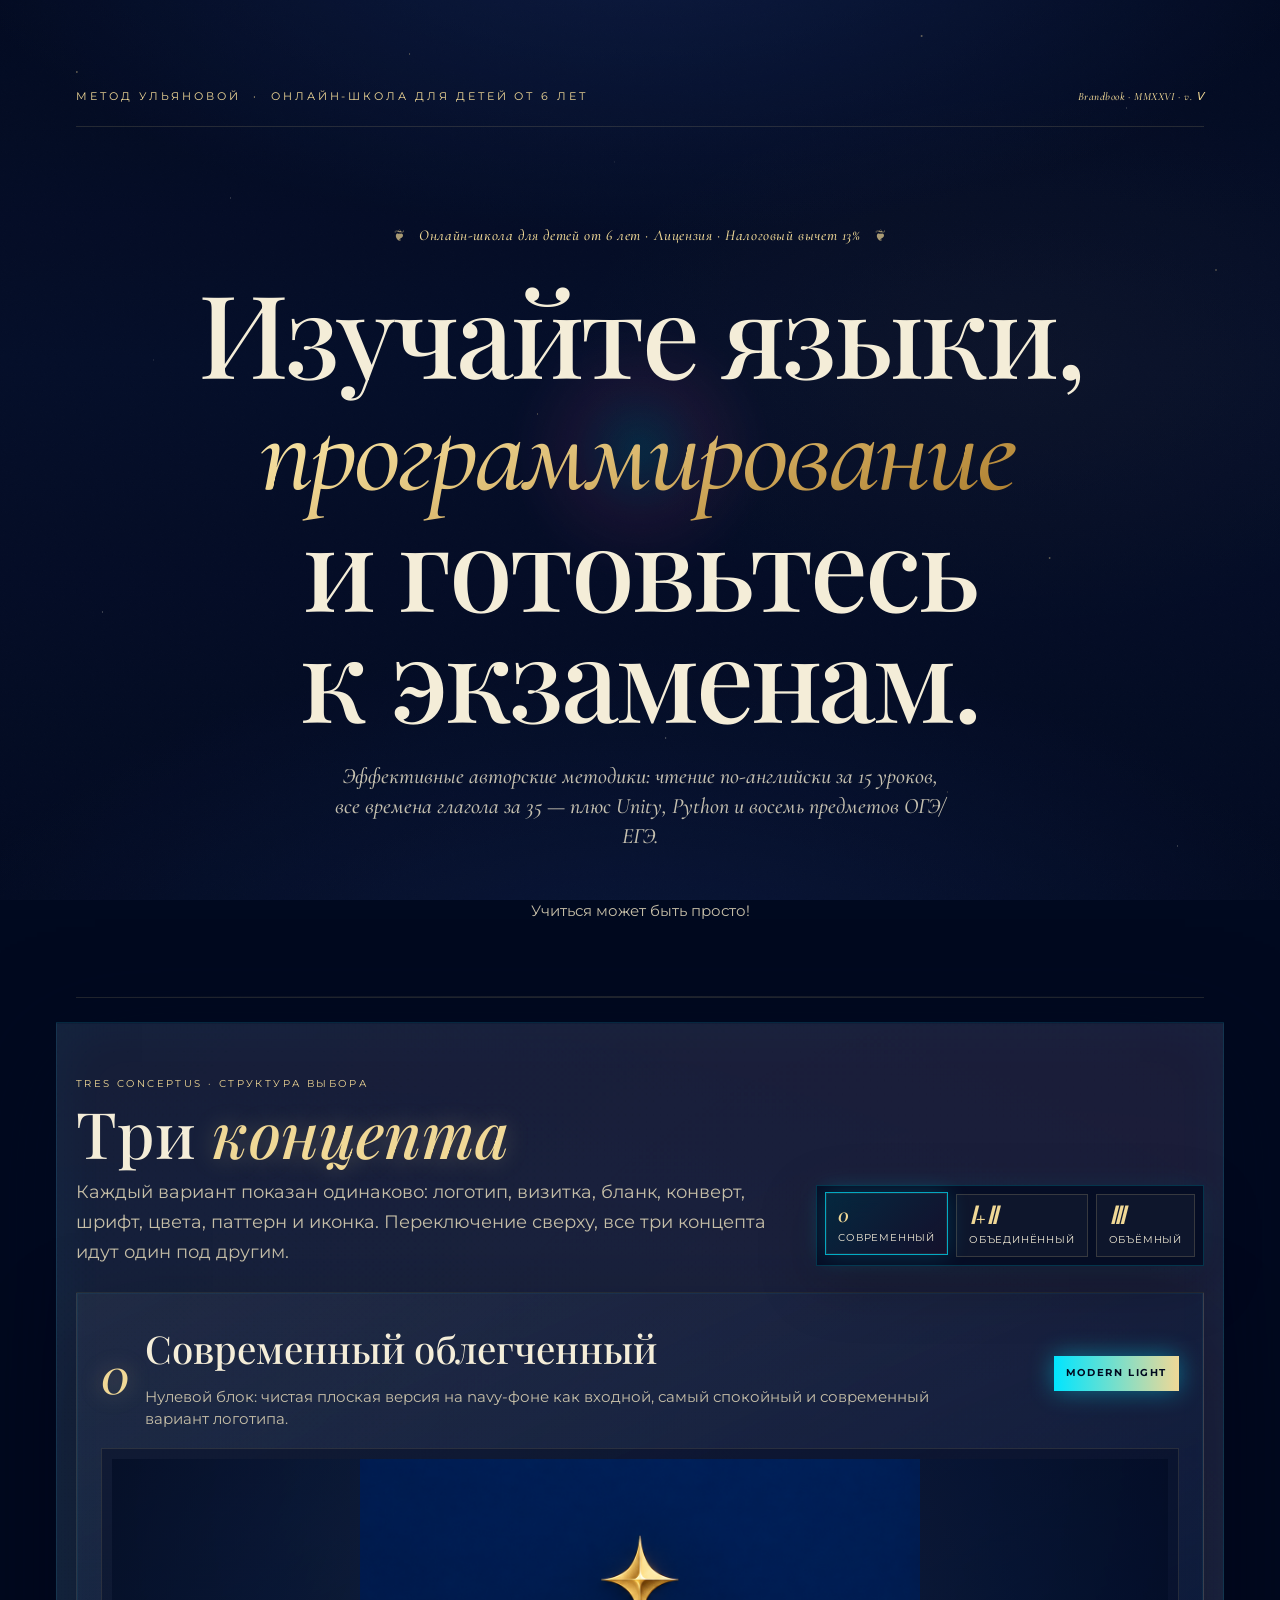
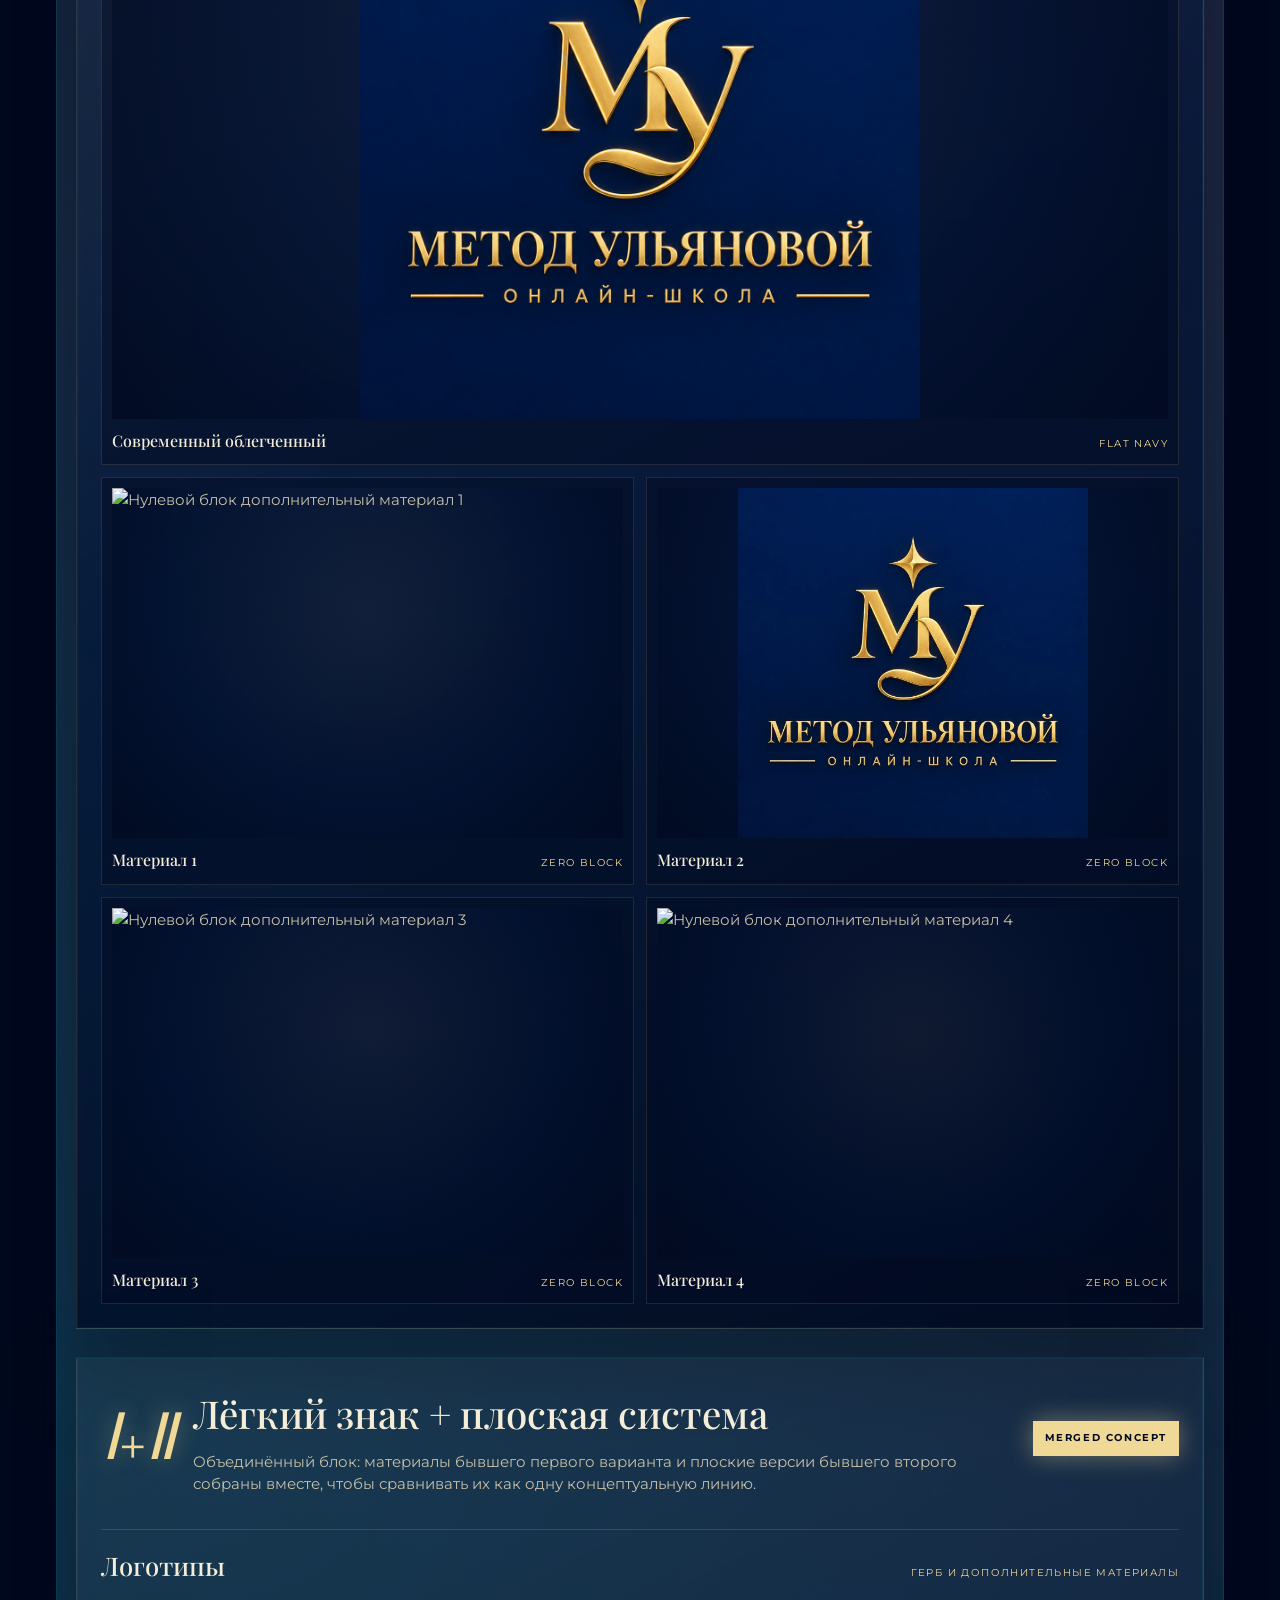
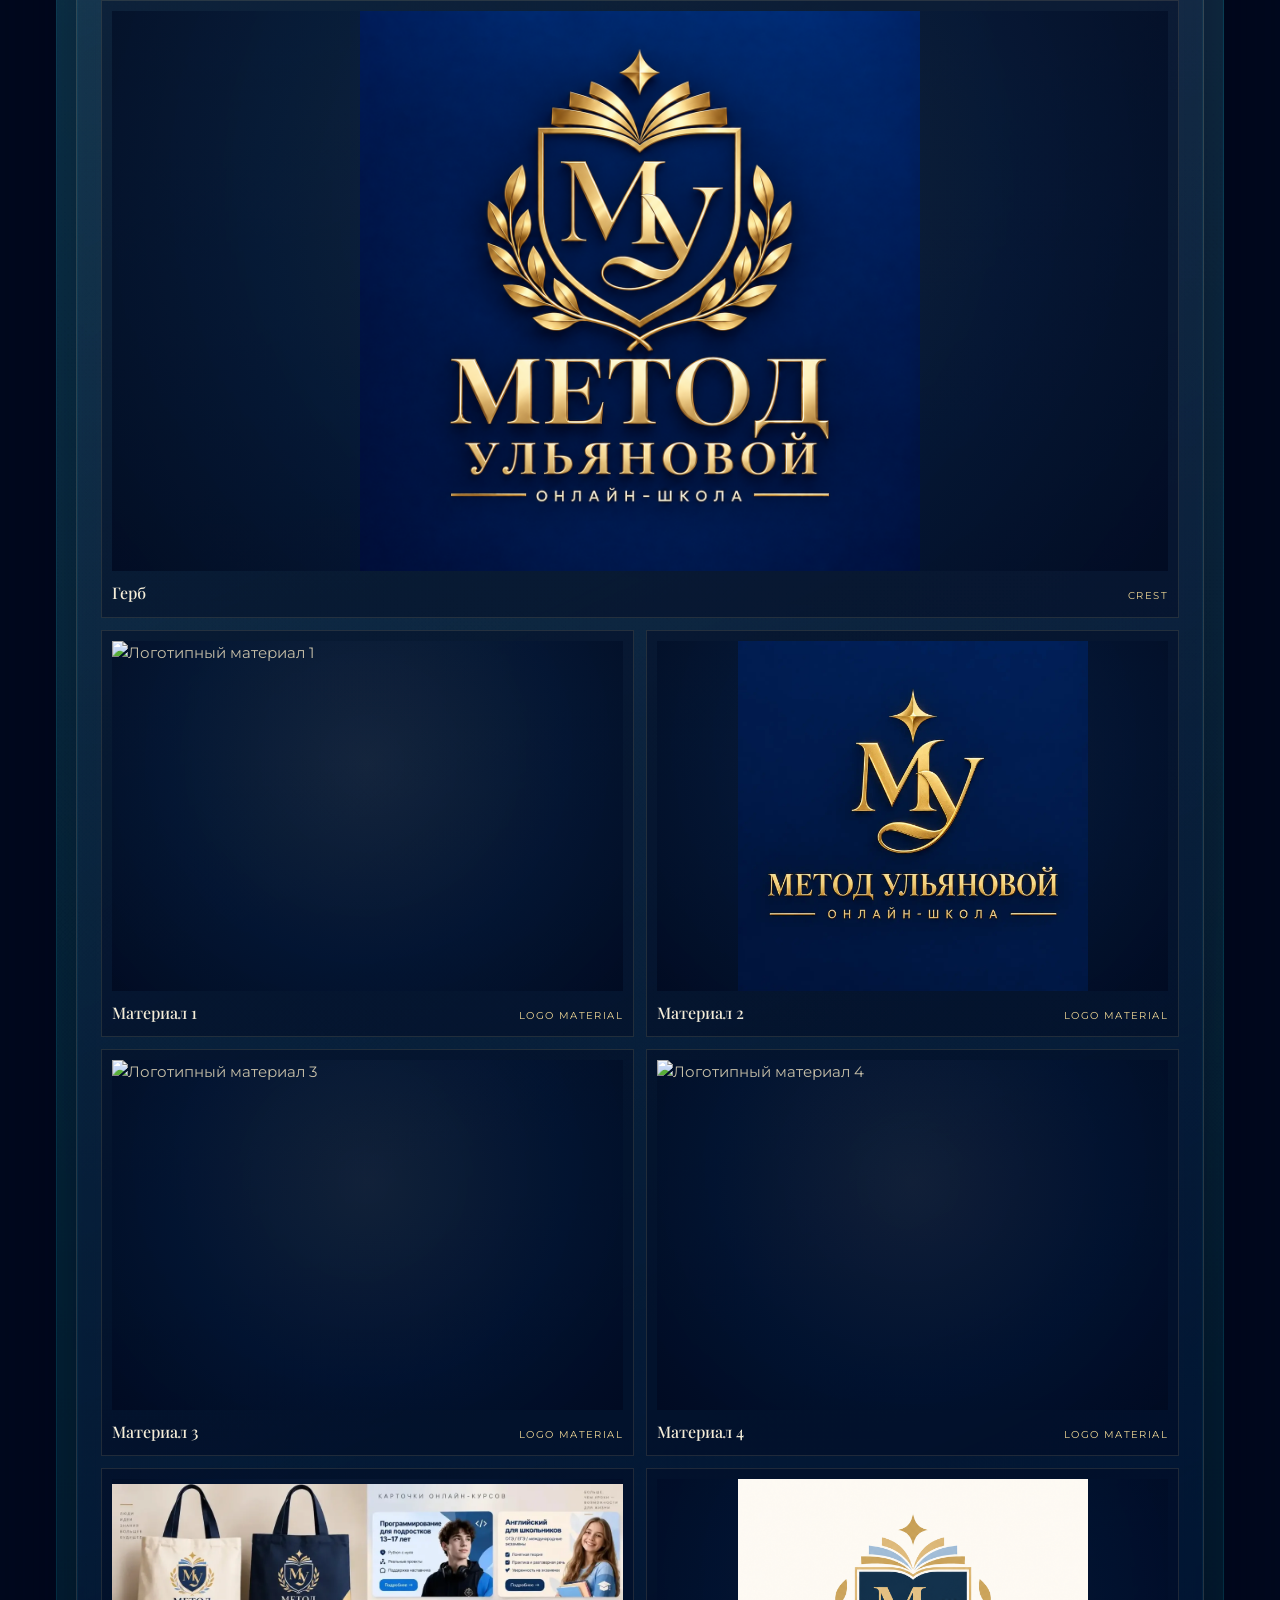
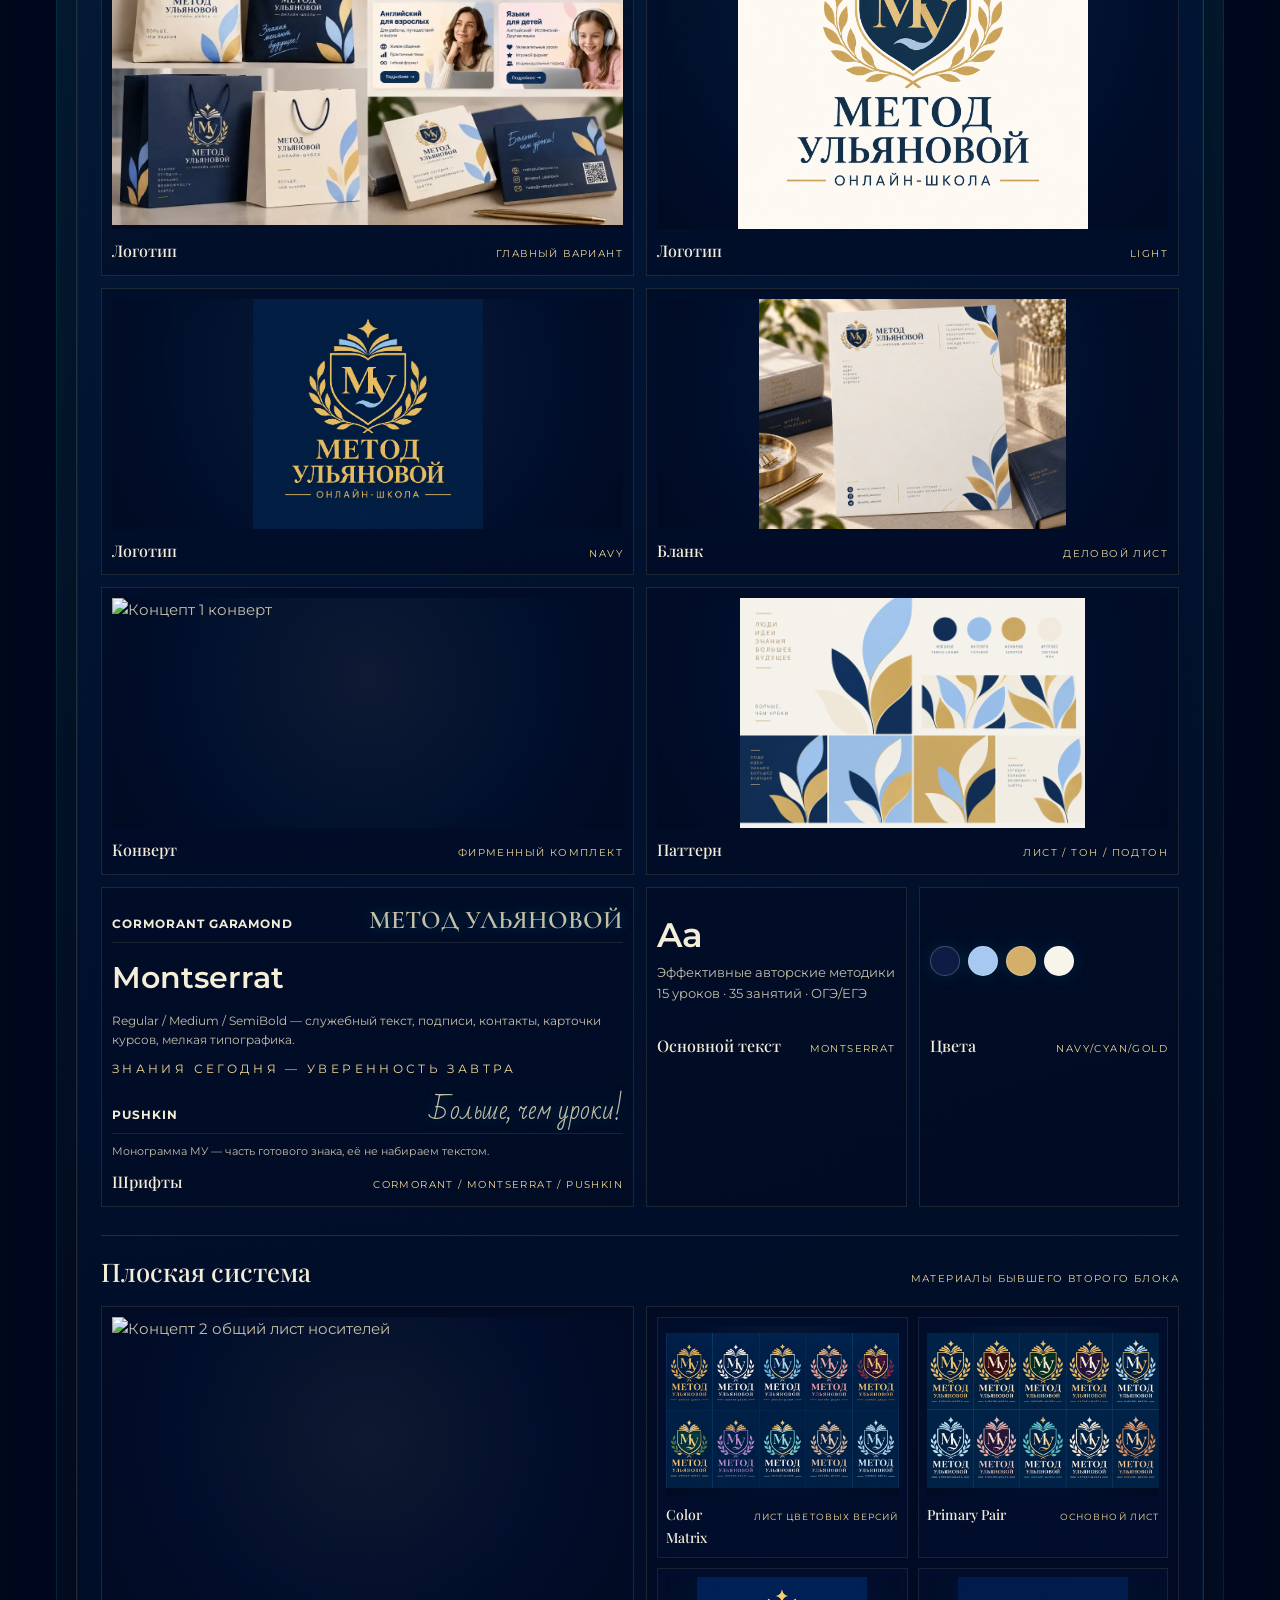
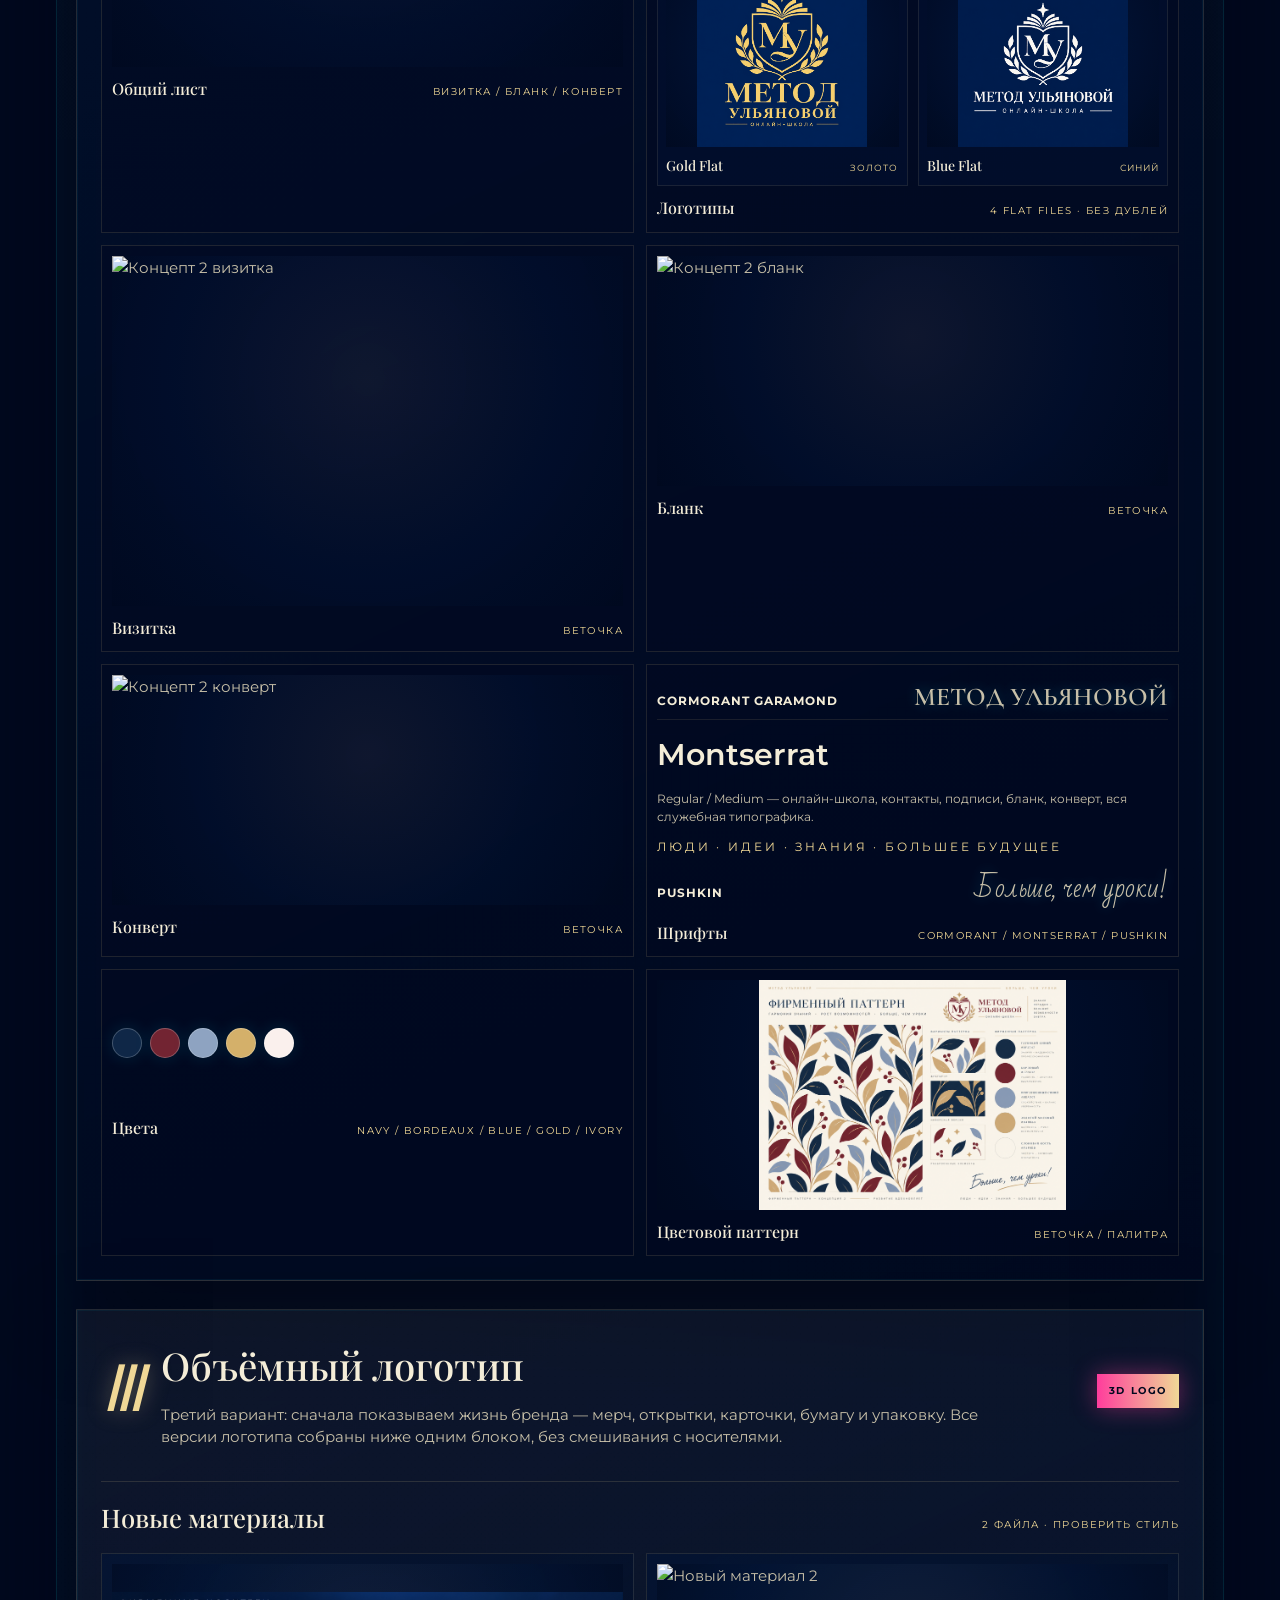
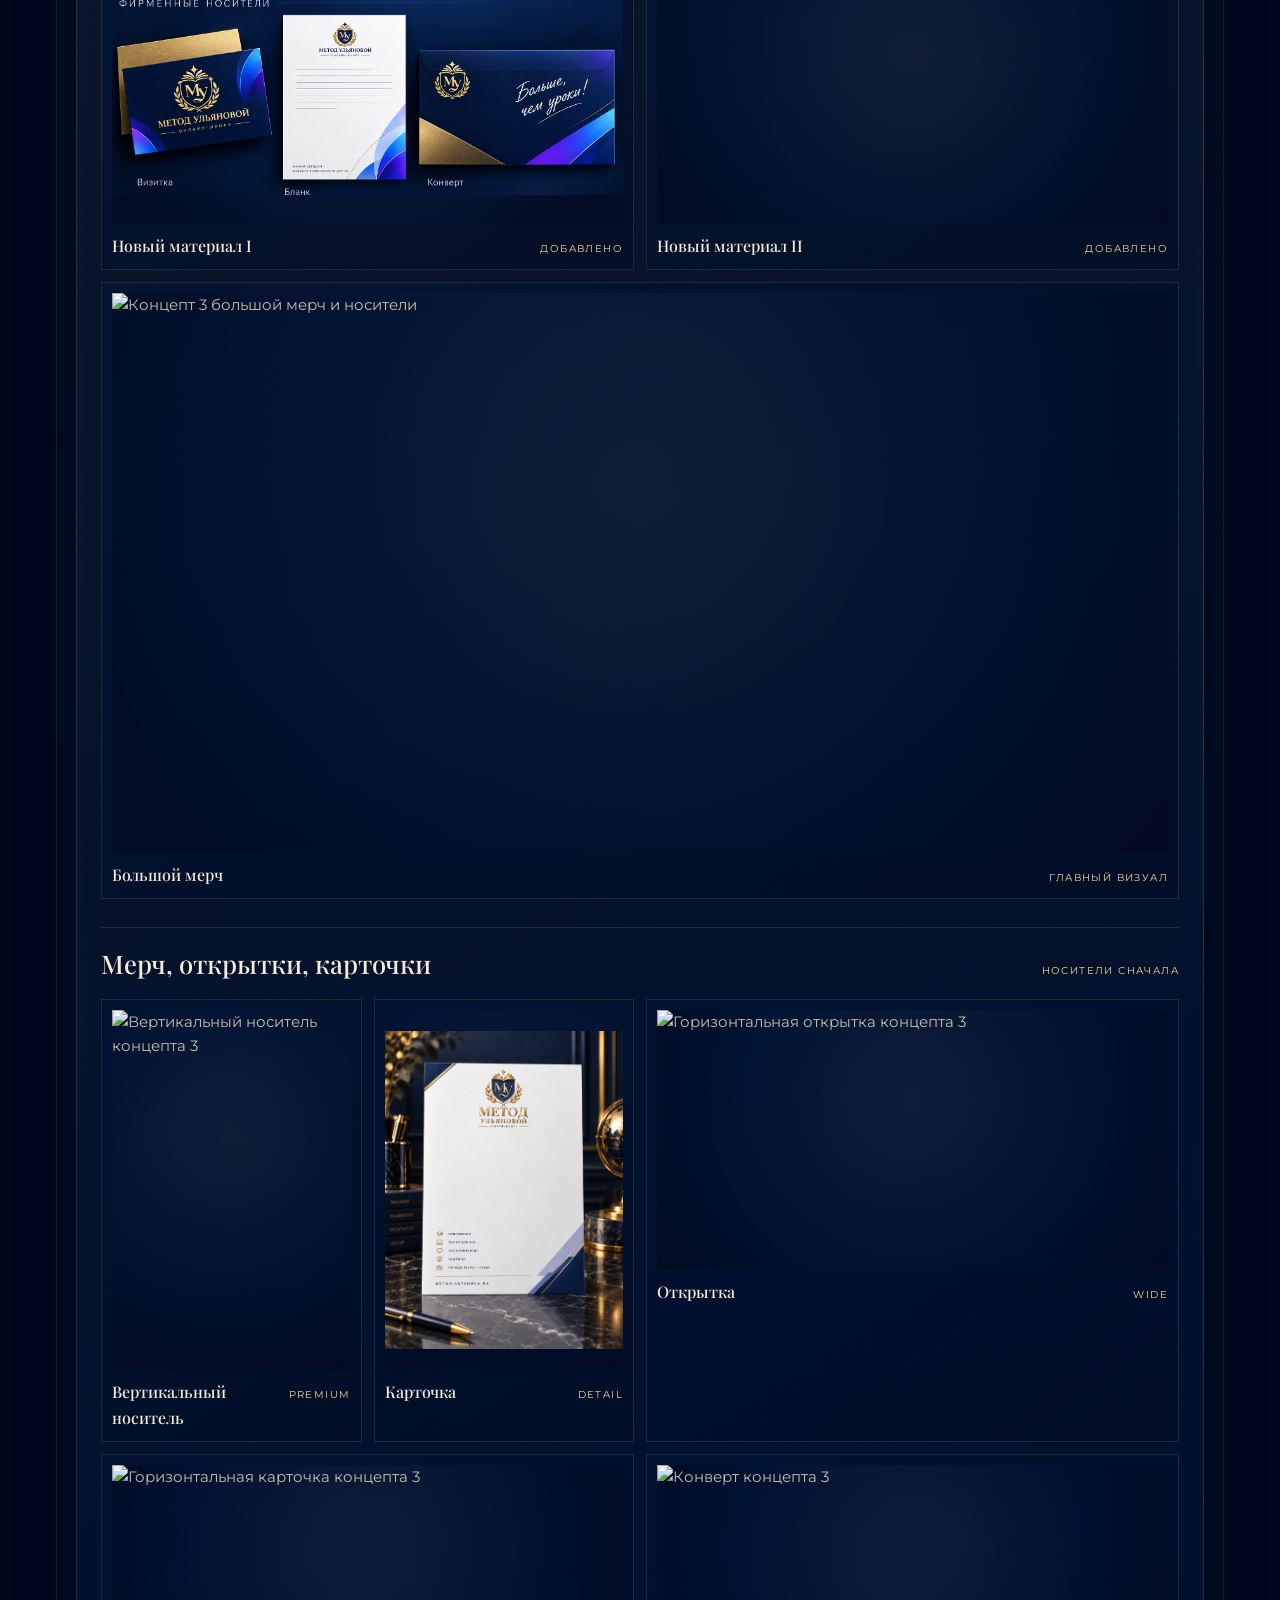
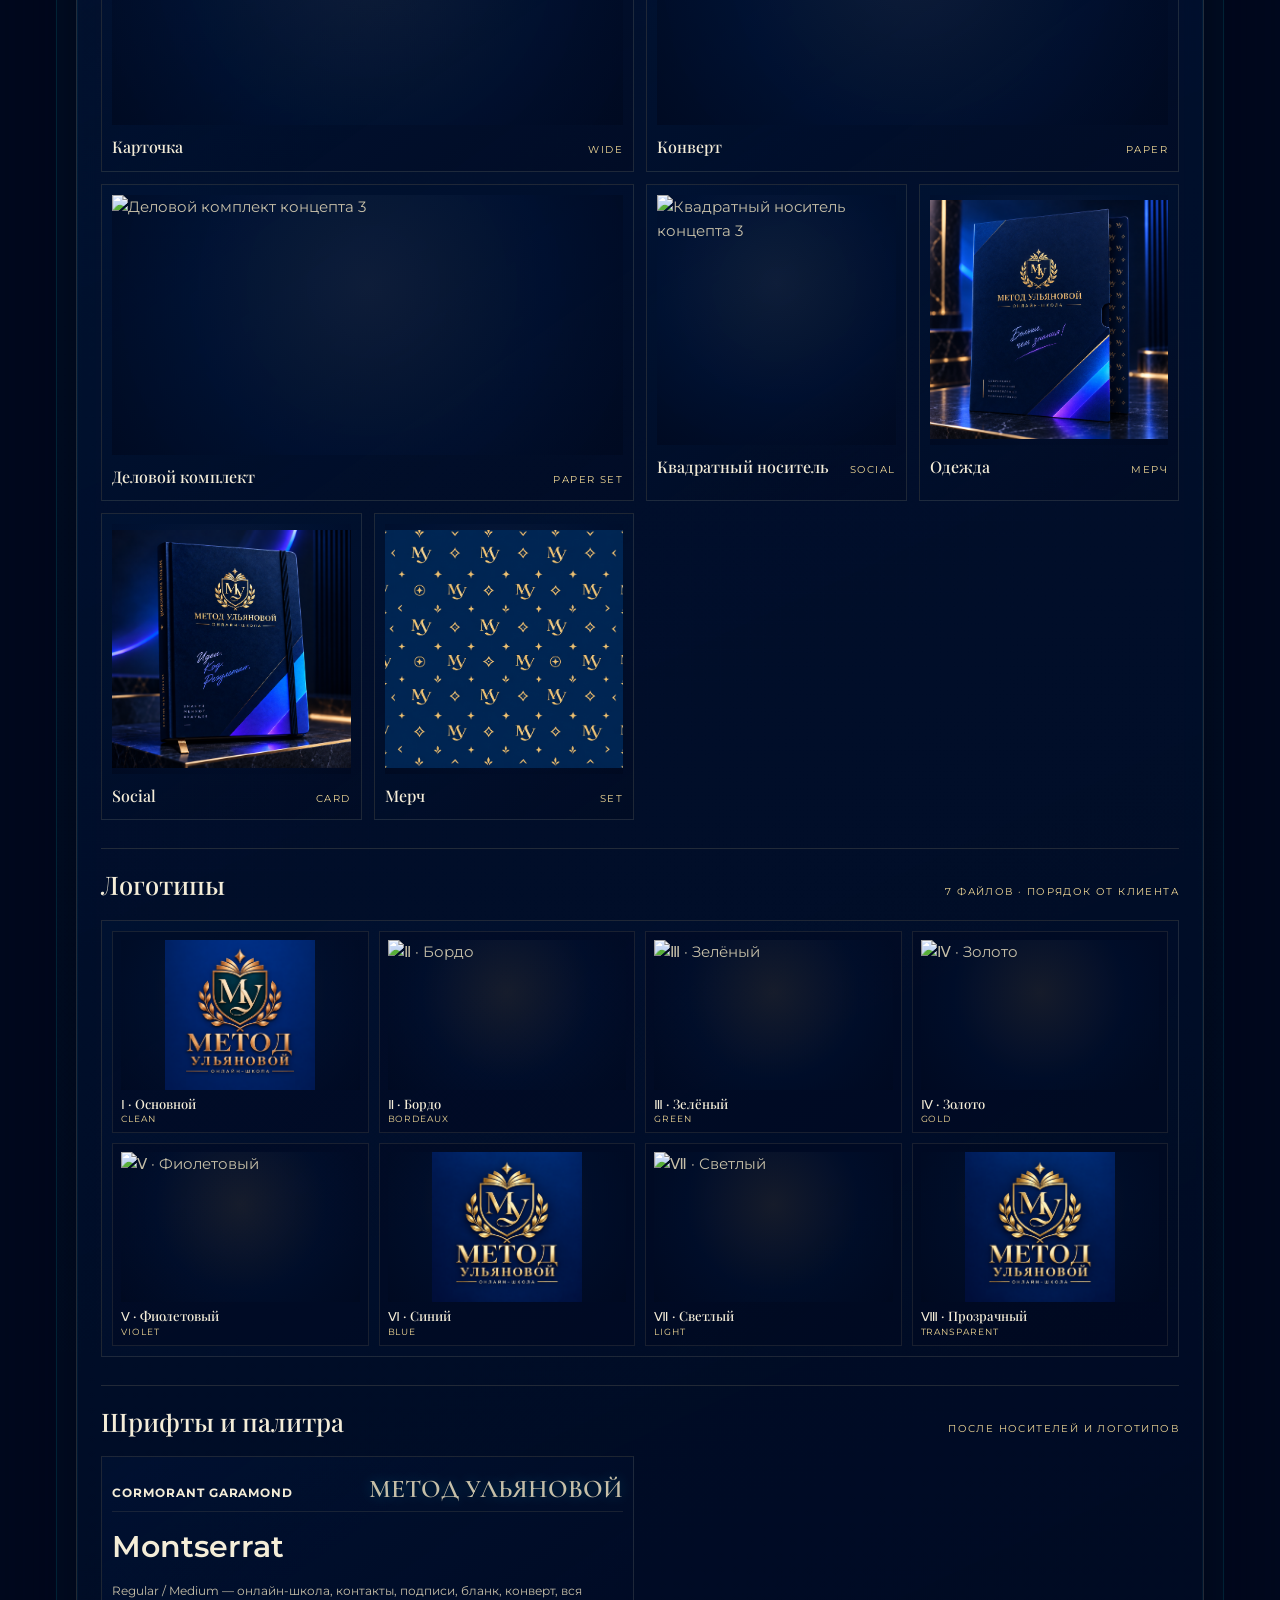
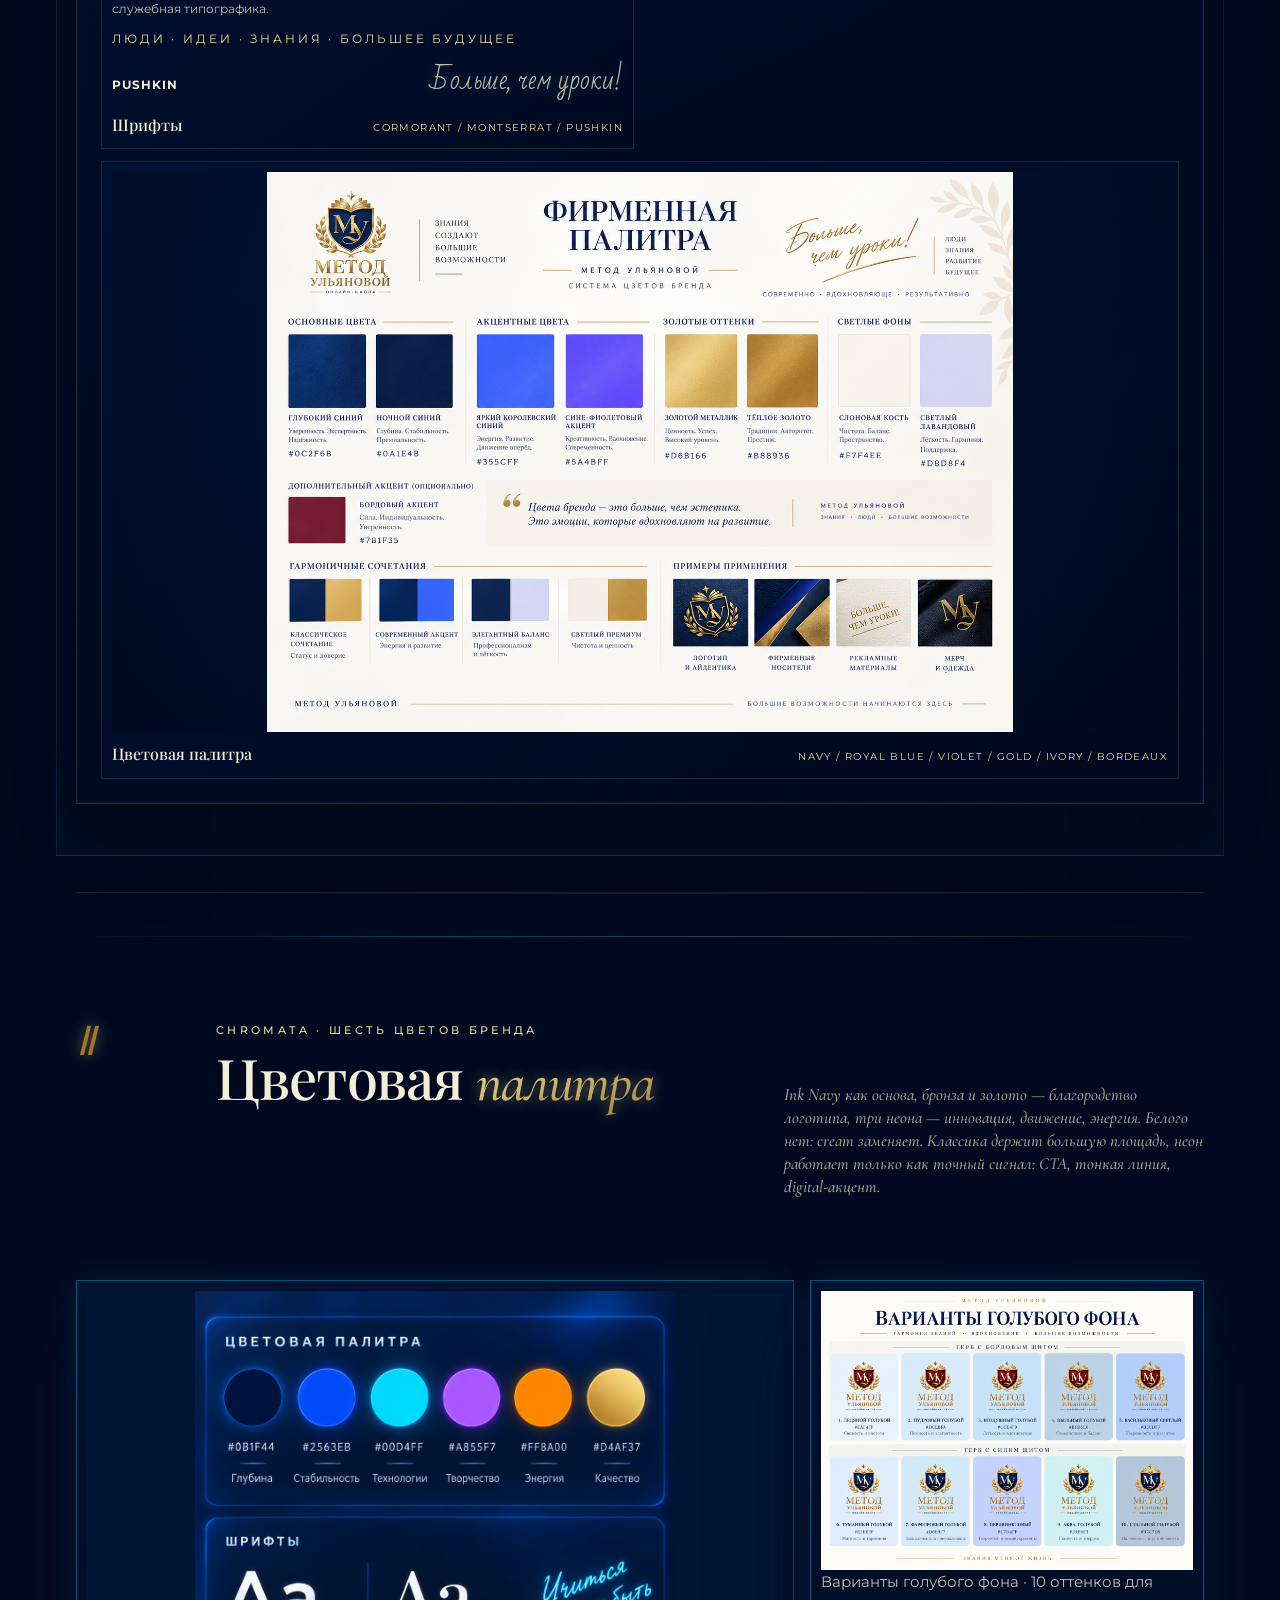
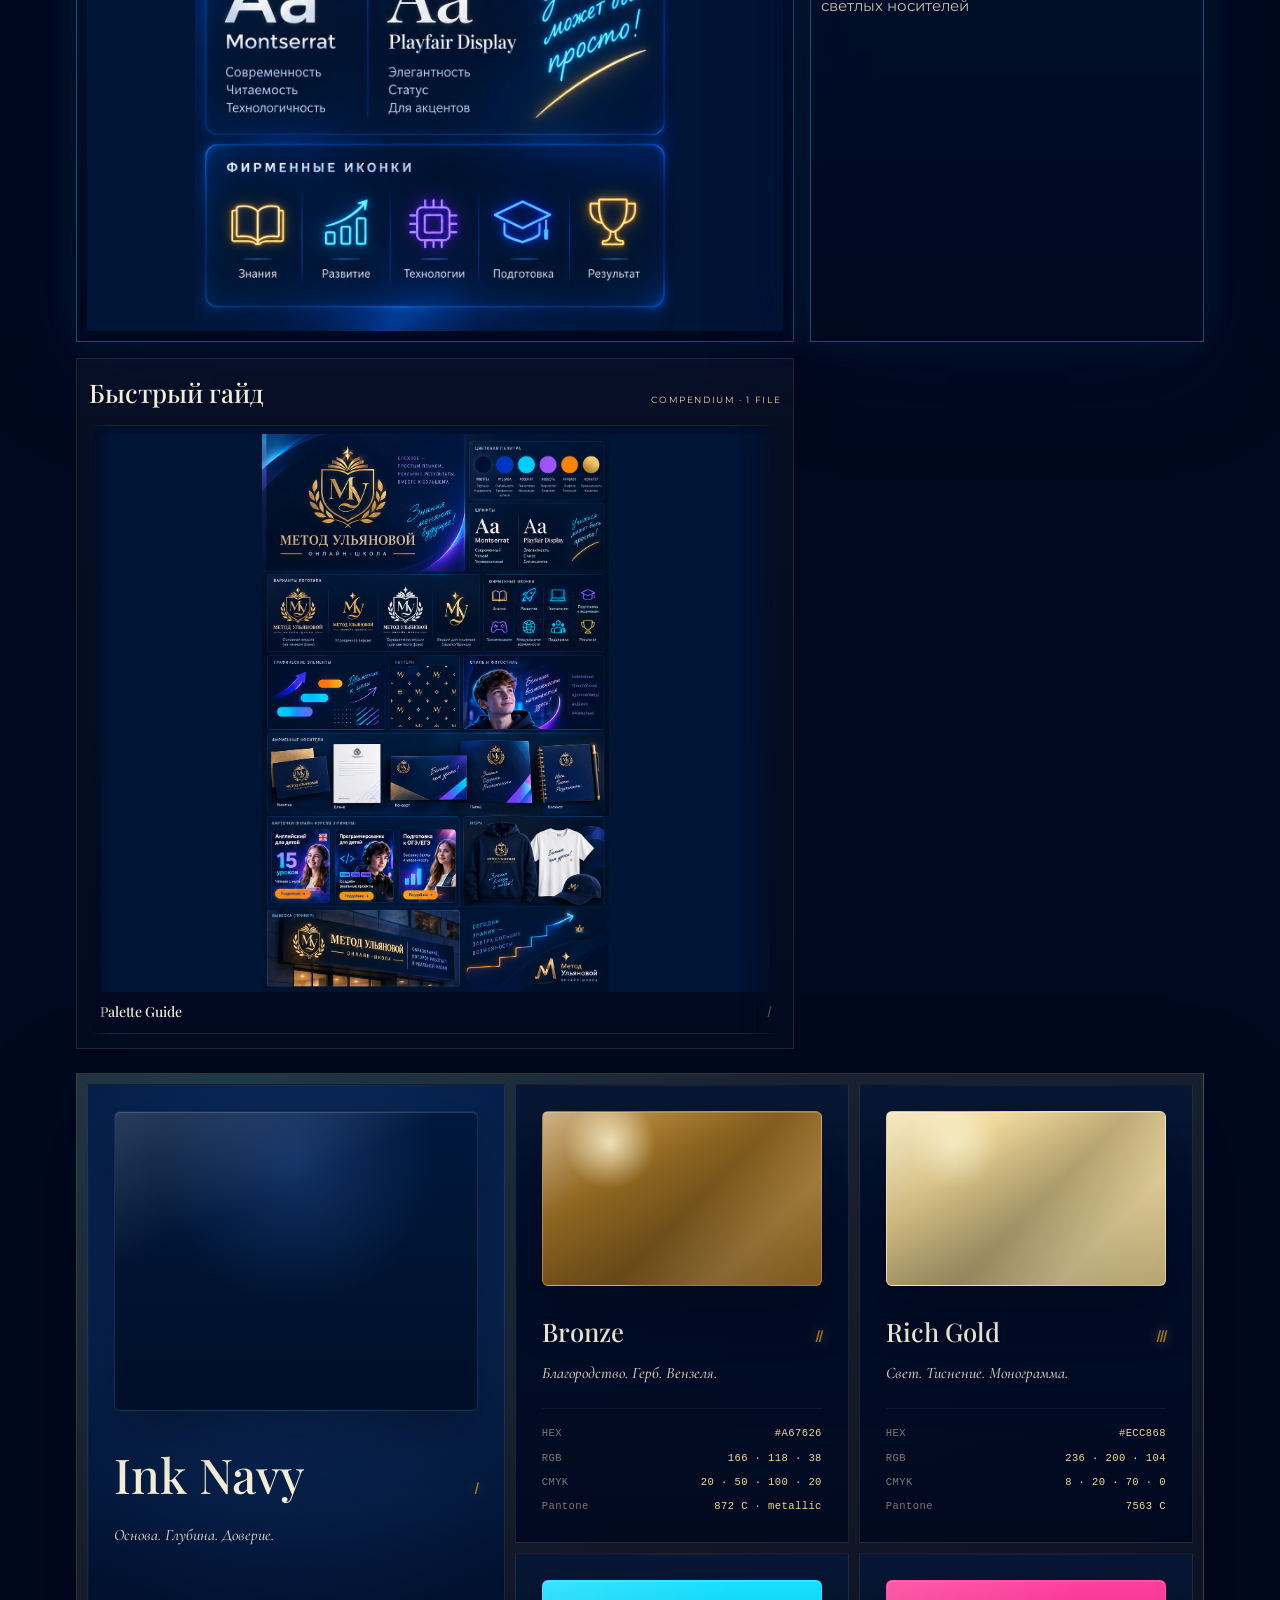
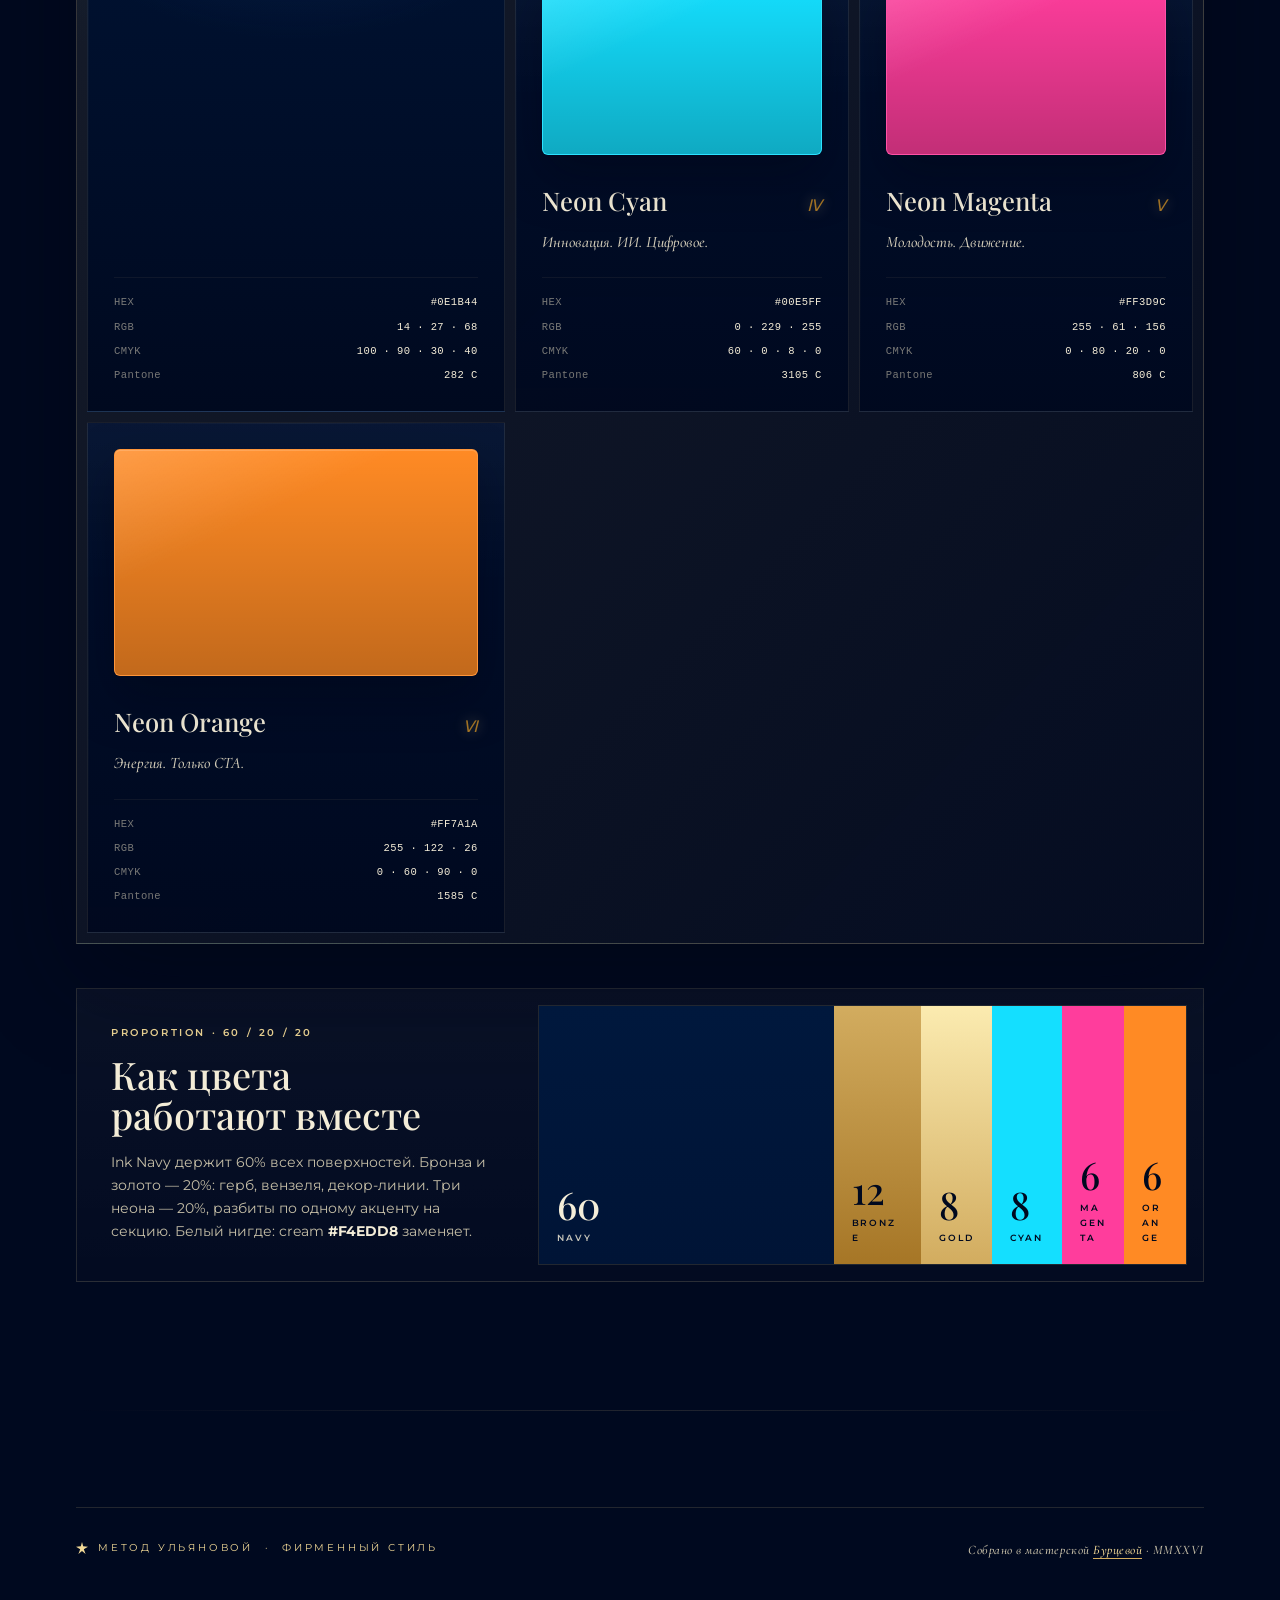
==== commit 90e98083: "Load Bad Script from Google Fonts as slogan fallback" ====
--- a/index.html
+++ b/index.html
@@ -4,6 +4,9 @@
 <meta charset="utf-8" />
 <meta name="viewport" content="width=device-width,initial-scale=1" />
 <title>Метод Ульяновой · Брендбук · MMXXVI</title>
+<link rel="preconnect" href="https://fonts.googleapis.com">
+<link rel="preconnect" href="https://fonts.gstatic.com" crossorigin>
+<link href="https://fonts.googleapis.com/css2?family=Bad+Script&display=swap" rel="stylesheet">
 <style>
   /* local core fonts */
   @font-face {
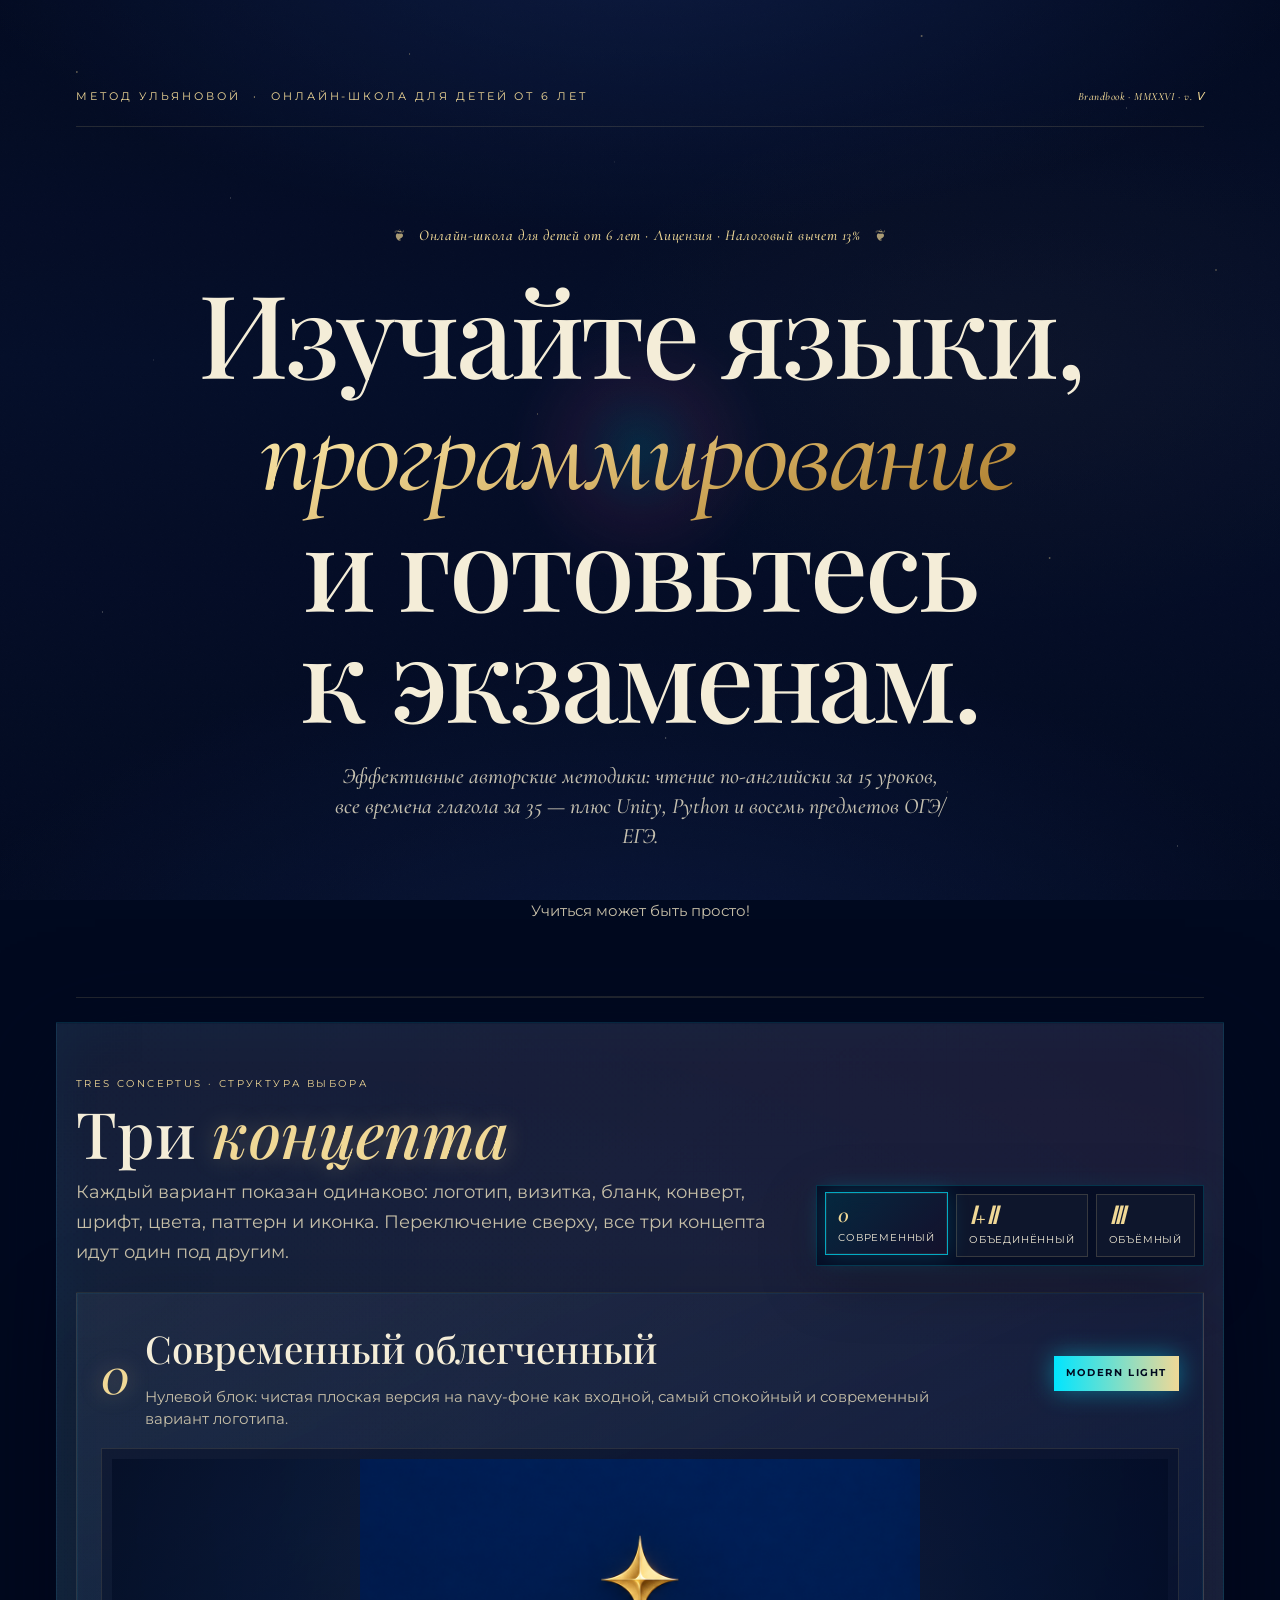
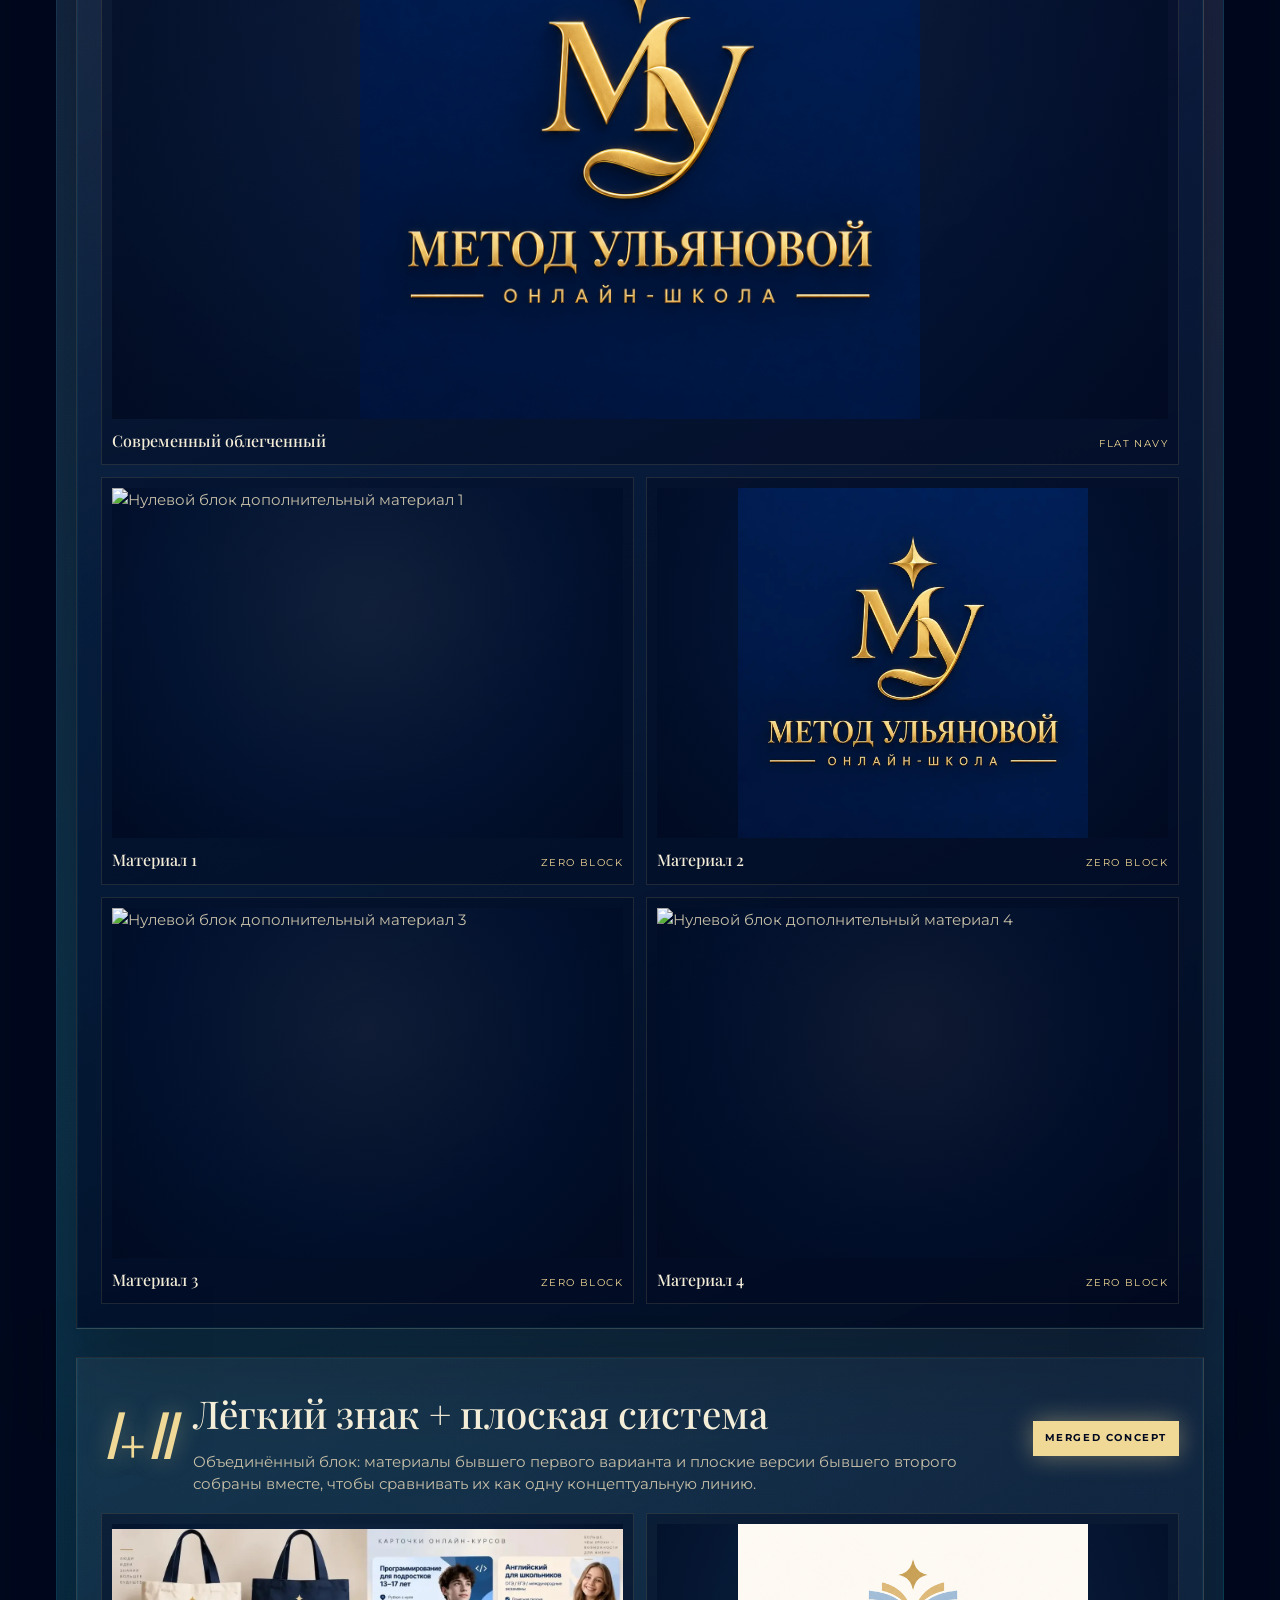
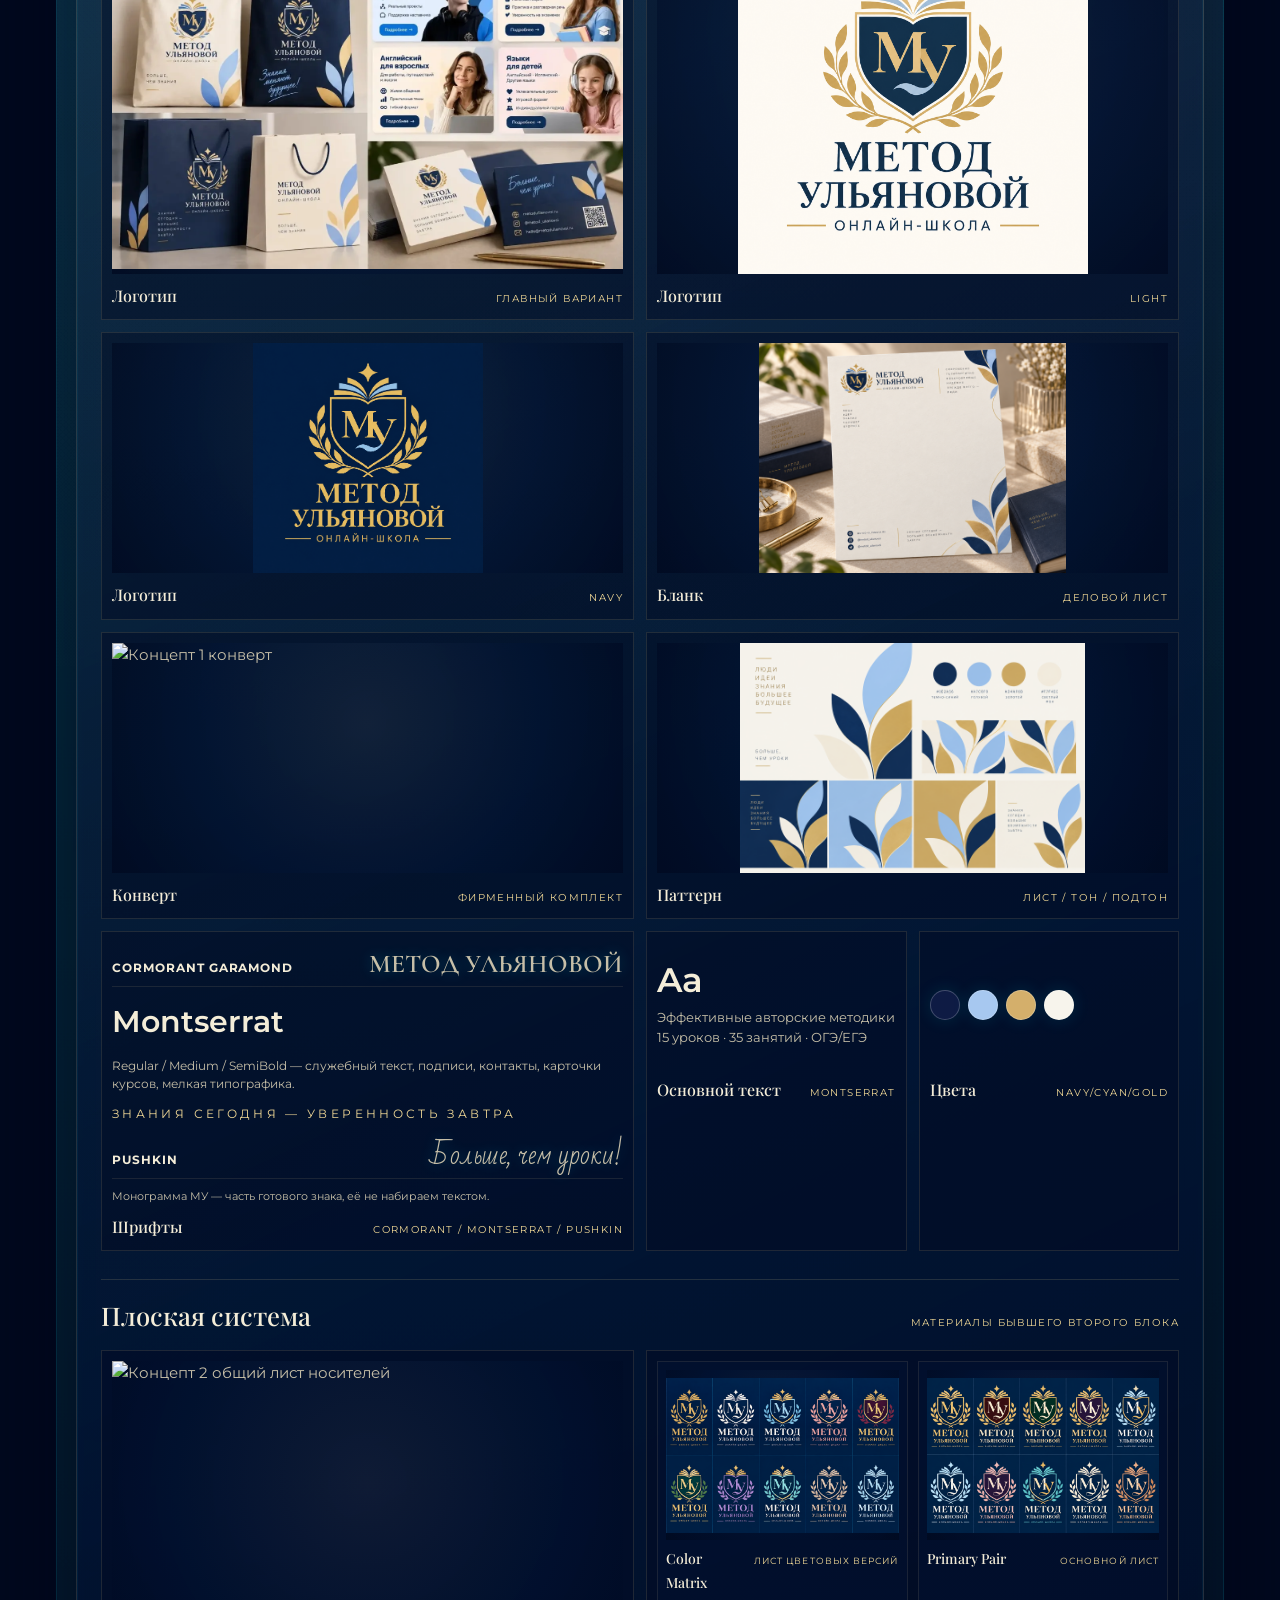
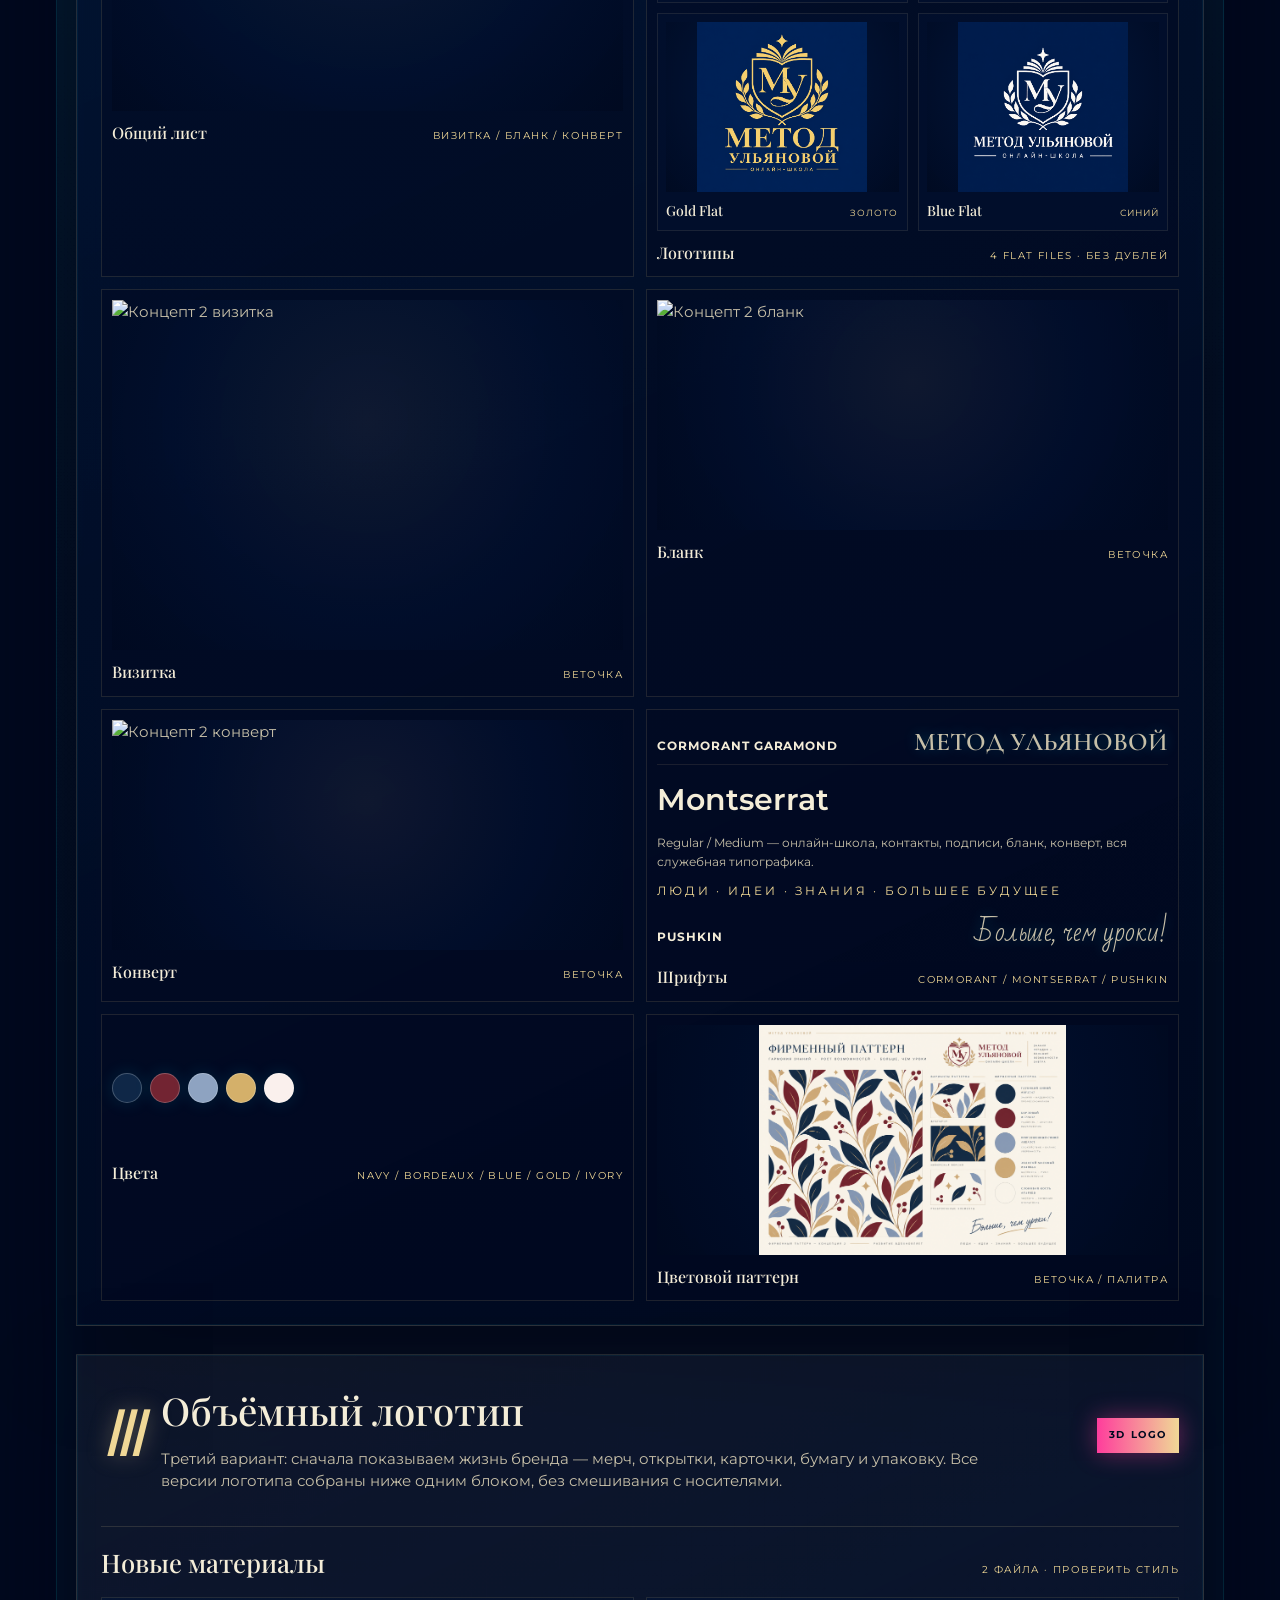
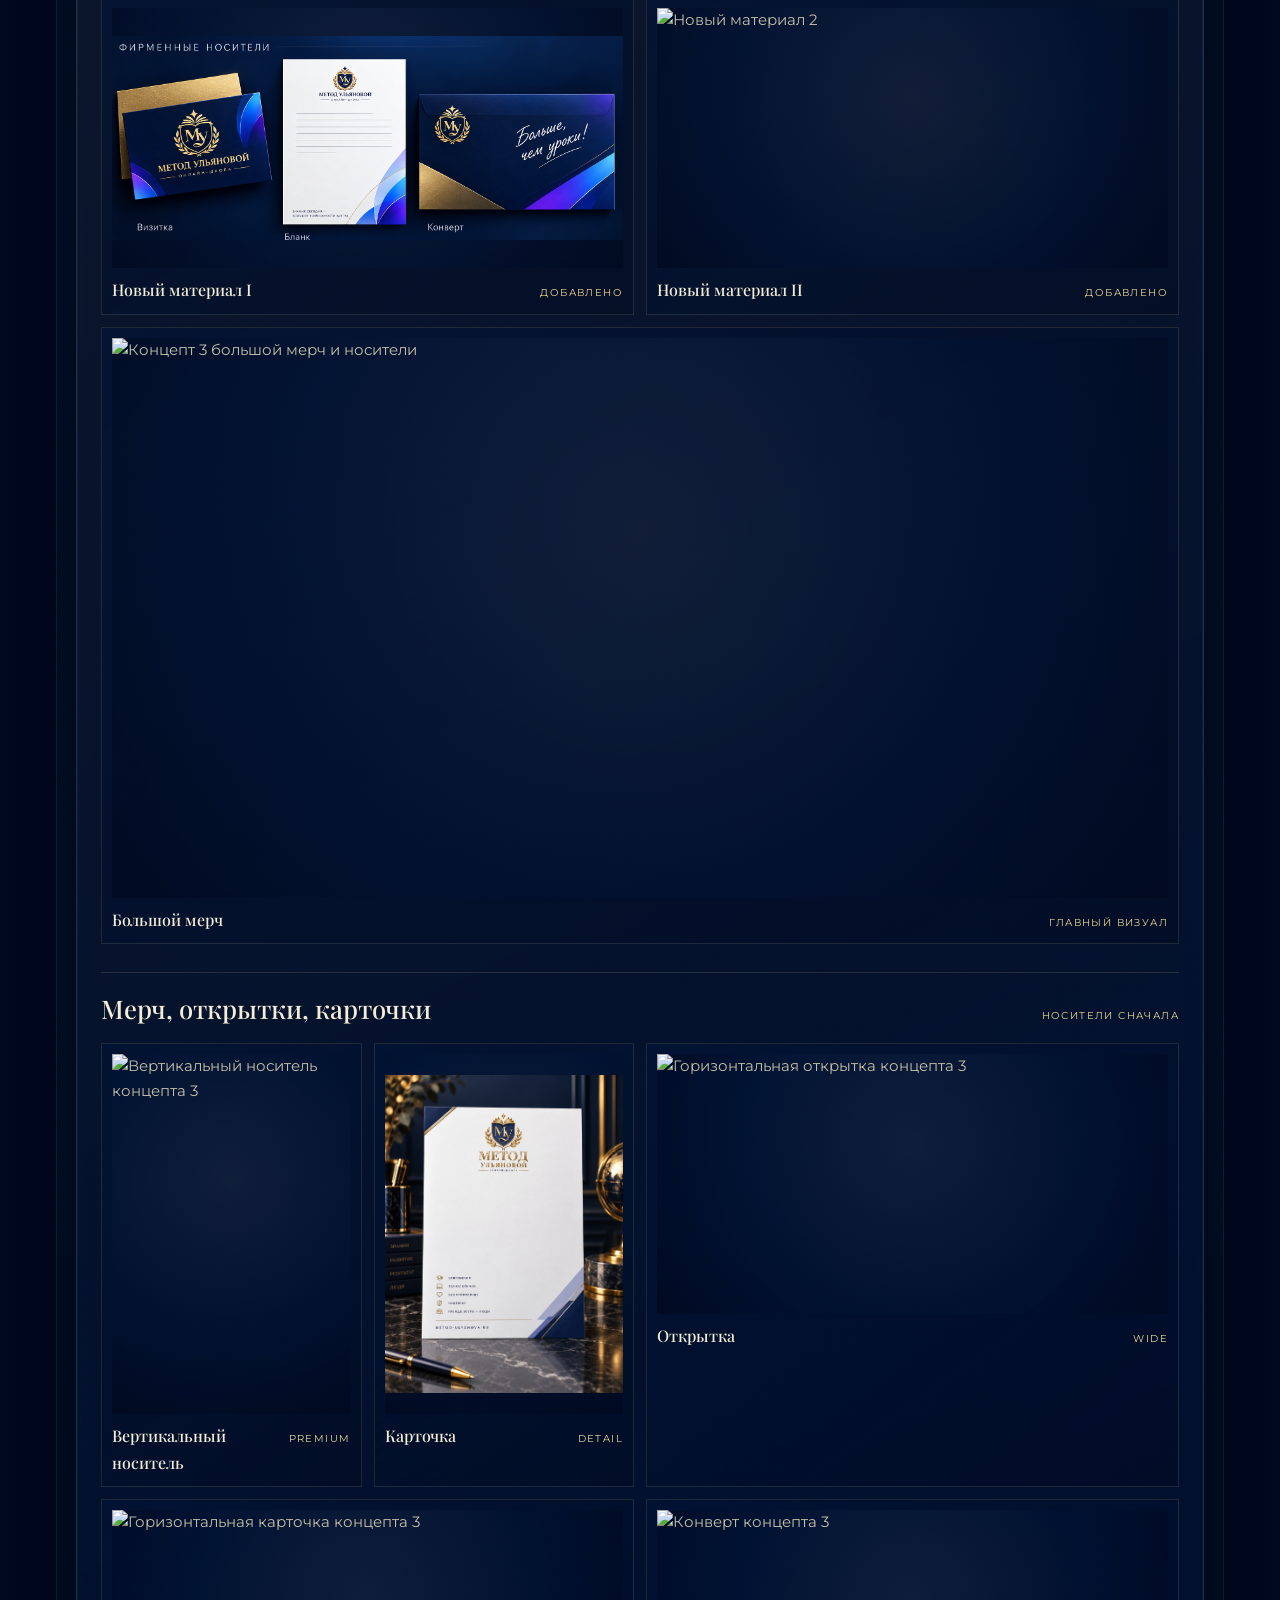
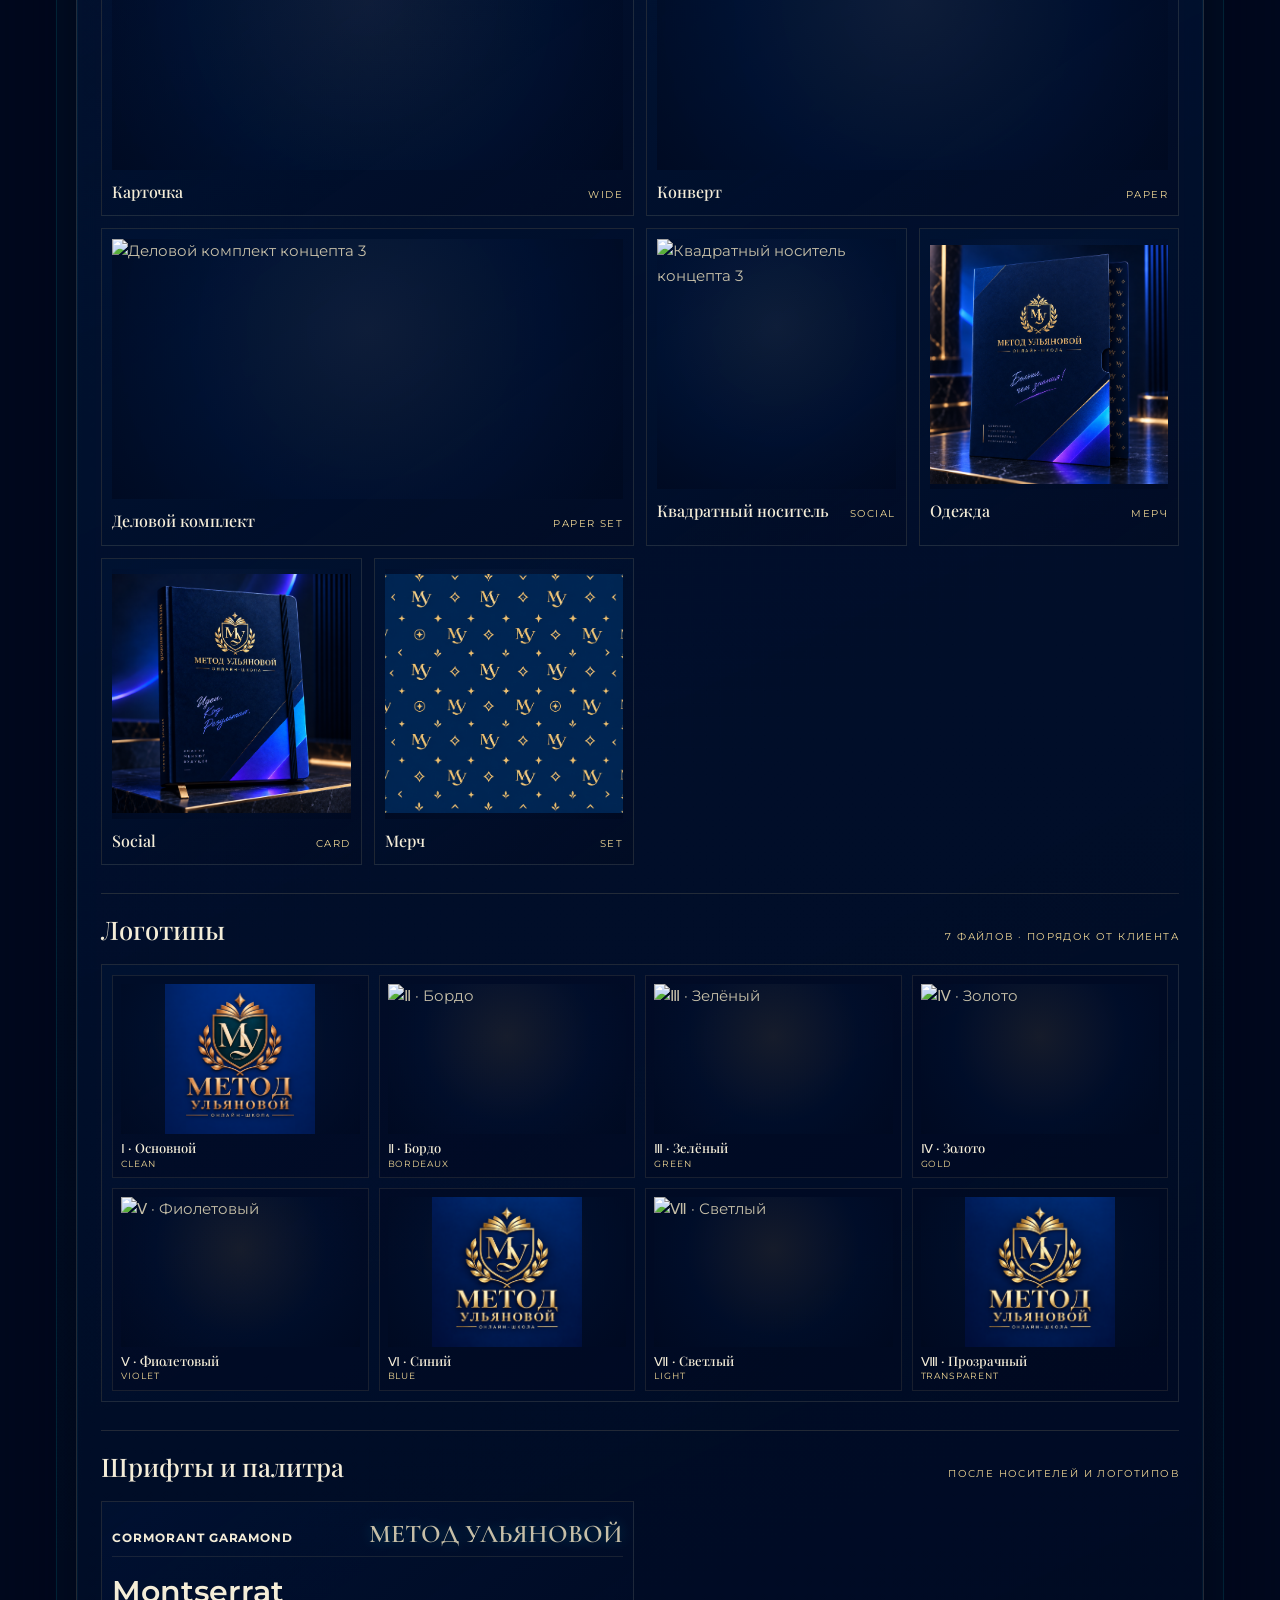
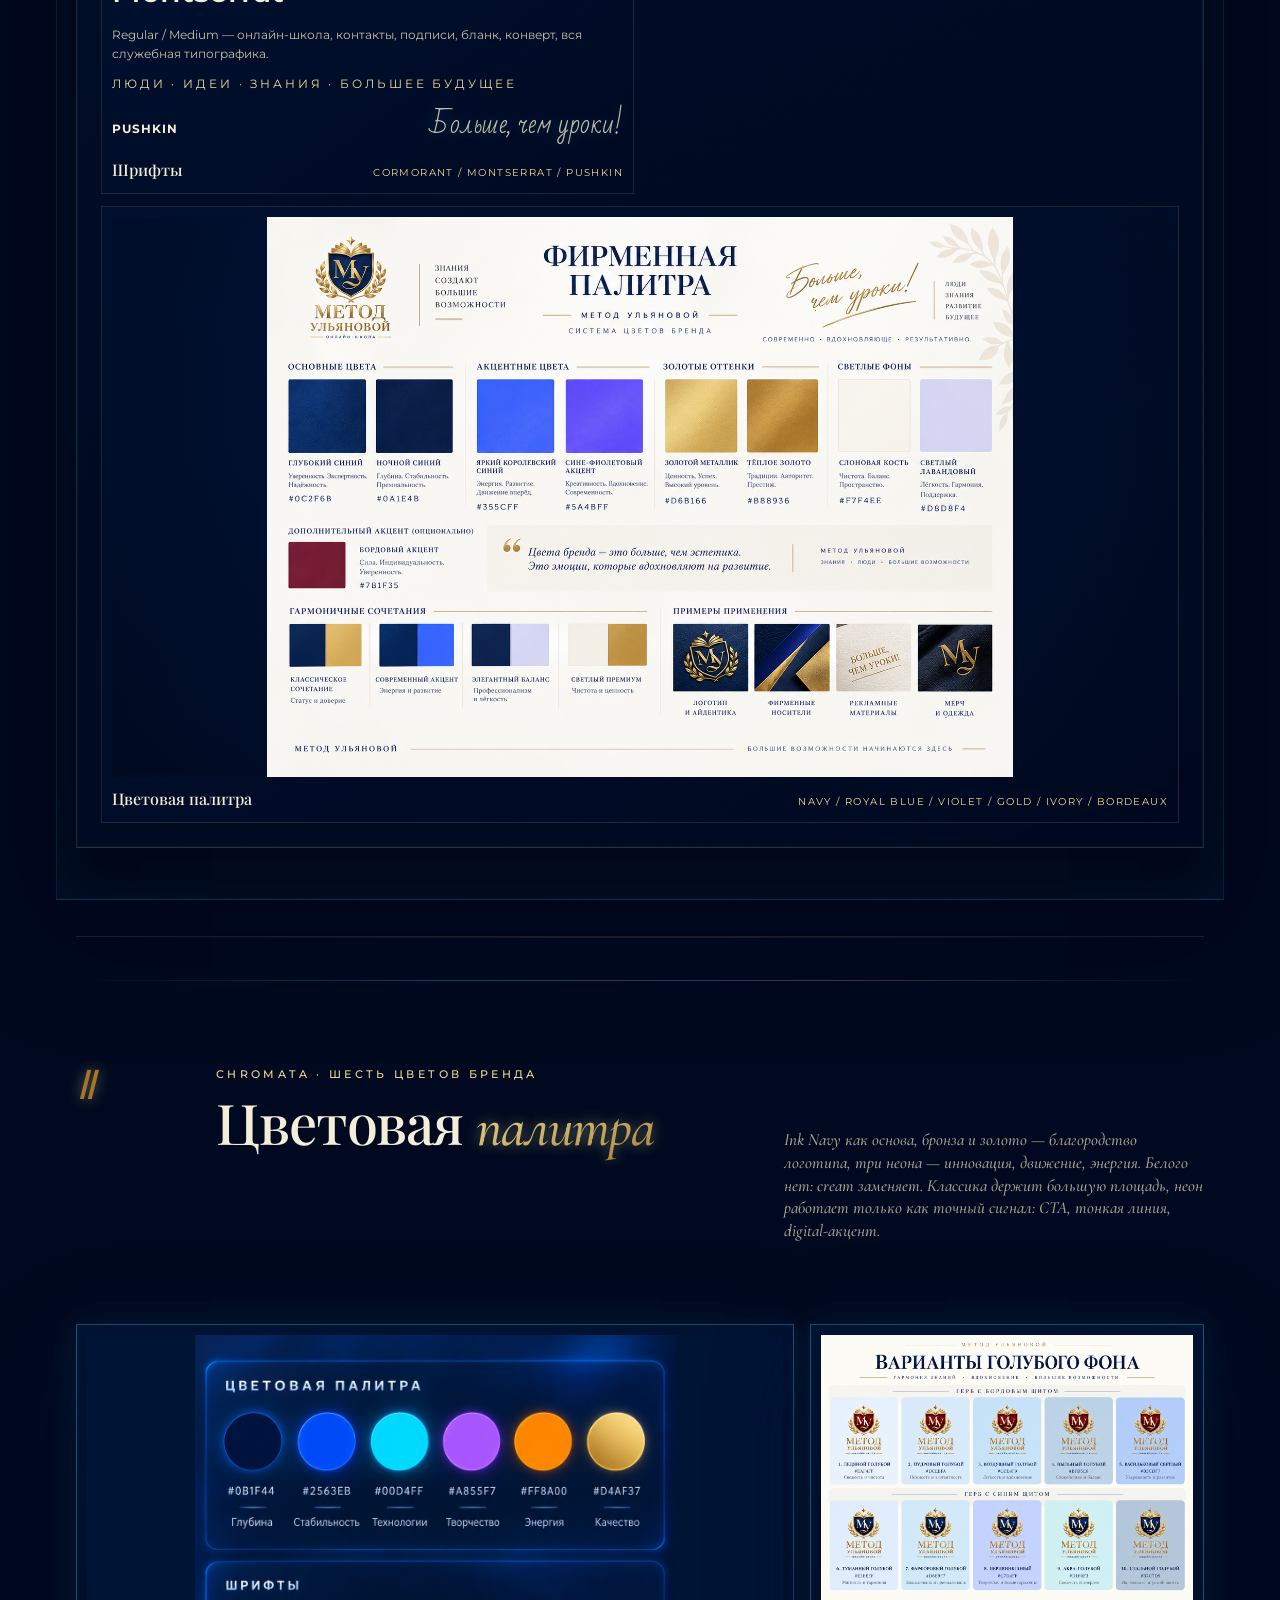
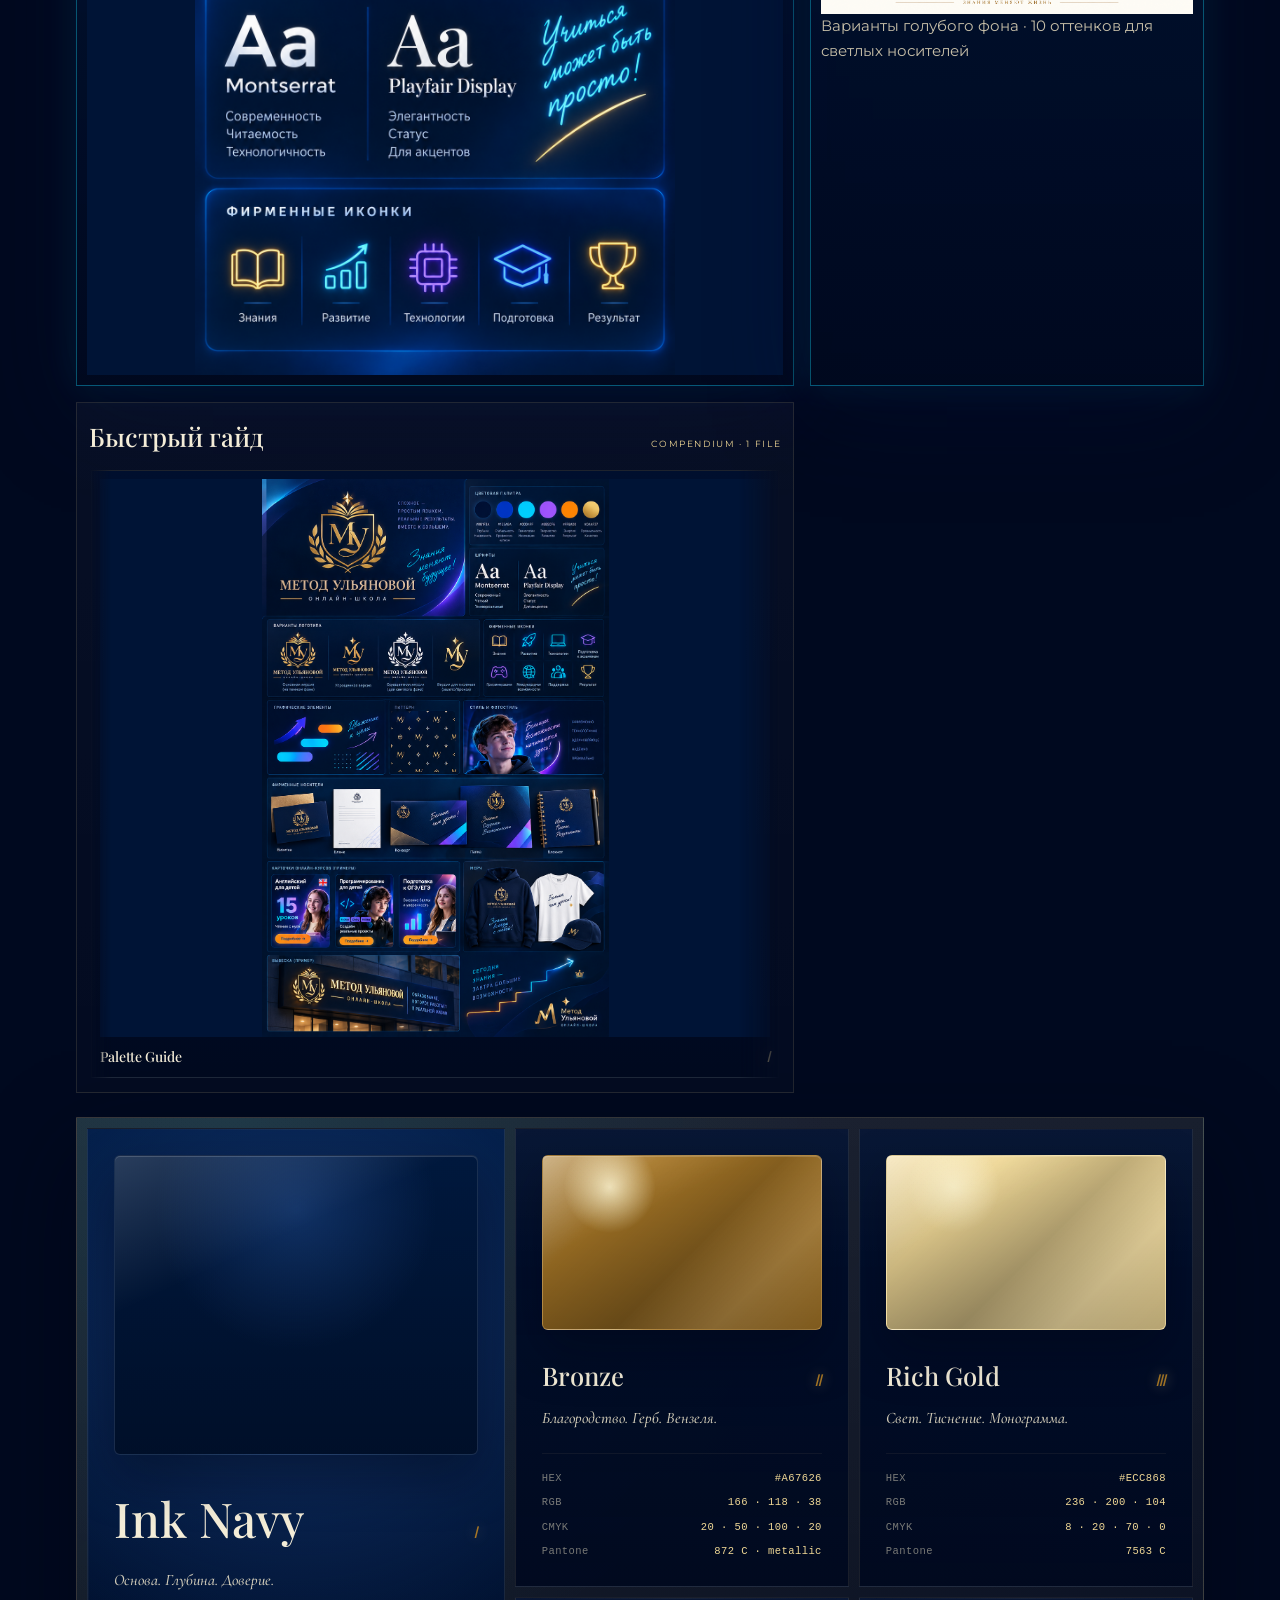
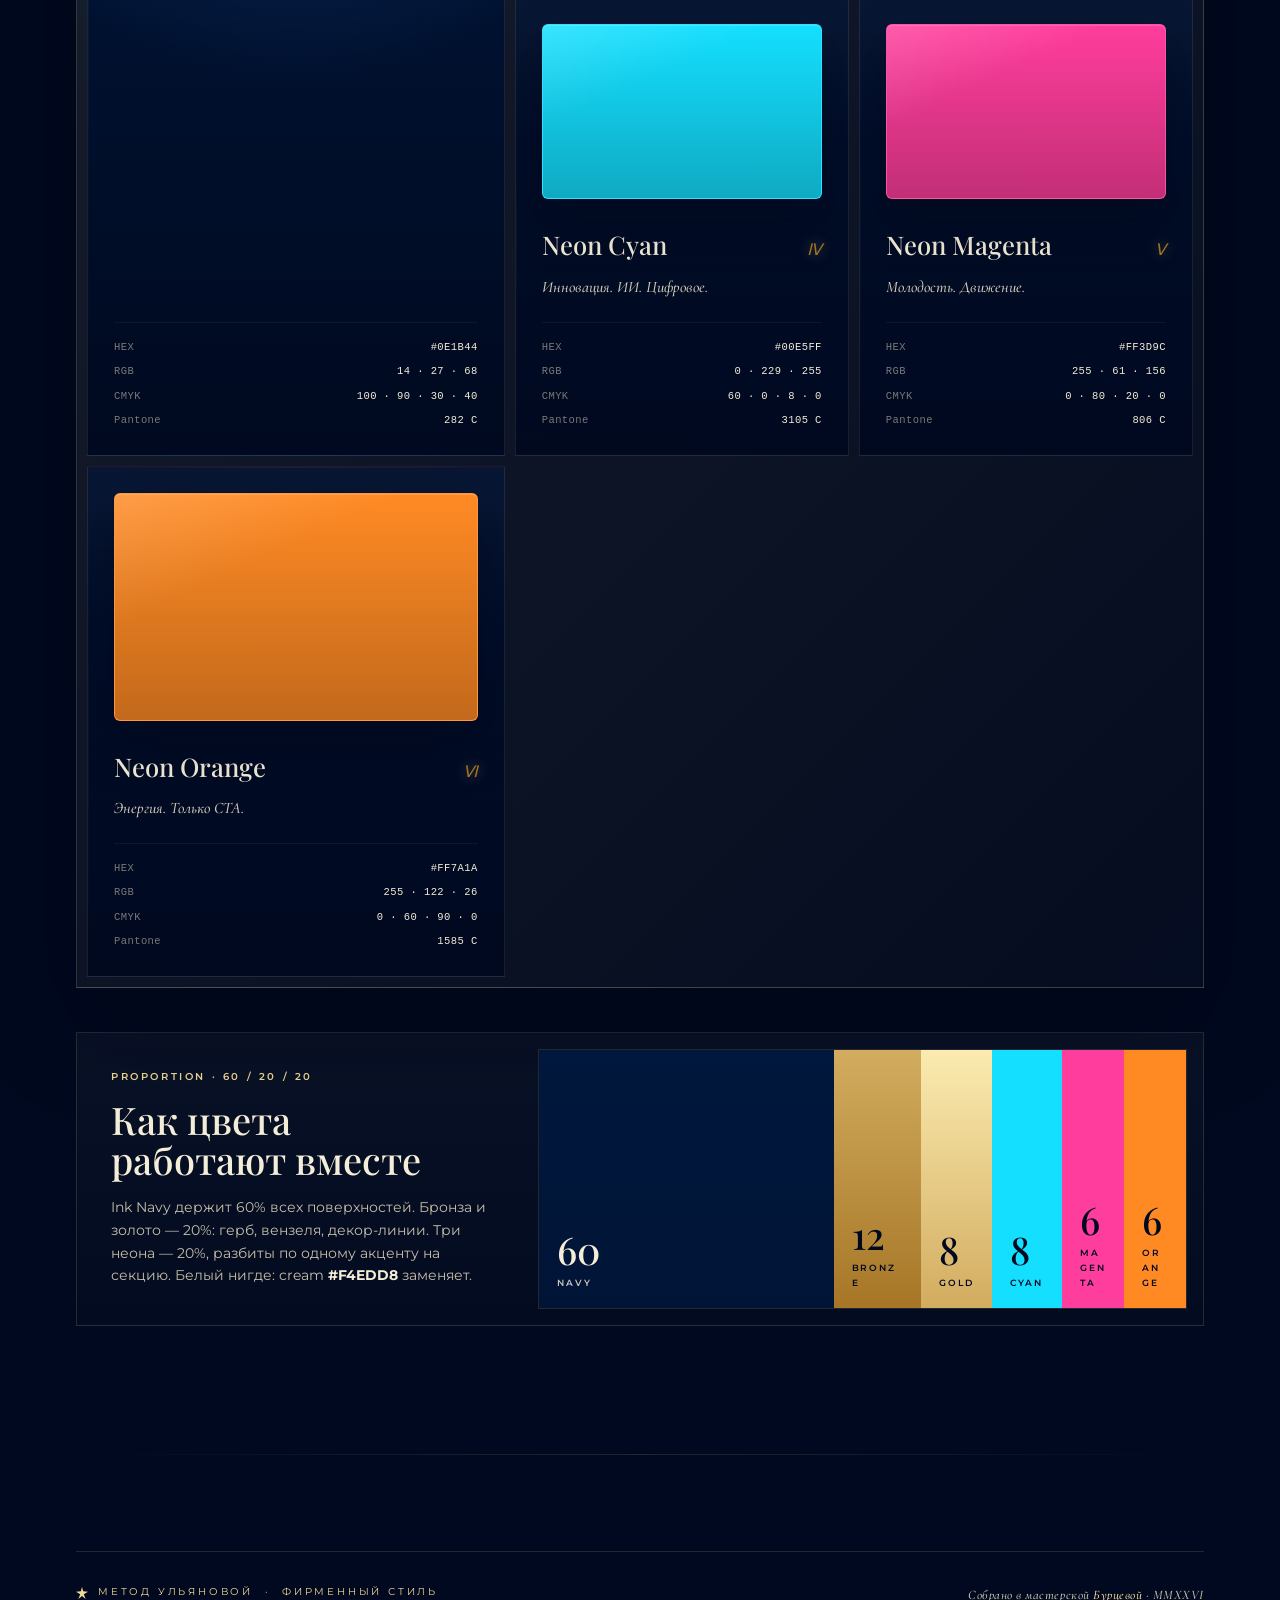
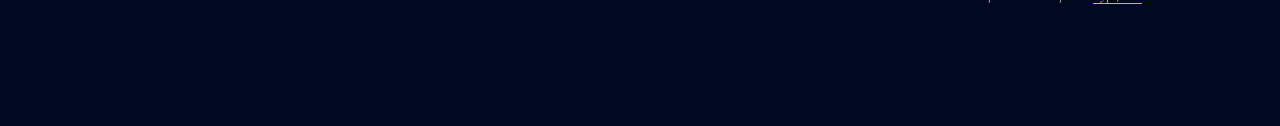
==== commit c1af0b5f: "Remove extra crest materials from merged concept" ====
--- a/index.html
+++ b/index.html
@@ -3224,12 +3224,6 @@
       <article class="concept-card" id="concept-1">
         <div class="concept-topline"><div class="concept-num">Ⅰ+Ⅱ</div><div class="concept-title"><h3>Лёгкий знак + плоская система</h3><p>Объединённый блок: материалы бывшего первого варианта и плоские версии бывшего второго собраны вместе, чтобы сравнивать их как одну концептуальную линию.</p></div><span class="concept-pill">merged concept</span></div>
         <div class="concept-grid">
-          <div class="concept-section-title"><b>Логотипы</b><span>герб и дополнительные материалы</span></div>
-          <div class="concept-item hero-wide"><img src="assets/concepts-2026-09-12/concept-03/transparent-crest.png" alt="Герб логотипа на синем фоне"><div class="concept-label"><h4>Герб</h4><span>crest</span></div></div>
-          <div class="concept-item big"><img src="assets/concepts-2026-09-12/concept-00/zero-new-01.png" alt="Логотипный материал 1"><div class="concept-label"><h4>Материал 1</h4><span>logo material</span></div></div>
-          <div class="concept-item big"><img src="assets/concepts-2026-09-12/concept-00/zero-new-02.webp" alt="Логотипный материал 2"><div class="concept-label"><h4>Материал 2</h4><span>logo material</span></div></div>
-          <div class="concept-item big"><img src="assets/concepts-2026-09-12/concept-00/zero-new-03.png" alt="Логотипный материал 3"><div class="concept-label"><h4>Материал 3</h4><span>logo material</span></div></div>
-          <div class="concept-item big"><img src="assets/concepts-2026-09-12/concept-00/zero-new-04.png" alt="Логотипный материал 4"><div class="concept-label"><h4>Материал 4</h4><span>logo material</span></div></div>
           <div class="concept-item big"><img src="assets/concepts-2026-09-12/concept-01/01-logo.webp" alt="Концепт 1 главный знак"><div class="concept-label"><h4>Логотип</h4><span>главный вариант</span></div></div>
           <div class="concept-item big"><img src="assets/concepts-2026-09-12/concept-01/05-logo-light-crest.png" alt="Концепт 1 логотип на светлом фоне"><div class="concept-label"><h4>Логотип</h4><span>light</span></div></div>
           <div class="concept-item wide"><img src="assets/concepts-2026-09-12/concept-01/06-logo-dark-crest.png" alt="Концепт 1 логотип на синем фоне"><div class="concept-label"><h4>Логотип</h4><span>navy</span></div></div>
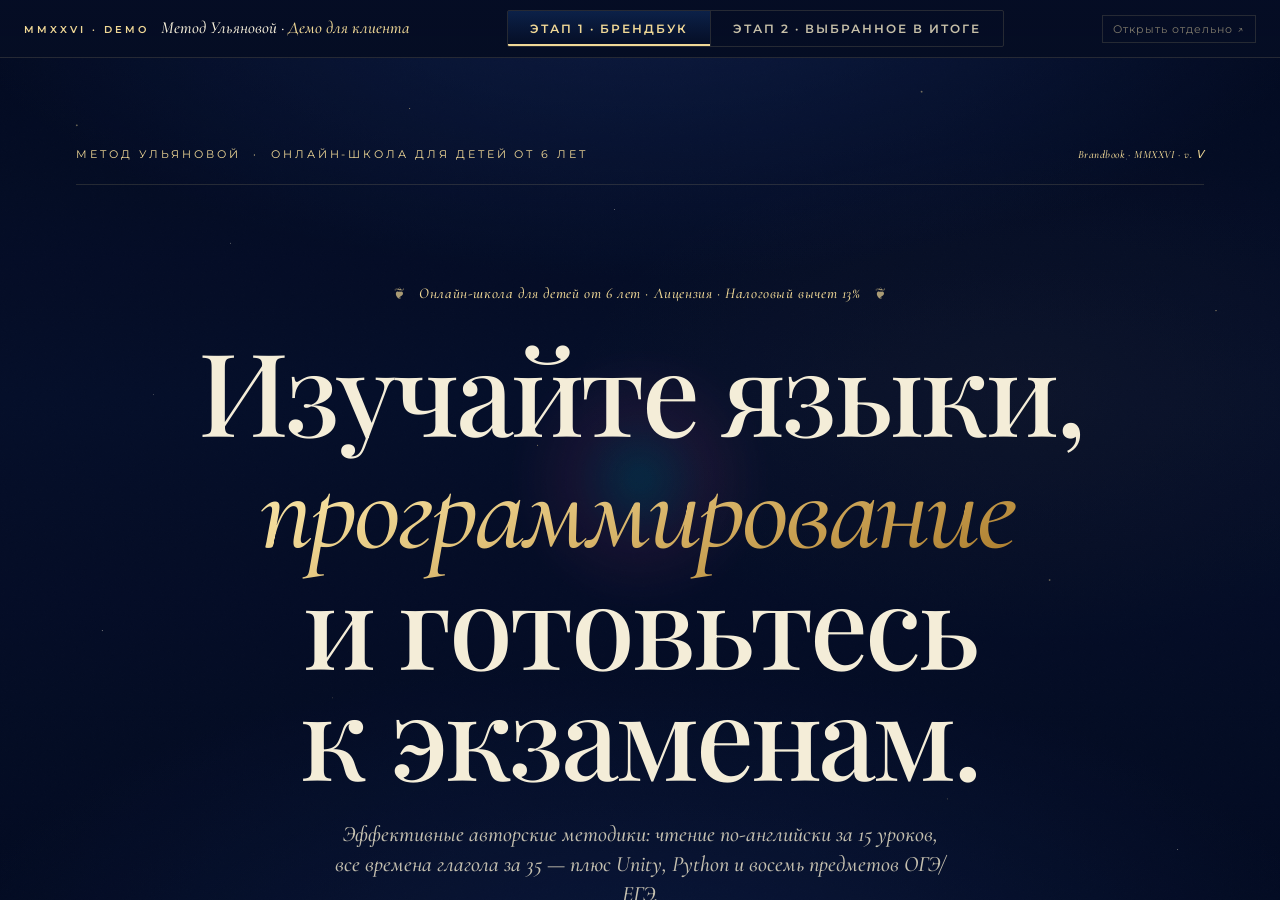
==== commit 39b8ff7e: "Replace root with combined demo (Этап 1 · Брендбук + Этап 2 · Выбранное в итоге) - New index.html: t" ====
--- a/index.html
+++ b/index.html
@@ -1,3647 +1,169 @@
-﻿<!doctype html>
-<html lang="ru">
-<head>
-<meta charset="utf-8" />
-<meta name="viewport" content="width=device-width,initial-scale=1" />
-<title>Метод Ульяновой · Брендбук · MMXXVI</title>
-<link rel="preconnect" href="https://fonts.googleapis.com">
-<link rel="preconnect" href="https://fonts.gstatic.com" crossorigin>
-<link href="https://fonts.googleapis.com/css2?family=Bad+Script&display=swap" rel="stylesheet">
-<style>
-  /* local core fonts */
-  @font-face {
-    font-family: 'Cormorant Garamond';
-    font-style: italic;
-    font-weight: 500;
-    font-display: swap;
-    src: url('assets/fonts/web/Cormorant-Garamond-italic-500.ttf') format('truetype');
-  }
-
-  @font-face {
-    font-family: 'Cormorant Garamond';
-    font-style: italic;
-    font-weight: 600;
-    font-display: swap;
-    src: url('assets/fonts/web/Cormorant-Garamond-italic-600.ttf') format('truetype');
-  }
-
-  @font-face {
-    font-family: 'Cormorant Garamond';
-    font-style: normal;
-    font-weight: 500;
-    font-display: swap;
-    src: url('assets/fonts/web/Cormorant-Garamond-normal-500.ttf') format('truetype');
-  }
-
-  @font-face {
-    font-family: 'Cormorant Garamond';
-    font-style: normal;
-    font-weight: 600;
-    font-display: swap;
-    src: url('assets/fonts/web/Cormorant-Garamond-normal-600.ttf') format('truetype');
-  }
-
-  @font-face {
-    font-family: 'Montserrat';
-    font-style: normal;
-    font-weight: 300;
-    font-display: swap;
-    src: url('assets/fonts/web/Montserrat-normal-300.ttf') format('truetype');
-  }
-
-  @font-face {
-    font-family: 'Montserrat';
-    font-style: normal;
-    font-weight: 400;
-    font-display: swap;
-    src: url('assets/fonts/web/Montserrat-normal-400.ttf') format('truetype');
-  }
-
-  @font-face {
-    font-family: 'Montserrat';
-    font-style: normal;
-    font-weight: 500;
-    font-display: swap;
-    src: url('assets/fonts/web/Montserrat-normal-500.ttf') format('truetype');
-  }
-
-  @font-face {
-    font-family: 'Montserrat';
-    font-style: normal;
-    font-weight: 600;
-    font-display: swap;
-    src: url('assets/fonts/web/Montserrat-normal-600.ttf') format('truetype');
-  }
-
-  @font-face {
-    font-family: 'Montserrat';
-    font-style: normal;
-    font-weight: 700;
-    font-display: swap;
-    src: url('assets/fonts/web/Montserrat-normal-700.ttf') format('truetype');
-  }
-
-  @font-face {
-    font-family: 'Playfair Display';
-    font-style: italic;
-    font-weight: 400;
-    font-display: swap;
-    src: url('assets/fonts/web/Playfair-Display-italic-400.ttf') format('truetype');
-  }
-
-  @font-face {
-    font-family: 'Playfair Display';
-    font-style: italic;
-    font-weight: 500;
-    font-display: swap;
-    src: url('assets/fonts/web/Playfair-Display-italic-500.ttf') format('truetype');
-  }
-
-  @font-face {
-    font-family: 'Playfair Display';
-    font-style: normal;
-    font-weight: 400;
-    font-display: swap;
-    src: url('assets/fonts/web/Playfair-Display-normal-400.ttf') format('truetype');
-  }
-
-  @font-face {
-    font-family: 'Playfair Display';
-    font-style: normal;
-    font-weight: 500;
-    font-display: swap;
-    src: url('assets/fonts/web/Playfair-Display-normal-500.ttf') format('truetype');
-  }
-
-  @font-face {
-    font-family: 'Playfair Display';
-    font-style: normal;
-    font-weight: 600;
-    font-display: swap;
-    src: url('assets/fonts/web/Playfair-Display-normal-600.ttf') format('truetype');
-  }
-
-  /* end local core fonts */
-
-  @font-face {
-    font-family: 'Script Thin Pen';
-    src: url('assets/fonts/ScriptThinPen.ttf') format('truetype');
-    font-display: swap;
+<!doctype html>
+<html lang="ru">
+<head>
+<meta charset="utf-8">
+<meta name="viewport" content="width=device-width,initial-scale=1">
+<title>Метод Ульяновой · Демо-презентация для клиента</title>
+<link rel="preconnect" href="https://fonts.googleapis.com">
+<link rel="preconnect" href="https://fonts.gstatic.com" crossorigin>
+<link href="https://fonts.googleapis.com/css2?family=Cormorant+Garamond:ital,wght@0,500;0,600;1,500;1,600&family=Montserrat:wght@400;500;600;700&display=swap" rel="stylesheet">
+<style>
+  :root {
+    --stage: #00091F;
+    --card: #051B43;
+    --plate: #12356C;
+    --gold-hi: #F0D896;
+    --gold: #D2AC5F;
+    --cream: #F4EDD8;
+    --ink: #C6BFA8;
+    --ink-lo: #7F7A6B;
+    --hairline: rgba(240, 216, 150, 0.14);
   }
-
-  @font-face {
-    font-family: 'Pushkin';
-    src: url('assets/fonts/Pushkin.ttf') format('truetype');
-    font-display: swap;
+  *, *::before, *::after { box-sizing: border-box; }
+  html, body { margin: 0; padding: 0; height: 100%; overflow: hidden; }
+  body {
+    background: var(--stage);
+    color: var(--cream);
+    font-family: 'Montserrat', -apple-system, Segoe UI, sans-serif;
+    font-size: 14px;
+    display: flex;
+    flex-direction: column;
+    min-height: 100vh;
   }
 
-  @font-face {
-    font-family: 'Miama';
-    src: url('assets/fonts/miama/miama.otf') format('opentype');
-    font-weight: 400;
-    font-style: normal;
-    font-display: swap;
-  }
-  :root {
-    /* — Stage — */
-    --stage:     #00091F;
-    --navy:      #001436;
-    --card:      #051B43;
-    --card-lo:   #000F2E;
-    --plate:     #12356C;
-
-    /* — Metals (composite, used in gradients) — */
-    --gold-h:    #FBEBB0;  /* hotspot */
-    --gold-hi:   #F0D896;  /* highlight */
-    --gold:      #D2AC5F;  /* core */
-    --bronze:    #A67626;  /* mid-tone */
-    --bronze-lo: #6B4A18;  /* shadow */
-
-    /* — Text — */
-    --cream:     #F4EDD8;
-    --parchment: #E6DEC6;
-    --ink:       #C6BFA8;
-    --ink-lo:    #7F7A6B;
-    --whisper:   #4E4A3F;
-
-    /* — Neon (used sparingly, one moment per section) — */
-    --cyan:      #14DFFF;
-    --magenta:   #FF3D9C;
-    --orange:    #FF8A24;
-
-    /* — Hairlines — */
-    --hairline:  rgba(240, 216, 150, 0.14);
-    --hairline-2:rgba(240, 216, 150, 0.06);
-  }
-
-  *, *::before, *::after { box-sizing: border-box; }
-  html, body { margin: 0; padding: 0; }
-  html { scroll-behavior: smooth; }
-  body {
-    background: var(--stage);
-    color: var(--ink);
-    font-family: 'Montserrat', -apple-system, Segoe UI, sans-serif;
-    font-size: 15px; line-height: 1.65;
-    -webkit-font-smoothing: antialiased;
-    text-rendering: optimizeLegibility;
-    position: relative;
-    overflow-x: hidden;
-  }
-
-  /* — Atmosphere: soft aurora above, deep well below — */
-  body::before {
-    content: '';
-    position: fixed; inset: 0; z-index: -3; pointer-events: none;
-    background:
-      radial-gradient(ellipse 90% 60% at 50% -10%, rgba(30, 55, 117, 0.55) 0%, transparent 60%),
-      radial-gradient(ellipse 60% 50% at 80% 40%, rgba(210, 172, 95, 0.05) 0%, transparent 60%),
-      radial-gradient(ellipse 100% 70% at 50% 110%, rgba(30, 55, 117, 0.4) 0%, transparent 55%),
-      linear-gradient(180deg, #050D24 0%, #08122E 40%, #050D24 100%);
-  }
-  /* — Fine grain overlay (SVG-noise) — */
-  body::after {
-    content: '';
-    position: fixed; inset: 0; z-index: -2; pointer-events: none; opacity: .5;
-    background-image: url("data:image/svg+xml;utf8,<svg xmlns='http://www.w3.org/2000/svg' width='180' height='180' viewBox='0 0 180 180'><filter id='n'><feTurbulence baseFrequency='0.9' numOctaves='2' stitchTiles='stitch'/><feColorMatrix values='0 0 0 0 0.94  0 0 0 0 0.85  0 0 0 0 0.59  0 0 0 0.05 0'/></filter><rect width='180' height='180' filter='url(%23n)' opacity='0.35'/></svg>");
-  }
-  /* — Star flecks scattered — */
-  .starfield {
-    position: fixed; inset: 0; z-index: -1; pointer-events: none; opacity: .55;
-  }
-
-  /* ================================================
-     LAYOUT
-  ================================================ */
-  .wrap {
-    max-width: 1240px;
-    margin: 0 auto;
-    padding: 88px 56px 120px;
-    position: relative;
-  }
-  @media (max-width: 820px) { .wrap { padding: 56px 24px 80px; } }
-
-  /* ── page rule (hair-thin gold) ── */
-  .rule {
-    height: 1px; background: linear-gradient(90deg, transparent, var(--hairline), transparent);
-    margin: 0;
-  }
-
-  /* ================================================
-     COLOPHON — top strip
-  ================================================ */
-  .colophon {
-    display: flex; align-items: baseline; justify-content: space-between;
-    padding-bottom: 20px;
-    margin-bottom: 0;
-    border-bottom: 1px solid var(--hairline);
-    font-family: 'Montserrat', sans-serif;
-    font-size: 10.5px; letter-spacing: .28em; text-transform: uppercase;
-    color: var(--ink-lo);
-  }
-  .colophon .mark {
-    color: var(--gold-hi);
-    display: inline-flex; align-items: center; gap: 10px;
-  }
-  .colophon .mark svg { display: block; }
-  .colophon .roman {
-    font-family: 'Cormorant Garamond', serif;
-    font-style: italic; font-weight: 500;
-    text-transform: none; letter-spacing: .04em;
-    font-size: 11px;
-    color: var(--gold-hi);
-  }
-
-  /* ================================================
-     HERO — the moment of dominance
-  ================================================ */
-  .hero {
-    padding: 96px 0 72px;
-    text-align: center;
-    position: relative;
-  }
-  .hero .medallion-stage {
-    position: relative;
-    display: inline-block;
-    margin-bottom: 44px;
-  }
-  .hero .medallion-stage svg { display: block; filter: drop-shadow(0 24px 60px rgba(210, 172, 95, 0.20)) drop-shadow(0 8px 24px rgba(5, 13, 36, 0.6)); }
-  .hero .medallion-stage::before,
-  .hero .medallion-stage::after {
-    content: '';
-    position: absolute;
-    top: 50%; width: 120px; height: 1px;
-    background: linear-gradient(90deg, transparent, var(--gold-hi));
-    opacity: .35;
-  }
-  .hero .medallion-stage::before { left: -140px; transform: translateY(-50%); }
-  .hero .medallion-stage::after  { right: -140px; transform: translateY(-50%);
-                                    background: linear-gradient(90deg, var(--gold-hi), transparent); }
-
-  .hero .eyebrow {
-    display: inline-block;
-    font-family: 'Cormorant Garamond', serif;
-    font-style: italic; font-weight: 500;
-    font-size: 15px; color: var(--gold-hi);
-    letter-spacing: .04em;
-    margin-bottom: 28px;
-  }
-  .hero .eyebrow::before, .hero .eyebrow::after {
-    content: '❦'; margin: 0 14px; font-style: normal; opacity: .7;
-  }
-
-  h1.display {
-    font-family: 'Playfair Display', Georgia, serif;
-    font-weight: 500;
-    font-size: clamp(56px, 9vw, 128px);
-    line-height: 0.96;
-    letter-spacing: -0.028em;
-    color: var(--cream);
-    margin: 0 0 32px;
-  }
-  h1.display em {
-    font-family: 'Cormorant Garamond', serif;
-    font-style: italic; font-weight: 500;
-    background: linear-gradient(160deg, #FBEBB0 0%, #F0D896 25%, #D2AC5F 60%, #A67626 100%);
-    -webkit-background-clip: text; background-clip: text; -webkit-text-fill-color: transparent;
-    padding-right: 0.06em;
-  }
-  .hero .sub {
-    font-family: 'Cormorant Garamond', serif;
-    font-weight: 400; font-style: italic;
-    font-size: clamp(18px, 2vw, 22px);
-    color: var(--parchment); opacity: .85;
-    max-width: 620px; margin: 0 auto 48px;
-    line-height: 1.35;
-  }
-
-  .hero .handwritten-svg {
-    display: block;
-    margin: 0 auto;
-    max-width: 640px;
-    width: 100%;
-    filter: drop-shadow(0 2px 20px rgba(240, 216, 150, 0.18));
-  }
-
-  /* ================================================
-     SECTION
-  ================================================ */
-  section.chapter {
-    padding: 128px 0;
-    position: relative;
-  }
-  @media (max-width: 820px) { section.chapter { padding: 88px 0; } }
-  section.chapter + section.chapter { border-top: 1px solid var(--hairline); }
-
-  .chapter-head {
-    display: grid;
-    grid-template-columns: 100px 1fr;
-    gap: 40px;
-    align-items: start;
-    margin-bottom: 64px;
-  }
-  @media (max-width: 820px) {
-    .chapter-head { grid-template-columns: 1fr; gap: 12px; margin-bottom: 40px; }
-  }
-  .chapter-num {
-    font-family: 'Cormorant Garamond', serif;
-    font-style: italic; font-weight: 500;
-    font-size: 40px;
-    color: var(--bronze);
-    line-height: 1;
-    letter-spacing: 0.02em;
-  }
-  .chapter-titlewrap {
-    display: flex; justify-content: space-between; align-items: baseline;
-    gap: 40px; flex-wrap: wrap;
-  }
-  .chapter-title {
-    font-family: 'Playfair Display', Georgia, serif;
-    font-weight: 500;
-    font-size: clamp(32px, 4.5vw, 56px);
-    line-height: 1;
-    letter-spacing: -0.02em;
-    color: var(--cream);
-    margin: 0;
-  }
-  .chapter-title em {
-    font-family: 'Cormorant Garamond', serif;
-    font-style: italic;
-    background: linear-gradient(160deg, var(--gold-hi), var(--gold), var(--bronze));
-    -webkit-background-clip: text; background-clip: text; -webkit-text-fill-color: transparent;
-  }
-  .chapter-lede {
-    font-family: 'Cormorant Garamond', serif;
-    font-style: italic; font-size: 17px;
-    color: var(--ink);
-    max-width: 420px;
-    line-height: 1.35;
-    opacity: .85;
-  }
-  .chapter-eyebrow {
-    display: block;
-    font-family: 'Montserrat', sans-serif; font-weight: 500;
-    font-size: 10.5px; letter-spacing: .32em; text-transform: uppercase;
-    color: var(--gold-hi);
-    margin-bottom: 10px;
-  }
-
-  /* ================================================
-     I — Manifest (3 accents)
-  ================================================ */
-  .manifest {
-    display: grid;
-    grid-template-columns: repeat(3, 1fr);
-    gap: 1px;
-    background: var(--hairline);
-    border: 1px solid var(--hairline);
-  }
-  @media (max-width: 820px) { .manifest { grid-template-columns: 1fr; } }
-  .manifest-panel {
-    background: var(--stage);
-    padding: 56px 44px;
-    position: relative;
-    transition: background .5s ease;
-  }
-  .manifest-panel:hover { background: linear-gradient(180deg, var(--card-lo), var(--stage)); }
-  .manifest-panel .roman {
-    font-family: 'Cormorant Garamond', serif;
-    font-style: italic; font-weight: 500;
-    font-size: 22px;
-    color: var(--bronze);
-    margin-bottom: 12px;
-  }
-  .manifest-panel h3 {
-    font-family: 'Playfair Display', serif;
-    font-weight: 500; font-size: 28px;
-    letter-spacing: -0.01em;
-    color: var(--cream);
-    margin: 0 0 20px;
-  }
-  .manifest-panel p {
-    color: var(--ink); font-size: 14px; line-height: 1.7;
-    margin: 0;
-  }
-  .manifest-panel::before {
-    content: ''; position: absolute; top: 56px; right: 44px;
-    width: 8px; height: 8px; border-radius: 50%;
-    background: var(--gold);
-  }
-  .manifest-panel:nth-child(1)::before { background: var(--gold-hi); }
-  .manifest-panel:nth-child(2)::before { background: var(--bronze); }
-  .manifest-panel:nth-child(3)::before { background: var(--bronze-lo); }
-
-  /* ================================================
-     II — Logo variants
-  ================================================ */
-  .logo-grid {
-    display: grid;
-    grid-template-columns: repeat(6, 1fr);
-    gap: 20px;
-  }
-  @media (max-width: 1080px) { .logo-grid { grid-template-columns: repeat(3, 1fr); } }
-  @media (max-width: 560px)  { .logo-grid { grid-template-columns: repeat(2, 1fr); } }
-
-  .logo-tile {
-    grid-column: span 2;
-    aspect-ratio: 1 / 1.1;
-    border: 1px solid var(--hairline);
-    background: linear-gradient(170deg, var(--card) 0%, var(--card-lo) 100%);
-    padding: 40px 28px 28px;
-    display: flex; flex-direction: column;
-    align-items: center; justify-content: space-between;
-    text-align: center;
-    position: relative;
-    transition: transform .5s cubic-bezier(.2,.7,.2,1), border-color .5s;
-  }
-  .logo-tile:hover {
-    transform: translateY(-4px);
-    border-color: rgba(240, 216, 150, 0.35);
-  }
-  .logo-tile.hero-var { grid-column: span 3; }
-  .logo-tile.hero-var-2 { grid-column: span 3; background: linear-gradient(170deg, var(--plate) 0%, var(--card-lo) 100%); }
-  .logo-tile.light {
-    background: linear-gradient(170deg, #F4EDD8 0%, #E5D9B4 100%);
-  }
-  .logo-tile.light .lockup, .logo-tile.light .caption { color: var(--bronze-lo); }
-  .logo-tile .lockup {
-    font-family: 'Montserrat', sans-serif;
-    font-weight: 600;
-    font-size: 9px; letter-spacing: .32em; text-transform: uppercase;
-    color: var(--gold-hi);
-    margin-top: 20px;
-  }
-  .logo-tile .caption {
-    font-family: 'Cormorant Garamond', serif;
-    font-style: italic; font-size: 13px;
-    color: var(--ink);
-    margin-top: 6px;
-    opacity: .8;
-  }
-  .logo-tile .badge-top {
-    position: absolute; top: 16px; left: 20px;
-    font-family: 'Montserrat', sans-serif; font-weight: 600;
-    font-size: 9px; letter-spacing: .2em; text-transform: uppercase;
-    color: var(--gold-hi); opacity: .7;
-  }
-  .logo-tile.light .badge-top { color: var(--bronze); opacity: .8; }
-  .logo-tile .med-hold { flex: 1; display: flex; align-items: center; }
-
-  /* ================================================
-     III — Palette
-  ================================================ */
-  .palette {
-    display: grid;
-    grid-template-columns: 1.25fr 1fr 1fr;
-    gap: 10px;
-    padding: 10px;
-    border: 1px solid rgba(240, 216, 150, 0.18);
-    background:
-      linear-gradient(180deg, rgba(255,255,255,0.035), transparent 34%),
-      radial-gradient(circle at 14% 0%, rgba(20, 223, 255, 0.10), transparent 34%),
-      linear-gradient(135deg, rgba(240, 216, 150, 0.10), rgba(240, 216, 150, 0.02));
-    box-shadow: 0 32px 90px rgba(0, 5, 18, 0.45);
-  }
-
-  .application-grid .return-shot.no-stretch img {
-    aspect-ratio: auto;
-    height: auto;
-    max-height: 340px;
+  /* ============ ШАПКА С ВКЛАДКАМИ ============ */
+  header.topbar {
+    flex: 0 0 auto;
+    padding: 10px 24px;
+    border-bottom: 1px solid var(--hairline);
+    background: linear-gradient(180deg, rgba(5, 13, 36, .98) 0%, rgba(5, 13, 36, .92) 100%);
+    display: flex; align-items: center; justify-content: space-between; gap: 20px; flex-wrap: wrap;
   }
-  .application-grid .return-shot.tall.no-stretch img {
-    max-height: 430px;
-  }
-  @media (max-width: 980px) { .palette { grid-template-columns: repeat(2, 1fr); } }
-  @media (max-width: 560px) { .palette { grid-template-columns: 1fr; padding: 10px; } }
-  .swatch {
-    min-height: 408px;
-    background:
-      linear-gradient(180deg, rgba(255,255,255,0.035), transparent 32%),
-      linear-gradient(180deg, var(--card-lo) 0%, rgba(0, 9, 31, 0.96) 100%);
-    border: 1px solid rgba(240, 216, 150, 0.10);
-    padding: 26px;
-    position: relative;
-    overflow: hidden;
-    display: flex;
-    flex-direction: column;
-  }
-  .swatch:first-child {
-    grid-row: span 2;
-    min-height: 100%;
-    background:
-      radial-gradient(circle at 50% 20%, rgba(20, 53, 108, 0.88), transparent 48%),
-      linear-gradient(180deg, #001A42 0%, #00091F 100%);
-  }
-
-  .application-grid .return-shot.no-stretch img {
-    aspect-ratio: auto;
-    height: auto;
-    max-height: 340px;
+  .brand {
+    display: flex; align-items: baseline; gap: 12px;
   }
-  .application-grid .return-shot.tall.no-stretch img {
-    max-height: 430px;
-  }
-  @media (max-width: 980px) { .swatch:first-child { grid-row: auto; } }
-  .swatch::before {
-    content: '';
-    position: absolute;
-    inset: 0;
-    pointer-events: none;
-    background:
-      linear-gradient(90deg, transparent, rgba(240,216,150,.08), transparent) top / 100% 1px no-repeat,
-      linear-gradient(180deg, transparent, rgba(240,216,150,.05), transparent) left / 1px 100% no-repeat;
-    opacity: .85;
-  }
-  .swatch .chip {
-    min-height: 138px;
-    aspect-ratio: 16 / 10;
-    margin-bottom: 24px;
-    position: relative;
-    border-radius: 6px;
-    border: 1px solid rgba(255,255,255,0.10);
-    box-shadow: inset 0 1px 0 rgba(255,255,255,0.16), 0 22px 50px rgba(0, 5, 18, 0.38);
-    overflow: hidden;
-  }
-  .swatch:first-child .chip {
-    min-height: 300px;
-    aspect-ratio: auto;
-    background-image:
-      radial-gradient(circle at 50% 18%, rgba(18,53,108,.95), transparent 46%),
-      linear-gradient(180deg, #00183D, var(--navy)) !important;
-  }
-  .swatch .chip::after {
-    content: '';
-    position: absolute; inset: 0;
-    background:
-      linear-gradient(155deg, rgba(255,255,255,0.16) 0%, transparent 34%),
-      linear-gradient(180deg, transparent 0%, rgba(0,0,0,0.24) 100%);
-    pointer-events: none;
-  }
-  .swatch .chip.metal {
-    background-image:
-      radial-gradient(circle at 24% 18%, rgba(255,244,203,0.90), transparent 18%),
-      linear-gradient(135deg, rgba(255,255,255,0.35) 0%, transparent 26%, rgba(0,0,0,0.20) 54%, rgba(255,255,255,0.12) 76%, transparent 100%);
-  }
-  .swatch .chip.neon::before {
-    content: '';
-    position: absolute; inset: -12px; border-radius: 10px;
-    background: currentColor; opacity: .24; filter: blur(28px);
-    z-index: -1;
-  }
-  .swatch .head {
-    display: flex; align-items: baseline; justify-content: space-between;
-    gap: 10px;
-    margin-bottom: 8px;
-  }
-  .swatch .name {
-    font-family: 'Playfair Display', serif;
-    font-weight: 500; font-size: clamp(22px, 2vw, 30px);
-    color: var(--cream);
-    margin: 0;
-    letter-spacing: 0;
-  }
-  .swatch:first-child .name { font-size: clamp(30px, 4vw, 48px); }
-  .swatch .idx {
-    font-family: 'Cormorant Garamond', serif;
-    font-style: italic; font-weight: 500;
-    font-size: 16px; color: var(--bronze);
-    flex: 0 0 auto;
-  }
-  .swatch .use {
-    font-family: 'Cormorant Garamond', serif;
-    font-style: italic; font-size: 16px;
-    color: var(--parchment); margin: 0 0 22px; opacity: .9;
-  }
-  .swatch dl {
-    display: grid;
-    grid-template-columns: auto 1fr;
-    gap: 7px 18px;
-    margin: auto 0 0;
-    padding-top: 16px;
-    border-top: 1px solid var(--hairline-2);
-    font-family: 'JetBrains Mono', monospace;
-    font-size: 10.5px;
-    letter-spacing: .04em;
-    color: var(--ink-lo);
-  }
-  .swatch dl dt { color: rgba(230, 222, 198, 0.52); font-weight: 400; }
-  .swatch dl dd { color: var(--cream); margin: 0; text-align: right; }
-  .swatch.hi dl dd { color: var(--gold-hi); }
-
-  /* ── proportion strip 60/20/20 ── */
-  .ratio-block {
-    margin-top: 44px;
-    display: grid;
-    grid-template-columns: minmax(260px, 0.9fr) 1.4fr;
-    gap: 28px;
-    align-items: stretch;
-    border: 1px solid rgba(240, 216, 150, 0.14);
-    background: linear-gradient(180deg, rgba(255,255,255,0.035), rgba(255,255,255,0.012));
-    padding: 16px;
-  }
-  @media (max-width: 820px) { .ratio-block { grid-template-columns: 1fr; } }
-  .ratio-block .txt {
-    padding: 18px 18px 20px;
-    display: flex;
-    flex-direction: column;
-    justify-content: center;
-  }
-  .ratio-block .txt .k {
-    font-family: 'Montserrat', sans-serif; font-weight: 600;
-    font-size: 10px; letter-spacing: .26em; text-transform: uppercase;
-    color: var(--gold-hi); margin-bottom: 14px;
-  }
-  .ratio-block .txt h4 {
-    font-family: 'Playfair Display', serif;
-    font-weight: 500; font-size: clamp(25px, 3vw, 38px);
-    line-height: 1.05;
-    color: var(--cream);
-    margin: 0 0 16px; letter-spacing: 0;
-  }
-  .ratio-block .txt p {
-    color: var(--ink); font-size: 13.5px; line-height: 1.7; margin: 0;
-  }
-  .ratio-bar {
-    min-height: 260px;
-    display: flex;
-    border: 1px solid rgba(240, 216, 150, 0.14);
-    background: var(--stage);
-    position: relative;
-    overflow: hidden;
-  }
-  @media (max-width: 560px) { .ratio-bar { flex-direction: column; min-height: 520px; } }
-  .ratio-bar > div {
-    position: relative;
-    display: flex; flex-direction: column;
-    justify-content: flex-end; padding: 18px;
-    min-width: 58px;
-  }
-  .ratio-bar > div .pct {
-    font-family: 'Playfair Display', serif;
-    font-weight: 500; font-size: clamp(22px, 3vw, 38px);
-    color: var(--cream); line-height: 1;
-  }
-  .ratio-bar > div .lbl {
-    font-family: 'Montserrat', sans-serif; font-weight: 600;
-    font-size: 9px; letter-spacing: .2em; text-transform: uppercase;
-    color: var(--cream); opacity: .82; margin-top: 7px;
-    word-break: break-word;
-  }
-  .ratio-bar .b1 { flex: 60; background: linear-gradient(180deg, #00183D, var(--navy)); }
-  .ratio-bar .b2 { flex: 12; background: linear-gradient(180deg, var(--gold), var(--bronze)); }
-  .ratio-bar .b2 .pct, .ratio-bar .b2 .lbl,
-  .ratio-bar .b3 .pct, .ratio-bar .b3 .lbl,
-  .ratio-bar .b4 .pct, .ratio-bar .b4 .lbl,
-  .ratio-bar .b5 .pct, .ratio-bar .b5 .lbl,
-  .ratio-bar .b6 .pct, .ratio-bar .b6 .lbl { color: var(--stage); opacity: 1; }
-  .ratio-bar .b3 { flex: 8; background: linear-gradient(180deg, var(--gold-h), var(--gold)); }
-  .ratio-bar .b4 { flex: 8; background: var(--cyan); }
-  .ratio-bar .b5 { flex: 6; background: var(--magenta); }
-  .ratio-bar .b6 { flex: 6; background: var(--orange); }
-  /* ================================================
-     IV — Typography
-  ================================================ */
-  .type-grid {
-    display: grid;
-    grid-template-columns: repeat(4, 1fr);
-    gap: 20px;
-  }
-  @media (max-width: 900px) { .type-grid { grid-template-columns: repeat(2, 1fr); } }
-  @media (max-width: 480px) { .type-grid { grid-template-columns: 1fr; } }
-
-  .type-card {
-    border: 1px solid var(--hairline);
-    background: linear-gradient(180deg, var(--card-lo) 0%, var(--stage) 100%);
-    padding: 40px 32px 32px;
-    position: relative;
-    aspect-ratio: 3 / 4;
-    display: flex; flex-direction: column;
-  }
-  .type-card .idx {
-    font-family: 'Cormorant Garamond', serif;
-    font-style: italic; font-weight: 500;
-    font-size: 15px; color: var(--bronze);
-    letter-spacing: .04em;
-    margin-bottom: 12px;
-  }
-  .type-card .aa {
-    font-size: 180px; line-height: 0.88;
-    color: var(--cream);
-    letter-spacing: -0.04em;
-    margin: 0 0 auto;
-    align-self: flex-start;
-  }
-  .type-card .aa.serif  { font-family: 'Playfair Display', serif; font-weight: 500; }
-  .type-card .aa.italic { font-family: 'Cormorant Garamond', serif; font-style: italic; font-weight: 600;
-                           background: linear-gradient(160deg, var(--gold-hi), var(--gold), var(--bronze));
-                           -webkit-background-clip: text; background-clip: text; -webkit-text-fill-color: transparent; }
-  .type-card .aa.sans   { font-family: 'Montserrat', sans-serif; font-weight: 700; }
-  .type-card .aa.hand   { font-family: 'Marck Script', 'Cormorant Garamond', cursive; color: var(--gold-hi);
-                           transform-origin: left center; font-size: 180px; line-height: 1; padding-left: 8px; }
-  .type-card .meta {
-    padding-top: 20px;
-    border-top: 1px solid var(--hairline-2);
-  }
-  .type-card .meta .fname {
-    font-family: 'Playfair Display', serif;
-    font-weight: 500; font-size: 18px;
-    color: var(--gold-hi); margin: 0 0 4px;
-  }
-  .type-card .meta .frole {
-    font-family: 'Montserrat', sans-serif; font-weight: 500;
-    font-size: 10px; letter-spacing: .22em; text-transform: uppercase;
-    color: var(--ink-lo); margin-bottom: 14px;
-  }
-  .type-card .meta .weights {
-    font-family: 'Montserrat', sans-serif; font-weight: 400;
-    font-size: 11px; color: var(--ink);
-    letter-spacing: .04em;
-  }
-  .type-card .meta .weights b {
-    color: var(--gold-hi); font-weight: 500;
-  }
-  .type-card .meta .caveat {
-    font-family: 'Marck Script', 'Cormorant Garamond', cursive;
-    color: var(--gold-hi); font-size: 24px;
-    display: block; margin-top: 8px;
-    line-height: 1.1;
-  }
-
-  /* Typography compact fit */
-  #typography {
-    padding-top: 72px;
-    padding-bottom: 72px;
-  }
-  #typography .chapter-head { margin-bottom: 28px; }
-  #typography .chapter-title { font-size: clamp(30px, 3.4vw, 46px); }
-  #typography .chapter-lede {
-    max-width: 620px;
-    display: -webkit-box;
-    -webkit-line-clamp: 2;
-    -webkit-box-orient: vertical;
-    overflow: hidden;
-  }
-  #typography .type-grid { gap: 12px; }
-  #typography .type-card {
-    aspect-ratio: auto;
-    min-height: 260px;
-    padding: 22px 18px 18px;
-  }
-  #typography .type-card .idx { margin-bottom: 4px; }
-  #typography .type-card .aa {
-    font-size: clamp(86px, 9vw, 132px);
-    letter-spacing: 0;
-  }
-  #typography .type-card .aa.hand {
-    font-family: 'Bad Script', 'Marck Script', 'Cormorant Garamond', cursive;
-    font-size: clamp(76px, 8vw, 118px);
-    padding-left: 0;
-  }
-  #typography .type-card .meta { padding-top: 14px; }
-  #typography .type-card .meta .fname { font-size: 16px; }
-  #typography .type-card .meta .frole { margin-bottom: 8px; }
-  #typography .type-card .meta .caveat {
-    font-family: 'Bad Script', 'Marck Script', cursive;
-    font-size: 19px;
-    white-space: nowrap;
-    overflow: hidden;
-    text-overflow: ellipsis;
-  }
-  .handwriting-panel {
-    margin-top: 24px;
-    padding: 18px;
-    border: 1px solid var(--hairline);
-    background: linear-gradient(180deg, var(--card-lo), var(--stage));
-  }
-  .handwriting-panel-head {
-    display: flex;
-    align-items: baseline;
-    justify-content: space-between;
-    gap: 16px;
-    margin-bottom: 14px;
-    flex-wrap: wrap;
-  }
-  .handwriting-panel-head h3 {
-    margin: 0;
-    font-family: 'Playfair Display', serif;
-    font-weight: 500;
-    font-size: clamp(20px, 2.2vw, 28px);
-    color: var(--cream);
-  }
-  .handwriting-panel-head p {
-    margin: 0;
-    max-width: 420px;
-    color: var(--ink);
-    font-family: 'Cormorant Garamond', serif;
-    font-style: italic;
-    font-size: 14px;
-    line-height: 1.3;
-  }
-  .hw-grid {
-    display: grid;
-    grid-template-columns: repeat(3, 1fr);
-    gap: 12px;
-  }
-  .hw-card {
-    min-height: 150px;
-    padding: 18px;
-    border: 1px solid var(--hairline);
-    background: linear-gradient(180deg, var(--card-lo), var(--stage));
-    display: flex;
-    flex-direction: column;
-    justify-content: space-between;
-    gap: 16px;
-  }
-  .hw-card.selected {
-    border-color: var(--gold-hi);
-    background: linear-gradient(180deg, rgba(18,53,108,.85), var(--card-lo));
-  }
-  .hw-card .sample {
-    margin: 0;
-    color: var(--gold-hi);
-    font-size: clamp(26px, 3vw, 40px);
-    line-height: 1.18;
-  }
-  .hw-card.bad .sample { font-family: 'Bad Script', 'Marck Script', cursive; }
-  .hw-card.caveat .sample { font-family: 'Caveat', 'Marck Script', cursive; font-weight: 600; }
-  .hw-card.pacifico .sample { font-family: 'Pacifico', 'Marck Script', cursive; font-size: clamp(24px, 2.8vw, 36px); }
-  .hw-card .meta {
-    border-top: 1px solid var(--hairline-2);
-    padding-top: 10px;
-  }
-  .hw-card .meta strong {
-    display: block;
-    font-family: 'Playfair Display', serif;
-    font-size: 15px;
-    font-weight: 500;
-    color: var(--cream);
-    margin-bottom: 4px;
-  }
-  .hw-card .meta span {
-    display: block;
-    font-family: 'Montserrat', sans-serif;
-    font-size: 9px;
-    letter-spacing: .16em;
-    text-transform: uppercase;
-    color: var(--ink-lo);
-    line-height: 1.35;
-  }
-  .hw-card .badge {
-    color: var(--gold-hi);
-    font-family: 'Cormorant Garamond', serif;
-    font-style: italic;
-    font-size: 13px;
-  }
-  @media (max-width: 900px) { .hw-grid { grid-template-columns: 1fr; } }
-  /* ================================================
-     V — Slogans
-  ================================================ */
-  .slogans {
-    display: grid;
-    grid-template-columns: repeat(12, 1fr);
-    grid-auto-rows: minmax(180px, auto);
-    gap: 20px;
-  }
-  @media (max-width: 820px) { .slogans { grid-template-columns: 1fr; } }
-  .slogan {
-    padding: 44px 40px;
-    border: 1px solid var(--hairline);
-    background: linear-gradient(170deg, var(--card-lo) 0%, var(--stage) 100%);
-    position: relative;
-    display: flex; flex-direction: column; justify-content: space-between;
-  }
-  .slogan .txt { margin: 0; }
-  .slogan .tag {
-    font-family: 'Montserrat', sans-serif; font-weight: 500;
-    font-size: 9.5px; letter-spacing: .28em; text-transform: uppercase;
-    color: var(--ink-lo);
-  }
-  .slogan .tag em {
-    font-family: 'Cormorant Garamond', serif; font-style: italic;
-    text-transform: none; letter-spacing: .04em; color: var(--gold-hi);
-    font-size: 11px; font-weight: 500;
-  }
-  .slogan-a { grid-column: span 8; }
-  .slogan-a .txt {
-    font-family: 'Playfair Display', serif; font-weight: 500;
-    font-size: clamp(32px, 4vw, 52px);
-    line-height: 1.05; letter-spacing: -0.02em;
-    color: var(--cream);
-  }
-  .slogan-a .txt em {
-    font-family: 'Cormorant Garamond', serif; font-style: italic;
-    background: linear-gradient(160deg, var(--gold-hi), var(--gold), var(--bronze));
-    -webkit-background-clip: text; background-clip: text; -webkit-text-fill-color: transparent;
-  }
-  .slogan-b { grid-column: span 4; background: linear-gradient(170deg, var(--plate) 0%, var(--card-lo) 100%); }
-  .slogan-b .txt {
-    font-family: 'Marck Script', 'Cormorant Garamond', cursive; font-size: 48px;
-    color: var(--gold-hi); line-height: 1.15;
-    text-shadow: 0 1px 12px rgba(240, 216, 150, 0.15);
-  }
-  .slogan-c { grid-column: span 4; }
-  .slogan-c .txt {
-    font-family: 'Cormorant Garamond', serif; font-style: italic;
-    font-size: 32px; font-weight: 500; color: var(--cream);
-    line-height: 1.15;
-  }
-  .slogan-c .txt::before { content: '«'; color: var(--bronze); margin-right: 4px; }
-  .slogan-c .txt::after { content: '»'; color: var(--bronze); margin-left: 4px; }
-  .slogan-d { grid-column: span 4; background: linear-gradient(170deg, var(--card) 0%, var(--card-lo) 100%); }
-  .slogan-d .txt {
-    font-family: 'Marck Script', 'Cormorant Garamond', cursive; font-size: 44px;
-    color: var(--gold-hi); line-height: 1.15;
-    text-shadow: 0 1px 12px rgba(240, 216, 150, 0.15);
-  }
-  .slogan-e { grid-column: span 4; }
-  .slogan-e .txt {
-    font-family: 'Montserrat', sans-serif; font-weight: 500;
-    font-size: 15px; letter-spacing: .28em; text-transform: uppercase;
-    color: var(--parchment);
-    line-height: 1.35;
-  }
-  .slogan-e .txt em { color: var(--gold-hi); font-style: normal; }
-  .slogan-f { grid-column: span 8; }
-  .slogan-f .txt {
-    font-family: 'Playfair Display', serif; font-weight: 500;
-    font-size: clamp(24px, 2.6vw, 36px); font-style: italic;
-    color: var(--cream); line-height: 1.2;
-  }
-  .slogan-f .txt em {
-    font-family: 'Cormorant Garamond', serif; font-style: italic;
-    background: linear-gradient(160deg, var(--gold-hi), var(--gold));
-    -webkit-background-clip: text; background-clip: text; -webkit-text-fill-color: transparent;
-  }
-
-  /* ================================================
-     VI — Signature graphic (rising stairs)
-  ================================================ */
-  .signature {
-    position: relative;
-    border: 1px solid var(--hairline);
-    background: linear-gradient(170deg, var(--navy) 0%, var(--stage) 100%);
-    aspect-ratio: 16 / 7;
-    overflow: hidden;
-    padding: 56px;
-    display: grid;
-    grid-template-columns: 340px 1fr;
-    gap: 40px;
-    align-items: center;
-  }
-  @media (max-width: 820px) { .signature { grid-template-columns: 1fr; aspect-ratio: 4 / 5; padding: 40px; } }
-  .signature .copy {
-    position: relative; z-index: 2;
-  }
-  .signature .copy .k {
-    font-family: 'Montserrat', sans-serif; font-weight: 500;
-    font-size: 10.5px; letter-spacing: .3em; text-transform: uppercase;
-    color: var(--cyan);
-    margin-bottom: 12px;
-  }
-  .signature .copy h4 {
-    font-family: 'Playfair Display', serif;
-    font-weight: 500; font-size: 44px; line-height: 1.05;
-    letter-spacing: -0.02em;
-    color: var(--cream);
-    margin: 0 0 18px;
-  }
-  .signature .copy h4 em {
-    font-family: 'Cormorant Garamond', serif; font-style: italic;
-    background: linear-gradient(160deg, var(--gold-hi), var(--gold));
-    -webkit-background-clip: text; background-clip: text; -webkit-text-fill-color: transparent;
-  }
-  .signature .copy p {
-    font-family: 'Cormorant Garamond', serif; font-style: italic;
-    font-size: 16px; color: var(--parchment); opacity: .8;
-    line-height: 1.55; margin: 0;
-  }
-  .signature .art {
-    position: relative;
-    align-self: stretch;
-  }
-  .signature svg { width: 100%; height: 100%; display: block; }
-
-  /* ================================================
-     VII — Pattern
-  ================================================ */
-  .patternwrap {
-    display: grid;
-    grid-template-columns: 2fr 1fr;
-    gap: 20px;
-  }
-  @media (max-width: 820px) { .patternwrap { grid-template-columns: 1fr; } }
-  .pattern-panel {
-    aspect-ratio: 16 / 10;
-    border: 1px solid var(--hairline);
-    position: relative;
-    overflow: hidden;
-    background: var(--navy);
-  }
-  .pattern-panel .fill {
-    position: absolute; inset: 0;
-    background-image: url("data:image/svg+xml;utf8,<svg xmlns='http://www.w3.org/2000/svg' width='72' height='72' viewBox='0 0 72 72'><g fill='%23A67626' fill-opacity='0.24'><text x='36' y='44' text-anchor='middle' font-family='Georgia,serif' font-style='italic' font-size='24' font-weight='600'>МУ</text></g><g fill='%23F0D896' fill-opacity='0.12'><circle cx='72' cy='36' r='1'/><circle cx='0' cy='36' r='1'/><circle cx='36' cy='0' r='1'/><circle cx='36' cy='72' r='1'/></g></svg>");
-    background-size: 72px 72px;
-  }
-  .pattern-panel .label {
-    position: absolute; left: 32px; bottom: 32px;
-    display: inline-flex; flex-direction: column;
-    background: rgba(8, 18, 46, 0.7); backdrop-filter: blur(10px);
-    padding: 14px 20px;
-    border: 1px solid var(--hairline);
-  }
-  .pattern-panel .label .k {
-    font-family: 'Montserrat', sans-serif; font-weight: 500;
-    font-size: 9.5px; letter-spacing: .3em; text-transform: uppercase;
-    color: var(--gold-hi); margin-bottom: 2px;
-  }
-  .pattern-panel .label .n {
-    font-family: 'Cormorant Garamond', serif; font-style: italic;
-    font-size: 22px; color: var(--cream);
-  }
-
-  .stars-panel {
-    aspect-ratio: 4 / 5;
-    border: 1px solid var(--hairline);
-    position: relative;
-    background: linear-gradient(180deg, var(--stage) 0%, var(--navy) 60%, var(--stage) 100%);
-    overflow: hidden;
-  }
-  @media (max-width: 820px) { .stars-panel { aspect-ratio: 16 / 10; } }
-  .stars-panel .starcloud {
-    position: absolute; inset: 0;
-  }
-  .stars-panel .label {
-    position: absolute; left: 28px; bottom: 28px;
-    font-family: 'Montserrat', sans-serif; font-weight: 500;
-    font-size: 9.5px; letter-spacing: .3em; text-transform: uppercase;
-    color: var(--gold-hi);
-  }
-  .stars-panel .label em {
-    display: block;
-    font-family: 'Cormorant Garamond', serif; font-style: italic;
-    text-transform: none; letter-spacing: .04em;
-    font-size: 20px; color: var(--cream); margin-top: 2px;
-    font-weight: 500;
-  }
-
-  /* ================================================
-     VIII — Icons
-  ================================================ */
-  .icons {
-    display: grid;
-    grid-template-columns: repeat(4, 1fr);
-    gap: 20px;
-  }
-  @media (max-width: 900px) { .icons { grid-template-columns: repeat(2, 1fr); } }
-  @media (max-width: 520px) { .icons { grid-template-columns: 1fr; } }
-  .icon-tile {
-    min-height: 248px;
-    border: 1px solid var(--hairline);
-    background:
-      radial-gradient(circle at 28px 26px, rgba(240, 216, 150, 0.11), transparent 34px),
-      linear-gradient(180deg, var(--card-lo) 0%, var(--stage) 100%);
-    padding: 30px;
-    display: flex;
-    flex-direction: column;
-    align-items: flex-start;
-    justify-content: space-between;
-    position: relative;
-    overflow: hidden;
-    transition: transform .5s cubic-bezier(.2,.7,.2,1), border-color .5s, background .5s;
-  }
-  .icon-tile::after {
-    content: '';
-    position: absolute;
-    inset: 12px;
-    border: 1px solid rgba(240, 216, 150, 0.055);
-    pointer-events: none;
-  }
-  .icon-tile:hover {
-    transform: translateY(-4px);
-    border-color: rgba(240, 216, 150, 0.35);
-    background:
-      radial-gradient(circle at 34px 30px, rgba(240, 216, 150, 0.16), transparent 46px),
-      linear-gradient(180deg, var(--card) 0%, var(--stage) 100%);
-  }
-  .icon-tile .icon {
-    width: 74px;
-    height: 74px;
-    color: var(--gold-hi);
-    filter: drop-shadow(0 10px 22px rgba(240, 216, 150, 0.12));
-  }
-  .icon-tile .icon svg { width: 100%; height: 100%; display: block; overflow: visible; }
-  .icon-tile .icon .soft { opacity: .18; fill: currentColor; stroke: none; }
-  .icon-tile .icon .fine { stroke-width: .85; opacity: .58; }
-  .icon-tile .icon .key-dot { fill: currentColor; stroke: none; opacity: .95; }
-  .icon-tile.cyan     .icon { color: var(--cyan); }
-  .icon-tile.magenta  .icon { color: var(--magenta); }
-  .icon-tile.orange   .icon { color: var(--orange); }
-  .icon-tile.bronze   .icon { color: var(--gold); }
-  .icon-tile .icon.icon-image {
-    width: 112px;
-    height: 112px;
-    padding: 0;
-    border-radius: 8px;
-    overflow: hidden;
-    background: #001436;
-    box-shadow: 0 18px 44px rgba(0, 5, 18, 0.35);
-  }
-  .icon-tile .icon.icon-image img {
-    display: block;
-    width: 100%;
-    height: 100%;
-    object-fit: contain;
-    object-position: center;
-    cursor: zoom-in;
-  }
-  .icon-tile .meta { width: 100%; position: relative; z-index: 1; }
-  .icon-tile .idx {
-    display: block;
-    font-family: 'Cormorant Garamond', serif;
-    font-style: italic;
-    font-weight: 500;
-    font-size: 15px;
-    color: var(--bronze);
-    margin-bottom: 8px;
-  }
-  .icon-tile h4 {
-    font-family: 'Playfair Display', serif;
-    font-weight: 500;
-    font-size: 22px;
-    letter-spacing: 0;
-    color: var(--cream);
-    margin: 0 0 4px;
-  }
-  .icon-tile .tag {
-    display: block;
-    font-family: 'Montserrat', sans-serif;
-    font-weight: 600;
-    font-size: 9px;
-    letter-spacing: .2em;
-    text-transform: uppercase;
-    color: var(--ink-lo);
-    line-height: 1.18;
-  }
-  /* ================================================
-     IX — Photostyle
-  ================================================ */
-  .photostyle {
-    display: grid; grid-template-columns: repeat(3, 1fr); gap: 20px;
-  }
-  @media (max-width: 820px) { .photostyle { grid-template-columns: 1fr; } }
-  .photo {
-    aspect-ratio: 3 / 4;
-    border: 1px solid var(--hairline);
-    padding: 32px;
-    position: relative;
-    display: flex; flex-direction: column;
-    justify-content: flex-end;
-    overflow: hidden;
-  }
-  .photo::before {
-    content: '';
-    position: absolute; inset: 0; z-index: 0;
-    background:
-      radial-gradient(ellipse 70% 50% at 50% 30%, rgba(30, 55, 117, 0.6) 0%, transparent 60%),
-      linear-gradient(180deg, var(--card) 0%, var(--stage) 100%);
-  }
-  .photo::after {
-    content: '';
-    position: absolute; inset: 0; z-index: 1;
-    background:
-      radial-gradient(ellipse 70% 40% at 30% 30%, rgba(240, 216, 150, 0.08) 0%, transparent 55%),
-      linear-gradient(180deg, transparent 40%, rgba(5, 13, 36, 0.85) 100%);
-  }
-  .photo > * { position: relative; z-index: 2; }
-  .photo .idx {
-    font-family: 'Cormorant Garamond', serif; font-style: italic;
-    font-weight: 500; font-size: 13px; color: var(--bronze);
-    position: absolute; top: 32px; left: 32px;
-  }
-  .photo .caveat-note {
-    position: absolute; top: 44px; right: 32px;
-    font-family: 'Marck Script', 'Cormorant Garamond', cursive; font-size: 30px;
-    color: var(--gold-hi);
-    text-shadow: 0 2px 12px rgba(5, 13, 36, 0.8);
-  }
-  .photo h4 {
-    font-family: 'Playfair Display', serif;
-    font-weight: 500; font-size: 26px; letter-spacing: -0.01em;
-    color: var(--cream); margin: 0 0 8px;
-  }
-  .photo h4 em {
-    font-family: 'Cormorant Garamond', serif; font-style: italic;
-    color: var(--gold-hi);
-  }
-  .photo p {
-    font-family: 'Cormorant Garamond', serif; font-style: italic;
-    font-size: 13px; color: var(--parchment); opacity: .85;
-    margin: 0; line-height: 1.5;
-    max-width: 260px;
-  }
-  .photo .tag {
-    display: block; margin-top: 14px;
-    font-family: 'Montserrat', sans-serif; font-weight: 500;
-    font-size: 9.5px; letter-spacing: .28em; text-transform: uppercase;
-    color: var(--ink-lo);
-  }
-
-  /* ================================================
-     X — Rules
-  ================================================ */
-  .rules {
-    display: grid; grid-template-columns: 1fr 1fr; gap: 40px;
-  }
-  @media (max-width: 820px) { .rules { grid-template-columns: 1fr; } }
-  .rules-col h4 {
-    font-family: 'Playfair Display', serif;
-    font-weight: 500; font-size: 28px; letter-spacing: -0.01em;
-    color: var(--cream); margin: 0 0 8px;
-    display: flex; align-items: baseline; gap: 16px;
-  }
-  .rules-col h4 em {
-    font-family: 'Cormorant Garamond', serif; font-style: italic;
-    font-size: 20px; font-weight: 500;
-    letter-spacing: .04em;
-  }
-  .rules-col.do h4 em   { color: var(--gold-hi); }
-  .rules-col.dont h4 em { color: var(--bronze); }
-  .rules-col p {
-    color: var(--ink-lo); font-size: 13.5px;
-    margin: 0 0 24px; line-height: 1.7;
-  }
-  .rules-list { list-style: none; margin: 0; padding: 0; }
-  .rules-list li {
-    padding: 18px 0 18px 40px;
-    border-top: 1px solid var(--hairline-2);
-    font-size: 13px; line-height: 1.6;
-    color: var(--parchment);
-    position: relative;
-  }
-  .rules-list li:last-child { border-bottom: 1px solid var(--hairline-2); }
-  .rules-list li::before {
-    position: absolute; left: 0; top: 18px;
-    font-family: 'Cormorant Garamond', serif;
-    font-style: italic; font-weight: 500;
-    font-size: 20px; line-height: 1;
-  }
-  .rules-col.do .rules-list li::before {
-    content: '✧'; color: var(--gold-hi); font-family: 'Playfair Display', serif;
-  }
-  .rules-col.dont .rules-list li::before {
-    content: '×'; color: var(--bronze-lo); font-size: 22px;
-  }
-  .rules-list li b { color: var(--gold-hi); font-weight: 500; font-family: 'Playfair Display', serif; font-style: italic; }
-
-  /* ================================================
-     XI — Timeline
-  ================================================ */
-  .timeline {
-    display: grid;
-    grid-template-columns: repeat(7, 1fr);
-    gap: 0;
-    border: 1px solid var(--hairline);
-    background: var(--hairline);
-    grid-column-gap: 1px;
-  }
-  @media (max-width: 900px) { .timeline { grid-template-columns: repeat(2, 1fr); } }
-  @media (max-width: 480px) { .timeline { grid-template-columns: 1fr; } }
-  .tl-week {
-    background: var(--stage);
-    padding: 32px 24px;
-    position: relative;
-    min-height: 200px;
-    display: flex; flex-direction: column;
-  }
-  .tl-week.done { background: linear-gradient(180deg, var(--card-lo) 0%, var(--stage) 100%); }
-  .tl-week.now  { background: linear-gradient(180deg, var(--plate) 0%, var(--card) 100%); }
-  .tl-week .roman {
-    font-family: 'Cormorant Garamond', serif; font-style: italic;
-    font-weight: 500; font-size: 32px;
-    color: var(--bronze); line-height: 1;
-    margin-bottom: 12px;
-  }
-  .tl-week.done .roman { color: var(--gold); }
-  .tl-week.now  .roman { color: var(--gold-hi); }
-  .tl-week .date {
-    font-family: 'Montserrat', sans-serif; font-weight: 500;
-    font-size: 10px; letter-spacing: .18em; text-transform: uppercase;
-    color: var(--ink-lo); margin-bottom: 14px;
-  }
-  .tl-week .task {
-    font-family: 'Playfair Display', serif; font-weight: 500;
-    font-size: 13.5px; line-height: 1.4;
-    color: var(--cream);
-  }
-  .tl-week .badge {
-    position: absolute; top: 24px; right: 20px;
-    font-family: 'Montserrat', sans-serif; font-weight: 500;
-    font-size: 9px; letter-spacing: .22em; text-transform: uppercase;
-    color: var(--gold-hi);
-  }
-  .tl-week.done .badge::before { content: '✓ '; }
-  .tl-week.now  .badge::before { content: '● '; color: var(--cyan); }
-
-  /* ================================================
-     XII — Scope note
-  ================================================ */
-  .scope {
-    display: grid;
-    grid-template-columns: 1fr 1fr;
-    gap: 40px;
-    padding: 56px;
-    border: 1px solid var(--hairline);
-    background: linear-gradient(160deg, var(--card-lo) 0%, var(--stage) 100%);
-  }
-  @media (max-width: 820px) { .scope { grid-template-columns: 1fr; padding: 40px; } }
-  .scope h4 {
-    font-family: 'Playfair Display', serif; font-weight: 500;
-    font-size: 24px; letter-spacing: -0.01em;
-    color: var(--cream); margin: 0 0 14px;
-    display: flex; align-items: center; gap: 12px;
-  }
-  .scope h4 .bullet {
-    display: inline-block; width: 8px; height: 8px; border-radius: 50%;
-  }
-  .scope .inside h4 .bullet   { background: var(--gold-hi); box-shadow: 0 0 12px rgba(240, 216, 150, 0.5); }
-  .scope .outside h4 .bullet  { background: var(--bronze); opacity: .6; }
-  .scope p {
-    color: var(--ink); font-size: 14px; line-height: 1.7;
-    margin: 0;
-  }
-  .scope p code {
-    font-family: 'JetBrains Mono', monospace; font-size: 12px;
-    color: var(--gold-hi);
-    padding: 1px 6px; background: rgba(240, 216, 150, 0.08);
-    border-radius: 2px;
-  }
-  .scope-divider {
-    width: 1px; background: var(--hairline); align-self: stretch;
-  }
-  @media (max-width: 820px) { .scope-divider { display: none; } }
-
-  /* ================================================
-     Footer
-  ================================================ */
-  footer {
-    margin-top: 96px;
-    padding-top: 32px;
-    border-top: 1px solid var(--hairline);
-    display: flex; justify-content: space-between; align-items: baseline;
-    flex-wrap: wrap; gap: 16px;
-    font-family: 'Montserrat', sans-serif;
-    font-size: 10px; letter-spacing: .28em; text-transform: uppercase;
-    color: var(--ink-lo);
-  }
-  footer .mark {
-    color: var(--gold-hi);
-    display: inline-flex; align-items: center; gap: 10px;
-  }
-  footer .cite {
-    font-family: 'Cormorant Garamond', serif; font-style: italic;
-    font-size: 13px; letter-spacing: .04em; text-transform: none;
-    color: var(--ink);
-  }
-  footer .cite a {
-    color: var(--gold-hi); text-decoration: none;
-    border-bottom: 1px solid var(--gold);
-  }
-
-  /* ================================================
-     Applicata · Реальные визуализации и носители
-     (2026-09-10 · 31 картинка от Марии)
-  ================================================ */
-
-  /* ── Figure — универсальная плитка с картинкой + подписью ── */
-  .figure {
-    --neon: var(--cyan);
-    --neon-soft: rgba(0, 229, 255, 0.28);
-    background: linear-gradient(170deg, var(--card) 0%, var(--card-lo) 100%);
-    border: 1px solid var(--hairline);
-    border-radius: 12px;
-    overflow: hidden;
-    position: relative;
-    transition: transform .28s ease, box-shadow .28s ease, border-color .28s ease;
-    box-shadow:
-      0 0 0 1px rgba(255,255,255,0.02),
-      0 12px 32px rgba(5, 13, 36, 0.35),
-      inset 0 0 0 1px var(--hairline-2);
-  }
-  /* Тонкая неон-линия сверху карточки — «электрическая» шапка */
-  .figure::before {
-    content: '';
-    position: absolute;
-    top: 0; left: 12px; right: 12px; height: 1px;
-    background: linear-gradient(90deg, transparent, var(--neon), transparent);
-    opacity: .55;
-    pointer-events: none;
-    z-index: 2;
-  }
-  /* Неон-угол снизу справа */
-  .figure::after {
-    content: '';
-    position: absolute;
-    right: 0; bottom: 0;
-    width: 48px; height: 48px;
-    background:
-      radial-gradient(circle at 100% 100%, var(--neon-soft) 0%, transparent 60%);
-    pointer-events: none;
-    z-index: 1;
-  }
-  .figure:hover {
-    transform: translateY(-2px);
-    border-color: var(--neon);
-    box-shadow:
-      0 24px 48px rgba(5, 13, 36, 0.45),
-      0 0 0 1px var(--neon-soft),
-      0 0 32px -6px var(--neon-soft);
-  }
-  .figure img {
-    display: block;
-    width: 100%;
-    height: auto;
-    background: var(--card-lo);
-    position: relative;
-    z-index: 0;
-  }
-  .figure img { cursor: zoom-in; }
-  .figure .cap {
-    padding: 14px 18px 18px;
-    border-top: 1px solid var(--hairline-2);
-    display: flex; align-items: baseline; justify-content: space-between;
-    gap: 10px;
-    position: relative;
-    z-index: 2;
-  }
-  .figure .cap h5 {
-    margin: 0;
-    font-family: 'Cormorant Garamond', serif;
-    font-style: italic;
-    font-weight: 600;
-    font-size: 13px;
-    color: var(--cream);
-  }
-  .figure .cap h5 em { color: var(--gold-hi); font-style: italic; }
-  .figure .cap .idx {
-    font-family: 'Cormorant Garamond', serif;
-    font-style: italic;
-    color: var(--neon);
-    text-shadow: 0 0 12px var(--neon-soft);
-    opacity: .95;
-    font-size: 15px;
-    letter-spacing: .04em;
-  }
-  .figure .cap-full {
-    padding: 12px 18px 18px;
-    color: var(--ink);
-    font-size: 12.5px;
-    line-height: 1.55;
-    border-top: 1px solid var(--hairline-2);
-    position: relative;
-    z-index: 2;
-  }
-
-  /* Три неон-семьи для чередования */
-  .figure.n-cyan    { --neon: #00E5FF; --neon-soft: rgba(0, 229, 255, 0.34); }
-  .figure.n-magenta { --neon: #FF3D9C; --neon-soft: rgba(255, 61, 156, 0.34); }
-  .figure.n-orange  { --neon: #FF7A1A; --neon-soft: rgba(255, 122, 26, 0.34); }
-  .figure.n-gold    { --neon: #F0D896; --neon-soft: rgba(240, 216, 150, 0.34); }
-
-  .signum-blocks {
-    display: grid;
-    gap: 10px;
-  }
-  .signum-block {
-    border: 1px solid rgba(240, 216, 150, 0.15);
-    background:
-      radial-gradient(circle at 18% 0%, rgba(240,216,150,.08), transparent 32%),
-      linear-gradient(180deg, rgba(255,255,255,.035), rgba(255,255,255,.012));
-    padding: 10px;
-  }
-  .signum-block-head {
-    display: grid;
-    grid-template-columns: 34px 1fr auto;
-    gap: 10px;
-    align-items: start;
-    margin-bottom: 10px;
-  }
-  .signum-block-head .num {
-    font-family: 'Cormorant Garamond', serif;
-    font-style: italic;
-    font-size: 24px;
-    color: var(--bronze);
-    line-height: 1;
-  }
-  .signum-block-head h3 {
-    margin: 0 0 4px;
-    font-family: 'Playfair Display', serif;
-    font-weight: 500;
-    font-size: clamp(18px, 1.8vw, 24px);
-    color: var(--cream);
-    letter-spacing: 0;
-  }
-  .signum-block-head p {
-    margin: 0;
-    color: var(--ink-lo);
-    font-size: 11px;
-    line-height: 1.35;
-    max-width: 860px;
-    display: -webkit-box;
-    -webkit-line-clamp: 1;
-    -webkit-box-orient: vertical;
-    overflow: hidden;
-  }
-  .signum-block-head .count {
-    font-family: 'JetBrains Mono', monospace;
-    font-size: 10px;
-    letter-spacing: .12em;
-    color: var(--gold-hi);
-    white-space: nowrap;
-  }
-  .signum-rail {
-    display: grid;
-    grid-auto-flow: column;
-    grid-auto-columns: minmax(150px, 16.5%);
-    gap: 10px;
-    overflow: visible;
-    overscroll-behavior-inline: contain;
-    scroll-snap-type: inline mandatory;
-    scroll-padding-inline: 2px;
-    padding: 2px 2px 12px;
-  }
-  .signum-rail.hero-rail { grid-auto-columns: minmax(210px, 26%); }
-  .signum-rail::-webkit-scrollbar { height: 10px; }
-  .signum-rail::-webkit-scrollbar-track {
-    background: rgba(240, 216, 150, 0.055);
-    border: 1px solid rgba(240, 216, 150, 0.08);
-  }
-  .signum-rail::-webkit-scrollbar-thumb {
-    background: linear-gradient(90deg, var(--bronze), var(--gold-hi));
-    border: 3px solid #00091F;
-  }
-  .signum-shot {
-    scroll-snap-align: start;
-    border: 1px solid rgba(240, 216, 150, 0.13);
-    background: linear-gradient(180deg, var(--card-lo), var(--stage));
-    padding: 7px;
-  }
-  .signum-shot img {
-    display: block;
-    width: 100%;
-    aspect-ratio: 1 / 1;
-    max-height: 120px;
-    object-fit: contain;
-    object-position: center;
-    background: #001436;
-    cursor: zoom-in;
-  }
-  .signum-rail.hero-rail .signum-shot img { aspect-ratio: 16 / 9; max-height: 132px; }
-  .signum-shot .cap {
-    min-height: 28px;
-    padding: 5px 1px 0;
-  }
-  .signum-shot .cap h4 {
-    margin: 0 0 3px;
-    font-family: 'Playfair Display', serif;
-    font-size: 13px;
-    font-weight: 500;
-    color: var(--cream);
-  }
-  .signum-shot .cap span {
-    display: block;
-    color: var(--ink-lo);
-    font-size: 11px;
-    line-height: 1.18;
-  }
-  @media (max-width: 900px) {
-    .signum-block-head { grid-template-columns: 1fr; gap: 8px; }
-    .signum-rail, .signum-rail.hero-rail { grid-auto-columns: minmax(170px, 62%); }
-  }
-  @media (max-width: 560px) { .signum-rail, .signum-rail.hero-rail { grid-auto-columns: minmax(190px, 86%); } .signum-shot img { max-height: 190px; } }
-
-  /* Signum: compact viewport gallery with elegant inner scroll */
-  #signum {
-    min-height: calc(100vh - 96px);
-    padding: 44px 0 52px;
-  }
-  #signum .chapter-head {
-    margin-bottom: 18px;
-  }
-  #signum .chapter-title {
-    font-size: clamp(30px, 3.2vw, 44px);
-    line-height: 0.98;
-  }
-  #signum .chapter-lede {
-    max-width: 620px;
-    display: -webkit-box;
-    -webkit-line-clamp: 2;
-    -webkit-box-orient: vertical;
-    overflow: hidden;
-  }
-  #signum .signum-blocks {
-    max-height: min(640px, calc(100vh - 245px));
-    overflow-y: auto;
-    overscroll-behavior: contain;
-    padding: 2px 12px 2px 2px;
-    scroll-snap-type: y proximity;
-    
-  }
-  #signum .signum-blocks::-webkit-scrollbar { width: 12px; }
-  #signum .signum-blocks::-webkit-scrollbar-track {
-    background: linear-gradient(180deg, rgba(240,216,150,.04), rgba(20,223,255,.04));
-    border: 1px solid rgba(240,216,150,.10);
-  }
-  #signum .signum-blocks::-webkit-scrollbar-thumb {
-    background: linear-gradient(180deg, var(--gold-hi), var(--bronze));
-    border: 3px solid #00091F;
-  }
-  #signum .signum-block {
-    scroll-snap-align: start;
-    box-shadow: inset 0 1px 0 rgba(255,255,255,.04), 0 12px 34px rgba(0,0,0,.18);
-  }
-  #signum .signum-block-head {
-    grid-template-columns: 30px minmax(0, 1fr) auto;
-    margin-bottom: 8px;
-  }
-  #signum .signum-block-head p {
-    display: none;
-  }
-  #signum .signum-rail {
-    grid-auto-columns: minmax(132px, 14.2%);
-    padding: 2px 2px 10px;
-    mask-image: linear-gradient(90deg, transparent 0, #000 18px, #000 calc(100% - 26px), transparent 100%);
-  }
-  #signum .signum-rail.hero-rail {
-    grid-auto-columns: minmax(190px, 24%);
-  }
-  #signum .signum-shot {
-    padding: 6px;
-  }
-  #signum .signum-shot img {
-    max-height: 96px;
-  }
-  #signum .signum-rail.hero-rail .signum-shot img {
-    max-height: 112px;
-  }
-  #signum .signum-shot .cap {
-    min-height: 22px;
-    padding-top: 5px;
-  }
-  #signum .signum-shot .cap h4 {
-    margin: 0;
-    font-size: 12px;
-    line-height: 1.05;
-    white-space: nowrap;
-    overflow: hidden;
-    text-overflow: ellipsis;
-  }
-  #signum .signum-shot .cap span {
-    display: none;
-  }
-  @media (max-width: 900px) {
-    #signum { padding: 34px 0 44px; }
-    #signum .signum-blocks { max-height: calc(100vh - 230px); }
-    #signum .signum-rail, #signum .signum-rail.hero-rail { grid-auto-columns: minmax(160px, 58%); }
-    #signum .signum-shot img { max-height: 150px; }
-  }
-  #signum .signum-shot.wide-sheet {
-    grid-column: span 2;
-  }
-  #signum .signum-shot.wide-sheet img {
-    aspect-ratio: 3 / 2;
-    max-height: 150px;
-    object-fit: contain;
-  }
-  .crest-showcase {
-    margin-top: 44px;
-    padding-top: 32px;
-    border-top: 1px solid var(--hairline-2);
-  }
-  .crest-showcase .kicker {
-    display: block;
-    text-align: center;
-    font-family: 'Cormorant Garamond', serif;
-    font-style: italic;
-    color: var(--gold-hi);
-    font-size: 15px;
-    letter-spacing: .04em;
-    margin-bottom: 8px;
-  }
-  .crest-showcase .lead {
-    text-align: center;
-    font-size: 11px;
-    color: var(--ink-lo);
-    margin: 0 auto 28px;
-    max-width: 860px;
-    display: -webkit-box;
-    -webkit-line-clamp: 1;
-    -webkit-box-orient: vertical;
-    overflow: hidden;
-  }
-  .crest-hero-card {
-    border: 1px solid rgba(240, 216, 150, 0.16);
-    background:
-      radial-gradient(circle at 50% 22%, rgba(240,216,150,.10), transparent 42%),
-      linear-gradient(180deg, var(--card-lo), var(--stage));
-    padding: 16px;
-    margin-bottom: 18px;
-  }
-  .crest-hero-card img {
-    display: block;
-    width: 100%;
-    max-height: 720px;
-    object-fit: contain;
-    background: #001436;
-    cursor: zoom-in;
-  }
-  .crest-scroll-head {
-    display: flex;
-    justify-content: space-between;
-    align-items: start;
-    gap: 20px;
-    margin: 28px 0 12px;
-    color: var(--ink-lo);
-    font-size: 11px;
-  }
-  .crest-scroll-head b {
-    font-family: 'Montserrat', sans-serif;
-    font-size: 10px;
-    letter-spacing: .24em;
-    text-transform: uppercase;
-    color: var(--gold-hi);
-  }
-  .crest-strip {
-    display: grid;
-    grid-auto-flow: column;
-    grid-auto-columns: minmax(260px, 31%);
-    gap: 10px;
-    overflow: visible;
-    overscroll-behavior-inline: contain;
-    scroll-snap-type: inline mandatory;
-    scroll-padding-inline: 2px;
-    padding: 2px 2px 12px;
-  }
-  .crest-strip::-webkit-scrollbar { height: 12px; }
-  .crest-strip::-webkit-scrollbar-track {
-    background: rgba(240, 216, 150, 0.06);
-    border: 1px solid rgba(240, 216, 150, 0.08);
-  }
-  .crest-strip::-webkit-scrollbar-thumb {
-    background: linear-gradient(90deg, var(--bronze), var(--gold-hi));
-    border: 3px solid #00091F;
-  }
-  .crest-card {
-    scroll-snap-align: start;
-    border: 1px solid rgba(240, 216, 150, 0.13);
-    background:
-      linear-gradient(180deg, rgba(255,255,255,.035), transparent 28%),
-      linear-gradient(180deg, var(--card-lo), var(--stage));
-    padding: 7px;
-  }
-  .crest-card img {
-    display: block;
-    width: 100%;
-    aspect-ratio: 1 / 1;
-    max-height: 120px;
-    object-fit: contain;
-    object-position: center;
-    background: #001436;
-    cursor: zoom-in;
-  }
-  .crest-card .cap {
-    min-height: 82px;
-    padding: 14px 4px 2px;
-  }
-  .crest-card .cap h5 {
-    margin: 0 0 4px;
-    font-family: 'Playfair Display', serif;
-    font-size: 13px;
-    font-weight: 500;
-    color: var(--cream);
-  }
-  .crest-card .cap p {
-    margin: 0;
-    color: var(--ink-lo);
-    font-size: 11px;
-    line-height: 1.18;
-  }
-  @media (max-width: 900px) { .crest-strip { grid-auto-columns: minmax(240px, 58%); } }
-  @media (max-width: 560px) { .crest-strip { grid-auto-columns: minmax(220px, 86%); } }
-
-  /* ── Crest variations — реальные цвета щита (Chapter II add-on) ── */
-  .crest-realia {
-    margin-top: 44px;
-    padding-top: 32px;
-    border-top: 1px solid var(--hairline-2);
-  }
-  .crest-realia .kicker {
-    display: block;
-    text-align: center;
-    font-family: 'Cormorant Garamond', serif;
-    font-style: italic;
-    color: var(--gold-hi);
-    font-size: 15px;
-    letter-spacing: .04em;
-    margin-bottom: 8px;
-  }
-  .crest-realia .lead {
-    text-align: center;
-    font-size: 11px;
-    color: var(--ink-lo);
-    margin: 0 auto 28px;
-    max-width: 640px;
-  }
-  .crest-variations {
-    display: grid;
-    grid-template-columns: repeat(5, 1fr);
-    gap: 10px;
-  }
-  @media (max-width: 900px) { .crest-variations { grid-template-columns: repeat(3, 1fr); } }
-  @media (max-width: 560px) { .crest-variations { grid-template-columns: repeat(2, 1fr); } }
-  .crest-variations .figure .cap {
-    padding: 10px 12px 12px;
-    justify-content: center;
-  }
-  .crest-variations .figure .cap h5 {
-    font-size: 11px;
-    font-family: 'Montserrat', sans-serif;
-    font-style: normal;
-    letter-spacing: .12em;
-    text-transform: uppercase;
-    color: var(--parchment);
-    text-align: center;
-  }
-
-  /* ── Palette reference image — увеличивалка ── */
-  .palette-reference {
-    margin: 0 0 24px;
-    border: 1px solid rgba(20, 223, 255, 0.34);
-    background: linear-gradient(180deg, rgba(0,20,54,.82), rgba(0,9,31,.94));
-    box-shadow: 0 28px 90px rgba(0, 10, 45, .45), 0 0 34px rgba(20,223,255,.10);
-    padding: 10px;
-  }
-  .palette-reference img {
-    display: block;
-    width: 100%;
-    max-height: min(640px, 72vh);
-    object-fit: contain;
-    object-position: center;
-    background: #001436;
-    cursor: zoom-in;
-  }
-/* Returned assets: compact rails inside their sections */
-  .return-rail-wrap {
-    margin-top: 18px;
-    border: 1px solid rgba(240,216,150,.12);
-    background: linear-gradient(180deg, rgba(255,255,255,.028), rgba(255,255,255,.01));
-    padding: 12px;
-  }
-  .return-rail-head {
-    display: flex;
-    align-items: baseline;
-    justify-content: space-between;
-    gap: 12px;
-    margin-bottom: 10px;
-  }
-  .return-rail-head h3 {
-    margin: 0;
-    font-family: 'Playfair Display', serif;
-    font-size: clamp(18px, 2vw, 26px);
-    font-weight: 500;
-    color: var(--cream);
-  }
-  .return-rail-head span {
-    font-family: 'Montserrat', sans-serif;
-    font-size: 9px;
-    letter-spacing: .18em;
-    text-transform: uppercase;
-    color: var(--gold-hi);
-    white-space: nowrap;
-  }
-  .return-rail {
-    display: grid;
-    grid-auto-flow: column;
-    grid-auto-columns: minmax(220px, 31%);
-    gap: 12px;
-    overflow: visible;
-    overscroll-behavior-inline: contain;
-    scroll-snap-type: inline mandatory;
-    padding: 2px 2px 12px;
-    
-  }
-  .return-rail::-webkit-scrollbar { height: 10px; }
-  .return-rail::-webkit-scrollbar-track { background: rgba(240,216,150,.055); border: 1px solid rgba(240,216,150,.08); }
-  .return-rail::-webkit-scrollbar-thumb { background: linear-gradient(90deg, var(--bronze), var(--gold-hi)); border: 3px solid #00091F; }
-  .return-shot {
-    scroll-snap-align: start;
-    border: 1px solid rgba(240,216,150,.12);
-    background: linear-gradient(180deg, var(--card-lo), var(--stage));
-    padding: 8px;
-  }
-  .return-shot img {
-    display: block;
-    width: 100%;
-    aspect-ratio: 4 / 3;
-    max-height: 230px;
-    object-fit: contain;
-    object-position: center;
-    background: #001436;
-    cursor: zoom-in;
-  }
-  .return-shot.square img { aspect-ratio: 1 / 1; max-height: 210px; }
-  .return-shot.tall img { aspect-ratio: 3 / 4; max-height: 300px; }
-  .return-shot.wide img { aspect-ratio: 3 / 2; }
-  .return-shot .cap {
-    padding-top: 8px;
-    display: flex;
-    align-items: baseline;
-    justify-content: space-between;
-    gap: 8px;
-  }
-  .return-shot .cap h4 {
-    margin: 0;
-    font-family: 'Playfair Display', serif;
-    font-size: 14px;
-    font-weight: 500;
-    color: var(--cream);
-    white-space: nowrap;
-    overflow: hidden;
-    text-overflow: ellipsis;
-  }
-  .return-shot .cap span {
-    color: var(--gold-hi);
-    font-family: 'Cormorant Garamond', serif;
-    font-style: italic;
-    flex: 0 0 auto;
-  }
-
-  .palette-guide-pair {
-    display: grid;
-    grid-template-columns: minmax(0, 1.55fr) minmax(260px, .85fr);
-    gap: 16px;
-    align-items: stretch;
-    margin-bottom: 24px;
-  }
-  .palette-guide-pair .palette-reference,
-  .palette-guide-pair .return-rail-wrap { margin: 0; }
-  .palette-compendium-card .return-rail {
-    grid-auto-columns: minmax(220px, 100%);
-    overflow-x: hidden;
-    padding-bottom: 2px;
-  }
-  .palette-compendium-card .return-shot img {
-    max-height: min(560px, 62vh);
-  }
-
-  .application-grid .return-shot.no-stretch img {
-    aspect-ratio: auto;
-    height: auto;
-    max-height: 340px;
+  .brand-mark {
+    font-size: 10px; font-weight: 600;
+    letter-spacing: 3px; text-transform: uppercase;
+    color: var(--gold-hi);
   }
-  .application-grid .return-shot.tall.no-stretch img {
-    max-height: 430px;
-  }
-  @media (max-width: 980px) {
-    .palette-guide-pair { grid-template-columns: 1fr; }
-    .palette-compendium-card .return-rail { overflow: visible; }
-  }
-  @media (max-width: 900px) { .return-rail { grid-auto-columns: minmax(190px, 72%); } }
-
-  .application-set {
-    margin-top: 18px;
-    display: grid;
-    gap: 18px;
-  }
-  .application-group {
-    border: 1px solid rgba(240,216,150,.12);
-    background: linear-gradient(180deg, rgba(255,255,255,.028), rgba(255,255,255,.01));
-    padding: 12px;
-  }
-  .application-group-head {
-    display: flex;
-    align-items: baseline;
-    justify-content: space-between;
-    gap: 12px;
-    margin-bottom: 10px;
-  }
-  .application-group-head h3 {
-    margin: 0;
-    font-family: 'Playfair Display', serif;
-    font-size: clamp(18px, 2vw, 26px);
-    font-weight: 500;
+  .brand-title {
+    font-family: 'Cormorant Garamond', serif;
+    font-style: italic; font-weight: 500;
+    font-size: 17px; line-height: 1.2;
     color: var(--cream);
   }
-  .application-group-head span {
-    font-size: 9px;
-    letter-spacing: .18em;
-    text-transform: uppercase;
-    color: var(--gold-hi);
+  .brand-title em { color: var(--gold-hi); font-style: italic; }
+
+  nav.tabs {
+    display: flex; gap: 0;
+    border: 1px solid var(--hairline);
+    border-radius: 2px;
+    overflow: hidden;
+  }
+  nav.tabs button {
+    background: transparent;
+    border: 0;
+    padding: 10px 22px;
+    font-family: 'Montserrat', sans-serif;
+    font-size: 12px; font-weight: 600;
+    letter-spacing: 2px; text-transform: uppercase;
+    color: var(--ink);
+    cursor: pointer;
+    transition: all .18s;
     white-space: nowrap;
   }
-  .application-note {
-    margin: -2px 0 12px;
-    max-width: 760px;
-    color: var(--muted);
-    font-size: 13px;
-    line-height: 1.55;
+  nav.tabs button + button { border-left: 1px solid var(--hairline); }
+  nav.tabs button:hover { color: var(--gold-hi); background: rgba(240, 216, 150, .04); }
+  nav.tabs button.on {
+    background: linear-gradient(180deg, rgba(18, 53, 108, .5), rgba(5, 13, 36, .3));
+    color: var(--gold-hi);
+    box-shadow: inset 0 -2px 0 var(--gold-hi);
   }
-  .application-grid {
-    display: grid;
-    grid-template-columns: repeat(12, 1fr);
-    gap: 12px;
+  .side-link {
+    font-size: 11px; color: var(--ink-lo);
+    text-decoration: none; letter-spacing: 1px;
+    padding: 6px 10px; border: 1px solid var(--hairline);
+    transition: all .18s;
   }
-  .application-grid .return-shot { grid-column: span 4; }
-  .application-grid .return-shot.wide { grid-column: span 6; }
-  .application-grid .return-shot.hero-wide { grid-column: 1 / -1; }
-  .application-grid .return-shot.tall { grid-column: span 3; }
-
-  .application-grid .return-shot.no-stretch img {
-    aspect-ratio: auto;
-    height: auto;
-    max-height: 340px;
+  .side-link:hover { color: var(--gold-hi); border-color: var(--gold); }
+
+  /* ============ ПОЛНОЭКРАННЫЕ ПАНЕЛИ ============ */
+  main.stage {
+    flex: 1 1 auto;
+    position: relative;
+    background: var(--card);
+    min-height: 0;
   }
-  .application-grid .return-shot.tall.no-stretch img {
-    max-height: 430px;
-  }
-  @media (max-width: 980px) {
-    .application-grid .return-shot,
-    .application-grid .return-shot.wide,
-    .application-grid .return-shot.tall { grid-column: span 6; }
+  .pane {
+    position: absolute; inset: 0;
+    display: block;
+    opacity: 0;
+    visibility: hidden;
+    transition: opacity .25s;
   }
-  @media (max-width: 640px) {
-    .application-grid { grid-template-columns: 1fr; }
-    .application-grid .return-shot,
-    .application-grid .return-shot.wide,
-    .application-grid .return-shot.tall,
-    .application-grid .return-shot.hero-wide { grid-column: 1; }
-  }
-  /* ── Applicata · Носители (новая глава) ── */
-  .mediums {
-    display: grid;
-    grid-template-columns: repeat(6, 1fr);
-    gap: 10px;
-  }
-  @media (max-width: 900px) { .mediums { grid-template-columns: repeat(2, 1fr); } }
-  .mediums .figure.span-3 { grid-column: span 3; }
-  .mediums .figure.span-2 { grid-column: span 2; }
-  .mediums .figure.span-6 { grid-column: span 6; }
-  @media (max-width: 900px) {
-    .mediums .figure.span-3,
-    .mediums .figure.span-2,
-    .mediums .figure.span-6 { grid-column: span 2; }
-  }
-  .mediums .figure img {
-    aspect-ratio: 16 / 10;
-    object-fit: contain;
-    object-position: center;
-  }
-  .mediums .figure.tall img { aspect-ratio: 4 / 5; }
-  .mediums .figure.wide img { aspect-ratio: 21 / 9; }
-
-  /* Carousels inside Applicata figures */
-  .mediums .figure .carousel {
-    position: relative;
-    aspect-ratio: 4 / 5;
-    overflow: hidden;
-    background: var(--card-lo);
-  }
-  .mediums .figure .carousel img {
-    position: absolute;
-    inset: 0;
-    width: 100%;
-    height: 100%;
-    aspect-ratio: auto;
-    object-fit: cover;
-    object-position: center;
-    opacity: 0;
-    transition: opacity 900ms ease;
-    pointer-events: none;
-  }
-  .mediums .figure .carousel img.active {
-    opacity: 1;
-    pointer-events: auto;
-  }
-  .mediums .figure .carousel .dots {
-    position: absolute;
-    left: 0; right: 0; bottom: 10px;
-    display: flex;
-    justify-content: center;
-    gap: 6px;
-    z-index: 3;
-    pointer-events: none;
-  }
-  .mediums .figure .carousel .dots span {
-    width: 6px; height: 6px;
-    border-radius: 50%;
-    background: rgba(240, 216, 150, 0.30);
-    transition: background 400ms ease;
-  }
-  .mediums .figure .carousel .dots span.on { background: var(--gold-hi); }
-
-  /* Ornatus · monogram pattern strip (inside Applicata) */
-  .ornatus-panel {
-    margin-top: 14px;
-    aspect-ratio: 16 / 5;
-    border: 1px solid var(--hairline);
-    position: relative;
-    overflow: hidden;
-    background: var(--navy);
-    border-radius: 12px;
-  }
-  .ornatus-panel .ornatus-fill {
-    position: absolute; inset: 0;
-    background-repeat: repeat;
-    background-size: 220px 220px;
-    opacity: 0.92;
-  }
-  .ornatus-panel .ornatus-label {
-    position: absolute; left: 32px; bottom: 24px;
-    display: inline-flex; flex-direction: column;
-    background: rgba(8, 18, 46, 0.72);
-    backdrop-filter: blur(10px);
-    padding: 12px 18px;
-    border: 1px solid var(--hairline);
-  }
-  .ornatus-panel .ornatus-label .k {
-    font-family: 'Montserrat', sans-serif;
-    font-weight: 500;
-    font-size: 9.5px;
-    letter-spacing: .3em;
-    text-transform: uppercase;
-    color: var(--gold-hi);
-    margin-bottom: 4px;
-  }
-  .ornatus-panel .ornatus-label .n {
-    font-family: 'Cormorant Garamond', serif;
-    font-style: italic;
-    font-size: 20px;
-    color: var(--cream);
-  }
-  @media (max-width: 900px) {
-    .ornatus-panel { aspect-ratio: 4 / 3; }
-    .ornatus-panel .ornatus-fill { background-size: 140px 140px; }
-    .ornatus-panel .ornatus-label { left: 18px; bottom: 18px; padding: 10px 14px; }
-    .ornatus-panel .ornatus-label .n { font-size: 17px; }
-  }
-
-
-  /* ── Visual runs · новые прогоны 2026-09-11 ── */
-  .visual-runs {
-    display: grid;
-    grid-template-columns: repeat(12, 1fr);
-    gap: 10px;
-  }
-  .visual-runs .figure { grid-column: span 4; }
-  .visual-runs .figure.wide { grid-column: span 6; }
-  .visual-runs .figure.hero-run { grid-column: span 8; }
-  .visual-runs .figure.tall { grid-column: span 4; }
-  .visual-runs .figure img {
-    aspect-ratio: 4 / 3;
-    object-fit: contain;
-    object-position: center;
-    background:
-      radial-gradient(circle at 50% 34%, rgba(240, 216, 150, 0.06), transparent 46%),
-      #001436;
-    padding: 10px;
-  }
-  .visual-runs .figure.tall img { aspect-ratio: 4 / 5; }
-  .visual-runs .figure.hero-run img { aspect-ratio: 16 / 10; }
-  .visual-runs .figure .cap-full { min-height: 134px; }
-  .visual-runs .figure .cap-full .tag {
-    display: block;
-    margin-bottom: 8px;
-    font-family: 'Montserrat', sans-serif;
-    font-size: 9px;
-    font-weight: 600;
-    letter-spacing: .22em;
-    text-transform: uppercase;
-    color: var(--gold-hi);
-  }
-  .visual-runs .figure .cap-full p {
-    margin: 8px 0 0;
-    color: var(--ink);
-    font-size: 11px;
-    line-height: 1.55;
-  }
-  .visual-note {
-    margin-top: 28px;
-    padding: 20px 24px;
-    border: 1px solid var(--hairline-2);
-    background: linear-gradient(180deg, rgba(255,255,255,0.03), rgba(255,255,255,0.01));
-    color: var(--ink-lo);
-    font-size: 11px;
-    line-height: 1.7;
-  }
-  .visual-note b { color: var(--gold-hi); font-weight: 500; }
-  @media (max-width: 1000px) {
-    .visual-runs .figure,
-    .visual-runs .figure.wide,
-    .visual-runs .figure.hero-run,
-    .visual-runs .figure.tall { grid-column: span 6; }
-  }
-  @media (max-width: 640px) {
-    .visual-runs { grid-template-columns: 1fr; }
-    .visual-runs .figure,
-    .visual-runs .figure.wide,
-    .visual-runs .figure.hero-run,
-    .visual-runs .figure.tall { grid-column: auto; }
-  }
-
-  /* ── Reference strip (Chapter — Referenda) ── */
-  .references {
-    display: grid;
-    grid-template-columns: repeat(3, 1fr);
-    gap: 10px;
-  }
-  @media (max-width: 900px) { .references { grid-template-columns: 1fr; } }
-  .references .figure img {
-    aspect-ratio: 4 / 3;
-    object-fit: contain;
-    object-position: center top;
-    background: #0a1230;
-  }
-  .references .figure .cap-full { min-height: 92px; }
-
-    margin-top: 40px;
-    background: linear-gradient(180deg, var(--card) 0%, var(--card-lo) 100%);
-    border: 1px solid var(--hairline);
-    border-radius: 14px;
-    padding: 32px;
-    display: grid;
-    grid-template-columns: 1.1fr 1fr;
-    gap: 32px;
-    align-items: center;
-  }
-    display: block;
-    width: 100%;
-    height: auto;
-    border-radius: 10px;
-    box-shadow: 0 24px 60px rgba(5, 13, 36, 0.6);
-  }
-    margin: 0 0 12px;
-    font-family: 'Cormorant Garamond', serif;
-    font-style: italic;
-    font-weight: 500;
-    font-size: 24px;
-    color: var(--cream);
-    line-height: 1.1;
-  }
-    display: block;
-    font-family: 'Cormorant Garamond', serif;
-    font-style: italic;
-    color: var(--gold-hi);
-    font-size: 15px;
-    letter-spacing: .04em;
-    margin-bottom: 10px;
-  }
-    color: var(--ink);
-    font-size: 13px;
-    line-height: 1.7;
-    margin: 0 0 14px;
-  }
-
+  .pane.on {
+    opacity: 1;
+    visibility: visible;
+  }
+  .pane iframe {
+    width: 100%; height: 100%;
+    border: 0; display: block;
+    background: var(--card);
+  }
+</style>
+</head>
+<body>
 
-/* data-neon-motion-css */
-  :root {
-    --neon-cyan: #00E5FF;
-    --neon-magenta: #FF3D9C;
-    --neon-orange: #FF8A00;
-    --neon-blue: #2563EB;
-  }
+<header class="topbar">
+  <div class="brand">
+    <span class="brand-mark">MMXXVI · Demo</span>
+    <div class="brand-title">Метод Ульяновой · <em>Демо для клиента</em></div>
+  </div>
+  <nav class="tabs" role="tablist">
+    <button type="button" data-tab="p1" class="on" role="tab" aria-selected="true">Этап 1 · Брендбук</button>
+    <button type="button" data-tab="p2" role="tab" aria-selected="false">Этап 2 · Выбранное в итоге</button>
+  </nav>
+  <a class="side-link" id="open-current" href="brandbook.html" target="_blank" rel="noopener">Открыть отдельно ↗</a>
+</header>
 
-  html { scroll-behavior: smooth; }
+<main class="stage">
+  <div class="pane on" id="p1">
+    <iframe src="brandbook.html" title="Этап 1 · Брендбук"></iframe>
+  </div>
+  <div class="pane" id="p2">
+    <iframe src="etap-2-unified.html" title="Этап 2 · Выбранное в итоге"></iframe>
+  </div>
+</main>
 
-  body {
-    background-size: 140% 140%, 100% 100%, auto;
-    animation: page-breath 18s ease-in-out infinite alternate;
-  }
-
-  body::before {
-    opacity: .74;
-    animation: aurora-drift 26s ease-in-out infinite alternate;
-  }
-
-  body::after {
-    animation: grain-float 18s steps(2, end) infinite;
-  }
-
-  .neon-progress {
-    position: fixed;
-    top: 0;
-    left: 0;
-    width: var(--scroll, 0%);
-    height: 3px;
-    z-index: 9999;
-    pointer-events: none;
-    background: linear-gradient(90deg, var(--neon-cyan), var(--neon-magenta), var(--neon-orange), var(--gold-hi));
-    box-shadow: 0 0 18px rgba(0,229,255,.75), 0 0 34px rgba(255,61,156,.38);
-  }
-
-  .neon-cursor {
-    position: fixed;
-    width: 260px;
-    height: 260px;
-    left: 0;
-    top: 0;
-    transform: translate3d(calc(var(--mx, 50vw) - 130px), calc(var(--my, 50vh) - 130px), 0);
-    z-index: 0;
-    pointer-events: none;
-    background: radial-gradient(circle, rgba(0,229,255,.16), rgba(255,61,156,.08) 36%, transparent 68%);
-    filter: blur(8px);
-    opacity: .75;
-    mix-blend-mode: screen;
-    transition: transform .18s ease-out, opacity .25s ease;
-  }
-
-  .page { position: relative; z-index: 1; }
-
-  .hero .medallion-stage {
-    animation: crest-float 6s ease-in-out infinite;
-  }
-
-  .hero .medallion-stage svg {
-    animation: crest-glow 5.5s ease-in-out infinite alternate;
-  }
-
-  .chapter-num,
-  .chapter-title em,
-  .swatch .idx,
-  .return-shot .cap span,
-  .signum-shot .cap .idx {
-    text-shadow: 0 0 14px rgba(240,216,150,.42), 0 0 24px rgba(0,229,255,.16);
-  }
-
-  section.chapter {
-    position: relative;
-    isolation: isolate;
-  }
-
-  section.chapter::before {
-    content: '';
-    position: absolute;
-    inset: 42px -12px auto;
-    height: 1px;
-    z-index: -1;
-    background: linear-gradient(90deg, transparent, rgba(0,229,255,.45), rgba(240,216,150,.38), transparent);
-    filter: drop-shadow(0 0 12px rgba(0,229,255,.5));
-    opacity: .62;
-    transform-origin: center;
-    animation: neon-scan 7s ease-in-out infinite;
-  }
-
-  .chapter-head,
-  .signum-block,
-  .palette-guide-pair,
-  .palette,
-  .type-grid,
-  .mediums,
-  .application-set {
-    opacity: 1;
-    transform: none;
-  }
-
-  .reveal-ready .chapter-head,
-  .reveal-ready .signum-block,
-  .reveal-ready .palette-guide-pair,
-  .reveal-ready .palette,
-  .reveal-ready .type-grid,
-  .reveal-ready .mediums,
-  .reveal-ready .application-set {
-    opacity: 0;
-    transform: translateY(26px) scale(.985);
-    transition: opacity .72s ease, transform .72s cubic-bezier(.2,.8,.2,1), filter .72s ease;
-    filter: saturate(.86) brightness(.92);
-  }
-
-  .reveal-ready .is-visible {
-    opacity: 1;
-    transform: translateY(0) scale(1);
-    filter: saturate(1) brightness(1);
-  }
-
-  .figure,
-  .return-shot,
-  .signum-shot,
-  .swatch,
-  .type-card,
-  .application-group,
-  .palette-reference {
-    transition: transform .28s ease, border-color .28s ease, box-shadow .28s ease, filter .28s ease;
-  }
-
-  .figure:hover,
-  .return-shot:hover,
-  .signum-shot:hover,
-  .swatch:hover,
-  .type-card:hover,
-  .application-group:hover,
-  .palette-reference:hover {
-    transform: translateY(-5px);
-    border-color: rgba(0,229,255,.48);
-    box-shadow: 0 24px 70px rgba(0,9,31,.58), 0 0 26px rgba(0,229,255,.18), inset 0 0 0 1px rgba(240,216,150,.08);
-    filter: saturate(1.08);
-  }
-
-  .figure img,
-  .return-shot img,
-  .signum-shot img,
-  .palette-reference img {
-    transition: transform .45s ease, filter .45s ease;
-  }
-
-  .figure:hover img,
-  .return-shot:hover img,
-  .signum-shot:hover img,
-  .palette-reference:hover img {
-    transform: scale(1.018);
-    filter: contrast(1.04) saturate(1.08) drop-shadow(0 0 16px rgba(0,229,255,.18));
-  }
-
-  .return-rail,
-  .signum-rail {
-    scroll-behavior: smooth;
-    mask-image: linear-gradient(90deg, transparent 0, #000 22px, #000 calc(100% - 42px), transparent 100%);
-  }
-
-  .chip.neon,
-  .swatch .chip,
-  .logo-mini,
-  .mark svg {
-    animation: neon-pulse 4.8s ease-in-out infinite alternate;
-  }
-
-  .neon-spark {
-    position: absolute;
-    width: 4px;
-    height: 4px;
-    border-radius: 999px;
-    pointer-events: none;
-    z-index: 3;
-    background: var(--neon-cyan);
-    box-shadow: 0 0 10px var(--neon-cyan), 0 0 24px rgba(0,229,255,.8);
-    opacity: 0;
-    animation: spark-rise 900ms ease-out forwards;
-  }
-
-  @keyframes page-breath {
-    from { background-position: 0% 0%, center, center; }
-    to { background-position: 100% 72%, center, center; }
-  }
-
-  @keyframes aurora-drift {
-    from { transform: translate3d(-2%, -1%, 0) scale(1); filter: hue-rotate(0deg); }
-    to { transform: translate3d(2%, 1%, 0) scale(1.04); filter: hue-rotate(10deg); }
-  }
-
-  @keyframes grain-float {
-    0%, 100% { transform: translate3d(0,0,0); }
-    50% { transform: translate3d(-1%,1%,0); }
-  }
-
-  @keyframes crest-float {
-    0%, 100% { transform: translateY(0); }
-    50% { transform: translateY(-10px); }
-  }
-
-  @keyframes crest-glow {
-    from { filter: drop-shadow(0 24px 60px rgba(210,172,95,.2)) drop-shadow(0 8px 24px rgba(5,13,36,.6)); }
-    to { filter: drop-shadow(0 28px 70px rgba(240,216,150,.34)) drop-shadow(0 0 26px rgba(0,229,255,.2)); }
-  }
-
-  @keyframes neon-scan {
-    0%, 100% { transform: scaleX(.72); opacity: .28; }
-    50% { transform: scaleX(1); opacity: .78; }
-  }
-
-  @keyframes neon-pulse {
-    from { filter: drop-shadow(0 0 4px rgba(0,229,255,.08)); }
-    to { filter: drop-shadow(0 0 18px rgba(0,229,255,.26)); }
-  }
-
-  @keyframes spark-rise {
-    0% { opacity: 0; transform: translate(-50%, -50%) scale(.5); }
-    15% { opacity: 1; }
-    100% { opacity: 0; transform: translate(-50%, -82px) scale(0); }
-  }
-
-  @media (prefers-reduced-motion: reduce) {
-    *, *::before, *::after {
-      animation-duration: .001ms !important;
-      animation-iteration-count: 1 !important;
-      scroll-behavior: auto !important;
-      transition-duration: .001ms !important;
-    }
-    .reveal-ready .chapter-head,
-    .reveal-ready .signum-block,
-    .reveal-ready .palette-guide-pair,
-    .reveal-ready .palette,
-    .reveal-ready .type-grid,
-    .reveal-ready .mediums,
-    .reveal-ready .application-set {
-      opacity: 1;
-      transform: none;
-      filter: none;
-    }
-  }
-
-/* data-concepts-css */
-  .concept-board {
-    position: relative;
-    padding: 72px 0 88px;
-    border-top: 1px solid var(--hairline);
-    border-bottom: 1px solid var(--hairline);
-    isolation: isolate;
-  }
-  .concept-board::before {
-    content: '';
-    position: absolute;
-    inset: 24px -20px 36px;
-    z-index: -1;
-    background:
-      radial-gradient(circle at 14% 18%, rgba(0,229,255,.16), transparent 34%),
-      radial-gradient(circle at 86% 6%, rgba(255,61,156,.11), transparent 28%),
-      linear-gradient(180deg, rgba(255,255,255,.025), rgba(255,255,255,.005));
-    border: 1px solid rgba(0,229,255,.12);
-    box-shadow: inset 0 0 60px rgba(0,229,255,.045), 0 30px 110px rgba(0,9,31,.45);
-  }
-  .concept-head {
-    display: grid;
-    grid-template-columns: minmax(0, 1fr) auto;
-    gap: 24px;
-    align-items: end;
-    margin-bottom: 22px;
-  }
-  .concept-head .kicker {
-    display: inline-flex;
-    color: var(--gold-hi);
-    font-family: 'Montserrat', sans-serif;
-    font-size: 10px;
-    text-transform: uppercase;
-    letter-spacing: .24em;
-    margin-bottom: 10px;
-  }
-  .concept-head h2 {
-    margin: 0;
-    font-family: 'Playfair Display', serif;
-    font-size: clamp(34px, 5vw, 76px);
-    font-weight: 500;
-    line-height: .95;
-    color: var(--cream);
-  }
-  .concept-head h2 em { color: var(--gold-hi); font-style: italic; text-shadow: 0 0 24px rgba(240,216,150,.28); }
-  .concept-head p {
-    margin: 14px 0 0;
-    max-width: 760px;
-    color: var(--muted);
-    font-size: clamp(15px, 1.4vw, 18px);
-    line-height: 1.65;
-  }
-  .concept-switcher {
-    position: sticky;
-    top: 14px;
-    z-index: 10;
-    display: flex;
-    gap: 8px;
-    padding: 8px;
-    border: 1px solid rgba(0,229,255,.18);
-    background: rgba(0, 9, 31, .78);
-    backdrop-filter: blur(18px);
-    box-shadow: 0 18px 60px rgba(0,0,0,.22), 0 0 26px rgba(0,229,255,.08);
-  }
-  .concept-tab {
-    appearance: none;
-    border: 1px solid rgba(240,216,150,.18);
-    background: rgba(255,255,255,.035);
-    color: var(--cream);
-    padding: 10px 12px;
-    min-width: 0;
-    cursor: pointer;
-    font-family: 'Montserrat', sans-serif;
-    text-align: left;
-    transition: border-color .24s ease, box-shadow .24s ease, transform .24s ease, background .24s ease;
-  }
-  .concept-tab b {
-    display: block;
-    color: var(--gold-hi);
-    font-family: 'Cormorant Garamond', serif;
-    font-size: 24px;
-    font-style: italic;
-    line-height: 1;
-  }
-  .concept-tab span {
-    display: block;
-    margin-top: 4px;
-    font-size: 10px;
-    letter-spacing: .08em;
-    text-transform: uppercase;
-    white-space: nowrap;
-  }
-  .concept-tab.is-active,
-  .concept-tab:hover {
-    border-color: rgba(0,229,255,.7);
-    background: linear-gradient(135deg, rgba(0,229,255,.12), rgba(255,61,156,.06));
-    box-shadow: 0 0 22px rgba(0,229,255,.18), inset 0 0 0 1px rgba(240,216,150,.08);
-    transform: translateY(-2px);
-  }
-  .concept-strip {
-    display: grid;
-    grid-auto-flow: column;
-    grid-auto-columns: minmax(86%, 1fr);
-    gap: 18px;
-    overflow: visible;
-    overscroll-behavior-inline: contain;
-    scroll-snap-type: inline mandatory;
-    scroll-behavior: smooth;
-    padding: 4px 4px 18px;
-    
-    mask-image: linear-gradient(90deg, #000 0, #000 calc(100% - 46px), transparent 100%);
-  }
-  .concept-strip::-webkit-scrollbar { height: 12px; }
-  .concept-strip::-webkit-scrollbar-track { background: rgba(240,216,150,.055); border: 1px solid rgba(240,216,150,.08); }
-  .concept-strip::-webkit-scrollbar-thumb { background: linear-gradient(90deg, var(--neon-cyan), var(--gold-hi), var(--neon-magenta)); border: 3px solid #00091F; }
-  .concept-card {
-    scroll-snap-align: start;
-    min-height: 680px;
-    border: 1px solid rgba(240,216,150,.14);
-    background: linear-gradient(155deg, rgba(255,255,255,.045), rgba(0,20,54,.64) 44%, rgba(0,9,31,.9));
-    padding: clamp(16px, 2vw, 24px);
-    box-shadow: 0 32px 90px rgba(0,0,0,.28), inset 0 0 0 1px rgba(0,229,255,.055);
-  }
-  .concept-card:nth-child(1) { --concept-neon: #00E5FF; }
-  .concept-card:nth-child(2) { --concept-neon: #F0D896; }
-  .concept-card:nth-child(3) { --concept-neon: #FF3D9C; }
-  .concept-topline {
-    display: grid;
-    grid-template-columns: auto minmax(0,1fr) auto;
-    gap: 16px;
-    align-items: center;
-    margin-bottom: 18px;
-  }
-  .concept-num {
-    color: var(--gold-hi);
-    font-family: 'Cormorant Garamond', serif;
-    font-size: clamp(44px, 5vw, 72px);
-    font-style: italic;
-    line-height: .9;
-    text-shadow: 0 0 22px rgba(240,216,150,.34);
-  }
-  .concept-title h3 {
-    margin: 0;
-    color: var(--cream);
-    font-family: 'Playfair Display', serif;
-    font-size: clamp(26px, 3vw, 42px);
-    font-weight: 500;
-  }
-  .concept-title p { margin: 6px 0 0; color: var(--muted); line-height: 1.45; max-width: 820px; }
-  .concept-pill {
-    color: var(--stage);
-    background: linear-gradient(90deg, var(--concept-neon), var(--gold-hi));
-    box-shadow: 0 0 24px color-mix(in srgb, var(--concept-neon), transparent 58%);
-    padding: 9px 12px;
-    font-size: 10px;
-    text-transform: uppercase;
-    letter-spacing: .16em;
-    white-space: nowrap;
-    font-weight: 700;
-  }
-  .concept-grid {
-    display: grid;
-    grid-template-columns: repeat(12, 1fr);
-    gap: 12px;
-  }
-  .concept-item {
-    grid-column: span 3;
-    border: 1px solid rgba(240,216,150,.12);
-    background: rgba(0,9,31,.42);
-    padding: 10px;
-    min-height: 174px;
-    transition: transform .24s ease, border-color .24s ease, box-shadow .24s ease;
-  }
-  .concept-item.big { grid-column: span 6; min-height: 320px; }
-  .concept-item.wide { grid-column: span 6; }
-  .concept-item:hover { transform: translateY(-4px); border-color: color-mix(in srgb, var(--concept-neon), white 10%); box-shadow: 0 18px 54px rgba(0,0,0,.28), 0 0 20px color-mix(in srgb, var(--concept-neon), transparent 74%); }
-  .concept-item img {
-    display: block;
-    width: 100%;
-    height: 180px;
-    object-fit: contain;
-    background: radial-gradient(circle at 50% 35%, rgba(255,255,255,.055), rgba(0,20,54,.38) 58%, rgba(0,9,31,.75));
-    cursor: zoom-in;
-  }
-  .concept-item.big img { height: 350px; }
-  .concept-item.wide img { height: 230px; }
-  .concept-label { display: flex; justify-content: space-between; gap: 10px; align-items: baseline; padding-top: 9px; }
-  .concept-label h4 { margin: 0; color: var(--cream); font-family: 'Playfair Display', serif; font-size: 16px; font-weight: 500; }
-  .concept-label span { color: var(--gold-hi); font-size: 10px; letter-spacing: .14em; text-transform: uppercase; white-space: nowrap; }
-  .concept-type, .concept-colors, .concept-icon {
-    display: grid;
-    align-content: center;
-    min-height: 126px;
-    gap: 10px;
-  }
-  .concept-type .sample { color: var(--cream); font-family: 'Playfair Display', serif; font-size: 42px; line-height: 1; }
-  .concept-type .script { font-family: 'Bad Script', cursive; color: var(--neon-cyan); font-size: 28px; text-shadow: 0 0 16px rgba(0,229,255,.34); }
-  .concept-color-row { display: flex; gap: 8px; flex-wrap: wrap; align-items: center; }
-  .concept-color-dot { width: 30px; height: 30px; border-radius: 999px; border: 1px solid rgba(255,255,255,.22); box-shadow: 0 0 18px rgba(0,229,255,.12); }
-  .concept-icon svg { width: 72px; height: 72px; filter: drop-shadow(0 0 16px color-mix(in srgb, var(--concept-neon), transparent 45%)); }
-  .concept-hint { margin-top: 14px; color: rgba(244,237,216,.58); font-size: 12px; letter-spacing: .12em; text-transform: uppercase; }
-  @media (max-width: 980px) {
-    .concept-head { grid-template-columns: 1fr; }
-    .concept-switcher { position: relative; top: auto; overflow: visible; }
-    .concept-strip { grid-auto-columns: minmax(92%, 1fr); }
-    .concept-item, .concept-item.big, .concept-item.wide { grid-column: span 6; }
-  }
-  @media (max-width: 640px) {
-    .concept-grid { grid-template-columns: 1fr; }
-    .concept-item, .concept-item.big, .concept-item.wide { grid-column: 1; }
-    .concept-topline { grid-template-columns: 1fr; }
-    .concept-pill { width: fit-content; }
-    .concept-item.big img, .concept-item.wide img, .concept-item img { height: auto; max-height: 320px; }
-  }
-
-/* data-concepts-vertical-override */
-  .concept-strip {
-    display: grid;
-    grid-auto-flow: row;
-    grid-auto-columns: unset;
-    grid-template-columns: 1fr;
-    gap: 28px;
-    overflow: visible;
-    scroll-snap-type: none;
-    padding: 4px 0 0;
-    mask-image: none;
-  }
-  .concept-card {
-    scroll-snap-align: none;
-    scroll-margin-top: 96px;
-  }
-  .concept-strip::-webkit-scrollbar { display: none; }
-  .concept-hint { display: none; }
-  @media (max-width: 980px) {
-    .concept-strip { grid-template-columns: 1fr; grid-auto-columns: unset; }
-  }
-
-/* concept 1 typography options */
-  .concept-script-list {
-    display: grid;
-    gap: 8px;
-  }
-  .concept-script-row {
-    display: flex;
-    align-items: baseline;
-    justify-content: space-between;
-    gap: 12px;
-    padding: 8px 0;
-    border-bottom: 1px solid rgba(240,216,150,.10);
-  }
-  .concept-script-row:last-child { border-bottom: 0; }
-  .concept-script-row strong {
-    color: var(--cream);
-    font-size: 12px;
-    letter-spacing: .08em;
-    text-transform: uppercase;
-  }
-  .concept-script-row span {
-    color: var(--neon-cyan);
-    font-size: clamp(19px, 2vw, 28px);
-    line-height: 1.1;
-    text-align: right;
-    text-shadow: 0 0 14px rgba(0,229,255,.28);
-  }
-  .script-cormorant { font-family: 'Cormorant Garamond', serif; font-style: normal; font-weight: 600; }
-  .script-lobster { font-family: 'Lobster', cursive; font-weight: 400; }
-  .script-pattaya { font-family: 'Pattaya', cursive; font-weight: 400; }
-  .script-kurale { font-family: 'Kurale', serif; font-weight: 400; }
-  .script-alice { font-family: 'Alice', serif; font-weight: 400; }
-  .script-playfair { font-family: 'Playfair Display', serif; font-style: italic; font-weight: 500; }
-  .script-lora { font-family: 'Lora', serif; font-style: italic; font-weight: 500; }
-  .script-spectral { font-family: 'Spectral', serif; font-style: italic; font-weight: 500; }
-  .script-caveat { font-family: 'Caveat', cursive; font-weight: 600; }
-  .script-marck { font-family: 'Marck Script', cursive; font-weight: 400; }
-  .script-pacifico { font-family: 'Pacifico', cursive; font-weight: 400; }
-
-  .concept-logo-carousel {
-    grid-column: span 6;
-    border: 1px solid rgba(240,216,150,.12);
-    background: rgba(0,9,31,.42);
-    padding: 10px;
-    min-height: 320px;
-  }
-  .concept-logo-rail {
-    display: grid;
-    grid-template-columns: repeat(2, minmax(0, 1fr));
-    gap: 10px;
-    overflow: visible;
-    padding: 0;
-  }
-  .concept-logo-shot {
-    border: 1px solid rgba(240,216,150,.10);
-    background: rgba(0,20,54,.42);
-    padding: 8px;
-    min-width: 0;
-  }
-  .concept-logo-shot img {
-    display: block;
-    width: 100%;
-    height: 170px;
-    object-fit: contain;
-    background: radial-gradient(circle at 50% 38%, rgba(255,255,255,.06), rgba(0,20,54,.34) 58%, rgba(0,9,31,.76));
-    cursor: zoom-in;
-  }
-  .concept-logo-shot.wide { grid-column: auto; }
-  .concept-logo-shot.wide img { height: 170px; }
-  .concept-logo-shot .mini-cap {
-    display: flex;
-    justify-content: space-between;
-    gap: 10px;
-    align-items: baseline;
-    padding-top: 7px;
-  }
-  .concept-logo-shot .mini-cap b {
-    color: var(--cream);
-    font-family: 'Playfair Display', serif;
-    font-size: 14px;
-    font-weight: 500;
-  }
-  .concept-logo-shot .mini-cap span {
-    color: var(--gold-hi);
-    font-size: 9px;
-    letter-spacing: .12em;
-    text-transform: uppercase;
-    white-space: nowrap;
-  }
-  .concept-logo-carousel > .concept-label { padding-top: 9px; }
-  @media (max-width: 980px) {
-    .concept-logo-carousel { grid-column: span 6; }
-    .concept-logo-rail { grid-template-columns: repeat(2, minmax(0, 1fr)); }
-  }
-  @media (max-width: 640px) {
-    .concept-logo-carousel { grid-column: 1; }
-    .concept-logo-rail { grid-template-columns: 1fr; }
-  }
-
-/* script shortlist 20 */
-  .script-miama { font-family: 'Miama', 'Cormorant Garamond', serif; font-weight: 400; }
-  .script-mainpick span { color: #D4AF6B; font-size: clamp(34px, 4vw, 58px); transform: rotate(-4deg); transform-origin: left center; }
-  .script-mainpick { grid-column: 1 / -1; min-height: 118px; background: linear-gradient(135deg, rgba(0,20,54,.72), rgba(0,9,31,.48)); }
-  .concept-script-wall {
-    display: grid;
-    grid-template-columns: repeat(2, minmax(0, 1fr));
-    gap: 8px;
-  }
-  .script-option {
-    min-height: 78px;
-    display: grid;
-    align-content: center;
-    gap: 5px;
-    padding: 10px 12px;
-    border: 1px solid rgba(240,216,150,.12);
-    background: rgba(255,255,255,.025);
-  }
-  .script-option b {
-    color: var(--gold-hi);
-    font-size: 9px;
-    letter-spacing: .14em;
-    text-transform: uppercase;
-    font-family: 'Montserrat', sans-serif;
-  }
-  .script-option span {
-    color: var(--cream);
-    font-size: clamp(21px, 2.15vw, 34px);
-    line-height: 1.08;
-    text-shadow: 0 0 16px rgba(0,229,255,.16);
-  }
-  .script-comforter { font-family: 'Comforter', cursive; }
-  .script-comforter-brush { font-family: 'Comforter Brush', cursive; }
-  .script-marck { font-family: 'Marck Script', cursive; }
-  .script-bad { font-family: 'Bad Script', cursive; }
-  .script-pushkin { font-family: 'Pushkin', 'Bad Script', cursive; font-weight: 400; }
-  .script-thin-pen { font-family: 'Script Thin Pen', 'Pushkin', 'Bad Script', cursive; font-weight: 400; }
-  .script-caveat { font-family: 'Caveat', cursive; font-weight: 600; }
-  .script-pacifico { font-family: 'Pacifico', cursive; }
-  .script-lobster { font-family: 'Lobster', cursive; }
-  .script-pattaya { font-family: 'Pattaya', cursive; }
-  .script-neucha { font-family: 'Neucha', cursive; }
-  .script-pangolin { font-family: 'Pangolin', cursive; }
-  .script-amatic { font-family: 'Amatic SC', cursive; font-weight: 700; letter-spacing: .02em; }
-  .script-shantell { font-family: 'Shantell Sans', cursive; font-weight: 500; }
-  .script-cormorant { font-family: 'Cormorant Garamond', serif; font-style: normal; font-weight: 600; }
-  .script-playfair { font-family: 'Playfair Display', serif; font-style: italic; font-weight: 500; }
-  .script-lora { font-family: 'Lora', serif; font-style: italic; font-weight: 500; }
-  .script-spectral { font-family: 'Spectral', serif; font-style: italic; font-weight: 500; }
-  .script-philosopher { font-family: 'Philosopher', serif; font-style: italic; font-weight: 700; }
-  .script-ptserif { font-family: 'PT Serif', serif; font-style: italic; font-weight: 700; }
-  .script-ebgaramond { font-family: 'EB Garamond', serif; font-style: italic; font-weight: 500; }
-  .script-literata { font-family: 'Literata', serif; font-style: italic; font-weight: 500; }
-  @media (max-width: 760px) { .concept-script-wall { grid-template-columns: 1fr; } }
-  .accent-bordeaux {
-    color: #722432;
-    text-shadow: 0 0 18px rgba(114,36,50,.38), 0 0 28px rgba(212,176,106,.16);
-  }
-/* universal image zoom */
-  .image-zoom-overlay {
-    position: fixed;
-    inset: 0;
-    z-index: 9999;
-    display: none;
-    place-items: center;
-    padding: clamp(14px, 3vw, 36px);
-    background: rgba(0, 8, 28, .88);
-    backdrop-filter: blur(16px);
-  }
-  .image-zoom-overlay.open { display: grid; }
-  .image-zoom-frame {
-    position: relative;
-    max-width: min(96vw, 1500px);
-    max-height: 92vh;
-    border: 1px solid rgba(240,216,150,.24);
-    background: rgba(0,9,31,.78);
-    box-shadow: 0 28px 90px rgba(0,0,0,.58), 0 0 44px rgba(0,229,255,.16);
-  }
-  .image-zoom-frame img {
-    display: block;
-    width: auto;
-    height: auto;
-    max-width: 96vw;
-    max-height: 88vh;
-    object-fit: contain;
-  }
-  .image-zoom-close {
-    position: absolute;
-    top: 10px;
-    right: 10px;
-    width: 38px;
-    height: 38px;
-    border: 1px solid rgba(240,216,150,.35);
-    border-radius: 999px;
-    background: rgba(0,9,31,.82);
-    color: var(--cream);
-    font-size: 24px;
-    line-height: 1;
-    cursor: pointer;
-  }
-
-/* concept 3 volume layout */
-  .concept-section-title {
-    grid-column: 1 / -1;
-    margin: 16px 0 2px;
-    display: flex;
-    align-items: baseline;
-    justify-content: space-between;
-    gap: 14px;
-    border-top: 1px solid rgba(240,216,150,.14);
-    padding-top: 14px;
-  }
-  .concept-section-title b {
-    color: var(--cream);
-    font-family: 'Playfair Display', serif;
-    font-size: clamp(19px, 2vw, 27px);
-    font-weight: 500;
-  }
-  .concept-section-title span {
-    color: var(--gold-hi);
-    font-size: 10px;
-    letter-spacing: .14em;
-    text-transform: uppercase;
-  }
-  .concept-item.hero-wide { grid-column: 1 / -1; }
-  .concept-item.hero-wide img { height: min(58vw, 560px); object-fit: contain; }
-  .concept-item.tall img { height: 360px; }
-  .concept-item.landscape { grid-column: span 6; }
-  .concept-item.landscape img { height: 260px; }
-  .concept-item.square img { height: 250px; }
-  .concept-card[data-concept="volume"] .concept-item {
-    background: linear-gradient(145deg, rgba(0,20,54,.62), rgba(0,9,31,.44));
-  }
-  @media (max-width: 980px) {
-    .concept-item.landscape { grid-column: span 6; }
-    .concept-item.hero-wide img { height: auto; max-height: 520px; }
-  }
-  @media (max-width: 640px) {
-    .concept-section-title { display: grid; }
-    .concept-item.landscape, .concept-item.hero-wide { grid-column: 1; }
-    .concept-item.tall img, .concept-item.landscape img, .concept-item.square img { height: auto; max-height: 360px; }
-  }
-
-  .concept-card[data-concept="volume"] .crest-feature img {
-    height: 390px;
-    background: radial-gradient(circle at 50% 35%, rgba(236,200,104,.10), rgba(0,20,54,.42) 58%, rgba(0,9,31,.78));
-  }
-  .concept-card[data-concept="volume"] .crest-feature {
-    border-color: rgba(236,200,104,.22);
-    box-shadow: inset 0 0 0 1px rgba(255,255,255,.025), 0 0 26px rgba(236,200,104,.08);
-  }
-  @media (max-width: 640px) {
-    .concept-card[data-concept="volume"] .crest-feature img { height: auto; max-height: 420px; }
-  }
-
-  /* mobile finish: keep controls, captions and artwork inside the viewport */
-  @media (max-width: 640px) {
-    .wrap { padding-left: 16px; padding-right: 16px; }
-    .colophon { flex-wrap: wrap; gap: 8px 16px; letter-spacing: .16em; }
-    .concept-switcher { position: static; width: 100%; flex-wrap: wrap; gap: 6px; padding: 6px; }
-    .concept-tab { flex: 1 1 calc(33.333% - 6px); padding: 9px 8px; }
-    .concept-tab span { white-space: normal; line-height: 1.2; }
-    .concept-topline { gap: 10px; }
-    .concept-title h3 { font-size: clamp(24px, 8vw, 34px); line-height: 1.05; }
-    .concept-title p { overflow-wrap: anywhere; }
-    .concept-item, .concept-logo-carousel, .concept-logo-sequence { min-width: 0; max-width: 100%; }
-    .concept-item:hover { transform: none; }
-    .concept-label { align-items: flex-start; flex-wrap: wrap; }
-    .concept-label span, .concept-section-title span { white-space: normal; overflow-wrap: anywhere; line-height: 1.3; }
-    .concept-section-title { gap: 6px; margin-top: 12px; }
-    .concept-section-title b { font-size: 21px; }
-    .concept-logo-sequence { grid-template-columns: repeat(2, minmax(0, 1fr)); }
-    .logo-seq-card img { height: 116px; }
-    .concept-logo-shot .mini-cap { align-items: flex-start; flex-direction: column; gap: 3px; }
-    .concept-logo-shot .mini-cap span { white-space: normal; overflow-wrap: anywhere; }
-    .script-mainpick span { transform: none; font-size: clamp(30px, 9vw, 44px); }
-    .image-zoom-frame { max-width: 100%; }
-    .image-zoom-frame img { max-width: calc(100vw - 28px); }
-    .signum-blocks, .signum-block, .signum-rail,
-    .return-rail-wrap, .return-rail, .palette-guide-pair,
-    .application-group, .application-grid, .mediums { min-width: 0; max-width: 100%; }
-    .signum-rail, .return-rail { overflow-x: auto; overflow-y: hidden; }
-    .signum-rail { grid-auto-columns: minmax(178px, 82%); }
-    .signum-rail.hero-rail { grid-auto-columns: minmax(210px, 88%); }
-    .return-rail { grid-auto-columns: minmax(220px, 88%); }
-    .application-group-head { align-items: flex-start; flex-wrap: wrap; }
-    .application-group-head span { white-space: normal; line-height: 1.3; }
-    .return-shot .cap { align-items: flex-start; flex-wrap: wrap; }
-    .return-shot .cap h4 { white-space: normal; overflow-wrap: anywhere; }
-    .signum-block-head { min-width: 0; }
-    .signum-block-head .count { white-space: normal; text-align: right; }
-  }
-
-  .concept-logo-sequence {
-    grid-column: 1 / -1;
-    display: grid;
-    grid-template-columns: repeat(4, minmax(0, 1fr));
-    gap: 10px;
-    padding: 10px;
-    border: 1px solid rgba(240,216,150,.12);
-    background: linear-gradient(145deg, rgba(0,20,54,.52), rgba(0,9,31,.36));
-    overflow: visible;
-  }
-  .logo-seq-card {
-    min-width: 0;
-    display: grid;
-    gap: 7px;
-    align-content: start;
-    padding: 8px;
-    border: 1px solid rgba(240,216,150,.10);
-    background: rgba(0,9,31,.40);
-  }
-  .logo-seq-card.lead { border-color: rgba(236,200,104,.34); background: rgba(14,27,68,.70); }
-  .logo-seq-card.service { background: rgba(0,34,76,.38); }
-  .logo-seq-card.alt { opacity: .82; }
-  .logo-seq-card img {
-    width: 100%;
-    height: 150px;
-    object-fit: contain;
-    cursor: zoom-in;
-    background: radial-gradient(circle at 50% 35%, rgba(236,200,104,.09), rgba(0,20,54,.30) 56%, rgba(0,9,31,.66));
-  }
-  .logo-seq-card b {
-    display: block;
-    color: var(--cream);
-    font-family: 'Playfair Display', serif;
-    font-size: 13px;
-    font-weight: 500;
-    line-height: 1.1;
-  }
-  .logo-seq-card span {
-    display: block;
-    margin-top: 3px;
-    color: var(--gold-hi);
-    font-size: 9px;
-    letter-spacing: .10em;
-    text-transform: uppercase;
-    line-height: 1.15;
-  }
-  @media (max-width: 980px) {
-    .concept-logo-sequence {
-    grid-column: 1 / -1;
-    display: grid;
-    grid-template-columns: repeat(4, minmax(0, 1fr));
-    gap: 10px;
-    padding: 10px;
-    border: 1px solid rgba(240,216,150,.12);
-    background: linear-gradient(145deg, rgba(0,20,54,.52), rgba(0,9,31,.36));
-    overflow: visible;
-  }-
-
-  .palette-reference figcaption {
-    padding: 10px 12px 0;
-    color: var(--gold-hi);
-    font-size: 11px;
-    letter-spacing: .12em;
-    text-transform: uppercase;
-  }
-  .blue-bg-variants { margin-top: 12px; }
-</style>
-</head>
-<body>
-
-<!-- ================================================
-     STARFIELD (subtle)
-================================================ -->
-<svg class="starfield" width="100%" height="100%" xmlns="http://www.w3.org/2000/svg">
-  <defs>
-    <radialGradient id="starGold"><stop offset="0" stop-color="#F0D896" stop-opacity="1"/><stop offset="1" stop-color="#F0D896" stop-opacity="0"/></radialGradient>
-    <radialGradient id="starCream"><stop offset="0" stop-color="#F4EDD8" stop-opacity=".8"/><stop offset="1" stop-color="#F4EDD8" stop-opacity="0"/></radialGradient>
-  </defs>
-  <g>
-    <circle cx="6%"  cy="8%"  r="1.4" fill="url(#starGold)"/>
-    <circle cx="18%" cy="22%" r="0.9" fill="url(#starCream)"/>
-    <circle cx="32%" cy="6%"  r="1.1" fill="url(#starGold)"/>
-    <circle cx="48%" cy="18%" r="0.7" fill="url(#starCream)"/>
-    <circle cx="72%" cy="4%"  r="1.5" fill="url(#starGold)"/>
-    <circle cx="88%" cy="12%" r="0.9" fill="url(#starCream)"/>
-    <circle cx="95%" cy="30%" r="1.2" fill="url(#starGold)"/>
-    <circle cx="12%" cy="40%" r="0.8" fill="url(#starCream)"/>
-    <circle cx="42%" cy="46%" r="1.0" fill="url(#starGold)"/>
-    <circle cx="65%" cy="52%" r="0.7" fill="url(#starCream)"/>
-    <circle cx="82%" cy="62%" r="1.4" fill="url(#starGold)"/>
-    <circle cx="8%"  cy="68%" r="1.1" fill="url(#starCream)"/>
-    <circle cx="26%" cy="76%" r="0.8" fill="url(#starGold)"/>
-    <circle cx="52%" cy="82%" r="1.2" fill="url(#starCream)"/>
-    <circle cx="74%" cy="88%" r="0.9" fill="url(#starGold)"/>
-    <circle cx="92%" cy="94%" r="1.0" fill="url(#starCream)"/>
-  </g>
-</svg>
-
-<div class="wrap">
-
-  <!-- ============================================
-       COLOPHON
-  ============================================ -->
-  <div class="colophon">
-    <span class="mark">Метод&nbsp;Ульяновой &nbsp;·&nbsp; Онлайн-школа для&nbsp;детей от&nbsp;6&nbsp;лет</span>
-    <span class="roman">Brandbook · MMXXVI · v. Ⅴ</span>
-  </div>
-
-  <!-- ============================================
-       HERO
-  ============================================ -->
-  <section class="hero">
-    <span class="eyebrow">Онлайн-школа для детей от&nbsp;6&nbsp;лет · Лицензия · Налоговый&nbsp;вычет&nbsp;13%</span>
-    <h1 class="display">Изучайте языки, <em>программирование</em><br/>и&nbsp;готовьтесь к&nbsp;экзаменам.</h1>
-    <p class="sub">Эффективные авторские методики: чтение по-английски за&nbsp;15&nbsp;уроков, все времена глагола за&nbsp;35&nbsp;— плюс Unity, Python и&nbsp;восемь предметов ОГЭ/ЕГЭ.</p>
-    <div><span class="handwritten">Учиться может быть просто!</span></div>
-  </section>
-
-  <div class="rule"></div>
-<!-- ============================================
-       I — Logo
-  ============================================ -->
-  
-  <section class="concept-board" id="concepts">
-    <div class="concept-head">
-      <div>
-        <span class="kicker">Tres conceptus · структура выбора</span>
-        <h2>Три <em>концепта</em></h2>
-        <p>Каждый вариант показан одинаково: логотип, визитка, бланк, конверт, шрифт, цвета, паттерн и иконка. Переключение сверху, все три концепта идут один под другим.</p>
-      </div>
-      <div class="concept-switcher" aria-label="Переключение концептов">
-        <button class="concept-tab is-active" type="button" data-concept-target="concept-0"><b>0</b><span>Современный</span></button>
-        <button class="concept-tab" type="button" data-concept-target="concept-1"><b>Ⅰ+Ⅱ</b><span>Объединённый</span></button>
-        <button class="concept-tab" type="button" data-concept-target="concept-3"><b>Ⅲ</b><span>Объёмный</span></button>
-      </div>
-    </div>
-    <div class="concept-strip" data-concept-strip>
-      <article class="concept-card" id="concept-0">
-        <div class="concept-topline"><div class="concept-num">0</div><div class="concept-title"><h3>Современный облегченный</h3><p>Нулевой блок: чистая плоская версия на navy-фоне как входной, самый спокойный и современный вариант логотипа.</p></div><span class="concept-pill">modern light</span></div>
-        <div class="concept-grid">
-          <div class="concept-item hero-wide"><img src="assets/concepts-2026-09-12/concept-02/03-flat-navy.png" alt="Современный облегченный логотип на navy фоне"><div class="concept-label"><h4>Современный облегченный</h4><span>flat navy</span></div></div>
-          <div class="concept-item big"><img src="assets/concepts-2026-09-12/concept-00/zero-new-01.png" alt="Нулевой блок дополнительный материал 1"><div class="concept-label"><h4>Материал 1</h4><span>zero block</span></div></div>
-          <div class="concept-item big"><img src="assets/concepts-2026-09-12/concept-00/zero-new-02.webp" alt="Нулевой блок дополнительный материал 2"><div class="concept-label"><h4>Материал 2</h4><span>zero block</span></div></div>
-          <div class="concept-item big"><img src="assets/concepts-2026-09-12/concept-00/zero-new-03.png" alt="Нулевой блок дополнительный материал 3"><div class="concept-label"><h4>Материал 3</h4><span>zero block</span></div></div>
-          <div class="concept-item big"><img src="assets/concepts-2026-09-12/concept-00/zero-new-04.png" alt="Нулевой блок дополнительный материал 4"><div class="concept-label"><h4>Материал 4</h4><span>zero block</span></div></div>
-        </div>
-      </article>
-
-      <article class="concept-card" id="concept-1">
-        <div class="concept-topline"><div class="concept-num">Ⅰ+Ⅱ</div><div class="concept-title"><h3>Лёгкий знак + плоская система</h3><p>Объединённый блок: материалы бывшего первого варианта и плоские версии бывшего второго собраны вместе, чтобы сравнивать их как одну концептуальную линию.</p></div><span class="concept-pill">merged concept</span></div>
-        <div class="concept-grid">
-          <div class="concept-item big"><img src="assets/concepts-2026-09-12/concept-01/01-logo.webp" alt="Концепт 1 главный знак"><div class="concept-label"><h4>Логотип</h4><span>главный вариант</span></div></div>
-          <div class="concept-item big"><img src="assets/concepts-2026-09-12/concept-01/05-logo-light-crest.png" alt="Концепт 1 логотип на светлом фоне"><div class="concept-label"><h4>Логотип</h4><span>light</span></div></div>
-          <div class="concept-item wide"><img src="assets/concepts-2026-09-12/concept-01/06-logo-dark-crest.png" alt="Концепт 1 логотип на синем фоне"><div class="concept-label"><h4>Логотип</h4><span>navy</span></div></div>
-          <div class="concept-item wide"><img src="assets/concepts-2026-09-12/concept-01/03-letterhead.png" alt="Концепт 1 бланк"><div class="concept-label"><h4>Бланк</h4><span>деловой лист</span></div></div>
-          <div class="concept-item wide"><img src="assets/concepts-2026-09-12/concept-01/04-envelope.png" alt="Концепт 1 конверт"><div class="concept-label"><h4>Конверт</h4><span>фирменный комплект</span></div></div>
-          <div class="concept-item wide"><img src="assets/concepts-2026-09-12/concept-01/07-leaf-pattern-board.png" alt="Концепт 1 паттерн с листьями"><div class="concept-label"><h4>Паттерн</h4><span>лист / тон / подтон</span></div></div>
-          <div class="concept-item wide"><div class="concept-type"><div style="display:grid;gap:10px;">
-            <div class="concept-script-row"><strong>Cormorant Garamond</strong><span class="script-cormorant">МЕТОД УЛЬЯНОВОЙ</span></div>
-            <div style="font-family:'Montserrat',sans-serif;font-size:30px;font-weight:600;color:var(--cream);letter-spacing:0;">Montserrat</div>
-            <div style="font-family:'Montserrat',sans-serif;font-size:12px;line-height:1.55;color:var(--muted);">Regular / Medium / SemiBold — служебный текст, подписи, контакты, карточки курсов, мелкая типографика.</div>
-            <div style="font-family:'Montserrat',sans-serif;font-size:12px;line-height:1.65;color:var(--gold-hi);letter-spacing:.28em;text-transform:uppercase;">Знания сегодня — уверенность завтра</div>
-            <div class="concept-script-row"><strong>Pushkin</strong><span class="script-pushkin">Больше, чем уроки!</span></div>
-            <div style="font-family:'Montserrat',sans-serif;font-size:11px;line-height:1.45;color:var(--muted);">Монограмма МУ — часть готового знака, её не набираем текстом.</div>
-          </div></div><div class="concept-label"><h4>Шрифты</h4><span>Cormorant / Montserrat / Pushkin</span></div></div>
-          <div class="concept-item"><div class="concept-type"><div class="sample" style="font-family:'Montserrat', sans-serif; font-size:34px; font-weight:600; letter-spacing:0;">Aa</div><div style="font-family:'Montserrat', sans-serif; color:var(--muted); font-size:13px; line-height:1.55;">Эффективные авторские методики<br>15 уроков · 35 занятий · ОГЭ/ЕГЭ</div></div><div class="concept-label"><h4>Основной текст</h4><span>Montserrat</span></div></div>
-          <div class="concept-item"><div class="concept-colors"><div class="concept-color-row"><span class="concept-color-dot" style="background:#0E1B44"></span><span class="concept-color-dot" style="background:#A7C8F0"></span><span class="concept-color-dot" style="background:#D4AF6B"></span><span class="concept-color-dot" style="background:#F7F4EC"></span></div></div><div class="concept-label"><h4>Цвета</h4><span>navy/cyan/gold</span></div></div>
-
-          <div class="concept-section-title"><b>Плоская система</b><span>материалы бывшего второго блока</span></div>
-          <div class="concept-item big"><img src="assets/concepts-2026-09-12/concept-02/00-concept-overview.png" alt="Концепт 2 общий лист носителей"><div class="concept-label"><h4>Общий лист</h4><span>визитка / бланк / конверт</span></div></div>
-
-          <div class="concept-logo-carousel">
-            <div class="concept-logo-rail">
-              <div class="concept-logo-shot wide"><img src="assets/concepts-2026-09-12/concept-02/01-flat-color-matrix.png" alt="Концепт 2 Color Matrix"><div class="mini-cap"><b>Color Matrix</b><span>лист цветовых версий</span></div></div>
-              <div class="concept-logo-shot wide"><img src="assets/concepts-2026-09-12/concept-02/02-flat-primary-pair.png" alt="Концепт 2 Primary Pair"><div class="mini-cap"><b>Primary Pair</b><span>основной лист</span></div></div>
-              <div class="concept-logo-shot"><img src="assets/concepts-2026-09-12/concept-02/04-flat-gold.png" alt="Концепт 2 Gold Flat"><div class="mini-cap"><b>Gold Flat</b><span>золото</span></div></div>
-              <div class="concept-logo-shot"><img src="assets/concepts-2026-09-12/concept-02/09-flat-blue.png" alt="Концепт 2 Blue Flat"><div class="mini-cap"><b>Blue Flat</b><span>синий</span></div></div>
-            </div>
-            <div class="concept-label"><h4>Логотипы</h4><span>4 flat files · без дублей</span></div>
-          </div>
-          <div class="concept-item big"><img src="assets/concepts-2026-09-12/concept-02/11-business-card.png" alt="Концепт 2 визитка"><div class="concept-label"><h4>Визитка</h4><span>веточка</span></div></div>
-          <div class="concept-item wide"><img src="assets/concepts-2026-09-12/concept-02/12-letterhead.png" alt="Концепт 2 бланк"><div class="concept-label"><h4>Бланк</h4><span>веточка</span></div></div>
-          <div class="concept-item wide"><img src="assets/concepts-2026-09-12/concept-02/13-envelope.png" alt="Концепт 2 конверт"><div class="concept-label"><h4>Конверт</h4><span>веточка</span></div></div>
-          <div class="concept-item wide"><div class="concept-type"><div style="display:grid;gap:10px;">
-            <div class="concept-script-row"><strong>Cormorant Garamond</strong><span class="script-cormorant">МЕТОД УЛЬЯНОВОЙ</span></div>
-            <div style="font-family:'Montserrat',sans-serif;font-size:30px;font-weight:600;color:var(--cream);letter-spacing:0;">Montserrat</div>
-            <div style="font-family:'Montserrat',sans-serif;font-size:12px;line-height:1.55;color:var(--muted);">Regular / Medium — онлайн-школа, контакты, подписи, бланк, конверт, вся служебная типографика.</div>
-            <div style="font-family:'Montserrat',sans-serif;font-size:12px;line-height:1.65;color:var(--gold-hi);letter-spacing:.24em;text-transform:uppercase;">Люди · идеи · знания · большее будущее</div>
-            <div class="concept-script-row"><strong>Pushkin</strong><span class="script-pushkin">Больше, чем уроки!</span></div>
-          </div></div><div class="concept-label"><h4>Шрифты</h4><span>Cormorant / Montserrat / Pushkin</span></div></div>
-          <div class="concept-item wide"><div class="concept-colors"><div class="concept-color-row"><span class="concept-color-dot" style="background:#0F2747" title="#0F2747"></span><span class="concept-color-dot" style="background:#722432" title="#722432"></span><span class="concept-color-dot" style="background:#8EA3C1" title="#8EA3C1"></span><span class="concept-color-dot" style="background:#D4B06A" title="#D4B06A"></span><span class="concept-color-dot" style="background:#FAF0ED" title="#FAF0ED"></span></div></div><div class="concept-label"><h4>Цвета</h4><span>navy / bordeaux / blue / gold / ivory</span></div></div>
-          <div class="concept-item wide"><img src="assets/concepts-2026-09-12/concept-02/14-color-pattern-board.png" alt="Концепт 2 цветовой паттерн"><div class="concept-label"><h4>Цветовой паттерн</h4><span>веточка / палитра</span></div></div>
-        </div>
-      </article>
-                        <article class="concept-card" id="concept-3" data-concept="volume">
-        <div class="concept-topline"><div class="concept-num">Ⅲ</div><div class="concept-title"><h3>Объёмный логотип</h3><p>Третий вариант: сначала показываем жизнь бренда — мерч, открытки, карточки, бумагу и упаковку. Все версии логотипа собраны ниже одним блоком, без смешивания с носителями.</p></div><div class="concept-pill">3D logo</div></div>
-        <div class="concept-grid">
-                    <div class="concept-section-title"><b>Новые материалы</b><span>2 файла · проверить стиль</span></div>
-          <div class="concept-item landscape"><img src="assets/concepts-2026-09-12/concept-03/26-new-material-01.png" alt="Новый материал 1"><div class="concept-label"><h4>Новый материал I</h4><span>добавлено</span></div></div>
-          <div class="concept-item landscape"><img src="assets/concepts-2026-09-12/concept-03/27-new-material-02.png" alt="Новый материал 2"><div class="concept-label"><h4>Новый материал II</h4><span>добавлено</span></div></div>
-<div class="concept-item hero-wide"><img src="assets/concepts-2026-09-12/concept-03/13-premium-horizontal-05.png" alt="Концепт 3 большой мерч и носители"><div class="concept-label"><h4>Большой мерч</h4><span>главный визуал</span></div></div>
-
-          <div class="concept-section-title"><b>Мерч, открытки, карточки</b><span>носители сначала</span></div>
-          <div class="concept-item tall"><img src="assets/concepts-2026-09-12/concept-03/05-premium-vertical-01.png" alt="Вертикальный носитель концепта 3"><div class="concept-label"><h4>Вертикальный носитель</h4><span>premium</span></div></div>
-          <div class="concept-item tall"><img src="assets/concepts-2026-09-12/concept-03/06-premium-vertical-02.png" alt="Вертикальная карточка концепта 3"><div class="concept-label"><h4>Карточка</h4><span>detail</span></div></div>
-          <div class="concept-item landscape"><img src="assets/concepts-2026-09-12/concept-03/07-premium-horizontal-01.png" alt="Горизонтальная открытка концепта 3"><div class="concept-label"><h4>Открытка</h4><span>wide</span></div></div>
-          <div class="concept-item landscape"><img src="assets/concepts-2026-09-12/concept-03/08-premium-horizontal-02.png" alt="Горизонтальная карточка концепта 3"><div class="concept-label"><h4>Карточка</h4><span>wide</span></div></div>
-          <div class="concept-item landscape"><img src="assets/concepts-2026-09-12/concept-03/09-premium-horizontal-03.png" alt="Конверт концепта 3"><div class="concept-label"><h4>Конверт</h4><span>paper</span></div></div>
-          <div class="concept-item landscape"><img src="assets/concepts-2026-09-12/concept-03/12-premium-horizontal-04.png" alt="Деловой комплект концепта 3"><div class="concept-label"><h4>Деловой комплект</h4><span>paper set</span></div></div>
-          <div class="concept-item square"><img src="assets/concepts-2026-09-12/concept-03/10-premium-square-01.png" alt="Квадратный носитель концепта 3"><div class="concept-label"><h4>Квадратный носитель</h4><span>social</span></div></div>
-          <div class="concept-item square"><img src="assets/concepts-2026-09-12/concept-03/11-premium-square-02.png" alt="Одежда концепта 3"><div class="concept-label"><h4>Одежда</h4><span>мерч</span></div></div>
-          <div class="concept-item square"><img src="assets/concepts-2026-09-12/concept-03/14-premium-square-03.png" alt="Social карточка концепта 3"><div class="concept-label"><h4>Social</h4><span>card</span></div></div>
-          <div class="concept-item square"><img src="assets/concepts-2026-09-12/concept-03/15-premium-square-04.png" alt="Мерч сет концепта 3"><div class="concept-label"><h4>Мерч</h4><span>set</span></div></div>
-
-          <div class="concept-section-title"><b>Логотипы</b><span>7 файлов · порядок от клиента</span></div>
-          <div class="concept-logo-sequence compact">            <div class="logo-seq-card"><img src="assets/concepts-2026-09-12/concept-03/logo-line-01.png" alt="Ⅰ · Основной"><div><b>Ⅰ · Основной</b><span>Clean</span></div></div>
-            <div class="logo-seq-card"><img src="assets/concepts-2026-09-12/concept-03/logo-line-02.png" alt="Ⅱ · Бордо"><div><b>Ⅱ · Бордо</b><span>Bordeaux</span></div></div>
-            <div class="logo-seq-card"><img src="assets/concepts-2026-09-12/concept-03/logo-line-05.png" alt="Ⅲ · Зелёный"><div><b>Ⅲ · Зелёный</b><span>Green</span></div></div>
-            <div class="logo-seq-card"><img src="assets/concepts-2026-09-12/concept-03/logo-line-04.png" alt="Ⅳ · Золото"><div><b>Ⅳ · Золото</b><span>Gold</span></div></div>
-            <div class="logo-seq-card"><img src="assets/concepts-2026-09-12/concept-03/logo-line-06.png" alt="Ⅴ · Фиолетовый"><div><b>Ⅴ · Фиолетовый</b><span>Violet</span></div></div>
-            <div class="logo-seq-card"><img src="assets/concepts-2026-09-12/concept-03/logo-line-07.png" alt="Ⅵ · Синий"><div><b>Ⅵ · Синий</b><span>Blue</span></div></div>
-            <div class="logo-seq-card"><img src="assets/concepts-2026-09-12/concept-03/logo-line-03.png" alt="Ⅶ · Светлый"><div><b>Ⅶ · Светлый</b><span>Light</span></div></div>
-            <div class="logo-seq-card"><img src="assets/concepts-2026-09-12/concept-03/transparent-crest.png" alt="Ⅷ · Прозрачный"><div><b>Ⅷ · Прозрачный</b><span>Transparent</span></div></div>
-          
-          </div>
-          <div class="concept-section-title"><b>Шрифты и палитра</b><span>после носителей и логотипов</span></div>
-          <div class="concept-item wide"><div class="concept-type"><div style="display:grid;gap:10px;">
-            <div class="concept-script-row"><strong>Cormorant Garamond</strong><span class="script-cormorant">МЕТОД УЛЬЯНОВОЙ</span></div>
-            <div style="font-family:'Montserrat',sans-serif;font-size:30px;font-weight:600;color:var(--cream);letter-spacing:0;">Montserrat</div>
-            <div style="font-family:'Montserrat',sans-serif;font-size:12px;line-height:1.55;color:var(--muted);">Regular / Medium — онлайн-школа, контакты, подписи, бланк, конверт, вся служебная типографика.</div>
-            <div style="font-family:'Montserrat',sans-serif;font-size:12px;line-height:1.65;color:var(--gold-hi);letter-spacing:.24em;text-transform:uppercase;">Люди · идеи · знания · большее будущее</div>
-            <div class="concept-script-row"><strong>Pushkin</strong><span class="script-pushkin">Больше, чем уроки!</span></div>
-          </div></div><div class="concept-label"><h4>Шрифты</h4><span>Cormorant / Montserrat / Pushkin</span></div></div>
-          <div class="concept-item hero-wide"><img src="assets/concepts-2026-09-12/concept-03/25-color-palette-board.png" alt="Цветовая палитра третьего концепта"><div class="concept-label"><h4>Цветовая палитра</h4><span>navy / royal blue / violet / gold / ivory / bordeaux</span></div></div>
-        </div>
-      </article>
-    </div>
-    <p class="concept-hint">Нажмите Ⅰ / Ⅱ / Ⅲ, чтобы перейти к нужному концепту.</p>
-  </section>
-
-  <div class="rule"></div>
-
-  <!-- ============================================
-       II — Palette
-  ============================================ -->
-  <section class="chapter" id="palette">
-    <header class="chapter-head">
-      <div class="chapter-num">Ⅱ</div>
-      <div>
-        <span class="chapter-eyebrow">Chromata · Шесть цветов бренда</span>
-        <div class="chapter-titlewrap">
-          <h2 class="chapter-title">Цветовая <em>палитра</em></h2>
-          <p class="chapter-lede">Ink Navy как основа, бронза и золото — благородство логотипа, три неона — инновация, движение, энергия. Белого нет: cream заменяет. Классика держит большую площадь, неон работает только как точный сигнал: CTA, тонкая линия, digital-акцент.</p>
-        </div>
-      </div>
-    </header>
-    <div class="palette-guide-pair">
-      <figure class="palette-reference">
-        <img src="assets/palette-reference/palette-neon-board.png" alt="Цветовая палитра, шрифты и фирменные иконки Метод Ульяновой">
-      </figure>
-      <figure class="palette-reference blue-bg-variants">
-        <img src="assets/palette-reference/blue-background-variants.png" alt="Варианты голубого фона Метод Ульяновой">
-        <figcaption>Варианты голубого фона · 10 оттенков для светлых носителей</figcaption>
-      </figure>
-      <div class="return-rail-wrap palette-compendium-card" data-returned-palette>
-        <div class="return-rail-head"><h3>Быстрый гайд</h3><span>Compendium · 1 file</span></div>
-        <div class="return-rail">
-          <div class="return-shot tall"><img src="assets/returned-2026-09-11/palette-compendium.png" alt="Быстрый гайд: палитра, шрифты, иконки"><div class="cap"><h4>Palette Guide</h4><span>Ⅰ</span></div></div>
-        </div>
-      </div>
-    </div><div class="palette">
-      <div class="swatch">
-        <div class="chip" style="background: var(--navy);"></div>
-        <div class="head">
-          <p class="name">Ink Navy</p>
-          <span class="idx">Ⅰ</span>
-        </div>
-        <p class="use">Основа. Глубина. Доверие.</p>
-        <dl>
-          <dt>HEX</dt><dd>#0E1B44</dd>
-          <dt>RGB</dt><dd>14 · 27 · 68</dd>
-          <dt>CMYK</dt><dd>100 · 90 · 30 · 40</dd>
-          <dt>Pantone</dt><dd>282 C</dd>
-        </dl>
-      </div>
-
-      <div class="swatch hi">
-        <div class="chip metal" style="background-color: var(--bronze);"></div>
-        <div class="head">
-          <p class="name">Bronze</p>
-          <span class="idx">Ⅱ</span>
-        </div>
-        <p class="use">Благородство. Герб. Вензеля.</p>
-        <dl>
-          <dt>HEX</dt><dd>#A67626</dd>
-          <dt>RGB</dt><dd>166 · 118 · 38</dd>
-          <dt>CMYK</dt><dd>20 · 50 · 100 · 20</dd>
-          <dt>Pantone</dt><dd>872 C · metallic</dd>
-        </dl>
-      </div>
-
-      <div class="swatch hi">
-        <div class="chip metal" style="background-color: var(--gold-hi);"></div>
-        <div class="head">
-          <p class="name">Rich Gold</p>
-          <span class="idx">Ⅲ</span>
-        </div>
-        <p class="use">Свет. Тиснение. Монограмма.</p>
-        <dl>
-          <dt>HEX</dt><dd>#ECC868</dd>
-          <dt>RGB</dt><dd>236 · 200 · 104</dd>
-          <dt>CMYK</dt><dd>8 · 20 · 70 · 0</dd>
-          <dt>Pantone</dt><dd>7563 C</dd>
-        </dl>
-      </div>
-
-      <div class="swatch">
-        <div class="chip neon" style="background: var(--cyan); color: var(--cyan);"></div>
-        <div class="head">
-          <p class="name">Neon Cyan</p>
-          <span class="idx">Ⅳ</span>
-        </div>
-        <p class="use">Инновация. ИИ. Цифровое.</p>
-        <dl>
-          <dt>HEX</dt><dd>#00E5FF</dd>
-          <dt>RGB</dt><dd>0 · 229 · 255</dd>
-          <dt>CMYK</dt><dd>60 · 0 · 8 · 0</dd>
-          <dt>Pantone</dt><dd>3105 C</dd>
-        </dl>
-      </div>
-
-      <div class="swatch">
-        <div class="chip neon" style="background: var(--magenta); color: var(--magenta);"></div>
-        <div class="head">
-          <p class="name">Neon Magenta</p>
-          <span class="idx">Ⅴ</span>
-        </div>
-        <p class="use">Молодость. Движение.</p>
-        <dl>
-          <dt>HEX</dt><dd>#FF3D9C</dd>
-          <dt>RGB</dt><dd>255 · 61 · 156</dd>
-          <dt>CMYK</dt><dd>0 · 80 · 20 · 0</dd>
-          <dt>Pantone</dt><dd>806 C</dd>
-        </dl>
-      </div>
-
-      <div class="swatch">
-        <div class="chip neon" style="background: var(--orange); color: var(--orange);"></div>
-        <div class="head">
-          <p class="name">Neon Orange</p>
-          <span class="idx">Ⅵ</span>
-        </div>
-        <p class="use">Энергия. Только CTA.</p>
-        <dl>
-          <dt>HEX</dt><dd>#FF7A1A</dd>
-          <dt>RGB</dt><dd>255 · 122 · 26</dd>
-          <dt>CMYK</dt><dd>0 · 60 · 90 · 0</dd>
-          <dt>Pantone</dt><dd>1585 C</dd>
-        </dl>
-      </div>
-    </div>
-    <!-- Ratio 60/20/20 -->
-    <div class="ratio-block">
-      <div class="txt">
-        <div class="k">Proportion · 60 / 20 / 20</div>
-        <h4>Как цвета<br/>работают вместе</h4>
-        <p>Ink Navy держит 60% всех поверхностей. Бронза и золото — 20%: герб, вензеля, декор-линии. Три неона — 20%, разбиты по одному акценту на секцию. Белый нигде: cream <b style="color:var(--cream)">#F4EDD8</b> заменяет.</p>
-      </div>
-      <div class="ratio-bar">
-        <div class="b1"><span class="pct">60</span><span class="lbl">Navy</span></div>
-        <div class="b2"><span class="pct">12</span><span class="lbl">Bronze</span></div>
-        <div class="b3"><span class="pct">8</span><span class="lbl">Gold</span></div>
-        <div class="b4"><span class="pct">8</span><span class="lbl">Cyan</span></div>
-        <div class="b5"><span class="pct">6</span><span class="lbl">Magenta</span></div>
-        <div class="b6"><span class="pct">6</span><span class="lbl">Orange</span></div>
-      </div>
-    </div>
-  </section>
-
-  <div class="rule"></div>
-  <!-- ============================================
-       Footer
-  ============================================ -->
-  <footer>
-    <span class="mark">
-      <svg width="12" height="12" viewBox="0 0 10 10"><path d="M 5 0 L 6 3.5 L 10 4 L 6.5 6 L 8 10 L 5 7.5 L 2 10 L 3.5 6 L 0 4 L 4 3.5 Z" fill="#F0D896"/></svg>
-      Метод&nbsp;Ульяновой &nbsp;·&nbsp; Фирменный стиль
-    </span>
-    <span class="cite">Собрано в мастерской <a href="#">Бурцевой</a> · MMXXVI</span>
-  </footer>
-
-</div>
-
-<script data-concepts-js>
+<script>
+// Tabs
 (() => {
-  const tabs = Array.from(document.querySelectorAll('.concept-tab'));
-  const cards = tabs.map((tab) => document.getElementById(tab.dataset.conceptTarget)).filter(Boolean);
-  if (!tabs.length || !cards.length) return;
-
-  tabs.forEach((tab) => {
-    tab.addEventListener('click', () => {
-      const target = document.getElementById(tab.dataset.conceptTarget);
-      if (!target) return;
-      target.scrollIntoView({ behavior: 'smooth', block: 'start' });
+  const tabs = document.querySelectorAll('nav.tabs button');
+  const panes = { p1: document.getElementById('p1'), p2: document.getElementById('p2') };
+  const link = document.getElementById('open-current');
+  const urls = {
+    p1: '../index.html',
+    p2: 'etap-2-unified.html'
+  };
+  tabs.forEach(btn => {
+    btn.addEventListener('click', () => {
+      const id = btn.dataset.tab;
+      tabs.forEach(b => {
+        const active = b.dataset.tab === id;
+        b.classList.toggle('on', active);
+        b.setAttribute('aria-selected', active ? 'true' : 'false');
+      });
+      Object.entries(panes).forEach(([key, el]) => {
+        el.classList.toggle('on', key === id);
+      });
+      link.href = urls[id];
     });
   });
+})();
 
-  const io = new IntersectionObserver((entries) => {
-    const visible = entries.filter((entry) => entry.isIntersecting).sort((a, b) => b.intersectionRatio - a.intersectionRatio)[0];
-    if (!visible) return;
-    tabs.forEach((tab) => tab.classList.toggle('is-active', tab.dataset.conceptTarget === visible.target.id));
-  }, { threshold: [0.28, 0.45, 0.62], rootMargin: '-12% 0px -48% 0px' });
+// Этап 2 = локальная копия etap-2-unified.html с брендбуковскими стилями (файл уже унифицирован, inject не нужен)
+</script>
 
-  cards.forEach((card) => io.observe(card));
-})();
-</script>
-<script data-neon-motion-js>
-(() => {
-  const root = document.documentElement;
-  const body = document.body;
-  const progress = document.createElement('div');
-  progress.className = 'neon-progress';
-  document.body.prepend(progress);
-
-  const cursorGlow = document.createElement('div');
-  cursorGlow.className = 'neon-cursor';
-  document.body.prepend(cursorGlow);
-
-  const reduce = window.matchMedia('(prefers-reduced-motion: reduce)').matches;
-  const updateProgress = () => {
-    const max = Math.max(1, document.documentElement.scrollHeight - window.innerHeight);
-    root.style.setProperty('--scroll', `${Math.min(100, (window.scrollY / max) * 100)}%`);
-  };
-  updateProgress();
-  window.addEventListener('scroll', updateProgress, { passive: true });
-
-  if (!reduce) {
-    body.classList.add('reveal-ready');
-    const items = document.querySelectorAll('.chapter-head, .signum-block, .palette-guide-pair, .palette, .type-grid, .mediums, .application-set');
-    const io = new IntersectionObserver((entries) => {
-      entries.forEach((entry) => {
-        if (entry.isIntersecting) {
-          entry.target.classList.add('is-visible');
-          io.unobserve(entry.target);
-        }
-      });
-    }, { threshold: 0.14, rootMargin: '0px 0px -8% 0px' });
-    items.forEach((el) => io.observe(el));
-
-    window.addEventListener('pointermove', (event) => {
-      root.style.setProperty('--mx', `${event.clientX}px`);
-      root.style.setProperty('--my', `${event.clientY}px`);
-    }, { passive: true });
-
-    document.querySelectorAll('.figure, .return-shot, .signum-shot, .swatch, .type-card').forEach((card) => {
-      card.addEventListener('pointerenter', (event) => {
-        const spark = document.createElement('span');
-        spark.className = 'neon-spark';
-        const rect = card.getBoundingClientRect();
-        spark.style.left = `${event.clientX - rect.left}px`;
-        spark.style.top = `${event.clientY - rect.top}px`;
-        card.style.position ||= 'relative';
-        card.appendChild(spark);
-        window.setTimeout(() => spark.remove(), 950);
-      });
-    });
-  }
-})();
-</script>
-<script data-fullsize-gallery>
-  document.querySelectorAll('.figure img').forEach((img) => {
-    img.setAttribute('title', 'Открыть изображение целиком');
-    img.addEventListener('click', () => {
-      const url = new URL(img.getAttribute('src'), window.location.href).href;
-      window.open(url, '_blank', 'noopener');
-    });
-  });
-</script>
-<script data-carousel-rotator>
-  document.querySelectorAll('[data-carousel]').forEach((car) => {
-    const slides = car.querySelectorAll(':scope > img');
-    if (slides.length < 2) return;
-    const dots = car.querySelector('[data-dots]');
-    if (dots) {
-      slides.forEach((_, k) => {
-        const d = document.createElement('span');
-        if (k === 0) d.classList.add('on');
-        dots.appendChild(d);
-      });
-    }
-    const dotEls = dots ? dots.querySelectorAll('span') : [];
-    let i = 0;
-    const advance = () => {
-      slides[i].classList.remove('active');
-      if (dotEls[i]) dotEls[i].classList.remove('on');
-      i = (i + 1) % slides.length;
-      slides[i].classList.add('active');
-      if (dotEls[i]) dotEls[i].classList.add('on');
-    };
-    setInterval(advance, 4500);
-  });
-</script>
-<script data-fullsize-icons>
-  document.querySelectorAll('.icon-image img').forEach((img) => {
-    img.setAttribute('title', 'Открыть иконку целиком');
-    img.addEventListener('click', () => {
-      const url = new URL(img.getAttribute('src'), window.location.href).href;
-      window.open(url, '_blank', 'noopener');
-    });
-  });
-</script>
-<script data-fullsize-signum>
-  document.querySelectorAll('.signum-shot img').forEach((img) => {
-    img.setAttribute('title', 'Открыть герб целиком');
-    img.addEventListener('click', () => {
-      const url = new URL(img.getAttribute('src'), window.location.href).href;
-      window.open(url, '_blank', 'noopener');
-    });
-  });
-</script><script data-fullsize-palette-medallions>
-  document.querySelectorAll('.palette-medallion img').forEach((img) => {
-    img.setAttribute('title', 'Открыть медальон целиком');
-    img.addEventListener('click', () => {
-      const url = new URL(img.getAttribute('src'), window.location.href).href;
-      window.open(url, '_blank', 'noopener');
-    });
-  });
-</script><script data-fullsize-palette-reference>
-  document.querySelectorAll('.palette-reference img').forEach((img) => {
-    img.setAttribute('title', 'Открыть палитру целиком');
-    img.addEventListener('click', () => {
-      const url = new URL(img.getAttribute('src'), window.location.href).href;
-      window.open(url, '_blank', 'noopener');
-    });
-  });
-</script><script data-fullsize-returned>
-  document.querySelectorAll('.return-shot img').forEach((img) => {
-    img.setAttribute('title', 'Открыть изображение целиком');
-    img.addEventListener('click', () => {
-      const url = new URL(img.getAttribute('src'), window.location.href).href;
-      window.open(url, '_blank', 'noopener');
-    });
-  });
-</script><script data-universal-image-zoom>
-(() => {
-  let overlay = document.querySelector('.image-zoom-overlay');
-  if (!overlay) {
-    overlay = document.createElement('div');
-    overlay.className = 'image-zoom-overlay';
-    overlay.innerHTML = '<div class="image-zoom-frame"><button class="image-zoom-close" type="button" aria-label="Закрыть">×</button><img alt=""></div>';
-    document.body.appendChild(overlay);
-  }
-  const zoomImg = overlay.querySelector('img');
-  const close = () => overlay.classList.remove('open');
-  overlay.addEventListener('click', (event) => {
-    if (event.target === overlay || event.target.closest('.image-zoom-close')) close();
-  });
-  window.addEventListener('keydown', (event) => {
-    if (event.key === 'Escape') close();
-  });
-  document.addEventListener('click', (event) => {
-    const img = event.target.closest('img');
-    if (!img || img.closest('.image-zoom-overlay')) return;
-    event.preventDefault();
-    event.stopImmediatePropagation();
-    zoomImg.src = new URL(img.getAttribute('src'), window.location.href).href;
-    zoomImg.alt = img.alt || '';
-    overlay.classList.add('open');
-  }, true);
-})();
-</script></body>
-</html>
+</body>
+</html>
